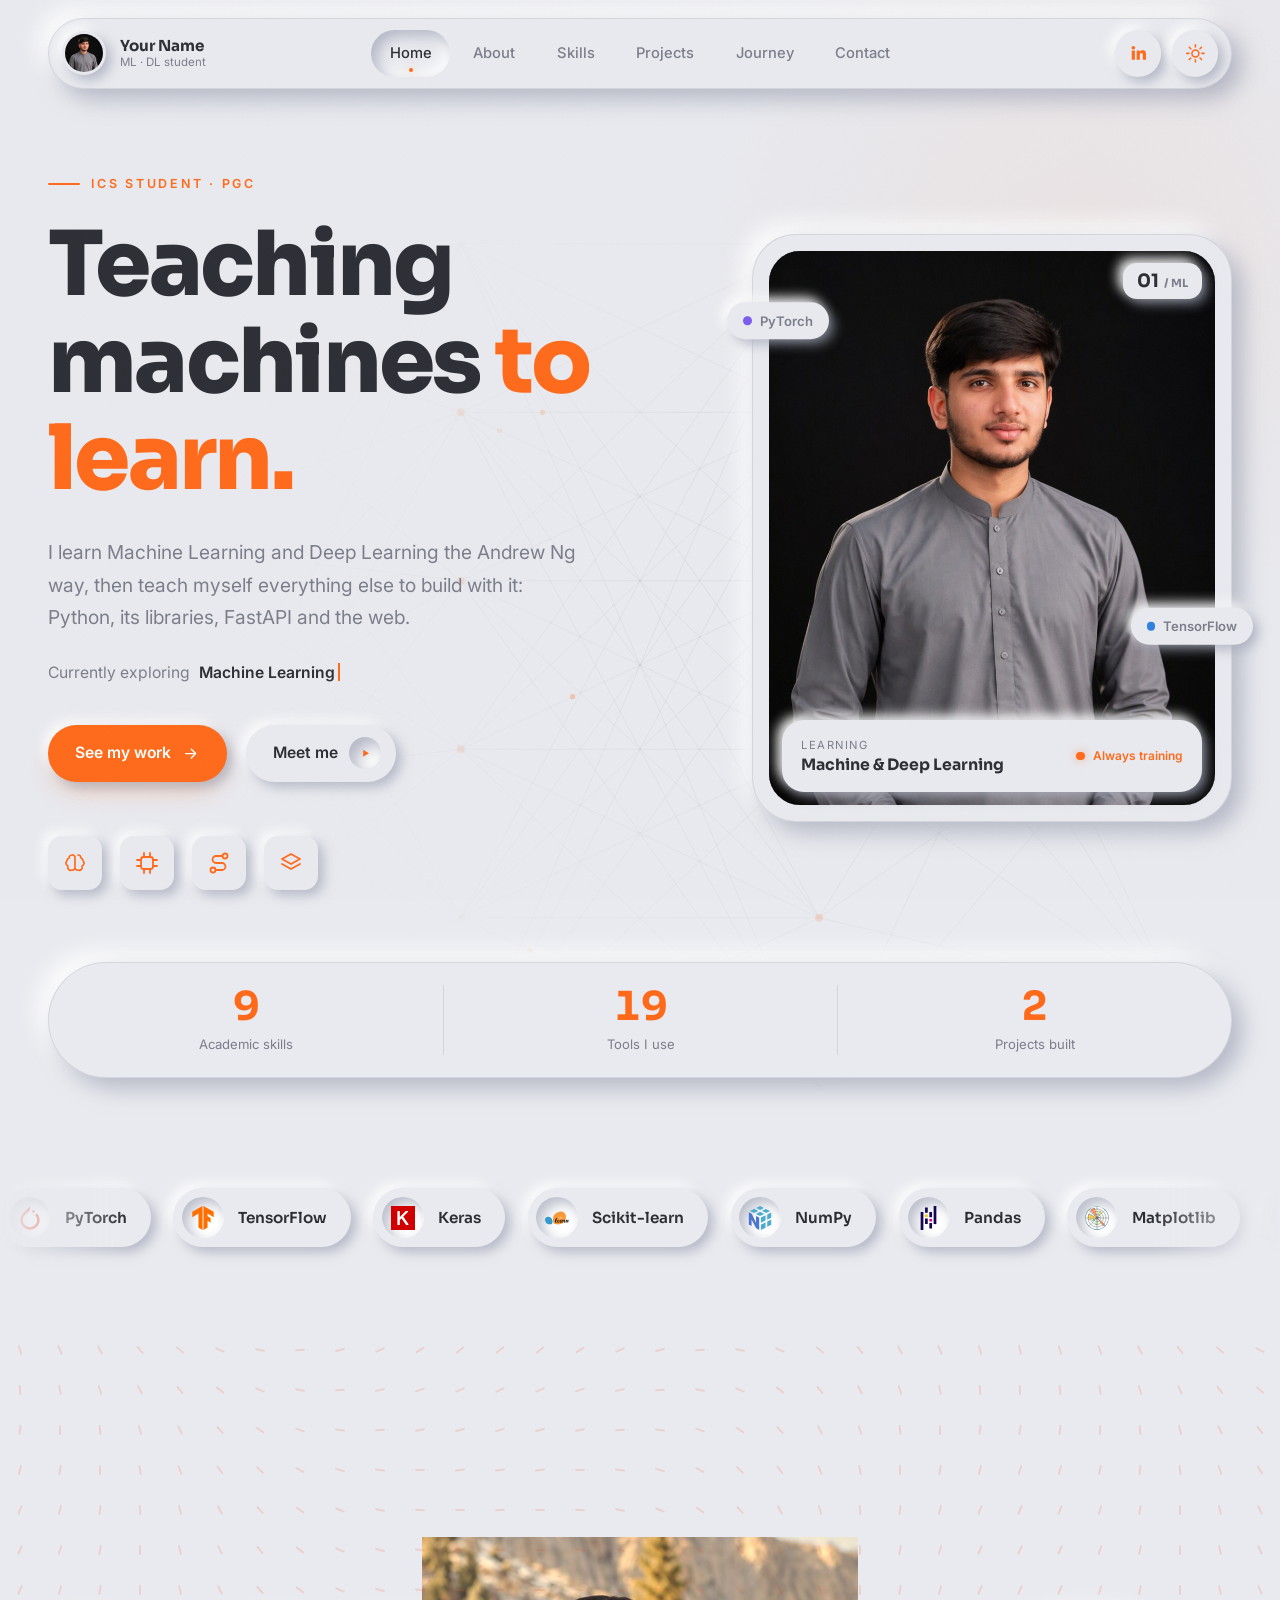
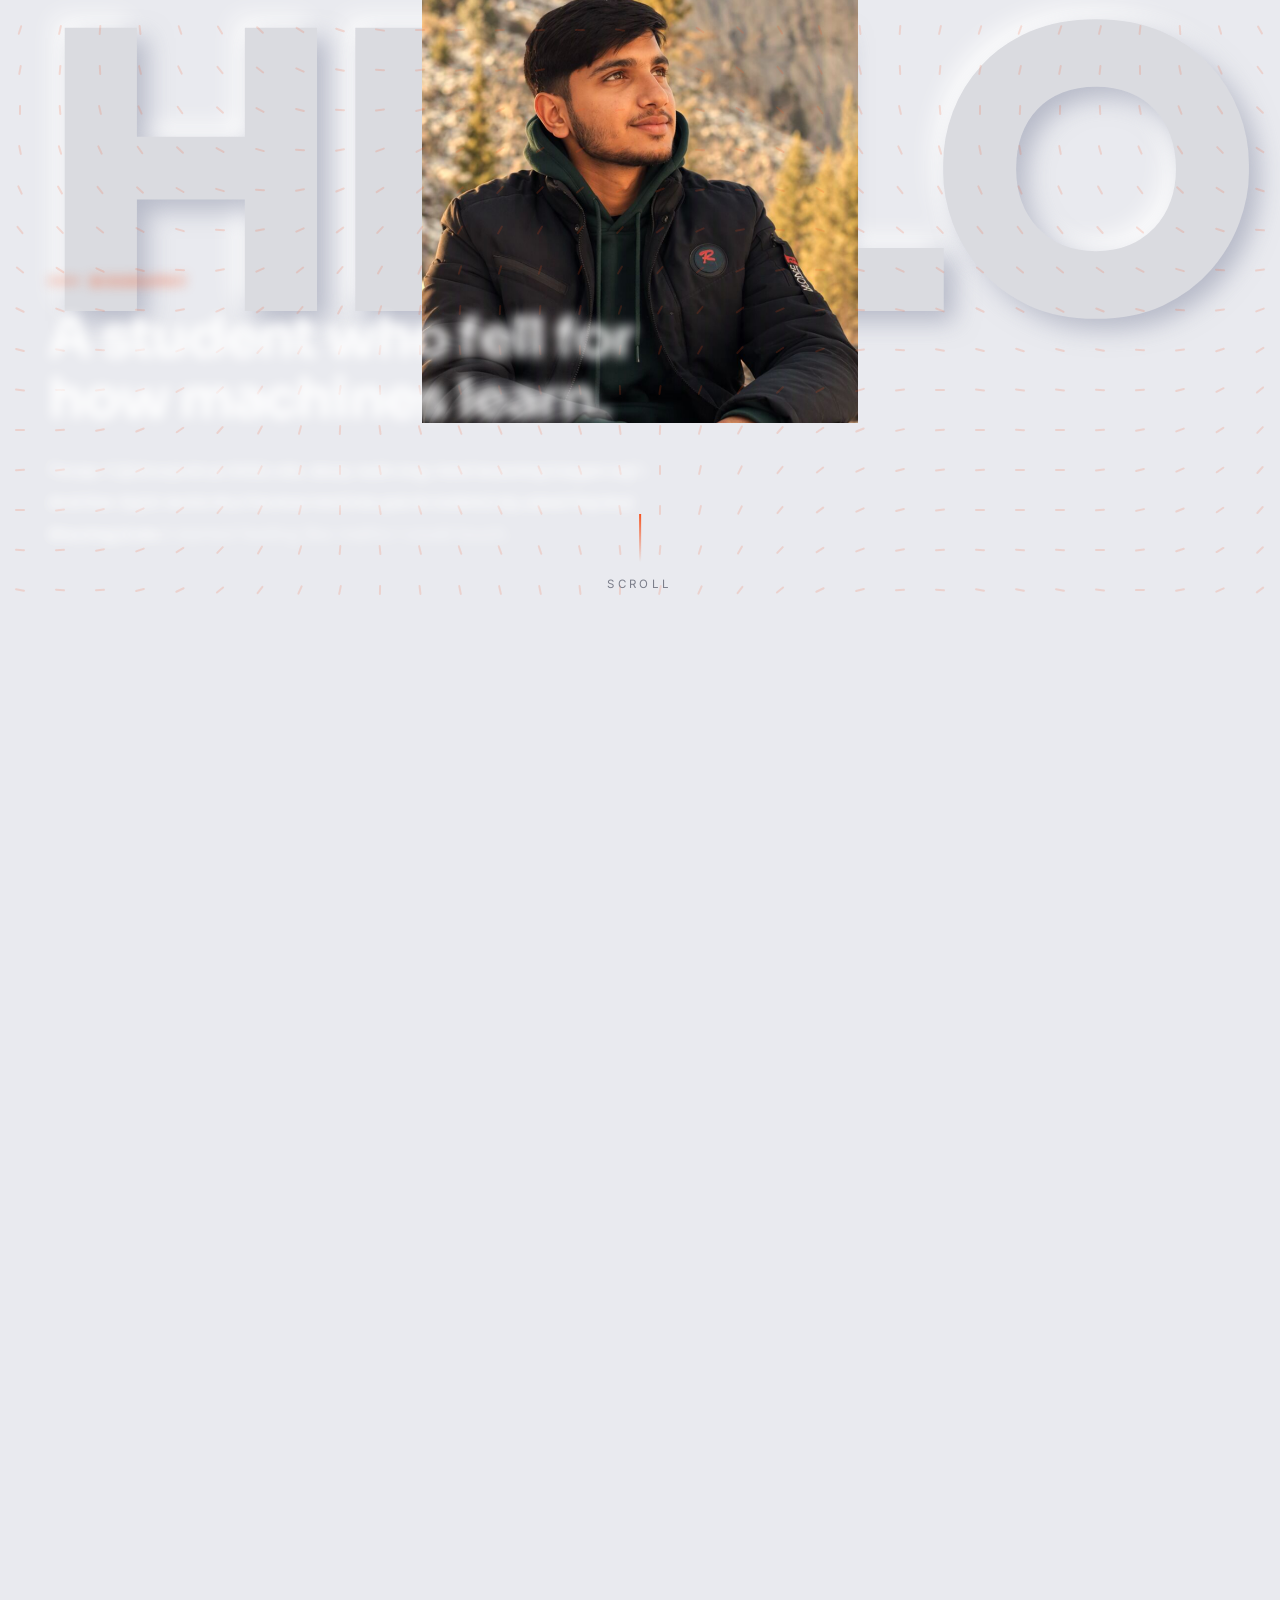
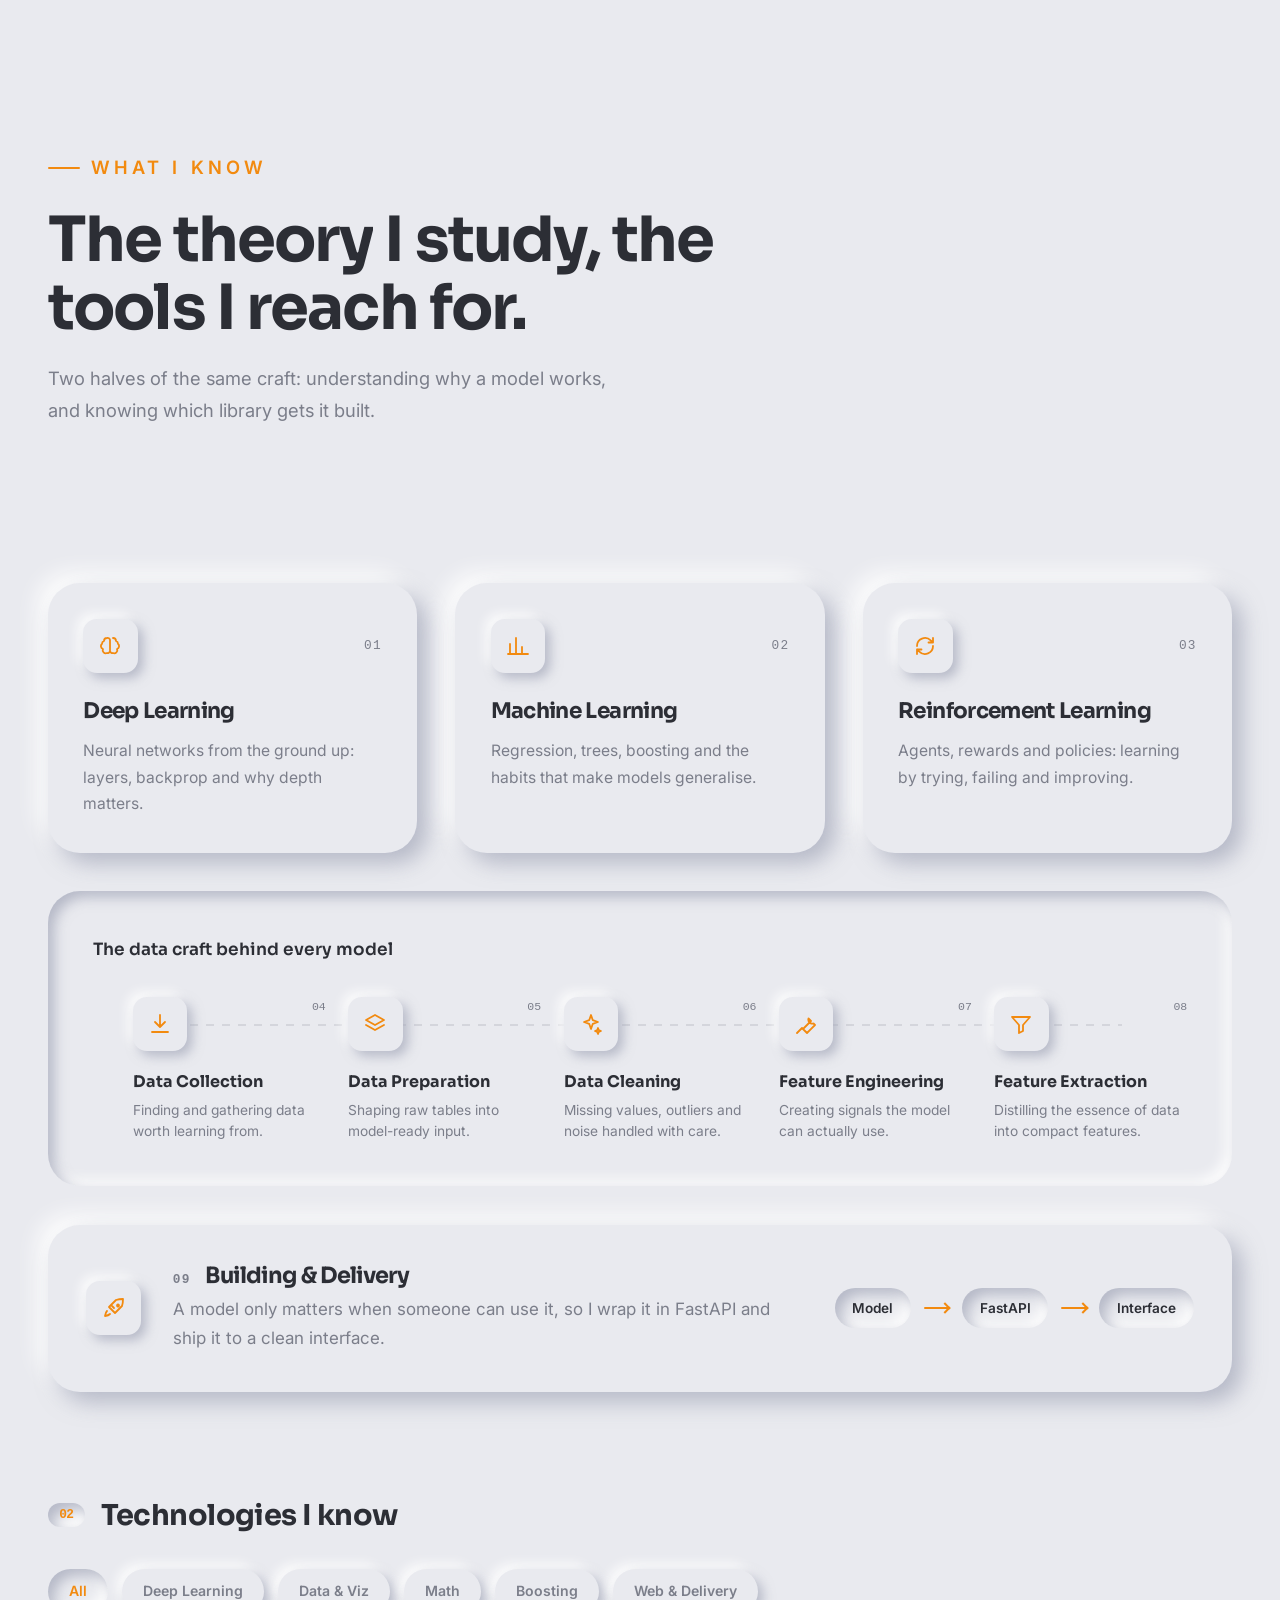
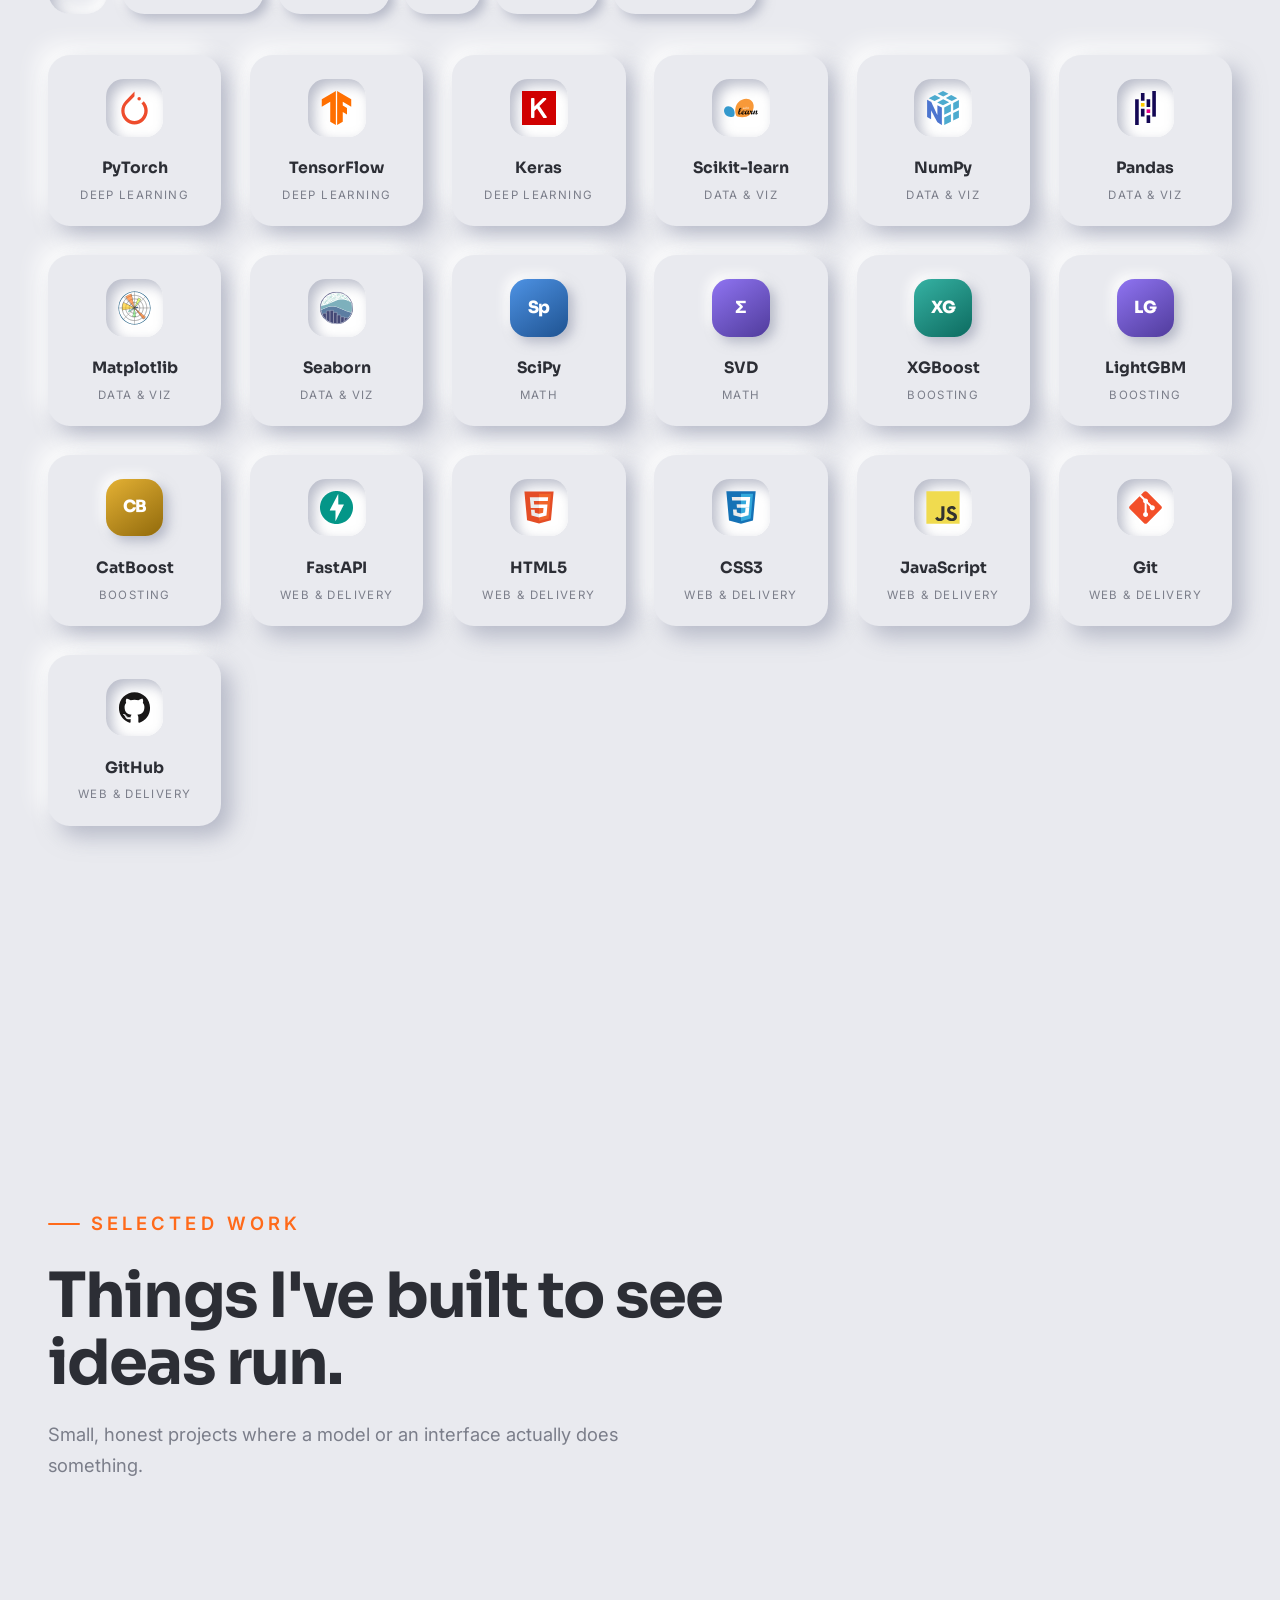
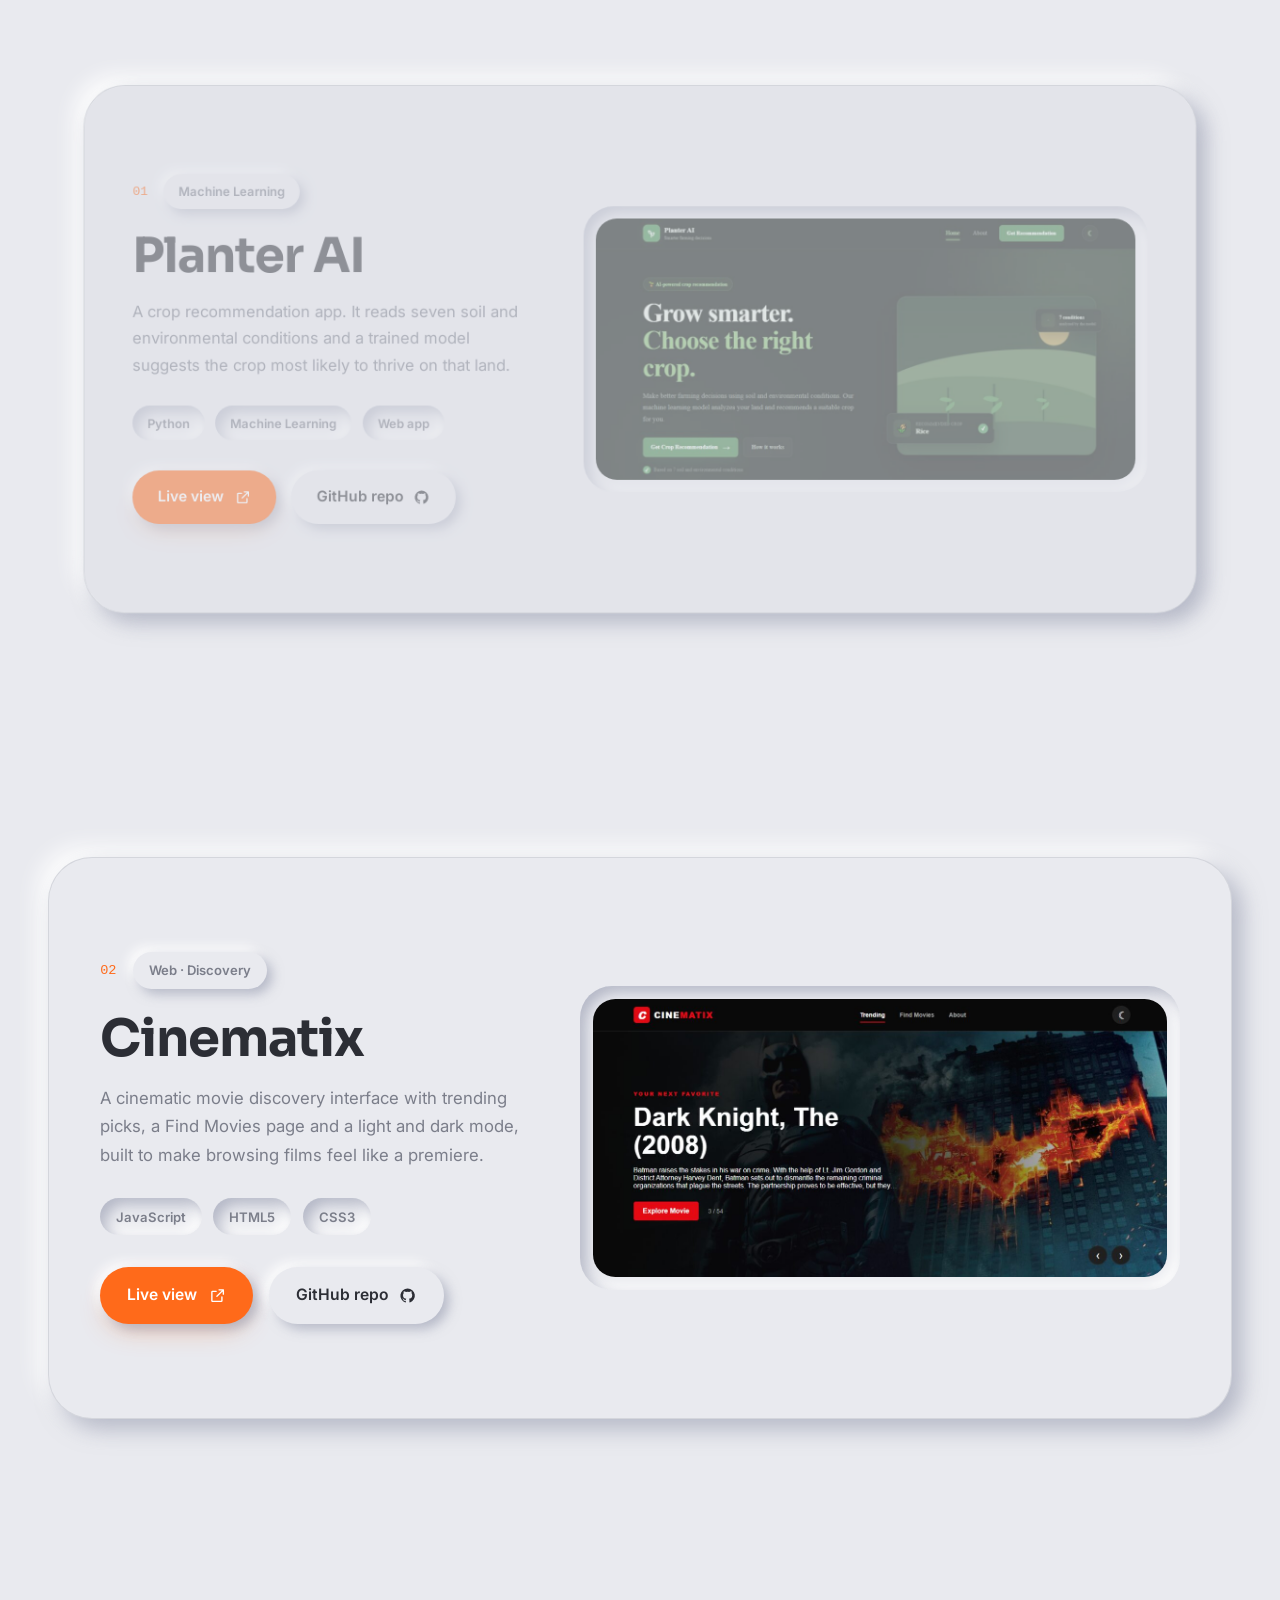
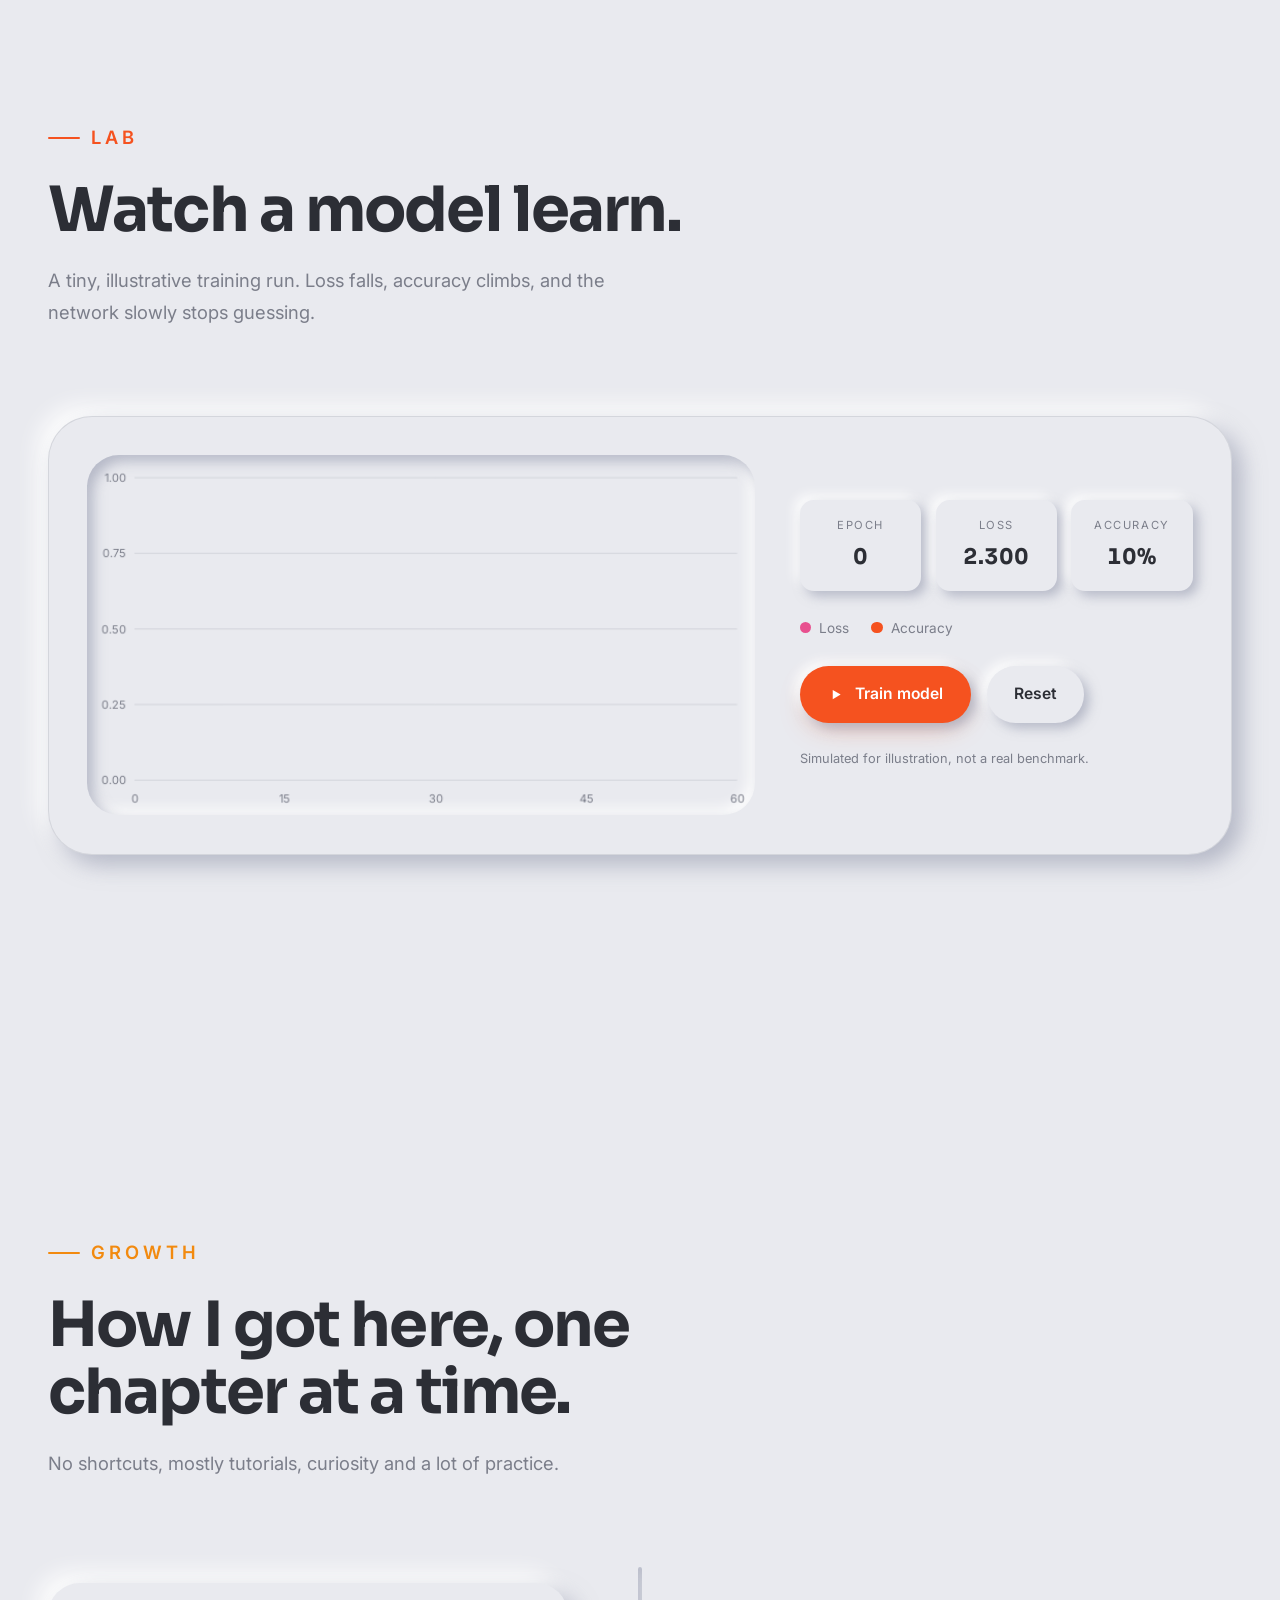
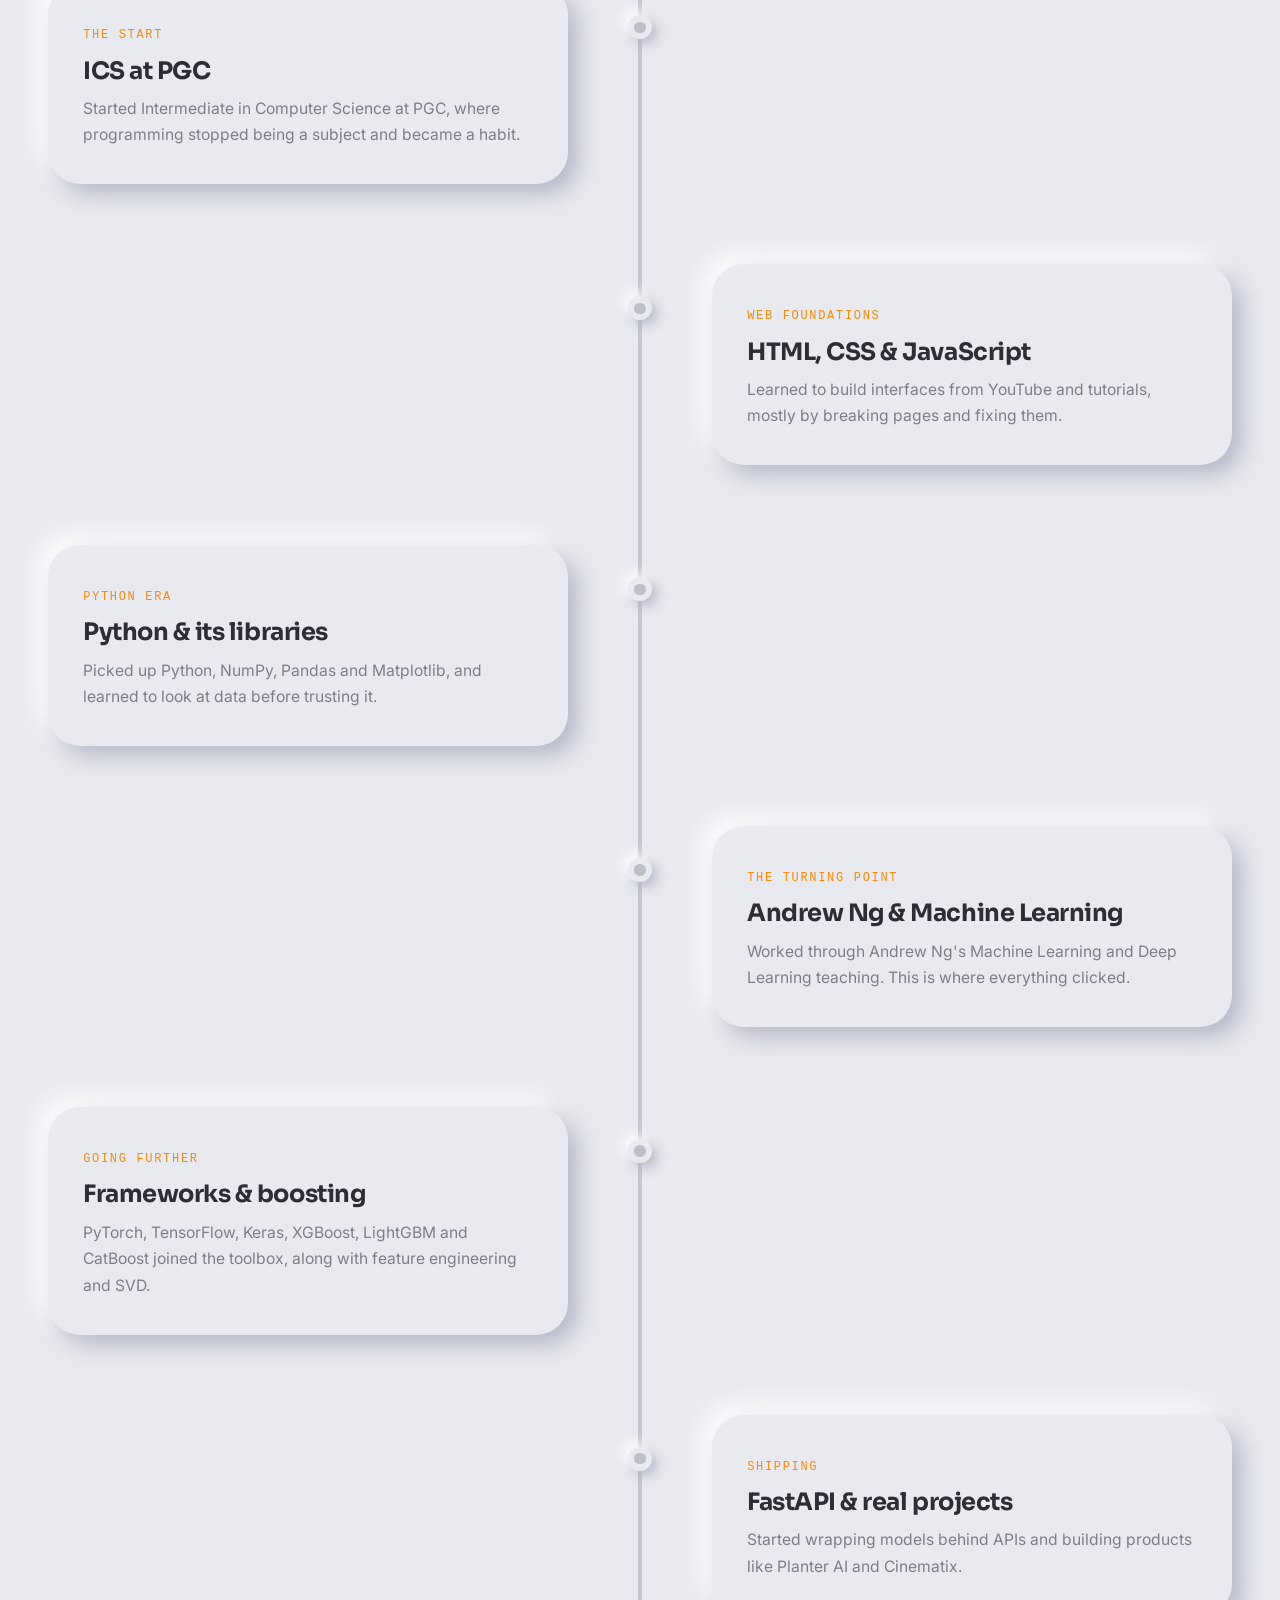
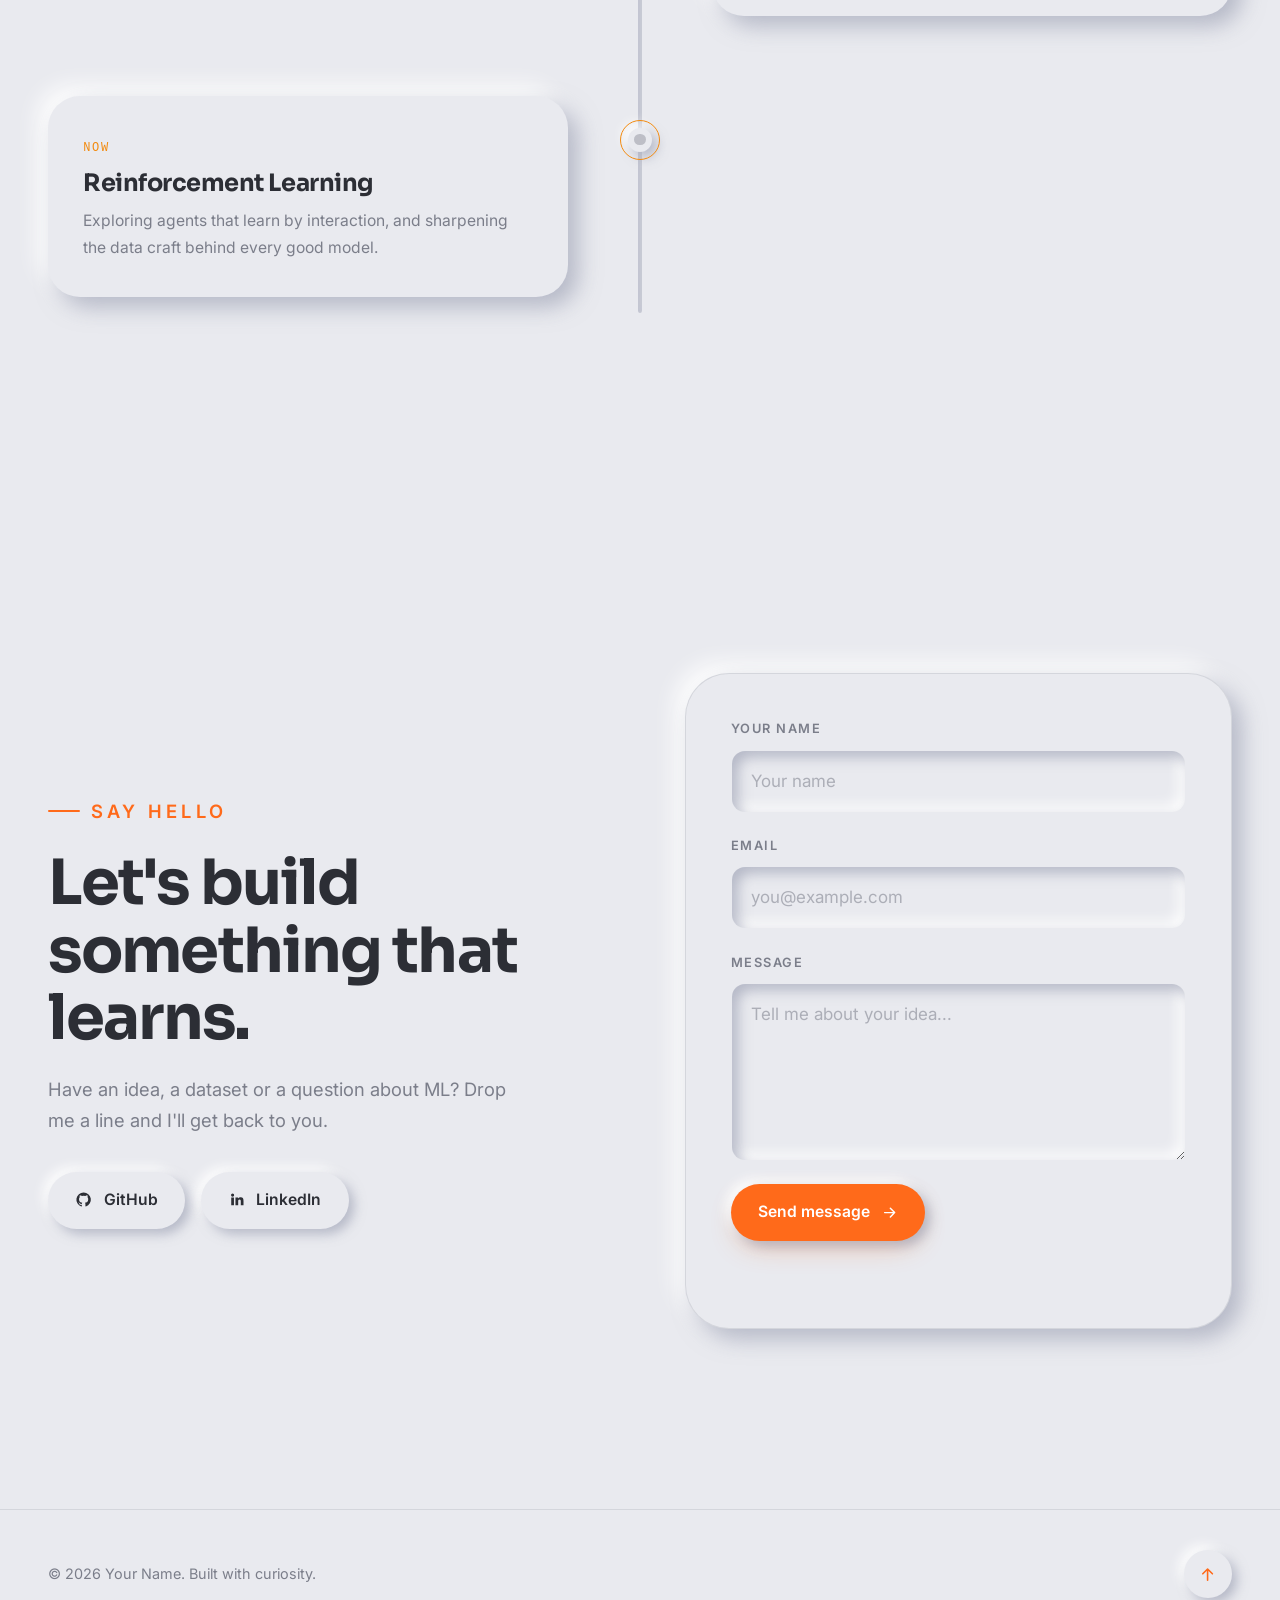
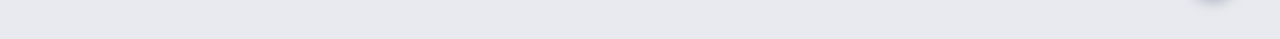
==== home.html @ dc86c4ec "pasting portfolio code in repo" ====
<!doctype html>
<html lang="en" data-theme="dark">
  <head>
    <meta charset="UTF-8" />
    <meta name="viewport" content="width=device-width, initial-scale=1, viewport-fit=cover" />
    <title>Machine Learning &amp; Deep Learning Student | Portfolio</title>
    <meta name="description" content="Portfolio of an ICS student at PGC learning and building with Machine Learning, Deep Learning and Python." />
    <link rel="icon" href="assets/icons/favicon.svg" type="image/svg+xml" />
    <link rel="preconnect" href="https://fonts.googleapis.com" />
    <link rel="preconnect" href="https://fonts.gstatic.com" crossorigin />
    <link href="https://fonts.googleapis.com/css2?family=Inter:wght@400;500;600&family=Sora:wght@400;600;700;800&display=swap" rel="stylesheet" />
    <script>
      // Runs before paint: no theme flash, and tells CSS that JS is available.
      (function () {
        var d = document.documentElement;
        d.classList.add('js');
        var t = null;
        try { t = localStorage.getItem('theme'); } catch (e) {}
        if (!t) t = window.matchMedia('(prefers-color-scheme: light)').matches ? 'light' : 'dark';
        d.setAttribute('data-theme', t);
      })();
    </script>

    <!-- 1. Theme (edit these to restyle everything) -->
    <link rel="stylesheet" href="stylesheets/theme-base.css" />
    <link rel="stylesheet" href="stylesheets/theme-colors.css" />
    <link rel="stylesheet" href="stylesheets/animations.css" />
    <!-- 2. Sections -->
    <link rel="stylesheet" href="stylesheets/site-effects.css" />
    <link rel="stylesheet" href="stylesheets/navbar.css" />
    <link rel="stylesheet" href="stylesheets/hero.css" />
    <link rel="stylesheet" href="stylesheets/biography.css" />
    <link rel="stylesheet" href="stylesheets/skills.css" />
    <link rel="stylesheet" href="stylesheets/projects.css" />
    <link rel="stylesheet" href="stylesheets/showcase.css" />
    <link rel="stylesheet" href="stylesheets/experience.css" />
    <link rel="stylesheet" href="stylesheets/contact.css" />
  </head>

  <body>
    <!-- Icon sprite -->
    <svg width="0" height="0" style="position:absolute" aria-hidden="true">
      <defs>
        <symbol id="i-home" viewBox="0 0 24 24"><path d="M3 11l9-8 9 8M5 10v10h5v-6h4v6h5V10" fill="none" stroke="currentColor" stroke-width="1.8" stroke-linecap="round" stroke-linejoin="round"/></symbol>
        <symbol id="i-user" viewBox="0 0 24 24"><circle cx="12" cy="8" r="4" fill="none" stroke="currentColor" stroke-width="1.8"/><path d="M4 21c1-4 4-6 8-6s7 2 8 6" fill="none" stroke="currentColor" stroke-width="1.8" stroke-linecap="round"/></symbol>
        <symbol id="i-cpu" viewBox="0 0 24 24"><rect x="6" y="6" width="12" height="12" rx="2.5" fill="none" stroke="currentColor" stroke-width="1.8"/><path d="M9 2v4M15 2v4M9 18v4M15 18v4M2 9h4M2 15h4M18 9h4M18 15h4" stroke="currentColor" stroke-width="1.8" stroke-linecap="round"/></symbol>
        <symbol id="i-layers" viewBox="0 0 24 24"><path d="M12 3l9 5-9 5-9-5 9-5zM3 13l9 5 9-5" fill="none" stroke="currentColor" stroke-width="1.8" stroke-linejoin="round" stroke-linecap="round"/></symbol>
        <symbol id="i-route" viewBox="0 0 24 24"><circle cx="6" cy="19" r="2.5" fill="none" stroke="currentColor" stroke-width="1.8"/><circle cx="18" cy="5" r="2.5" fill="none" stroke="currentColor" stroke-width="1.8"/><path d="M8.5 19H15a3.5 3.5 0 000-7H9a3.5 3.5 0 010-7h6.5" fill="none" stroke="currentColor" stroke-width="1.8" stroke-linecap="round"/></symbol>
        <symbol id="i-mail" viewBox="0 0 24 24"><rect x="3" y="5" width="18" height="14" rx="3" fill="none" stroke="currentColor" stroke-width="1.8"/><path d="M4 7l8 6 8-6" fill="none" stroke="currentColor" stroke-width="1.8" stroke-linecap="round" stroke-linejoin="round"/></symbol>
        <symbol id="i-sun" viewBox="0 0 24 24"><circle cx="12" cy="12" r="4" fill="none" stroke="currentColor" stroke-width="1.8"/><path d="M12 2v2.5M12 19.5V22M2 12h2.5M19.5 12H22M4.9 4.9l1.8 1.8M17.3 17.3l1.8 1.8M4.9 19.1l1.8-1.8M17.3 6.7l1.8-1.8" stroke="currentColor" stroke-width="1.8" stroke-linecap="round"/></symbol>
        <symbol id="i-moon" viewBox="0 0 24 24"><path d="M20 14.5A8 8 0 019.5 4 8 8 0 1020 14.5z" fill="none" stroke="currentColor" stroke-width="1.8" stroke-linejoin="round"/></symbol>
        <symbol id="i-arrow" viewBox="0 0 24 24"><path d="M5 12h14M13 6l6 6-6 6" fill="none" stroke="currentColor" stroke-width="2" stroke-linecap="round" stroke-linejoin="round"/></symbol>
        <symbol id="i-arrow-up" viewBox="0 0 24 24"><path d="M12 19V5M6 11l6-6 6 6" fill="none" stroke="currentColor" stroke-width="2" stroke-linecap="round" stroke-linejoin="round"/></symbol>
        <symbol id="i-play" viewBox="0 0 24 24"><path d="M8 5.5v13l11-6.5z" fill="currentColor"/></symbol>
        <symbol id="i-github" viewBox="0 0 24 24"><path d="M12 2a10 10 0 00-3.2 19.5c.5.1.7-.2.7-.5v-1.8c-2.8.6-3.4-1.2-3.4-1.2-.5-1.2-1.1-1.5-1.1-1.5-.9-.6.1-.6.1-.6 1 .1 1.5 1 1.5 1 .9 1.5 2.4 1.1 3 .8.1-.7.4-1.1.6-1.3-2.2-.3-4.600-1.100-4.600-5 0-1.100.4-2 1-2.700-.1-.3-.4-1.300.1-2.700 0 0 .8-.3 2.800 1a9.600 9.600 0 015 0c1.900-1.300 2.800-1 2.800-1 .5 1.400.2 2.400.1 2.700.6.700 1 1.600 1 2.700 0 3.900-2.400 4.700-4.600 5 .4.300.7.900.7 1.800V21c0 .3.200.6.700.5A10 10 0 0012 2z" fill="currentColor"/></symbol>
        <symbol id="i-linkedin" viewBox="0 0 24 24"><path d="M4.5 9h3.800v11H4.500zM6.400 3.500a2.200 2.200 0 110 4.400 2.200 2.200 0 010-4.400zM10.400 9h3.600v1.500c.6-1 1.800-1.800 3.600-1.800 3.500 0 4 2.300 4 5.300V20h-3.800v-5.200c0-1.300 0-2.800-1.700-2.800s-1.900 1.300-1.900 2.700V20h-3.800z" fill="currentColor"/></symbol>
        <symbol id="i-check" viewBox="0 0 24 24"><path d="M5 12.500l4.500 4.500L19 7.500" fill="none" stroke="currentColor" stroke-width="2.200" stroke-linecap="round" stroke-linejoin="round"/></symbol>
        <symbol id="i-brain" viewBox="0 0 24 24"><path d="M9 4a3 3 0 00-3 3 3 3 0 00-2 2.800A3 3 0 005 15a3 3 0 004 4 2.500 2.500 0 003-2V6a2.500 2.500 0 00-3-2zM15 4a3 3 0 013 3 3 3 0 012 2.800A3 3 0 0119 15a3 3 0 01-4 4 2.500 2.500 0 01-3-2" fill="none" stroke="currentColor" stroke-width="1.700" stroke-linecap="round" stroke-linejoin="round"/></symbol>
        <symbol id="i-external" viewBox="0 0 24 24"><path d="M14 4h6v6M20 4l-9 9M18 14v5a1 1 0 01-1 1H5a1 1 0 01-1-1V7a1 1 0 011-1h5" fill="none" stroke="currentColor" stroke-width="1.900" stroke-linecap="round" stroke-linejoin="round"/></symbol>
      </defs>
    </svg>

    <div class="scroll-progress" aria-hidden="true"></div>
    <div class="grain" aria-hidden="true"></div>

    <!-- ===================== NAVBAR (top on desktop, bottom on mobile/tablet) ===================== -->
    <header class="nav" id="navbar">
      <nav class="nav__bar neu neu-outline" aria-label="Primary">
        <a href="#home" class="nav__brand" data-scroll aria-label="Go to top">
          <span class="nav__avatar"><img src="assets/images/portrait-studio.jpg" alt="Portrait" width="44" height="44" /></span>
          <span class="nav__name"><b data-profile="name">Your Name</b><small>ML &middot; DL student</small></span>
        </a>
        <ul class="nav__links">
          <li><a href="#home" data-scroll data-nav><svg><use href="#i-home" /></svg><span>Home</span></a></li>
          <li><a href="#about" data-scroll data-nav><svg><use href="#i-user" /></svg><span>About</span></a></li>
          <li><a href="#skills" data-scroll data-nav><svg><use href="#i-cpu" /></svg><span>Skills</span></a></li>
          <li><a href="#projects" data-scroll data-nav><svg><use href="#i-layers" /></svg><span>Projects</span></a></li>
          <li><a href="#journey" data-scroll data-nav><svg><use href="#i-route" /></svg><span>Journey</span></a></li>
          <li><a href="#contact" data-scroll data-nav><svg><use href="#i-mail" /></svg><span>Contact</span></a></li>
        </ul>
        <div class="nav__actions">
          <a class="nav__social" id="nav-linkedin" href="https://www.linkedin.com/in/your-handle" target="_blank" rel="noopener" aria-label="View LinkedIn profile">
            <svg><use href="#i-linkedin" /></svg>
          </a>
          <button class="theme-toggle" type="button" aria-label="Toggle light and dark theme">
            <svg class="t-sun"><use href="#i-sun" /></svg><svg class="t-moon"><use href="#i-moon" /></svg>
          </button>
        </div>
      </nav>
    </header>

    <main>
      <!-- ===================== HERO ===================== -->
      <section class="hero" id="home" data-tone="a">
        <div class="hero__net" aria-hidden="true"><canvas id="hero-net"></canvas></div>
        <div class="container hero__grid">
          <div class="hero__copy">
            <p class="eyebrow" data-reveal="up">ICS student &middot; PGC</p>
            <h1 data-split>Teaching machines <span class="accent">to learn.</span></h1>
            <p class="hero__lead" data-reveal="up" data-delay="350">
              I learn Machine Learning and Deep Learning the Andrew Ng way, then teach myself everything else to build with it: Python,
              its libraries, FastAPI and the web.
            </p>
            <p class="hero__rotor" data-reveal="up" data-delay="450" aria-live="polite">
              Currently exploring <span class="hero__word" id="hero-word">Deep Learning</span><i class="hero__caret"></i>
            </p>
            <div class="hero__cta" data-reveal="up" data-delay="550">
              <a href="#projects" data-scroll class="btn btn--accent">See my work <svg><use href="#i-arrow" /></svg></a>
              <a href="#about" data-scroll class="btn">Meet me <span class="btn__dot"><svg style="width:.8em;height:.8em"><use href="#i-play" /></svg></span></a>
            </div>
            <ul class="hero__tiles" data-stagger>
              <li class="icon-tile" data-reveal="up" title="Deep Learning"><svg><use href="#i-brain" /></svg></li>
              <li class="icon-tile" data-reveal="up" title="Machine Learning"><svg><use href="#i-cpu" /></svg></li>
              <li class="icon-tile" data-reveal="up" title="Reinforcement Learning"><svg><use href="#i-route" /></svg></li>
              <li class="icon-tile" data-reveal="up" title="Building &amp; delivery"><svg><use href="#i-layers" /></svg></li>
            </ul>
          </div>

          <div class="hero__visual" data-reveal="scale" data-delay="250">
            <div class="hero__card neu neu-outline">
              <div class="hero__photo"><img src="assets/images/portrait-studio.jpg" alt="Portrait of the portfolio owner" width="900" height="1100" fetchpriority="high" /></div>
              <span class="hero__pager" aria-hidden="true">01<small>/ ML</small></span>
              <span class="hero__chip hero__chip--a chip floaty" data-parallax="-0.06"><i class="dot" style="background:var(--c-purple)"></i>PyTorch</span>
              <span class="hero__chip hero__chip--b chip floaty" data-parallax="0.05"><i class="dot" style="background:var(--c-blue)"></i>TensorFlow</span>
              <div class="hero__info neu-sm">
                <div><small>Learning</small><b>Machine &amp; Deep Learning</b></div>
                <span class="hero__live"><i></i>Always training</span>
              </div>
            </div>
          </div>
        </div>

        <div class="container">
          <div class="hero__stats neu neu-outline" data-reveal="up" data-delay="200">
            <div><b data-count="academic">0</b><span>Academic skills</span></div>
            <div><b data-count="tools">0</b><span>Tools I use</span></div>
            <div><b data-count="projects">0</b><span>Projects built</span></div>
          </div>
        </div>

        <!-- Moving strip of tools -->
        <div class="strip" aria-label="Tools I work with" data-reveal="fade" data-delay="300">
          <div class="strip__track" id="strip-track"></div>
        </div>
      </section>

      <!-- ===================== BIOGRAPHY (full-screen, scroll-pinned) ===================== -->
      <section class="bio" id="about" data-tone="b" aria-label="Biography">
        <div class="bio__pin">
          <div class="bio__stage">
            <div class="bio__giant" aria-hidden="true"><span>HELLO</span></div>
            <figure class="bio__frame">
              <img class="bio__img" src="assets/images/portrait-outdoor.jpg" alt="Portrait outdoors in the mountains" width="1400" height="1400" loading="lazy" />
            </figure>
            <div class="bio__shade"></div>
            <canvas class="bio__field" aria-hidden="true"></canvas>

            <div class="bio__copy">
              <p class="eyebrow">Biography</p>
              <h2 class="bio__title">A student who fell for how machines learn.</h2>
              <div class="bio__lines">
              <p class="bio__line">
                I'm an ICS student at PGC. My story with machine learning began with Andrew Ng's lectures, the moment neural networks
                stopped feeling like magic and started feeling like maths I could touch.
              </p>
              <p class="bio__line">
                Everything around it I taught myself: HTML, CSS and JavaScript, Python and its data libraries, then FastAPI, all from
                YouTube and tutorials, one small build at a time.
              </p>
              <p class="bio__line">
                Today I split my time between deep learning, reinforcement learning and the quiet work that makes models good:
                collecting, cleaning and shaping data.
              </p>
              </div>
            </div>

            <div class="bio__cursor" aria-hidden="true"><i></i><b></b></div>
            <div class="bio__hint" aria-hidden="true"><span></span>Scroll</div>
          </div>
        </div>
      </section>

      <!-- ===================== SKILLS ===================== -->
      <section class="section skills" id="skills" data-tone="c">
        <div class="container">
          <div class="section-head">
            <p class="eyebrow" data-reveal="up">What I know</p>
            <h2 data-split>The theory I study, the tools I reach for.</h2>
            <p data-reveal="up" data-delay="200">Two halves of the same craft: understanding why a model works, and knowing which library gets it built.</p>
          </div>

          <div class="skills__block">
            <h3 class="skills__label" data-reveal="up"><span>01</span> Academic skills</h3>
            <div class="academic" id="academic"></div>
          </div>

          <div class="skills__block skills__block--tools">
            <h3 class="skills__label" data-reveal="up"><span>02</span> Technologies I know</h3>
            <div class="filters" id="tool-filters" role="tablist" aria-label="Filter tools" data-reveal="up"></div>
            <div class="tools" id="tools"></div>
          </div>
        </div>
      </section>

      <!-- ===================== PROJECTS ===================== -->
      <section class="section projects" id="projects" data-tone="a">
        <div class="container">
          <div class="section-head">
            <p class="eyebrow" data-reveal="up">Selected work</p>
            <h2 data-split>Things I've built to see ideas run.</h2>
            <p data-reveal="up" data-delay="200">Small, honest projects where a model or an interface actually does something.</p>
          </div>
          <div class="stack" id="project-stack" data-stack></div>
        </div>
      </section>

      <!-- ===================== SHOWCASE (interactive model training) ===================== -->
      <section class="section showcase" id="showcase" data-tone="b">
        <div class="container">
          <div class="section-head">
            <p class="eyebrow" data-reveal="up">Lab</p>
            <h2 data-split>Watch a model learn.</h2>
            <p data-reveal="up" data-delay="200">A tiny, illustrative training run. Loss falls, accuracy climbs, and the network slowly stops guessing.</p>
          </div>
          <div class="lab neu neu-outline" data-reveal="rise">
            <div class="lab__plot neu-in"><canvas id="lab-canvas" aria-label="Training loss and accuracy curves"></canvas></div>
            <div class="lab__side">
              <div class="lab__stats">
                <div class="neu-sm"><small>Epoch</small><b id="lab-epoch">0</b></div>
                <div class="neu-sm"><small>Loss</small><b id="lab-loss">2.300</b></div>
                <div class="neu-sm"><small>Accuracy</small><b id="lab-acc">10%</b></div>
              </div>
              <div class="lab__legend"><span><i style="background:var(--c-pink)"></i>Loss</span><span><i style="background:var(--accent)"></i>Accuracy</span></div>
              <div class="lab__actions">
                <button class="btn btn--accent" id="lab-run" type="button"><svg><use href="#i-play" /></svg><span>Train model</span></button>
                <button class="btn" id="lab-reset" type="button">Reset</button>
              </div>
              <p class="lab__note">Simulated for illustration, not a real benchmark.</p>
            </div>
          </div>
        </div>
      </section>

      <!-- ===================== JOURNEY / EXPERIENCE ===================== -->
      <section class="section journey" id="journey" data-tone="c">
        <div class="container">
          <div class="section-head">
            <p class="eyebrow" data-reveal="up">Growth</p>
            <h2 data-split>How I got here, one chapter at a time.</h2>
            <p data-reveal="up" data-delay="200">No shortcuts, mostly tutorials, curiosity and a lot of practice.</p>
          </div>
          <ol class="timeline" id="timeline"><span class="timeline__line" aria-hidden="true"><i></i></span></ol>
        </div>
      </section>

      <!-- ===================== CONTACT ===================== -->
      <section class="section contact" id="contact" data-tone="a">
        <div class="container contact__grid">
          <div class="contact__copy">
            <p class="eyebrow" data-reveal="up">Say hello</p>
            <h2 data-split>Let's build something that learns.</h2>
            <p data-reveal="up" data-delay="200">Have an idea, a dataset or a question about ML? Drop me a line and I'll get back to you.</p>
            <ul class="contact__links" id="social-links" data-reveal="up" data-delay="300"></ul>
          </div>
          <form class="contact__form neu neu-outline" id="contact-form" data-reveal="up" data-delay="150" novalidate>
            <label><span>Your name</span><input name="name" type="text" autocomplete="name" placeholder="Your name" required /></label>
            <label><span>Email</span><input name="email" type="email" autocomplete="email" placeholder="you@example.com" required /></label>
            <label><span>Message</span><textarea name="message" rows="5" placeholder="Tell me about your idea..." required></textarea></label>
            <button class="btn btn--accent" type="submit">Send message <svg><use href="#i-arrow" /></svg></button>
            <p class="contact__status" id="contact-status" role="status"></p>
          </form>
        </div>
      </section>
    </main>

    <footer class="footer">
      <div class="container footer__row">
        <p>&copy; <span id="year"></span> <span data-profile="name">Your Name</span>. Built with curiosity.</p>
        <button class="to-top neu-sm" type="button" data-scroll-top aria-label="Back to top"><svg><use href="#i-arrow-up" /></svg></button>
      </div>
    </footer>

    <!-- Content data first, animation engine second, then section scripts -->
    <script src="javascript/profile.js"></script>
    <script src="javascript/animations.js"></script>
    <script src="javascript/site-effects.js"></script>
    <script src="javascript/navbar.js"></script>
    <script src="javascript/hero.js"></script>
    <script src="javascript/biography.js"></script>
    <script src="javascript/skills.js"></script>
    <script src="javascript/projects.js"></script>
    <script src="javascript/showcase.js"></script>
    <script src="javascript/experience.js"></script>
    <script src="javascript/contact.js"></script>
  </body>
</html>
---- stylesheets/theme-base.css ----
/* ==========================================================================
   THEME BASE  -  structure, type, spacing, neumorphic primitives.
   Edit this file to change the *shape* of the whole site (radius, spacing,
   fonts, shadow depth). Colours live in theme-colors.css.
   ========================================================================== */
:root {
  --font-display: 'Sora', 'Inter', system-ui, sans-serif;
  --font-body: 'Inter', system-ui, -apple-system, 'Segoe UI', sans-serif;
  --font-mono: ui-monospace, 'SFMono-Regular', Menlo, monospace;

  --r-sm: 14px;
  --r-md: 22px;
  --r-lg: 32px;
  --r-xl: 44px;
  --r-pill: 999px;

  --container: 1220px;
  --gutter: clamp(1.25rem, 5vw, 3rem);
  /* Breathing room between sections ("the pause") */
  --space-section: clamp(7.5rem, 20vh, 14rem);
  --nav-h: 84px;

  /* Neumorphic depth. Shadow colours come from theme-colors.css */
  --depth: 1;
  --neu-out: calc(10px * var(--depth)) calc(10px * var(--depth)) calc(22px * var(--depth)) var(--shadow-dark),
    calc(-10px * var(--depth)) calc(-10px * var(--depth)) calc(22px * var(--depth)) var(--shadow-light);
  --neu-out-sm: calc(5px * var(--depth)) calc(5px * var(--depth)) calc(12px * var(--depth)) var(--shadow-dark),
    calc(-5px * var(--depth)) calc(-5px * var(--depth)) calc(12px * var(--depth)) var(--shadow-light);
  --neu-in: inset calc(6px * var(--depth)) calc(6px * var(--depth)) calc(13px * var(--depth)) var(--shadow-dark),
    inset calc(-6px * var(--depth)) calc(-6px * var(--depth)) calc(13px * var(--depth)) var(--shadow-light);

  --ease-out: cubic-bezier(0.16, 1, 0.3, 1);
  --ease-soft: cubic-bezier(0.33, 1, 0.68, 1);
}

*, *::before, *::after { box-sizing: border-box; margin: 0; }
html { -webkit-text-size-adjust: 100%; scroll-behavior: auto; }
body {
  font-family: var(--font-body);
  font-size: 1.0625rem;
  line-height: 1.7;
  color: var(--text);
  background: var(--bg);
  -webkit-font-smoothing: antialiased;
  overflow-x: hidden;
  transition: background-color 0.5s var(--ease-soft), color 0.5s var(--ease-soft);
}
img, svg, canvas { display: block; max-width: 100%; }
a { color: inherit; text-decoration: none; }
button { font: inherit; color: inherit; background: none; border: 0; cursor: pointer; }
ul { list-style: none; padding: 0; }
::selection { background: var(--accent); color: var(--accent-ink); }
:focus-visible { outline: 2px solid var(--accent); outline-offset: 3px; border-radius: var(--r-sm); }

h1, h2, h3, h4 { font-family: var(--font-display); line-height: 1.08; letter-spacing: -0.03em; font-weight: 700; }
h1 { font-size: clamp(2.8rem, 7vw, 5.6rem); font-weight: 800; }
h2 { font-size: clamp(2.2rem, 5vw, 3.9rem); }
h3 { font-size: clamp(1.2rem, 2vw, 1.5rem); letter-spacing: -0.02em; }
p { color: var(--text-dim); }
.accent { color: var(--accent); }

.container { width: min(100% - var(--gutter) * 2, var(--container)); margin-inline: auto; }
.section { position: relative; padding-block: var(--space-section); }

/* Section heading block */
.section-head { max-width: 46rem; margin-bottom: clamp(3rem, 7vw, 5.5rem); }
.section-head p { margin-top: 1.4rem; font-size: 1.15rem; max-width: 36rem; }
.eyebrow {
  display: inline-flex; align-items: center; gap: 0.7rem;
  font-size: 0.78rem; font-weight: 600; letter-spacing: 0.22em; text-transform: uppercase;
  color: var(--accent); margin-bottom: 1.4rem;
}
.eyebrow::before { content: ''; width: 2rem; height: 2px; border-radius: 2px; background: currentColor; }

/* Neumorphic primitives */
.neu { background: var(--bg); box-shadow: var(--neu-out); border-radius: var(--r-md); }
.neu-sm { background: var(--bg); box-shadow: var(--neu-out-sm); border-radius: var(--r-sm); }
.neu-in { background: var(--bg); box-shadow: var(--neu-in); border-radius: var(--r-md); }
.neu-outline { border: 1px solid var(--line); }

.btn {
  display: inline-flex; align-items: center; justify-content: center; gap: 0.7rem;
  padding: 0.95rem 1.7rem; border-radius: var(--r-pill); font-weight: 600; font-size: 0.98rem;
  background: var(--bg); box-shadow: var(--neu-out-sm); color: var(--text);
  transition: box-shadow 0.35s var(--ease-soft), transform 0.35s var(--ease-soft), color 0.3s;
}
.btn:hover { transform: translateY(-2px); }
.btn:active { box-shadow: var(--neu-in); transform: translateY(0); }
.btn svg { width: 1.1em; height: 1.1em; }
.btn--accent { color: var(--accent-ink); background: var(--accent); box-shadow: var(--neu-out-sm), 0 10px 30px -10px var(--accent-glow); }
.btn--accent:active { box-shadow: var(--neu-in); }
.btn .btn__dot {
  display: grid; place-items: center; width: 2rem; height: 2rem; margin: -0.35rem -0.8rem -0.35rem 0;
  border-radius: 50%; background: var(--bg); box-shadow: var(--neu-in); color: var(--accent);
}

.chip {
  display: inline-flex; align-items: center; gap: 0.5rem; padding: 0.45rem 1rem;
  border-radius: var(--r-pill); font-size: 0.82rem; font-weight: 600; color: var(--text-dim);
  background: var(--bg); box-shadow: var(--neu-out-sm);
}
.icon-tile {
  display: grid; place-items: center; width: 3.4rem; height: 3.4rem; border-radius: var(--r-sm);
  background: var(--bg); box-shadow: var(--neu-out-sm); color: var(--accent);
}
.icon-tile svg { width: 1.5rem; height: 1.5rem; }

.sr-only { position: absolute; width: 1px; height: 1px; overflow: hidden; clip: rect(0 0 0 0); white-space: nowrap; }

body { padding-bottom: 0; }
@media (max-width: 1023px) {
  :root { --nav-h: 0px; }
  body { padding-bottom: 6.5rem; }
}
@media (prefers-reduced-motion: reduce) {
  * { transition-duration: 0.01ms !important; animation-duration: 0.01ms !important; animation-iteration-count: 1 !important; }
}
---- stylesheets/theme-colors.css ----
/* ==========================================================================
   THEME COLOURS  -  every colour on the site comes from here.
   DARK  mirrors your dark reference (deep navy, neon-green glow).
   LIGHT mirrors your light reference (cool grey, orange accent).
   To recolour the entire website, edit only the variables below.
   ========================================================================== */

/* ---------- DARK ---------- */
:root,
[data-theme='dark'] {
  color-scheme: dark;
  --bg: #1e202a;
  --bg-deep: #171921;
  --text: #e8eaf2;
  --text-dim: #8b90a5;
  --line: rgba(255, 255, 255, 0.07);

  --shadow-dark: rgba(7, 8, 13, 0.7);
  --shadow-light: rgba(255, 255, 255, 0.045);

  --accent: #a6f36c;
  --accent-ink: #11160a;
  --accent-glow: rgba(166, 243, 108, 0.45);

  /* Secondary glows (used on tool cards, charts, tiles) */
  --c-purple: #9a63f2;
  --c-blue: #3f8fe0;
  --c-teal: #2fbfae;
  --c-yellow: #d9db4c;
  --c-pink: #ee6aa7;

  --overlay: rgba(14, 15, 21, 0.62);
  --grain-opacity: 0.05;
}

/* Slight colour drift between sections (same neumorphism, tiny hue change) */
[data-theme='dark'] [data-tone='b'] { --accent: #6fe5c3; --accent-glow: rgba(111, 229, 195, 0.42); }
[data-theme='dark'] [data-tone='c'] { --accent: #b6e85a; --accent-glow: rgba(182, 232, 90, 0.42); }

/* ---------- LIGHT ---------- */
[data-theme='light'] {
  color-scheme: light;
  --bg: #e9eaef;
  --bg-deep: #dfe0e7;
  --text: #2c2e35;
  --text-dim: #7b7e8a;
  --line: rgba(60, 64, 80, 0.12);

  --shadow-dark: rgba(158, 163, 181, 0.7);
  --shadow-light: rgba(255, 255, 255, 0.95);

  --accent: #ff6a1a;
  --accent-ink: #ffffff;
  --accent-glow: rgba(255, 106, 26, 0.45);

  --c-purple: #7c5cf0;
  --c-blue: #2f80e0;
  --c-teal: #12a594;
  --c-yellow: #e0a410;
  --c-pink: #e8508f;

  --overlay: rgba(233, 234, 239, 0.55);
  --grain-opacity: 0.035;
}
[data-theme='light'] [data-tone='b'] { --accent: #f5521f; --accent-glow: rgba(245, 82, 31, 0.4); }
[data-theme='light'] [data-tone='c'] { --accent: #f28a0f; --accent-glow: rgba(242, 138, 15, 0.4); }

/* Background well behind tool logos so dark logos stay readable */
:root, [data-theme='dark'] { --icon-well: #e7e9f0; }
[data-theme='light'] { --icon-well: #ffffff; }
---- stylesheets/animations.css ----
/* ==========================================================================
   ANIMATIONS  -  reveal + scroll animation styling for the WHOLE site.
   Timing numbers below are the only place you need to edit to change feel.
   (Behaviour lives in javascript/animations.js)
   ========================================================================== */
:root {
  --rv-duration: 1.1s;
  --rv-ease: cubic-bezier(0.16, 1, 0.3, 1);
  --rv-distance: 56px;
  --rv-blur: 10px;
  --rv-word-duration: 1.05s;
}

/* Without JS, never hide content */
html:not(.js) [data-reveal] { opacity: 1; transform: none; filter: none; }

[data-reveal] {
  opacity: 0;
  filter: blur(var(--rv-blur));
  transition: opacity var(--rv-duration) var(--rv-ease), transform var(--rv-duration) var(--rv-ease),
    filter var(--rv-duration) var(--rv-ease);
  transition-delay: var(--rv-delay, 0ms);
  will-change: opacity, transform;
}
[data-reveal='up'] { transform: translate3d(0, var(--rv-distance), 0); }
[data-reveal='down'] { transform: translate3d(0, calc(var(--rv-distance) * -1), 0); }
[data-reveal='left'] { transform: translate3d(calc(var(--rv-distance) * -1.2), 0, 0); }
[data-reveal='right'] { transform: translate3d(calc(var(--rv-distance) * 1.2), 0, 0); }
[data-reveal='scale'] { transform: scale(0.92) translate3d(0, 24px, 0); }
[data-reveal='fade'] { transform: none; }
[data-reveal='rise'] { transform: translate3d(0, 110px, 0) scale(0.97); }

[data-reveal].is-in { opacity: 1; transform: none; filter: blur(0); will-change: auto; }

/* Word-mask reveal for headings: add data-split to any heading */
[data-split] .w { display: inline-block; overflow: hidden; vertical-align: top; padding-bottom: 0.12em; margin-bottom: -0.12em; }
[data-split] .wi {
  display: inline-block; transform: translate3d(0, 112%, 0);
  transition: transform var(--rv-word-duration) var(--rv-ease); transition-delay: calc(var(--wi, 0) * 55ms);
}
[data-split].is-in .wi { transform: none; }
html:not(.js) [data-split] .wi { transform: none; }

/* GitHub-style stacking cards: each card sticks, the next slides over it */
[data-stack] { position: relative; }
[data-stack] > * {
  position: sticky; top: calc(var(--nav-h) + 2rem + var(--i, 0) * 1.1rem);
  transform-origin: 50% 0; will-change: transform;
}
@media (max-width: 1023px) { [data-stack] > * { top: calc(1.2rem + var(--i, 0) * 0.9rem); } }

/* Scroll progress bar */
.scroll-progress {
  position: fixed; inset: 0 0 auto 0; height: 3px; z-index: 120; transform-origin: 0 50%;
  transform: scaleX(0); background: var(--accent); box-shadow: 0 0 14px var(--accent-glow);
}

/* Continuous loops */
@keyframes floaty { 0%, 100% { transform: translate3d(0, 0, 0); } 50% { transform: translate3d(0, -12px, 0); } }
@keyframes marquee { to { transform: translate3d(-50%, 0, 0); } }
@keyframes pulse-ring { 0% { transform: scale(0.6); opacity: 0.7; } 100% { transform: scale(1.8); opacity: 0; } }
.floaty { animation: floaty 6s ease-in-out infinite; }

@media (prefers-reduced-motion: reduce) {
  [data-reveal], [data-split] .wi { opacity: 1; transform: none; filter: none; }
}
---- stylesheets/site-effects.css ----
/* SITE EFFECTS - film grain, scrollbar, small global details */
.grain {
  position: fixed; inset: 0; z-index: 110; pointer-events: none; opacity: var(--grain-opacity);
  background-image: url("data:image/svg+xml;utf8,<svg xmlns='http://www.w3.org/2000/svg' width='160' height='160'><filter id='n'><feTurbulence type='fractalNoise' baseFrequency='0.9' numOctaves='2' stitchTiles='stitch'/></filter><rect width='100%' height='100%' filter='url(%23n)'/></svg>");
}
.dot { width: 0.55rem; height: 0.55rem; border-radius: 50%; display: inline-block; }
html { scrollbar-width: thin; scrollbar-color: var(--shadow-dark) transparent; }
::-webkit-scrollbar { width: 10px; }
::-webkit-scrollbar-thumb { background: var(--shadow-dark); border-radius: 10px; border: 2px solid var(--bg); }
::-webkit-scrollbar-track { background: var(--bg); }
img { -webkit-user-drag: none; }
---- stylesheets/navbar.css ----
/* NAVBAR - floating top bar on desktop, bottom bar on mobile & tablet */
.nav { position: fixed; z-index: 100; left: 0; right: 0; pointer-events: none; }
.nav__bar {
  pointer-events: auto; display: grid; grid-template-columns: 1fr auto 1fr; align-items: center; gap: 1rem;
  width: min(100% - var(--gutter) * 2, var(--container)); margin: 1.1rem auto 0; padding: 0.7rem 0.8rem 0.7rem 0.8rem;
  border-radius: var(--r-pill); transition: padding 0.5s var(--ease-out), margin 0.5s var(--ease-out);
}
.nav.is-scrolled .nav__bar { margin-top: 0.7rem; padding-block: 0.5rem; }
.nav__brand { display: flex; align-items: center; gap: 0.9rem; justify-self: start; }
.nav__avatar { width: 2.75rem; height: 2.75rem; border-radius: 50%; padding: 3px; background: var(--bg); box-shadow: var(--neu-out-sm); flex: none; }
.nav__avatar img { width: 100%; height: 100%; border-radius: 50%; object-fit: cover; object-position: 50% 18%; }
.nav__name { display: flex; flex-direction: column; line-height: 1.2; }
.nav__name b { font-family: var(--font-display); font-size: 0.95rem; }
.nav__name small { font-size: 0.72rem; color: var(--text-dim); }

.nav__links { display: flex; gap: 0.3rem; }
.nav__links a {
  position: relative; display: flex; align-items: center; gap: 0.5rem; padding: 0.7rem 1.15rem; border-radius: var(--r-pill);
  font-size: 0.92rem; font-weight: 500; color: var(--text-dim); transition: color 0.3s, box-shadow 0.4s var(--ease-soft);
}
.nav__links a svg { display: none; width: 1.35rem; height: 1.35rem; }
.nav__links a:hover { color: var(--text); }
.nav__links a.is-active { color: var(--text); box-shadow: var(--neu-in); }
.nav__links a.is-active::after { content: ''; position: absolute; left: 50%; bottom: 0.32rem; width: 4px; height: 4px; border-radius: 50%; background: var(--accent); translate: -50% 0; box-shadow: 0 0 8px var(--accent-glow); }

.nav__actions { justify-self: end; display: flex; align-items: center; gap: 0.65rem; }
.nav__social, .theme-toggle {
  position: relative; width: 2.9rem; height: 2.9rem; border-radius: 50%; background: var(--bg);
  box-shadow: var(--neu-out-sm); display: grid; place-items: center; color: var(--accent); transition: box-shadow 0.3s, color 0.3s, transform 0.35s var(--ease-soft);
}
.nav__social:hover, .theme-toggle:hover { transform: translateY(-1px); }
.nav__social:active, .theme-toggle:active { box-shadow: var(--neu-in); transform: translateY(0); }
.nav__social svg { width: 1.25rem; height: 1.25rem; }
.theme-toggle svg { grid-area: 1 / 1; width: 1.3rem; height: 1.3rem; transition: opacity 0.4s, rotate 0.6s var(--ease-out), scale 0.5s var(--ease-out); }
[data-theme='dark'] .t-sun, [data-theme='light'] .t-moon { opacity: 0; rotate: -90deg; scale: 0.4; }

/* Mobile + tablet: bottom bar */
@media (max-width: 1023px) {
  .nav { top: auto; bottom: 0; padding-bottom: max(0.8rem, env(safe-area-inset-bottom)); }
  .nav__bar { display: block; width: min(100% - 1.6rem, 560px); margin: 0 auto; padding: 0.55rem; }
  .nav__links { justify-content: space-between; gap: 0.1rem; }
  .nav__links li { flex: 1; }
  .nav__links a { flex-direction: column; gap: 0.2rem; padding: 0.55rem 0.2rem; border-radius: var(--r-md); font-size: 0.64rem; letter-spacing: 0.02em; justify-content: center; }
  .nav__links a svg { display: block; }
  .nav__links a.is-active { color: var(--accent); }
  .nav__links a.is-active::after { display: none; }
  .nav.is-scrolled .nav__bar { margin-top: 0; padding-block: 0.55rem; }

  .nav__brand, .nav__actions { position: fixed; top: max(0.9rem, env(safe-area-inset-top)); pointer-events: auto; }
  .nav__brand { left: 0.9rem; }
  .nav__name { display: none; }
  .nav__actions { right: 0.9rem; }
  .nav__brand .nav__avatar { width: 3rem; height: 3rem; }
}
---- stylesheets/hero.css ----
/* HERO */
.hero { position: relative; padding: calc(var(--nav-h) + clamp(3rem, 9vh, 6rem)) 0 clamp(2rem, 6vh, 4rem); min-height: 100vh; min-height: 100svh; overflow: hidden; }
.hero__net { position: absolute; inset: 0; opacity: 0.8; -webkit-mask-image: radial-gradient(ellipse 70% 60% at 70% 45%, #000, transparent 75%); mask-image: radial-gradient(ellipse 70% 60% at 70% 45%, #000, transparent 75%); pointer-events: none; }
.hero__net canvas { width: 100%; height: 100%; }
.hero::before { content: ''; position: absolute; width: 60vw; height: 60vw; right: -15vw; top: -10vw; border-radius: 50%; background: radial-gradient(closest-side, var(--accent-glow), transparent); opacity: 0.12; pointer-events: none; }

.hero__grid { position: relative; display: grid; grid-template-columns: 1.1fr 0.9fr; gap: clamp(2rem, 6vw, 5rem); align-items: center; }
.hero__copy h1 { margin-bottom: 1.8rem; }
.hero__lead { font-size: clamp(1.05rem, 1.6vw, 1.2rem); max-width: 34rem; }
.hero__rotor { margin-top: 1.6rem; font-size: 0.98rem; color: var(--text-dim); }
.hero__word { color: var(--text); font-weight: 600; margin-left: 0.3rem; }
.hero__caret { display: inline-block; width: 2px; height: 1.1em; background: var(--accent); margin-left: 3px; vertical-align: -0.2em; animation: blink 1s steps(2) infinite; }
@keyframes blink { 50% { opacity: 0; } }
.hero__cta { display: flex; flex-wrap: wrap; gap: 1.2rem; margin-top: 2.4rem; }
.hero__tiles { display: flex; gap: 1.1rem; margin-top: clamp(2.4rem, 6vh, 4rem); }

.hero__card { position: relative; border-radius: var(--r-xl); padding: 1rem; aspect-ratio: 4 / 4.9; max-width: 480px; margin-left: auto; width: 100%; }
.hero__photo { height: 100%; border-radius: calc(var(--r-xl) - 0.8rem); overflow: hidden; box-shadow: var(--neu-in); background: #0a0a0c; }
.hero__photo img { width: 100%; height: 100%; object-fit: cover; object-position: 50% 12%; }
.hero__pager { position: absolute; top: 1.8rem; right: 1.8rem; padding: 0.55rem 0.9rem; border-radius: var(--r-sm); background: var(--bg); box-shadow: var(--neu-out-sm); font-family: var(--font-display); font-weight: 700; font-size: 1.15rem; line-height: 1; }
.hero__pager small { font-size: 0.7rem; color: var(--text-dim); margin-left: 0.3rem; }
.hero__chip { position: absolute; background: var(--bg); }
.hero__chip--a { left: -1.6rem; top: 22%; }
.hero__chip--b { right: -1.4rem; top: 55%; animation-delay: -2.5s; }
.hero__info { position: absolute; left: 1.8rem; right: 1.8rem; bottom: 1.8rem; padding: 1rem 1.2rem; display: flex; align-items: center; justify-content: space-between; gap: 1rem; border-radius: var(--r-md); }
.hero__info small { display: block; font-size: 0.7rem; letter-spacing: 0.14em; text-transform: uppercase; color: var(--text-dim); }
.hero__info b { font-family: var(--font-display); font-size: 0.98rem; line-height: 1.3; display: block; }
.hero__live { display: flex; align-items: center; gap: 0.5rem; font-size: 0.75rem; font-weight: 600; color: var(--accent); white-space: nowrap; }
.hero__live i { width: 0.55rem; height: 0.55rem; border-radius: 50%; background: var(--accent); box-shadow: 0 0 10px var(--accent-glow); animation: blink 1.6s ease-in-out infinite; }

.hero__stats { position: relative; display: grid; grid-template-columns: repeat(3, 1fr); margin-top: clamp(3rem, 8vh, 5rem); border-radius: var(--r-pill); padding: 1.4rem 0; }
.hero__stats > div { display: flex; flex-direction: column; align-items: center; gap: 0.2rem; }
.hero__stats > div + div { border-left: 1px solid var(--line); }
.hero__stats b { font-family: var(--font-display); font-size: clamp(1.6rem, 3.4vw, 2.5rem); color: var(--accent); line-height: 1.1; font-variant-numeric: tabular-nums; }
.hero__stats span { font-size: 0.82rem; color: var(--text-dim); }

/* Moving strip */
.strip { position: relative; margin-top: clamp(3.5rem, 9vh, 6rem); padding-block: 1.8rem; overflow: hidden;
  -webkit-mask-image: linear-gradient(90deg, transparent, #000 10%, #000 90%, transparent); mask-image: linear-gradient(90deg, transparent, #000 10%, #000 90%, transparent); }
.strip__track { display: flex; width: max-content; animation: marquee 48s linear infinite; will-change: transform; }
.strip:hover .strip__track { animation-play-state: paused; }
.strip__group { display: flex; gap: 1.4rem; padding-right: 1.4rem; }
.strip__group li { display: flex; align-items: center; gap: 0.9rem; padding: 0.55rem 1.5rem 0.55rem 0.55rem; border-radius: var(--r-pill); background: var(--bg); box-shadow: var(--neu-out-sm); font-family: var(--font-display); font-weight: 600; font-size: 0.95rem; white-space: nowrap; }
.strip__group .tool-icon { width: 2.6rem; height: 2.6rem; border-radius: 50%; }

@media (max-width: 960px) {
  .hero__grid { grid-template-columns: 1fr; }
  .hero__card { margin: 0 auto; max-width: 420px; }
  .hero__chip--a { left: -0.6rem; } .hero__chip--b { right: -0.6rem; }
}
@media (max-width: 560px) {
  .hero { padding-top: 6.5rem; }
  .hero__stats { border-radius: var(--r-lg); }
  .hero__stats span { font-size: 0.7rem; text-align: center; }
}
---- stylesheets/biography.css ----
/* BIOGRAPHY - full-screen, scroll-pinned. The portrait grows until it fills the whole viewport. */
.bio { position: relative; height: 380vh; }
.bio__pin { height: 100%; }
.bio__stage {
  position: sticky; top: 0; height: 100vh; height: 100dvh; overflow: hidden; background: var(--bg);
  --ix: 33%; --iy: 13%; --ir: 34px; --is: 0.5; --giant: 1; --shade: 0;
  contain: layout paint;
}
@media (hover: hover) and (pointer: fine) { .bio__stage { cursor: none; } }

/* Embossed giant word that fills the width */
.bio__giant { position: absolute; inset: 0; display: grid; place-items: center; opacity: var(--giant); will-change: opacity, transform; pointer-events: none; }
.bio__giant span {
  font-family: var(--font-display); font-weight: 800; line-height: 0.8; letter-spacing: -0.05em; white-space: nowrap;
  font-size: 26vw; color: color-mix(in srgb, var(--bg) 92%, var(--text) 8%);
  text-shadow: 10px 10px 24px var(--shadow-dark), -10px -10px 24px var(--shadow-light);
}

.bio__frame { position: absolute; inset: 0; clip-path: inset(var(--iy) var(--ix) round var(--ir)); will-change: clip-path; }
.bio__img { width: 100%; height: 100%; object-fit: cover; object-position: 50% 24%; transform: scale(var(--is)); will-change: transform; }
.bio__shade {
  position: absolute; inset: 0; opacity: var(--shade); pointer-events: none;
  background: linear-gradient(to top, rgba(8, 9, 13, 0.92) 0%, rgba(8, 9, 13, 0.7) 38%, rgba(8, 9, 13, 0.1) 75%, transparent 100%);
}
.bio__field { position: absolute; inset: 0; width: 100%; height: 100%; pointer-events: none; }

.bio__copy {
  position: absolute; left: 0; right: 0; bottom: 0; padding: 0 var(--gutter) clamp(2.5rem, 9vh, 6rem);
  max-width: calc(38rem + var(--gutter) * 2); pointer-events: none;
}
.bio__copy .eyebrow, .bio__title, .bio__line {
  opacity: 0; transform: translate3d(0, 28px, 0); filter: blur(6px);
  transition: opacity 0.9s var(--ease-out), transform 0.9s var(--ease-out), filter 0.9s var(--ease-out);
}
.bio__copy .eyebrow { margin-bottom: 1rem; }
.bio__title { color: #fff; font-size: clamp(2rem, 4.4vw, 3.7rem); margin-bottom: 1.6rem; }
.bio__lines { display: grid; }
.bio__line { color: rgba(255, 255, 255, 0.84); font-size: clamp(0.98rem, 1.5vw, 1.15rem); line-height: 1.7; grid-area: 1 / 1; }
.bio__copy .bio__line.is-past { transform: translate3d(0, -28px, 0); }
.bio__copy .is-on { opacity: 1; transform: none; filter: blur(0); }

/* Antigravity-style cursor that replaces the pointer inside this section */
.bio__cursor { position: absolute; left: 0; top: 0; z-index: 4; pointer-events: none; opacity: 0; transition: opacity 0.4s; will-change: transform; }
.bio__cursor i, .bio__cursor b { position: absolute; border-radius: 50%; translate: -50% -50%; }
.bio__cursor i { width: 12px; height: 12px; background: var(--accent); box-shadow: 0 0 18px 2px var(--accent-glow); }
.bio__cursor b { width: 54px; height: 54px; border: 1.5px solid var(--accent); opacity: 0.7; transition: scale 0.5s var(--ease-out); }
.bio__cursor.is-active { opacity: 1; }
.bio__cursor.is-intro b { animation: cursor-intro 0.9s var(--ease-out); }
@keyframes cursor-intro { from { scale: 0; opacity: 0; } 60% { opacity: 1; } to { scale: 1; opacity: 0.7; } }

.bio__hint {
  position: absolute; left: 50%; bottom: 2.2rem; translate: -50% 0; display: flex; flex-direction: column; align-items: center; gap: 0.8rem;
  font-size: 0.72rem; letter-spacing: 0.3em; text-transform: uppercase; color: var(--text-dim); transition: opacity 0.5s;
}
.bio__hint span { width: 1.5px; height: 3rem; background: linear-gradient(var(--accent), transparent); animation: hint 2s var(--ease-soft) infinite; transform-origin: top; }
@keyframes hint { 0% { transform: scaleY(0); } 50% { transform: scaleY(1); } 100% { transform: scaleY(1); opacity: 0; } }

@media (max-width: 760px) {
  .bio__stage { --ix: 12%; --iy: 20%; --ir: 28px; }
  .bio__giant span { font-size: 30vw; }
  .bio__shade { background: linear-gradient(to top, rgba(8, 9, 13, 0.95) 0%, rgba(8, 9, 13, 0.82) 55%, rgba(8, 9, 13, 0.25) 90%, transparent 100%); }
  .bio__copy { padding-bottom: 6.8rem; }
  .bio__title { margin-bottom: 1rem; }
}
---- stylesheets/skills.css ----
/* SKILLS - academic skills + tool cards */
.skills__block + .skills__block { margin-top: clamp(5rem, 12vh, 9rem); }
.skills__label { display: flex; align-items: center; gap: 1rem; margin-bottom: 2.4rem; font-size: clamp(1.3rem, 2.4vw, 1.8rem); }
.skills__label span { font-size: 0.8rem; font-family: var(--font-mono); color: var(--accent); padding: 0.3rem 0.7rem; border-radius: var(--r-pill); box-shadow: var(--neu-in); }

/* Academic: core */
.acad-core { display: grid; grid-template-columns: repeat(3, 1fr); gap: clamp(1.4rem, 3vw, 2.4rem); }
.acad-card { padding: clamp(1.6rem, 3vw, 2.2rem); display: flex; flex-direction: column; gap: 1rem; border-radius: var(--r-lg); }
.acad-card:hover .icon-tile { box-shadow: var(--neu-in); }
.acad-card .icon-tile { transition: box-shadow 0.4s; }
.acad-card__top { display: flex; justify-content: space-between; align-items: center; margin-bottom: 0.6rem; }
.acad-card__num { font-family: var(--font-mono); font-size: 0.8rem; color: var(--text-dim); letter-spacing: 0.1em; }
.acad-card h4 { font-size: 1.35rem; }
.acad-card p { font-size: 0.98rem; }

/* Academic: data craft stepper */
.acad-flow { margin-top: clamp(1.4rem, 3vw, 2.4rem); padding: clamp(1.6rem, 3.5vw, 2.8rem); border-radius: var(--r-lg); }
.acad-flow__title { font-family: var(--font-display); font-weight: 600; color: var(--text); margin-bottom: 2rem; }
.acad-steps { display: grid; grid-template-columns: repeat(5, 1fr); gap: 1.4rem; counter-reset: s; position: relative; }
.acad-steps::before { content: ''; position: absolute; left: 6%; right: 6%; top: 1.7rem; height: 2px; background: repeating-linear-gradient(90deg, var(--line) 0 8px, transparent 8px 16px); }
.acad-step { position: relative; display: flex; flex-direction: column; gap: 0.5rem; align-items: flex-start; }
.acad-step .icon-tile { margin-bottom: 0.8rem; }
.acad-step em { position: absolute; top: 0; right: 0; font-style: normal; font-family: var(--font-mono); font-size: 0.72rem; color: var(--text-dim); }
.acad-step b { font-family: var(--font-display); font-size: 1rem; line-height: 1.25; }
.acad-step small { font-size: 0.86rem; color: var(--text-dim); line-height: 1.5; }

/* Academic: delivery */
.acad-wide { margin-top: clamp(1.4rem, 3vw, 2.4rem); padding: clamp(1.6rem, 3vw, 2.4rem); display: grid; grid-template-columns: auto 1fr auto; gap: 2rem; align-items: center; border-radius: var(--r-lg); }
.acad-wide h4 { font-size: 1.4rem; margin-bottom: 0.5rem; }
.acad-wide h4 .acad-card__num { margin-right: 0.6rem; }
.acad-wide__path { display: flex; align-items: center; gap: 0.8rem; }
.acad-wide__path span { padding: 0.55rem 1.1rem; border-radius: var(--r-pill); box-shadow: var(--neu-in); font-size: 0.85rem; font-weight: 600; white-space: nowrap; }
.acad-wide__path i { width: 1.6rem; height: 2px; background: var(--accent); position: relative; border-radius: 2px; }
.acad-wide__path i::after { content: ''; position: absolute; right: 0; top: -3px; width: 8px; height: 8px; border-top: 2px solid var(--accent); border-right: 2px solid var(--accent); rotate: 45deg; }

/* Tools */
.filters { display: flex; flex-wrap: wrap; gap: 0.9rem; margin-bottom: 2.6rem; }
.filter { padding: 0.65rem 1.3rem; border-radius: var(--r-pill); font-size: 0.88rem; font-weight: 600; color: var(--text-dim); background: var(--bg); box-shadow: var(--neu-out-sm); transition: box-shadow 0.35s, color 0.3s; }
.filter:hover { color: var(--text); }
.filter.is-active { box-shadow: var(--neu-in); color: var(--accent); }

.tools { display: grid; grid-template-columns: repeat(auto-fill, minmax(150px, 1fr)); gap: clamp(1rem, 2.4vw, 1.8rem); }
.tool-card { border-radius: var(--r-md); transition: translate 0.45s var(--ease-out), box-shadow 0.45s; }
.tool-card[hidden] { display: none; }
.tool-card:hover { translate: 0 -6px; box-shadow: var(--neu-out), 0 18px 40px -22px var(--tc); }
.tool-card__in { padding: 1.5rem 1rem 1.3rem; display: flex; flex-direction: column; align-items: center; text-align: center; gap: 0.25rem; }
.tool-card b { font-family: var(--font-display); font-size: 0.98rem; margin-top: 0.9rem; }
.tool-card small { font-size: 0.72rem; letter-spacing: 0.12em; text-transform: uppercase; color: var(--text-dim); }
.tool-card.pop { animation: pop 0.6s var(--ease-out) both; animation-delay: var(--pd, 0ms); }
@keyframes pop { from { opacity: 0; scale: 0.88; } to { opacity: 1; scale: 1; } }

/* Shared tool icon (also used by the hero strip) */
.tool-icon {
  display: grid; place-items: center; width: 3.6rem; height: 3.6rem; border-radius: 1.1rem; flex: none;
  background: var(--icon-well, #f1f2f6); box-shadow: var(--neu-in);
}
.tool-icon img { width: 58%; height: 58%; object-fit: contain; }
.tool-icon.is-mono {
  background: linear-gradient(145deg, color-mix(in srgb, var(--tc) 85%, #fff 15%), color-mix(in srgb, var(--tc) 65%, #000 35%));
  box-shadow: var(--neu-out-sm); color: #fff; font-family: var(--font-display); font-weight: 800; font-size: 1.05rem; letter-spacing: -0.03em;
}

@media (max-width: 1023px) {
  .acad-core { grid-template-columns: 1fr; }
  .acad-steps { grid-template-columns: repeat(3, 1fr); row-gap: 2rem; }
  .acad-steps::before { display: none; }
  .acad-wide { grid-template-columns: auto 1fr; }
  .acad-wide__path { grid-column: 1 / -1; flex-wrap: wrap; }
}
@media (max-width: 640px) {
  .acad-steps { grid-template-columns: 1fr 1fr; }
  .tools { grid-template-columns: repeat(2, 1fr); }
  .acad-wide { grid-template-columns: 1fr; }
}
---- stylesheets/projects.css ----
/* PROJECTS - GitHub-style stacking cards */
.projects .stack { padding-bottom: 6vh; }
.pcard { margin-bottom: clamp(5rem, 22vh, 12rem); border-radius: var(--r-xl); min-height: min(560px, 74vh); overflow: hidden; position: relative; }
.pcard:last-child { margin-bottom: 0; }
.pcard__in { display: grid; grid-template-columns: 5fr 7fr; gap: clamp(1.6rem, 4vw, 3.5rem); align-items: center; padding: clamp(1.6rem, 4vw, 3.2rem); min-height: inherit; }
.pcard__meta { display: flex; align-items: center; gap: 1rem; margin-bottom: 1.4rem; }
.pcard__num { font-family: var(--font-mono); font-size: 0.85rem; color: var(--accent); }
.pcard h3 { font-size: clamp(2rem, 4vw, 3.2rem); margin-bottom: 1.1rem; }
.pcard p { font-size: 1.05rem; }
.pcard__stack { display: flex; flex-wrap: wrap; gap: 0.7rem; margin-top: 1.8rem; }
.pcard__stack .chip { box-shadow: var(--neu-in); }
.pcard__links { display: flex; flex-wrap: wrap; gap: 1rem; margin-top: 2rem; }
.pcard__shot { border-radius: var(--r-lg); padding: 0.8rem; }
.pcard__shot img { width: 100%; aspect-ratio: 2.07 / 1; object-fit: cover; object-position: top left; border-radius: calc(var(--r-lg) - 0.6rem); transition: scale 1.2s var(--ease-out); }
.pcard:hover .pcard__shot img { scale: 1.03; }
.pcard__dim { position: absolute; inset: 0; background: var(--bg-deep); opacity: var(--dim, 0); pointer-events: none; border-radius: inherit; }

@media (max-width: 900px) {
  .pcard__in { grid-template-columns: 1fr; }
  .pcard { min-height: 0; }
}
---- stylesheets/showcase.css ----
/* SHOWCASE - interactive "watch a model learn" lab */
.lab { display: grid; grid-template-columns: 1.7fr 1fr; gap: clamp(1.4rem, 3.5vw, 3rem); padding: clamp(1.2rem, 3vw, 2.4rem); border-radius: var(--r-xl); }
.lab__plot { border-radius: var(--r-lg); min-height: 360px; position: relative; overflow: hidden; }
.lab__plot canvas { position: absolute; inset: 0; width: 100%; height: 100%; }
.lab__side { display: flex; flex-direction: column; justify-content: center; gap: 1.6rem; }
.lab__stats { display: grid; grid-template-columns: repeat(3, 1fr); gap: 0.9rem; }
.lab__stats > div { padding: 1rem 0.8rem; text-align: center; display: flex; flex-direction: column; gap: 0.2rem; }
.lab__stats small { font-size: 0.7rem; letter-spacing: 0.14em; text-transform: uppercase; color: var(--text-dim); }
.lab__stats b { font-family: var(--font-display); font-size: 1.35rem; font-variant-numeric: tabular-nums; }
.lab__legend { display: flex; gap: 1.4rem; font-size: 0.85rem; color: var(--text-dim); }
.lab__legend i { display: inline-block; width: 0.7rem; height: 0.7rem; border-radius: 50%; margin-right: 0.5rem; }
.lab__actions { display: flex; flex-wrap: wrap; gap: 1rem; }
.lab__note { font-size: 0.8rem; }
@media (max-width: 900px) { .lab { grid-template-columns: 1fr; } .lab__plot { min-height: 280px; } }
---- stylesheets/experience.css ----
/* EXPERIENCE - growth timeline */
.timeline { position: relative; display: flex; flex-direction: column; gap: clamp(2.5rem, 7vw, 5rem); padding: 1rem 0; }
.timeline__line { position: absolute; left: 50%; top: 0; bottom: 0; width: 4px; translate: -50% 0; border-radius: 4px; box-shadow: var(--neu-in); overflow: hidden; }
.timeline__line i { position: absolute; inset: 0; background: var(--accent); transform-origin: top; transform: scaleY(0); box-shadow: 0 0 16px var(--accent-glow); will-change: transform; }
.tl-item { position: relative; display: grid; grid-template-columns: 1fr 1fr; }
.tl-item.is-left .tl-card { grid-column: 1; margin-right: clamp(2rem, 6vw, 4.5rem); }
.tl-item.is-right .tl-card { grid-column: 2; margin-left: clamp(2rem, 6vw, 4.5rem); }
.tl-dot { position: absolute; left: 50%; top: 2rem; width: 1.5rem; height: 1.5rem; translate: -50% 0; border-radius: 50%; background: var(--bg); box-shadow: var(--neu-out-sm); z-index: 1; transition: box-shadow 0.5s; }
.tl-dot::after { content: ''; position: absolute; inset: 0.4rem; border-radius: 50%; background: var(--text-dim); opacity: 0.4; transition: background 0.5s, opacity 0.5s, box-shadow 0.5s; }
.tl-item.is-reached .tl-dot::after { background: var(--accent); opacity: 1; box-shadow: 0 0 12px var(--accent-glow); }
.tl-item.is-now .tl-dot::before { content: ''; position: absolute; inset: -0.5rem; border-radius: 50%; border: 1.5px solid var(--accent); animation: pulse-ring 2.2s var(--ease-out) infinite; }
.tl-card { padding: clamp(1.5rem, 3vw, 2.2rem); border-radius: var(--r-lg); }
.tl-when { display: inline-block; font-family: var(--font-mono); font-size: 0.75rem; letter-spacing: 0.14em; text-transform: uppercase; color: var(--accent); margin-bottom: 0.8rem; }
.tl-card h3 { margin-bottom: 0.7rem; }
.tl-card p { font-size: 0.98rem; }

@media (max-width: 800px) {
  .timeline__line { left: 0.75rem; translate: 0 0; }
  .tl-item { grid-template-columns: 1fr; padding-left: 2.8rem; }
  .tl-item.is-left .tl-card, .tl-item.is-right .tl-card { grid-column: 1; margin: 0; }
  .tl-dot { left: 0.75rem; }
  .tl-item[class] .tl-card[data-reveal] { --rv-distance: 40px; }
  [data-reveal='left'], [data-reveal='right'] { transform: translate3d(0, var(--rv-distance), 0); }
}
---- stylesheets/contact.css ----
/* CONTACT */
.contact__grid { display: grid; grid-template-columns: 1fr 1fr; gap: clamp(2.5rem, 7vw, 6rem); align-items: center; }
.contact__copy p { margin-top: 1.4rem; font-size: 1.15rem; max-width: 30rem; }
.contact__links { display: flex; flex-wrap: wrap; gap: 1rem; margin-top: 2.2rem; }
.contact__form { padding: clamp(1.6rem, 4vw, 2.8rem); border-radius: var(--r-xl); display: flex; flex-direction: column; gap: 1.4rem; }
.contact__form label { display: flex; flex-direction: column; gap: 0.6rem; }
.contact__form label span { font-size: 0.8rem; font-weight: 600; letter-spacing: 0.12em; text-transform: uppercase; color: var(--text-dim); }
.contact__form input, .contact__form textarea {
  font: inherit; color: var(--text); background: var(--bg); border: 1px solid transparent; border-radius: var(--r-sm);
  padding: 1rem 1.2rem; box-shadow: var(--neu-in); outline: none; resize: vertical; transition: border-color 0.3s;
}
.contact__form input::placeholder, .contact__form textarea::placeholder {
  color: var(--text-dim); opacity: 0.55; transition: opacity 0.25s var(--ease-soft);
}
.contact__form input:focus::placeholder, .contact__form textarea:focus::placeholder { opacity: 0; }
.contact__form input:focus, .contact__form textarea:focus { border-color: var(--accent); }
.contact__form .btn { align-self: flex-start; }
.contact__status { min-height: 1.4em; font-size: 0.9rem; }
.contact__status.is-ok { color: var(--accent); }
.contact__status.is-err { color: var(--c-pink); }

.footer { padding: 2.5rem 0 3rem; border-top: 1px solid var(--line); }
.footer__row { display: flex; align-items: center; justify-content: space-between; gap: 1rem; }
.footer p { font-size: 0.9rem; }
.to-top { display: grid; place-items: center; width: 3rem; height: 3rem; color: var(--accent); border-radius: 50%; transition: box-shadow 0.3s; }
.to-top:active { box-shadow: var(--neu-in); }
.to-top svg { width: 1.2rem; height: 1.2rem; }
@media (max-width: 900px) { .contact__grid { grid-template-columns: 1fr; } }
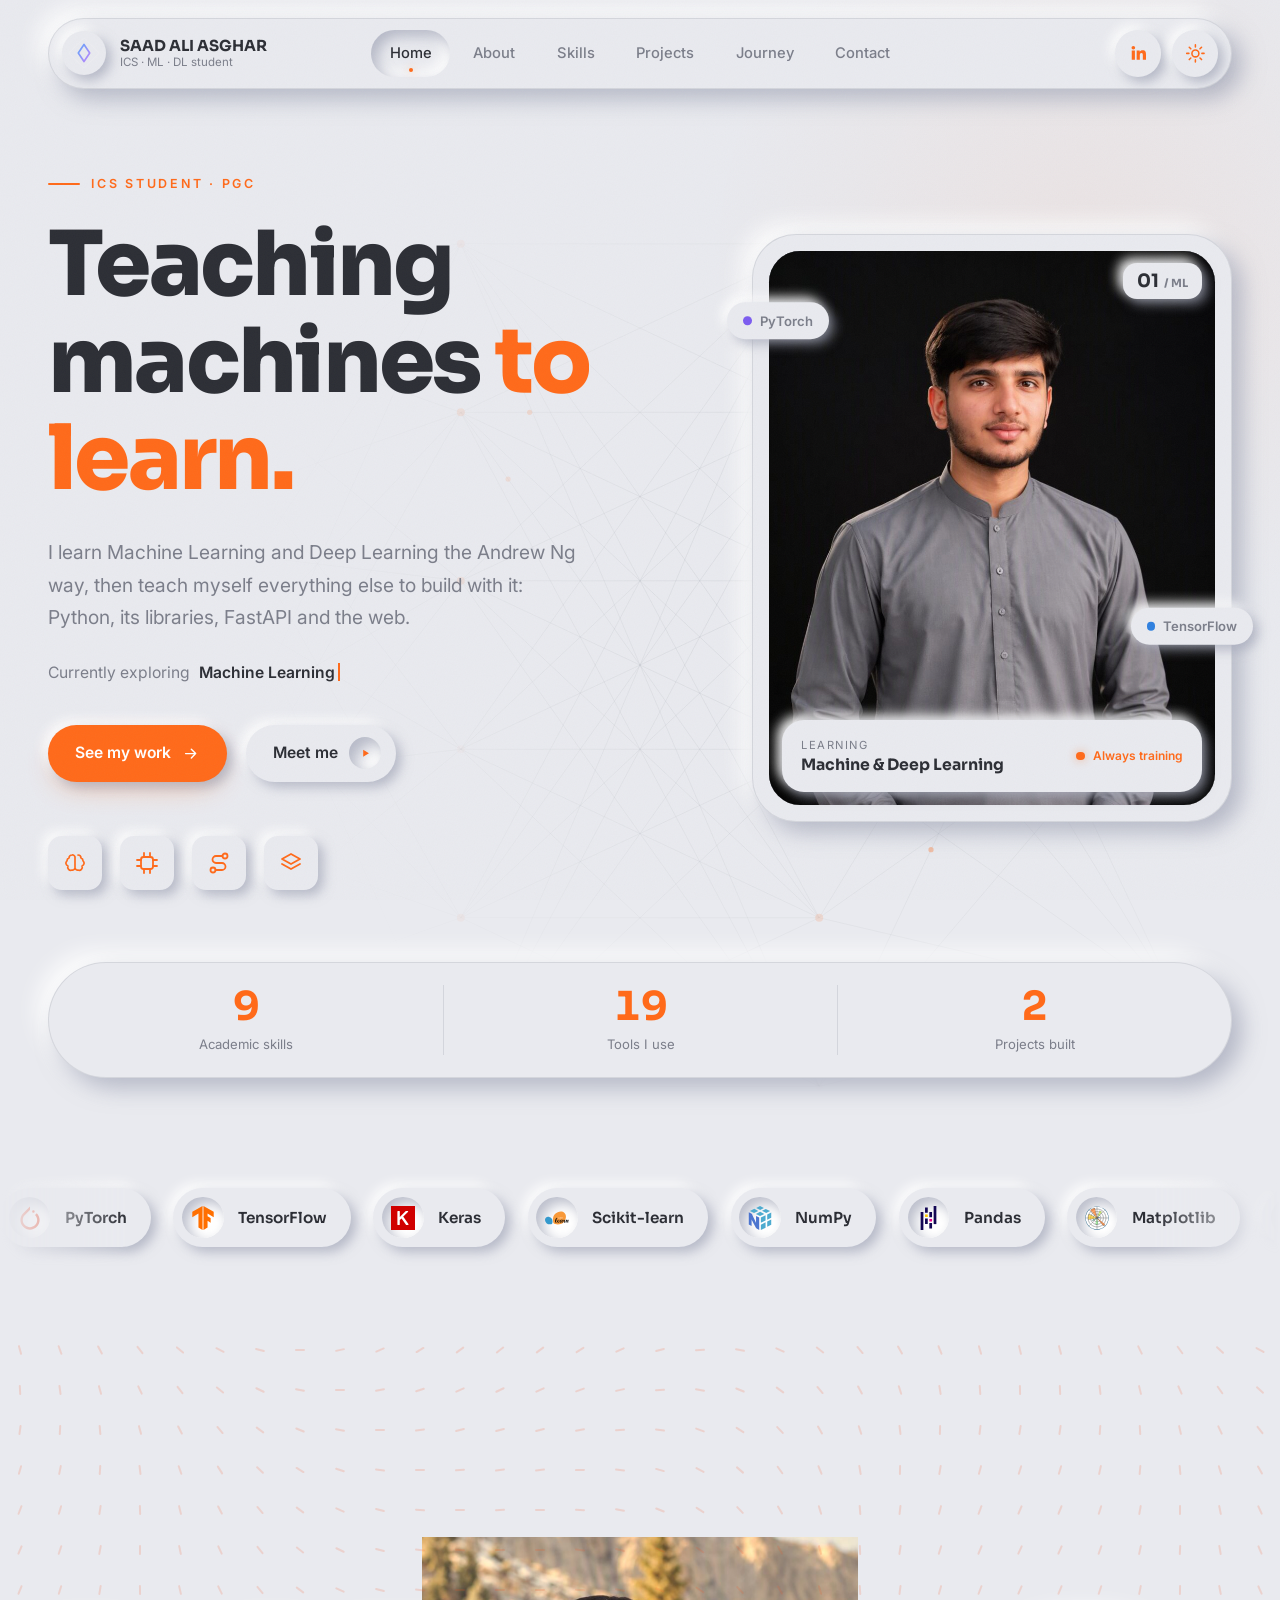
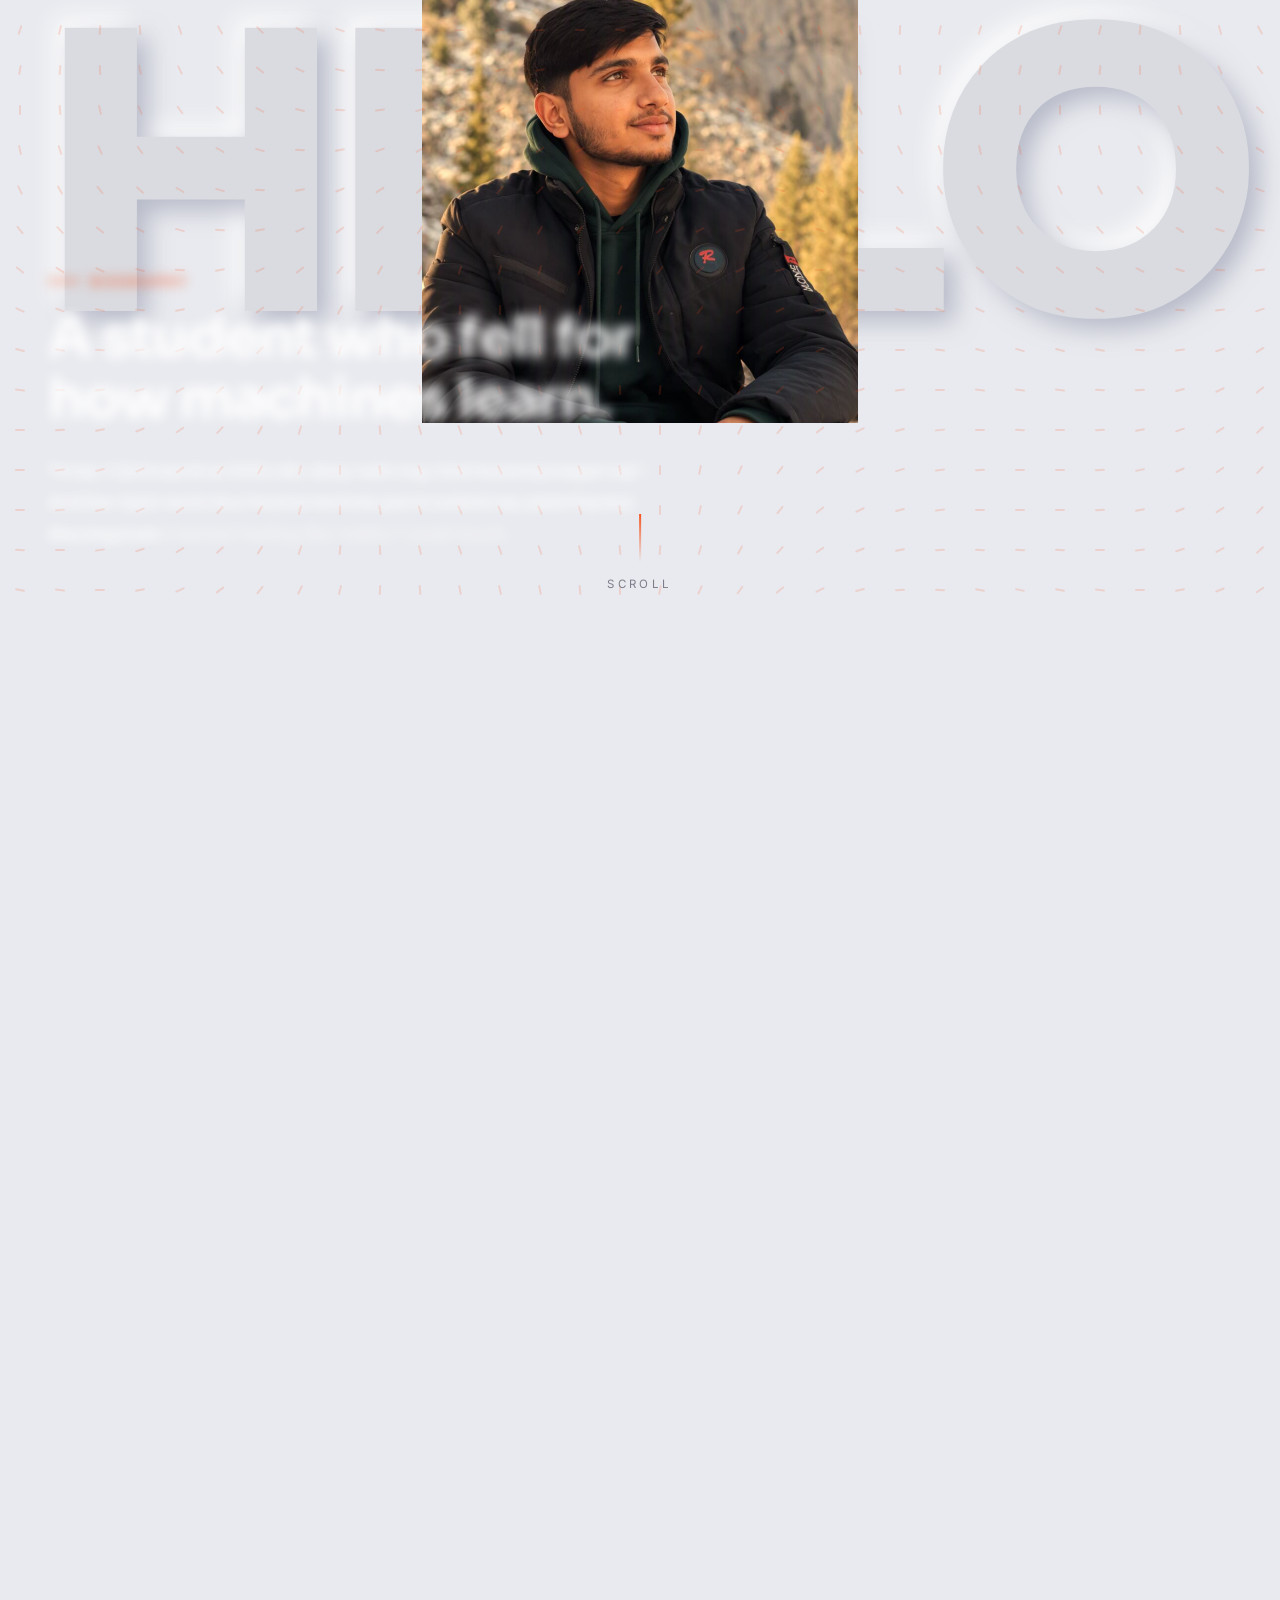
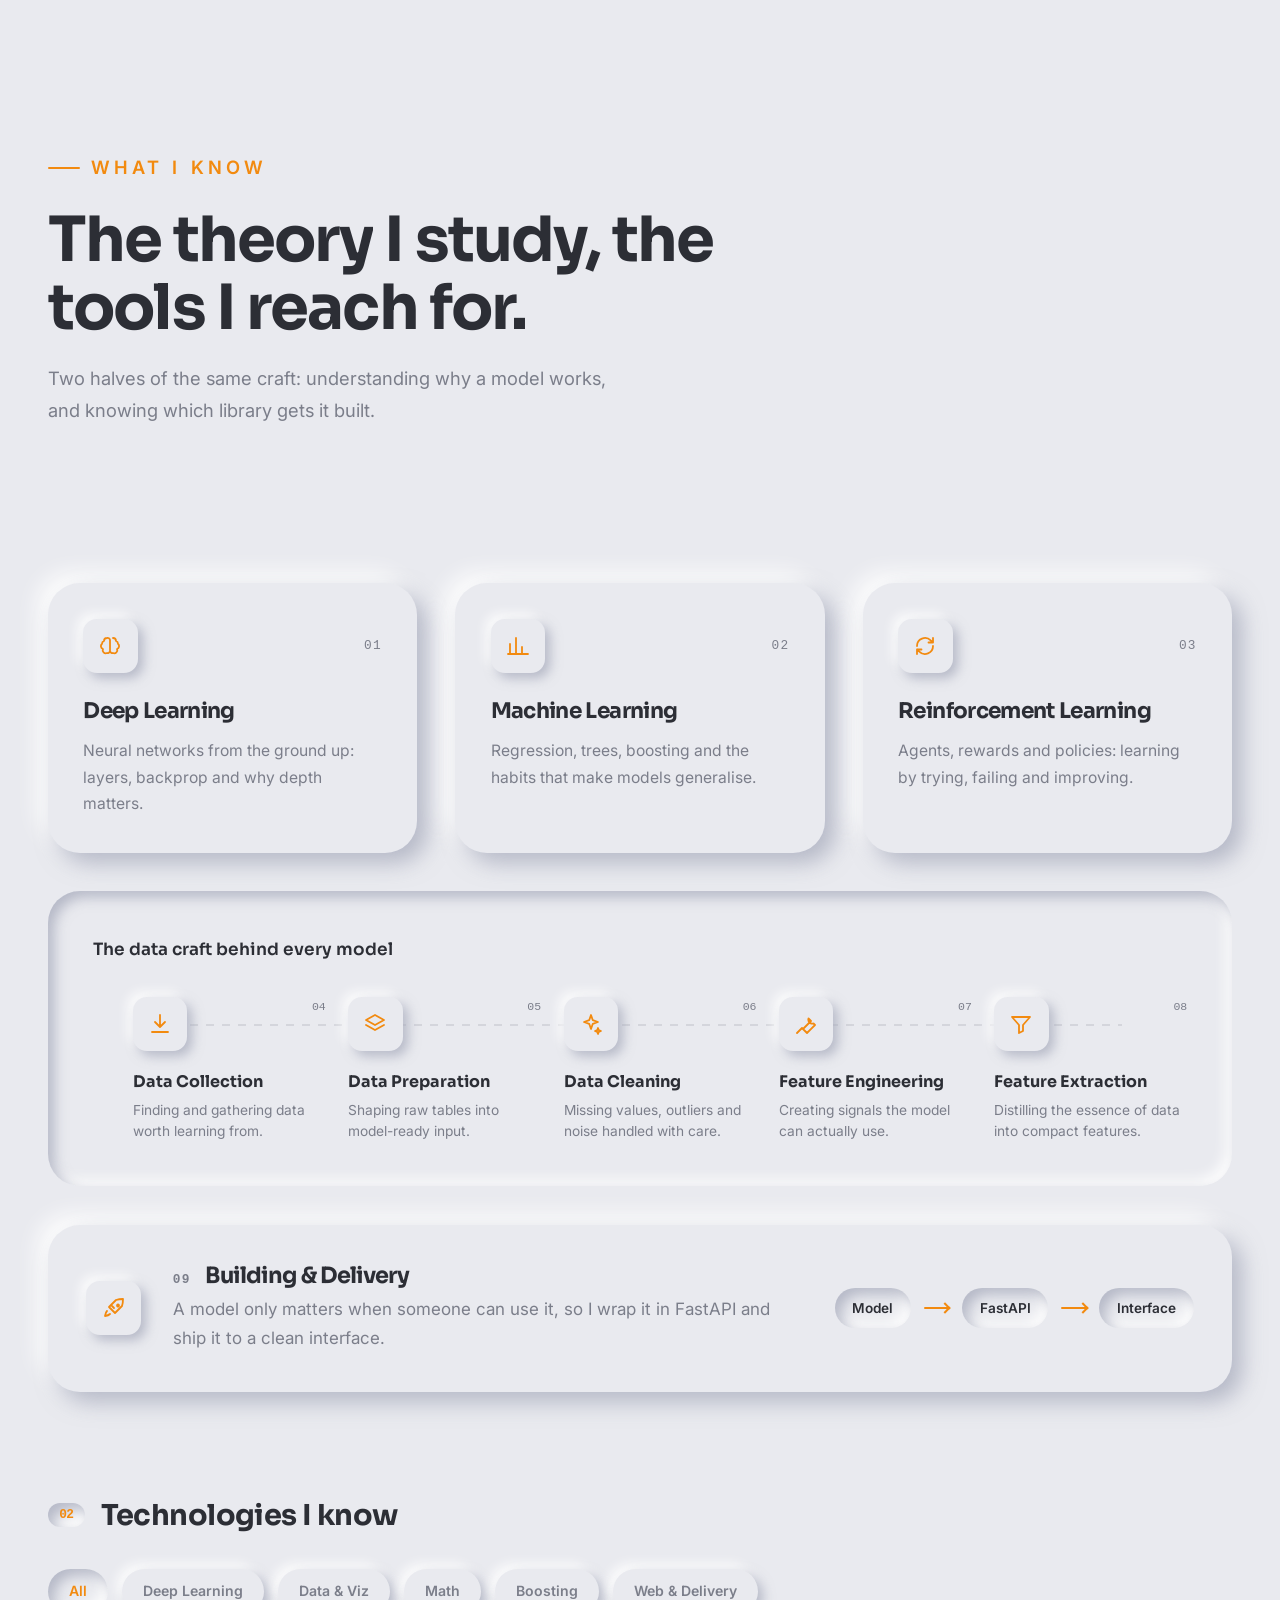
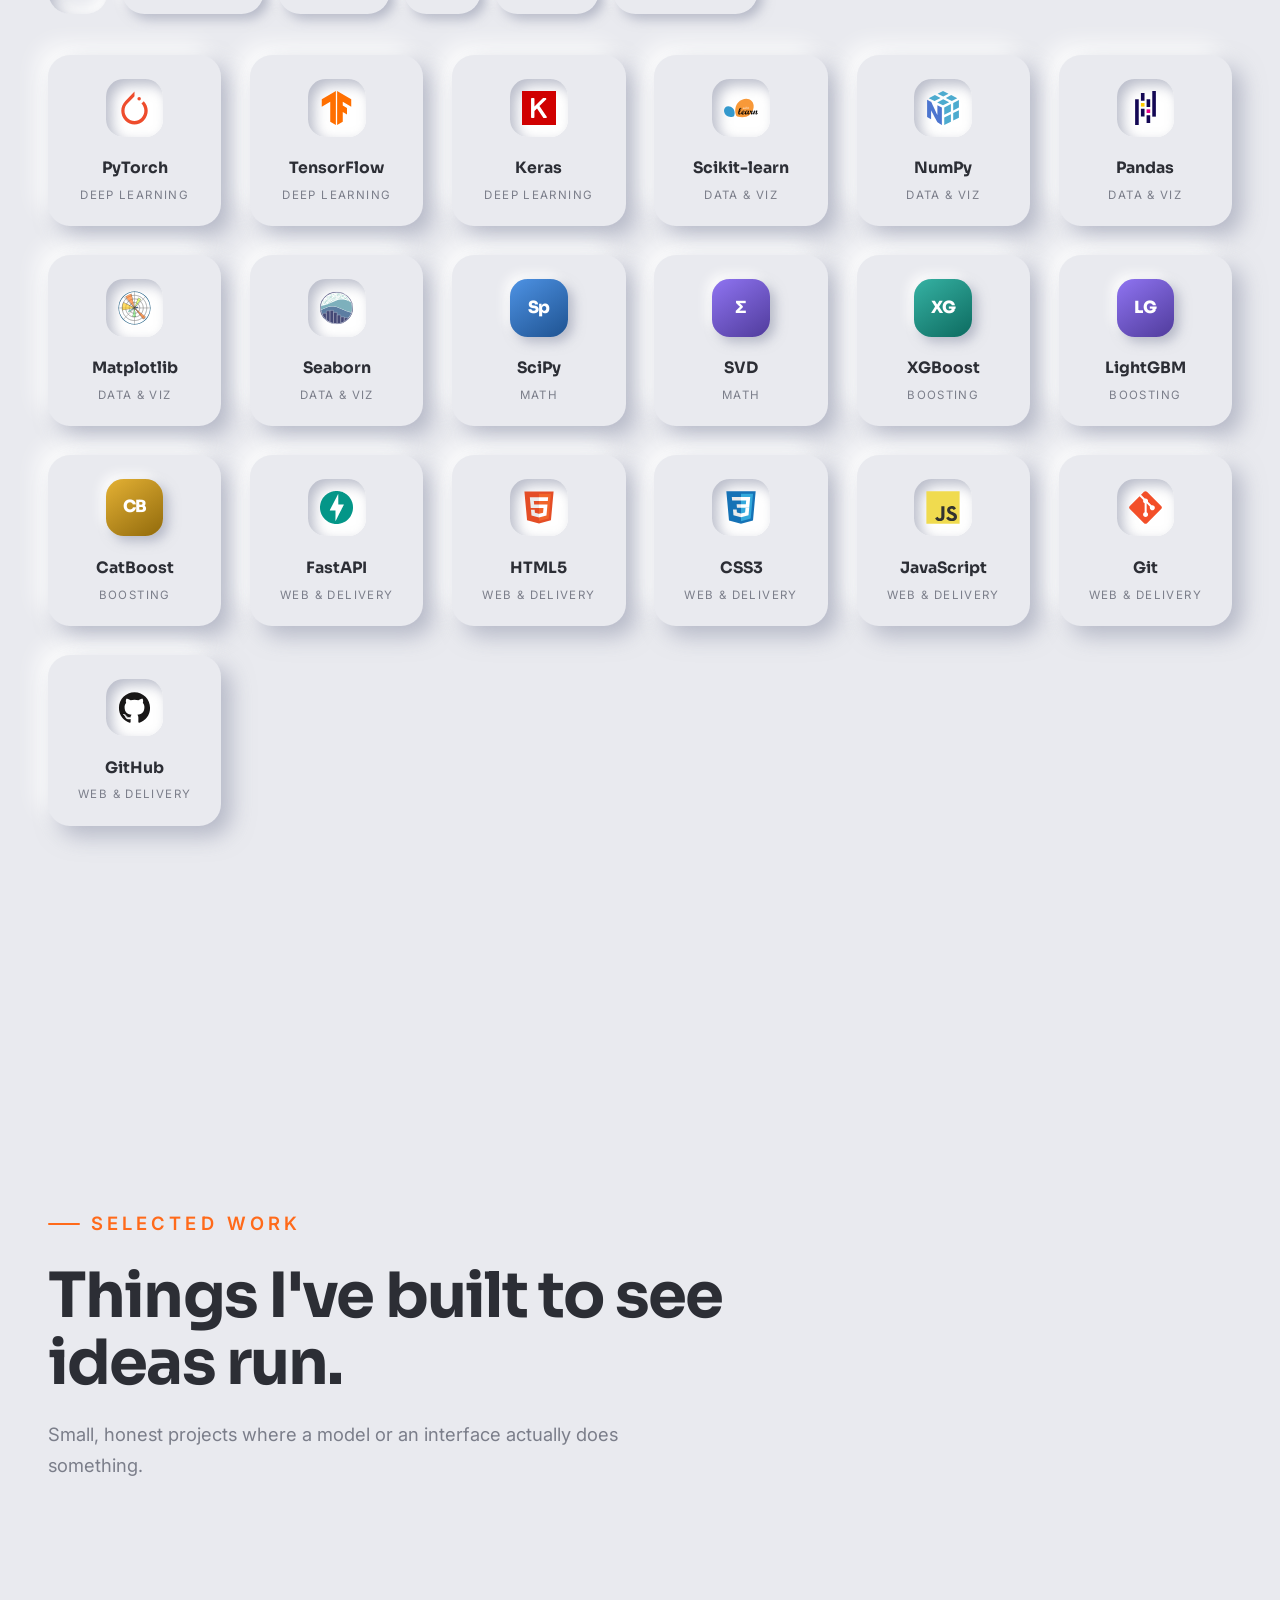
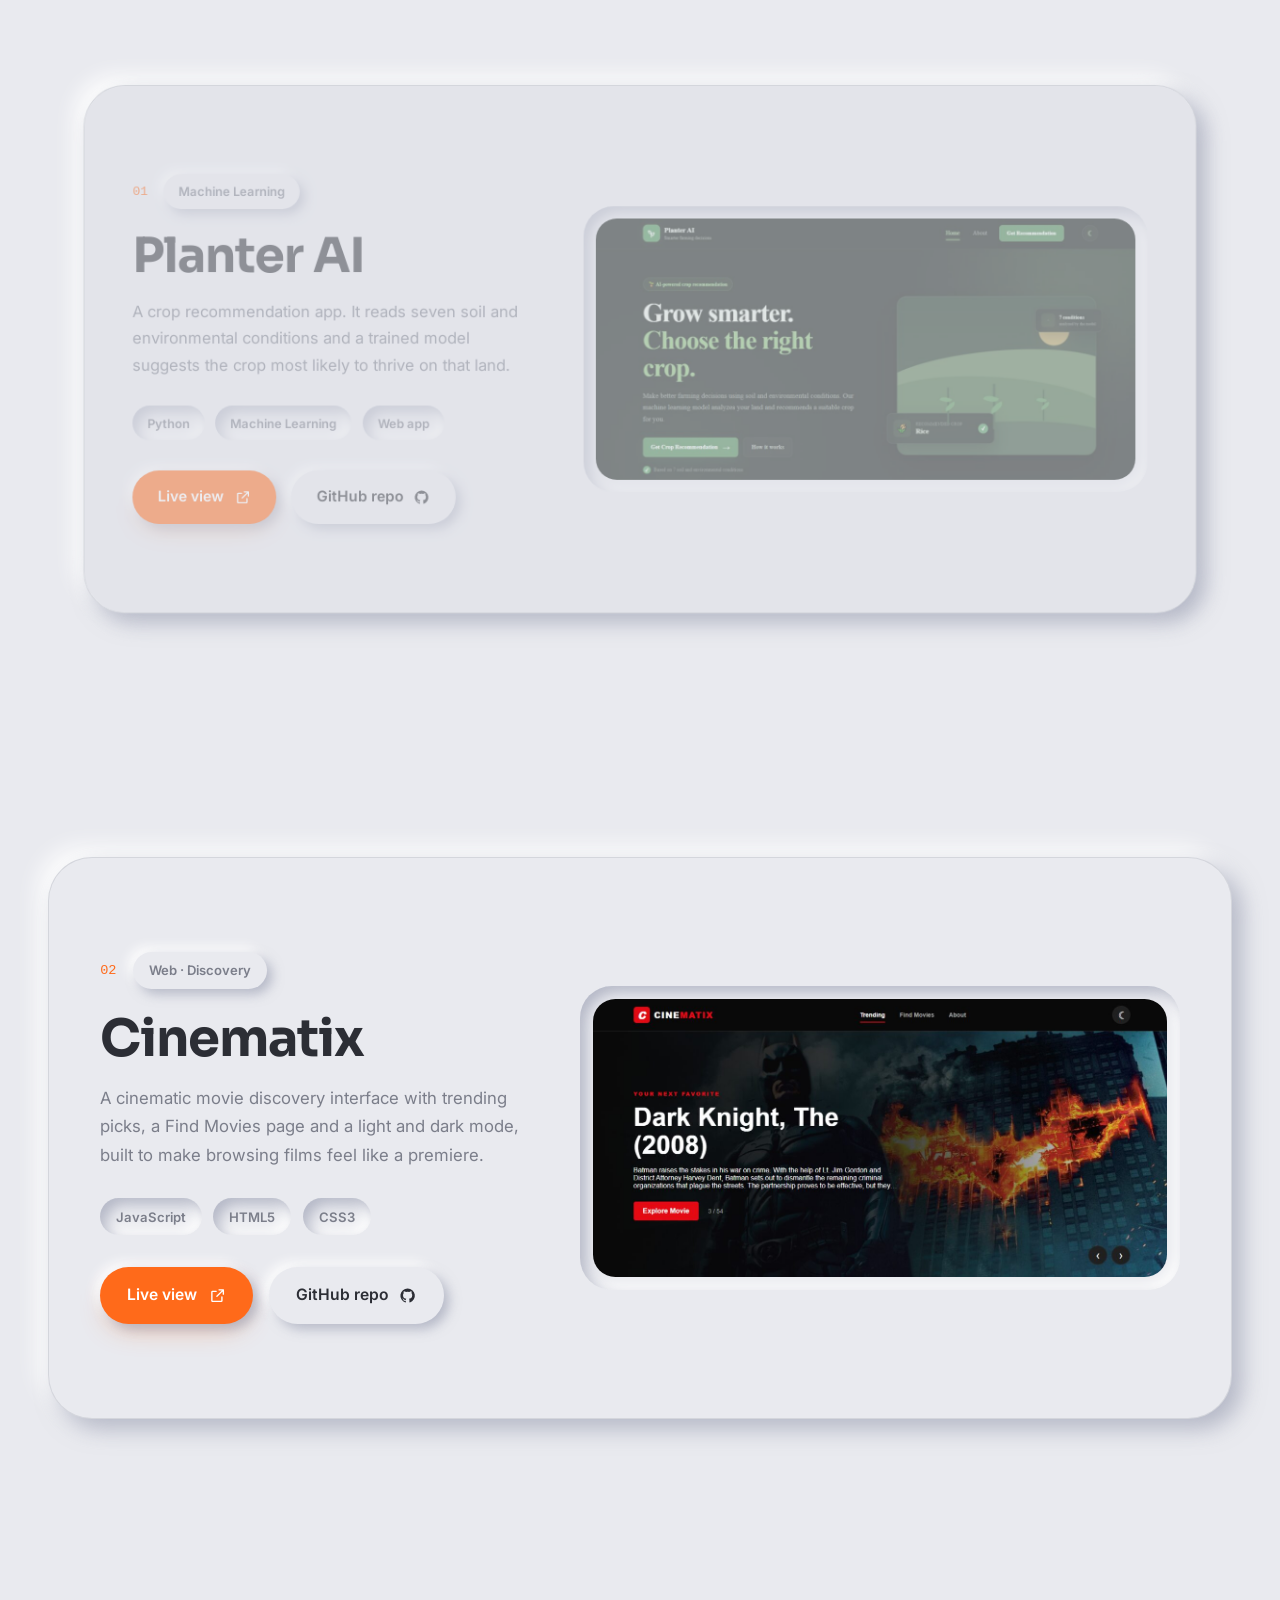
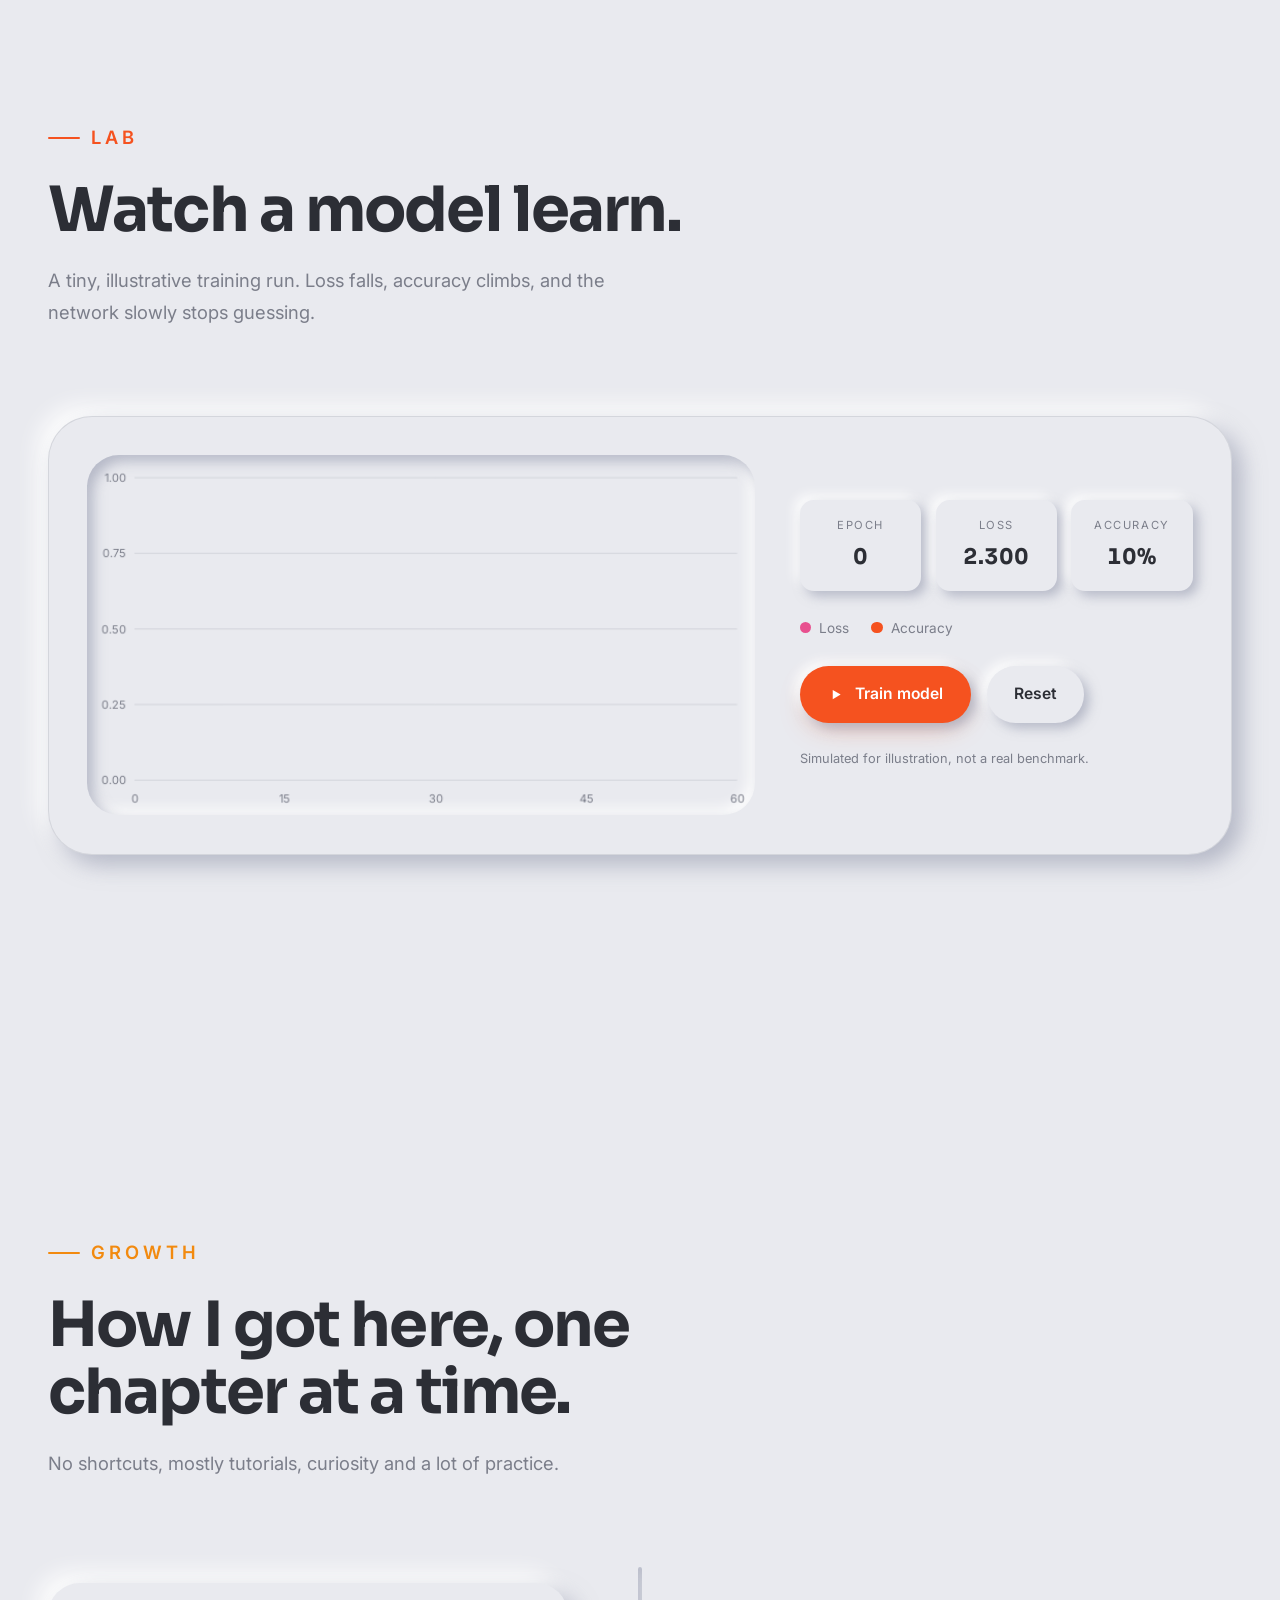
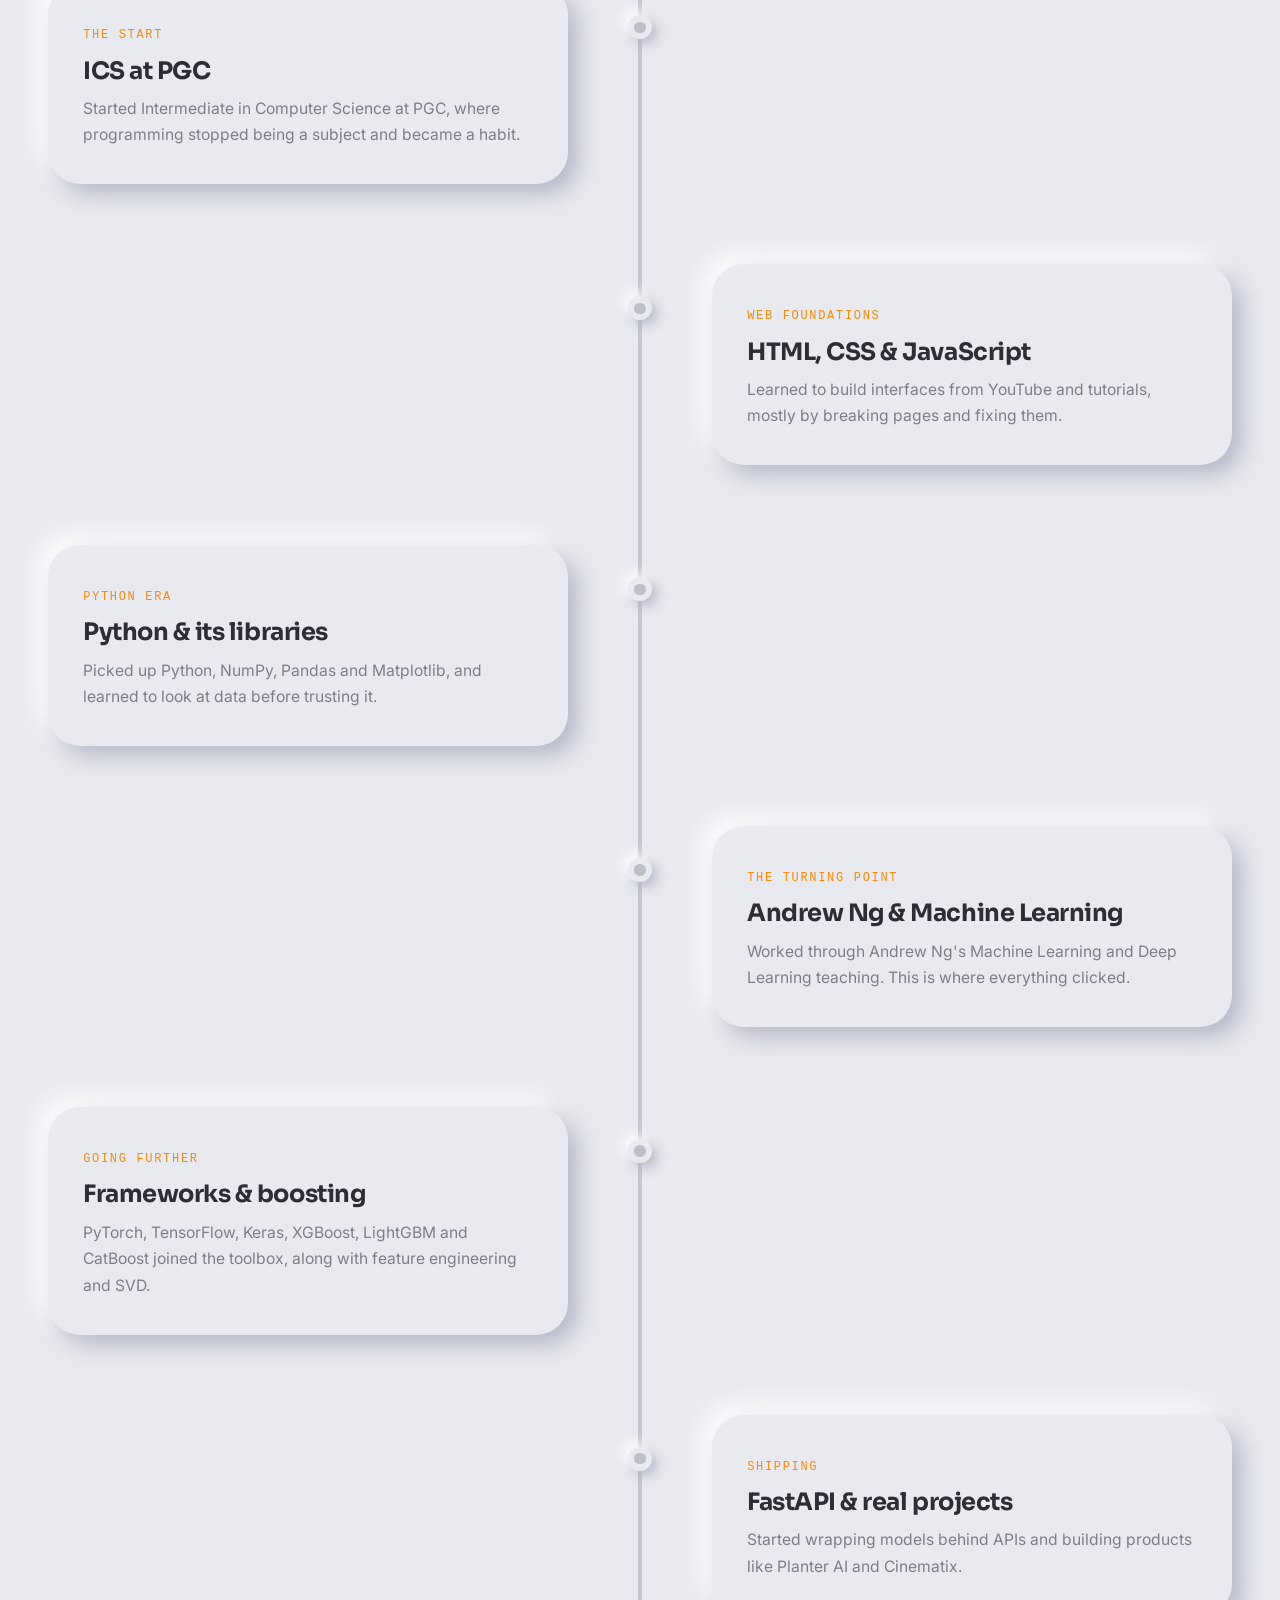
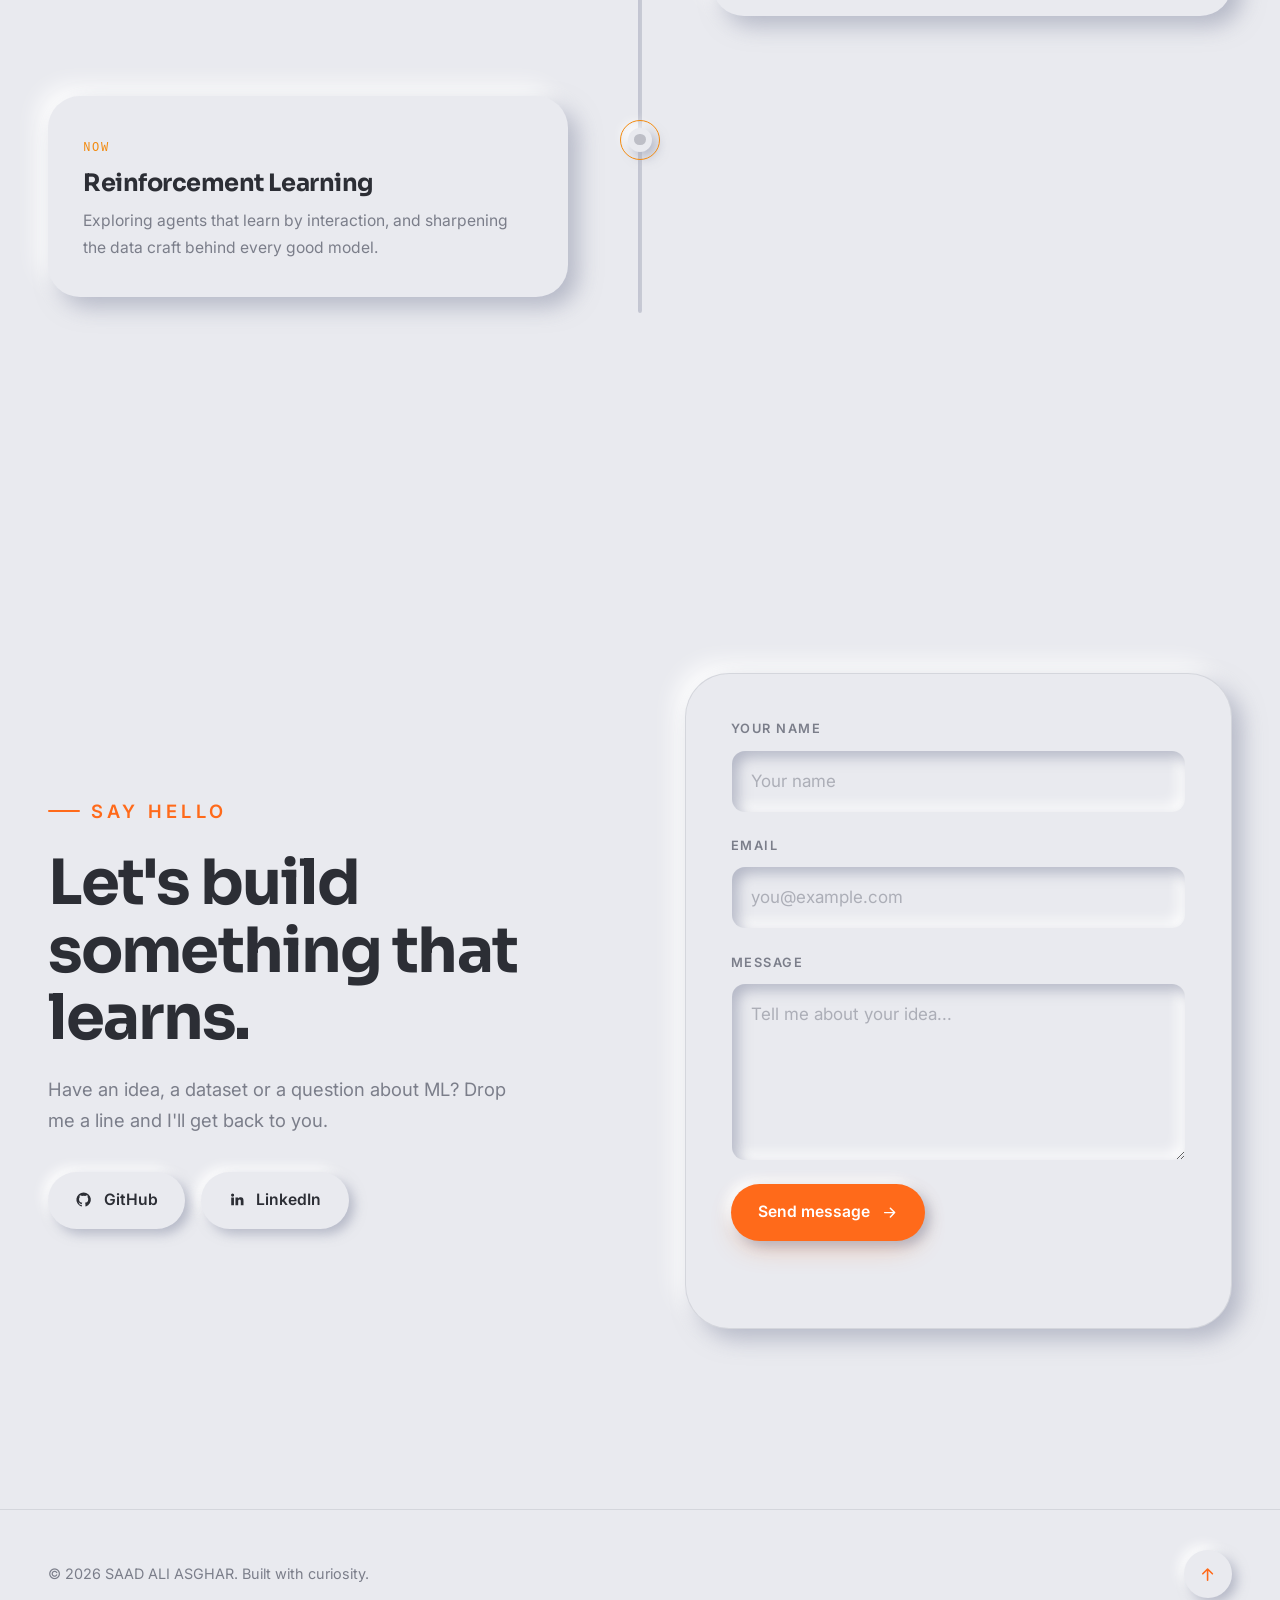
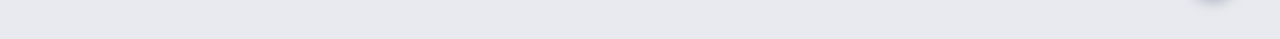
==== commit 9965d96c: "updated contact.js for form submission" ====
--- a/home.html
+++ b/home.html
@@ -3,12 +3,13 @@
   <head>
     <meta charset="UTF-8" />
     <meta name="viewport" content="width=device-width, initial-scale=1, viewport-fit=cover" />
-    <title>Machine Learning &amp; Deep Learning Student | Portfolio</title>
+    <title>Saad Ali Asghar</title>
     <meta name="description" content="Portfolio of an ICS student at PGC learning and building with Machine Learning, Deep Learning and Python." />
-    <link rel="icon" href="assets/icons/favicon.svg" type="image/svg+xml" />
+    <link rel="icon" href="icon-logo.svg" type="image/svg+xml" />
     <link rel="preconnect" href="https://fonts.googleapis.com" />
     <link rel="preconnect" href="https://fonts.gstatic.com" crossorigin />
     <link href="https://fonts.googleapis.com/css2?family=Inter:wght@400;500;600&family=Sora:wght@400;600;700;800&display=swap" rel="stylesheet" />
+    
     <script>
       // Runs before paint: no theme flash, and tells CSS that JS is available.
       (function () {
@@ -67,8 +68,8 @@
     <header class="nav" id="navbar">
       <nav class="nav__bar neu neu-outline" aria-label="Primary">
         <a href="#home" class="nav__brand" data-scroll aria-label="Go to top">
-          <span class="nav__avatar"><img src="assets/images/portrait-studio.jpg" alt="Portrait" width="44" height="44" /></span>
-          <span class="nav__name"><b data-profile="name">Your Name</b><small>ML &middot; DL student</small></span>
+          <span class="nav__avatar"><img src="icon-logo.svg" alt="Portrait" width="44" height="44" /></span>
+          <span class="nav__name"><b data-profile="SAAD ALI ASGHAR">SAAD ALI ASGHAR</b><small>ICS &middot; ML &middot; DL student</small></span>
         </a>
         <ul class="nav__links">
           <li><a href="#home" data-scroll data-nav><svg><use href="#i-home" /></svg><span>Home</span></a></li>
@@ -275,7 +276,7 @@
 
     <footer class="footer">
       <div class="container footer__row">
-        <p>&copy; <span id="year"></span> <span data-profile="name">Your Name</span>. Built with curiosity.</p>
+        <p>&copy; <span id="year"></span> <span data-profile="SAAD ALI ASGHAR">SAAD ALI ASGHAR</span>. Built with curiosity.</p>
         <button class="to-top neu-sm" type="button" data-scroll-top aria-label="Back to top"><svg><use href="#i-arrow-up" /></svg></button>
       </div>
     </footer>
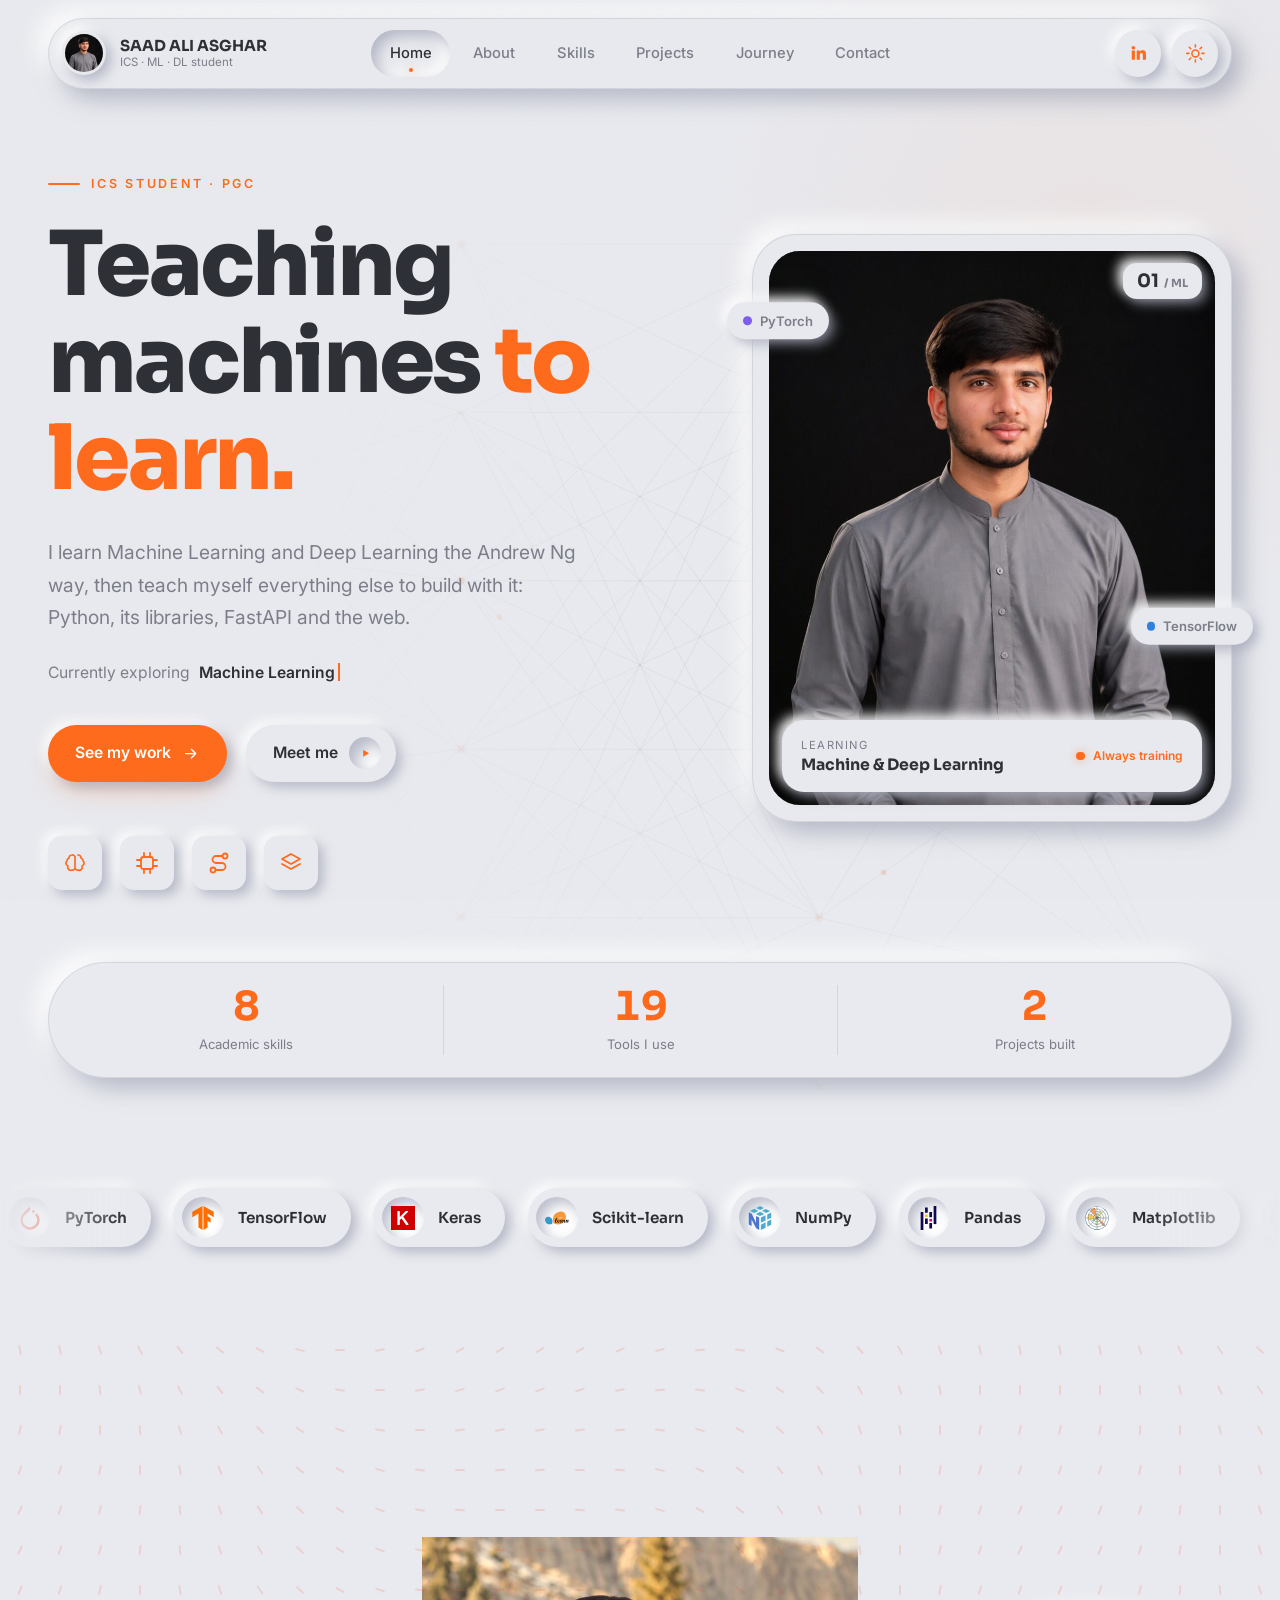
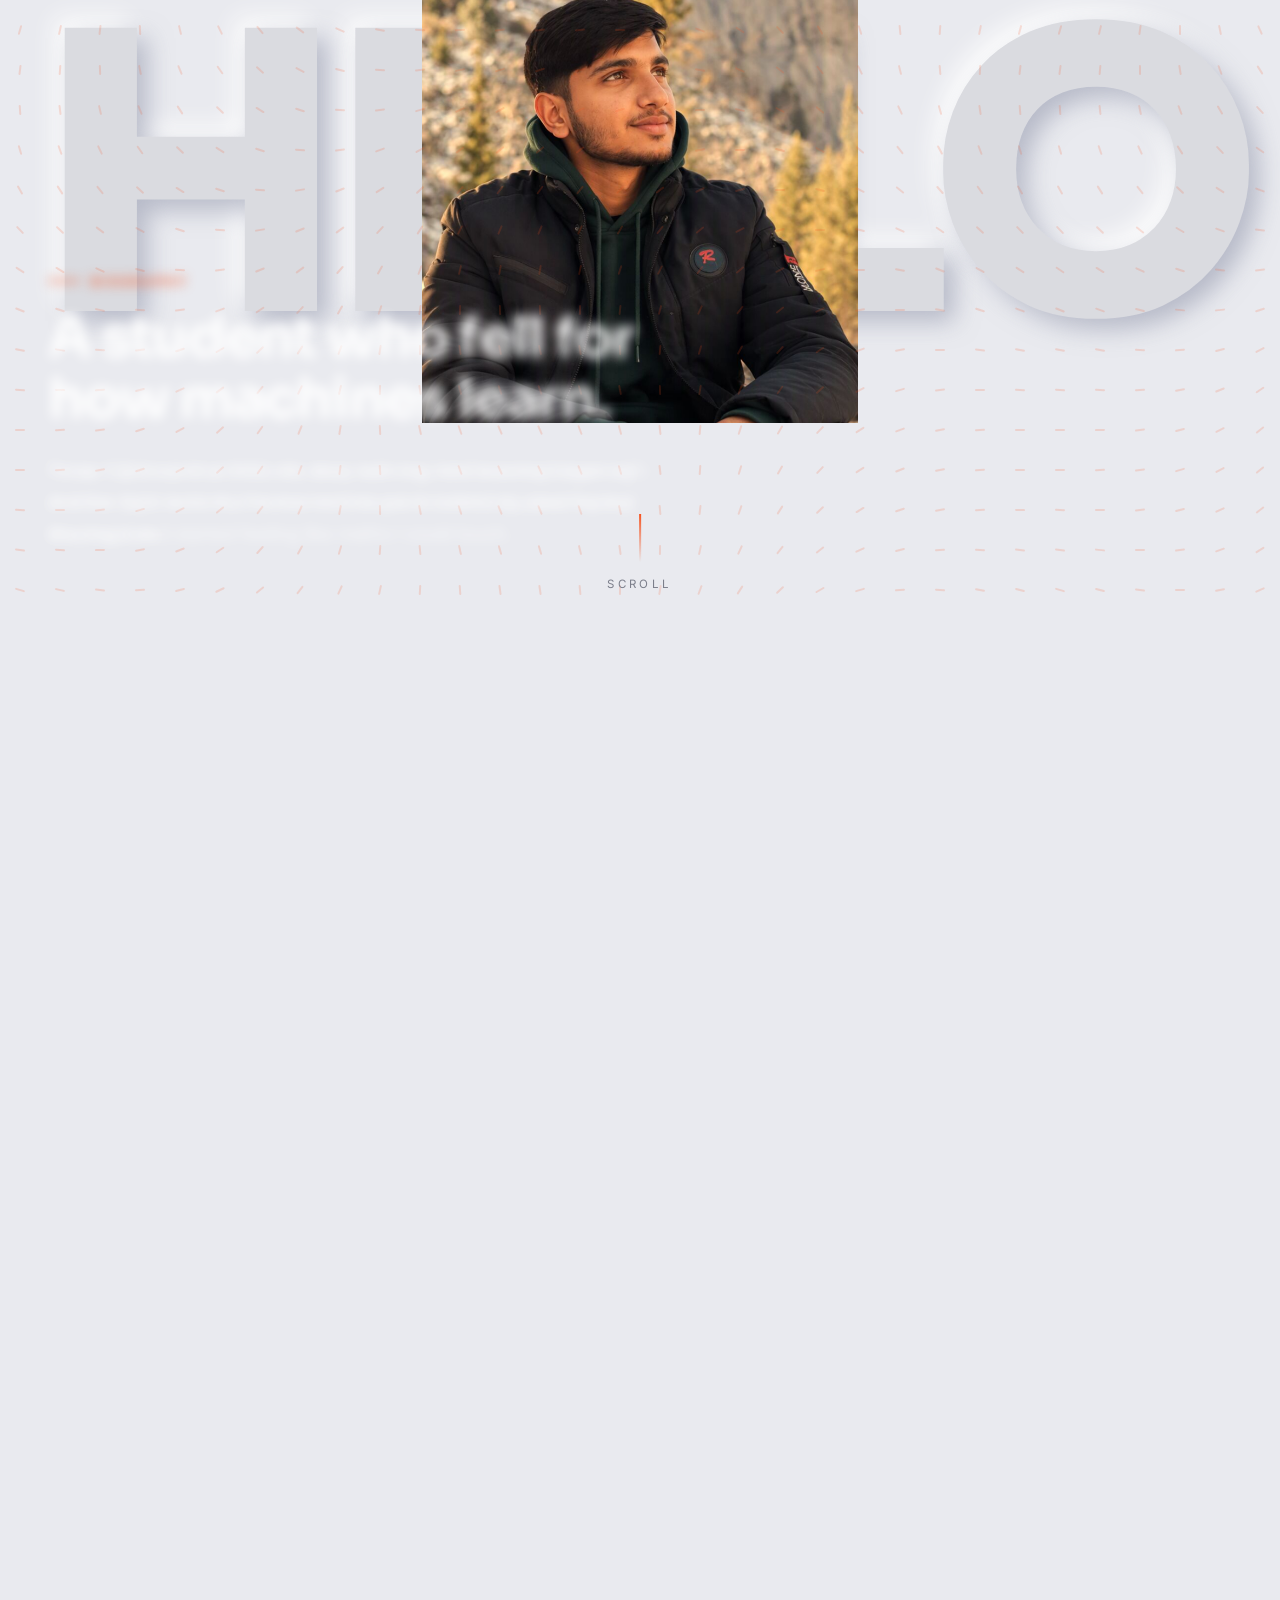
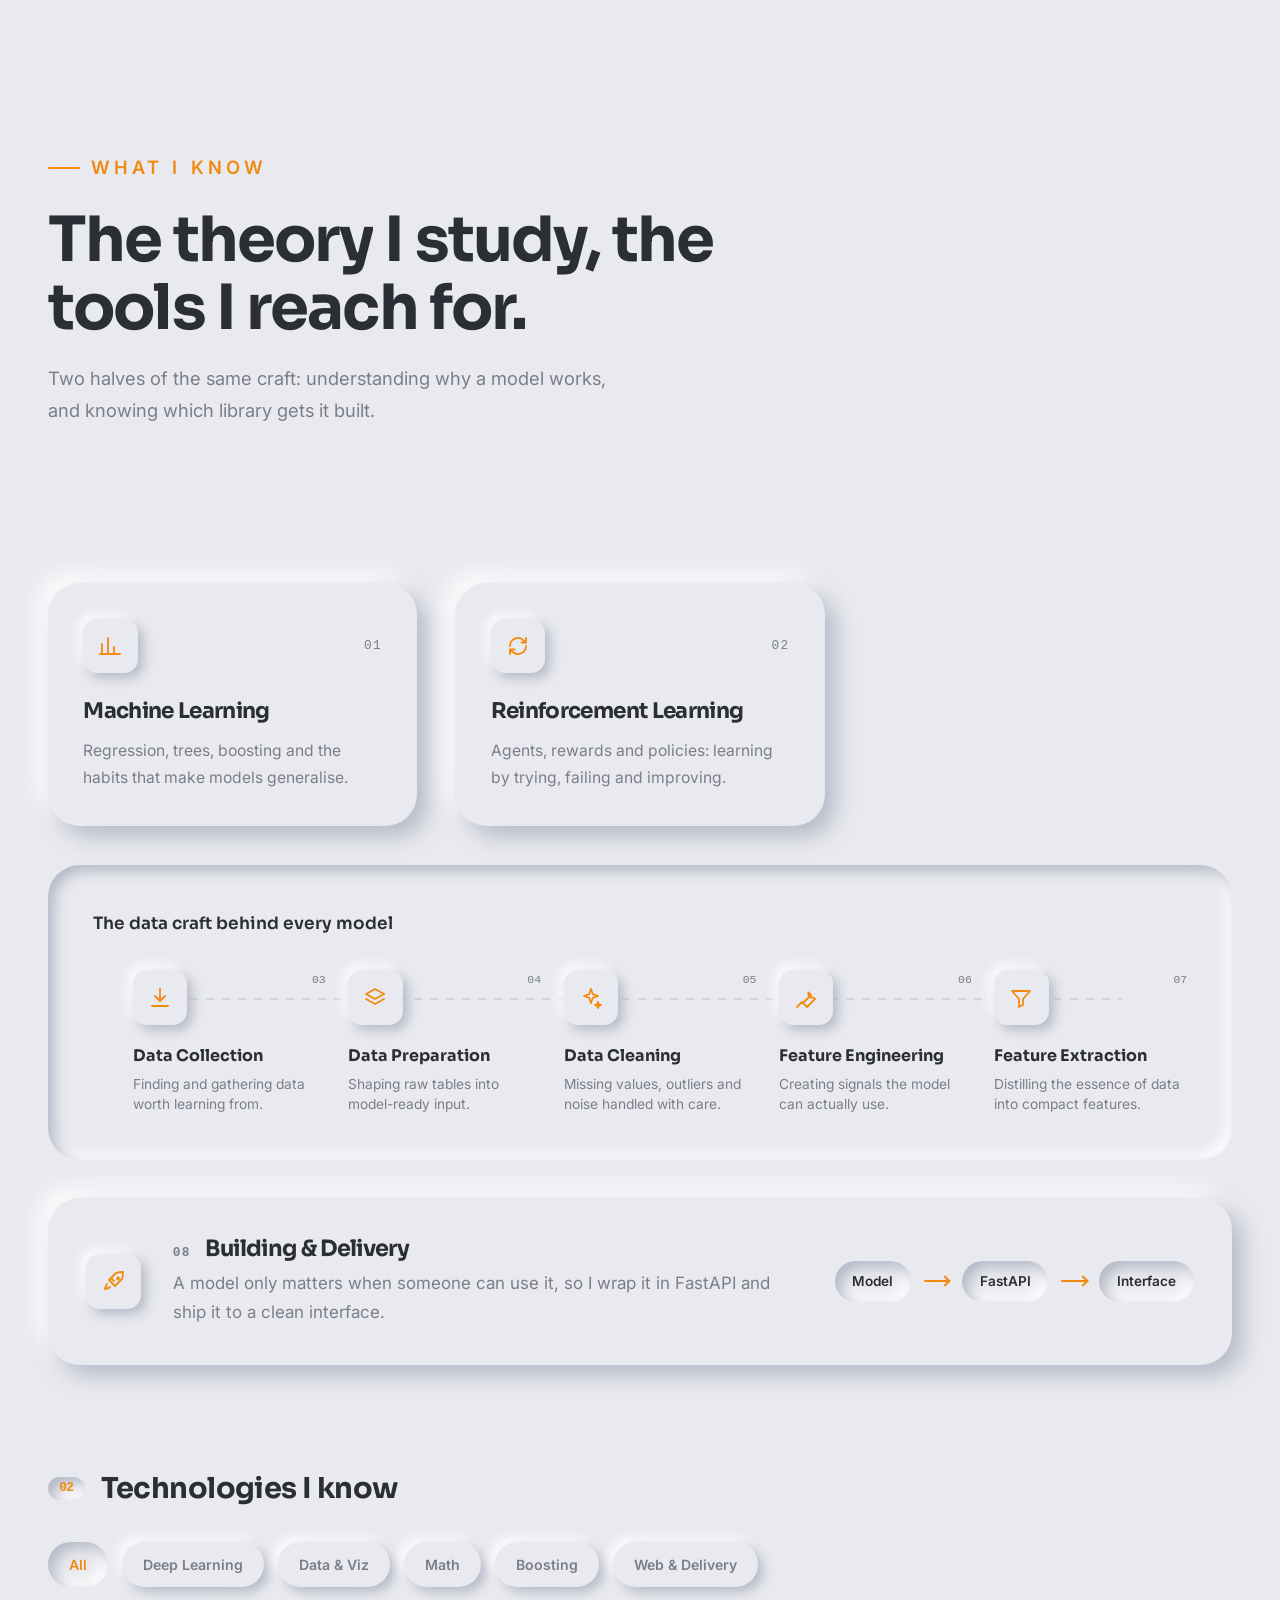
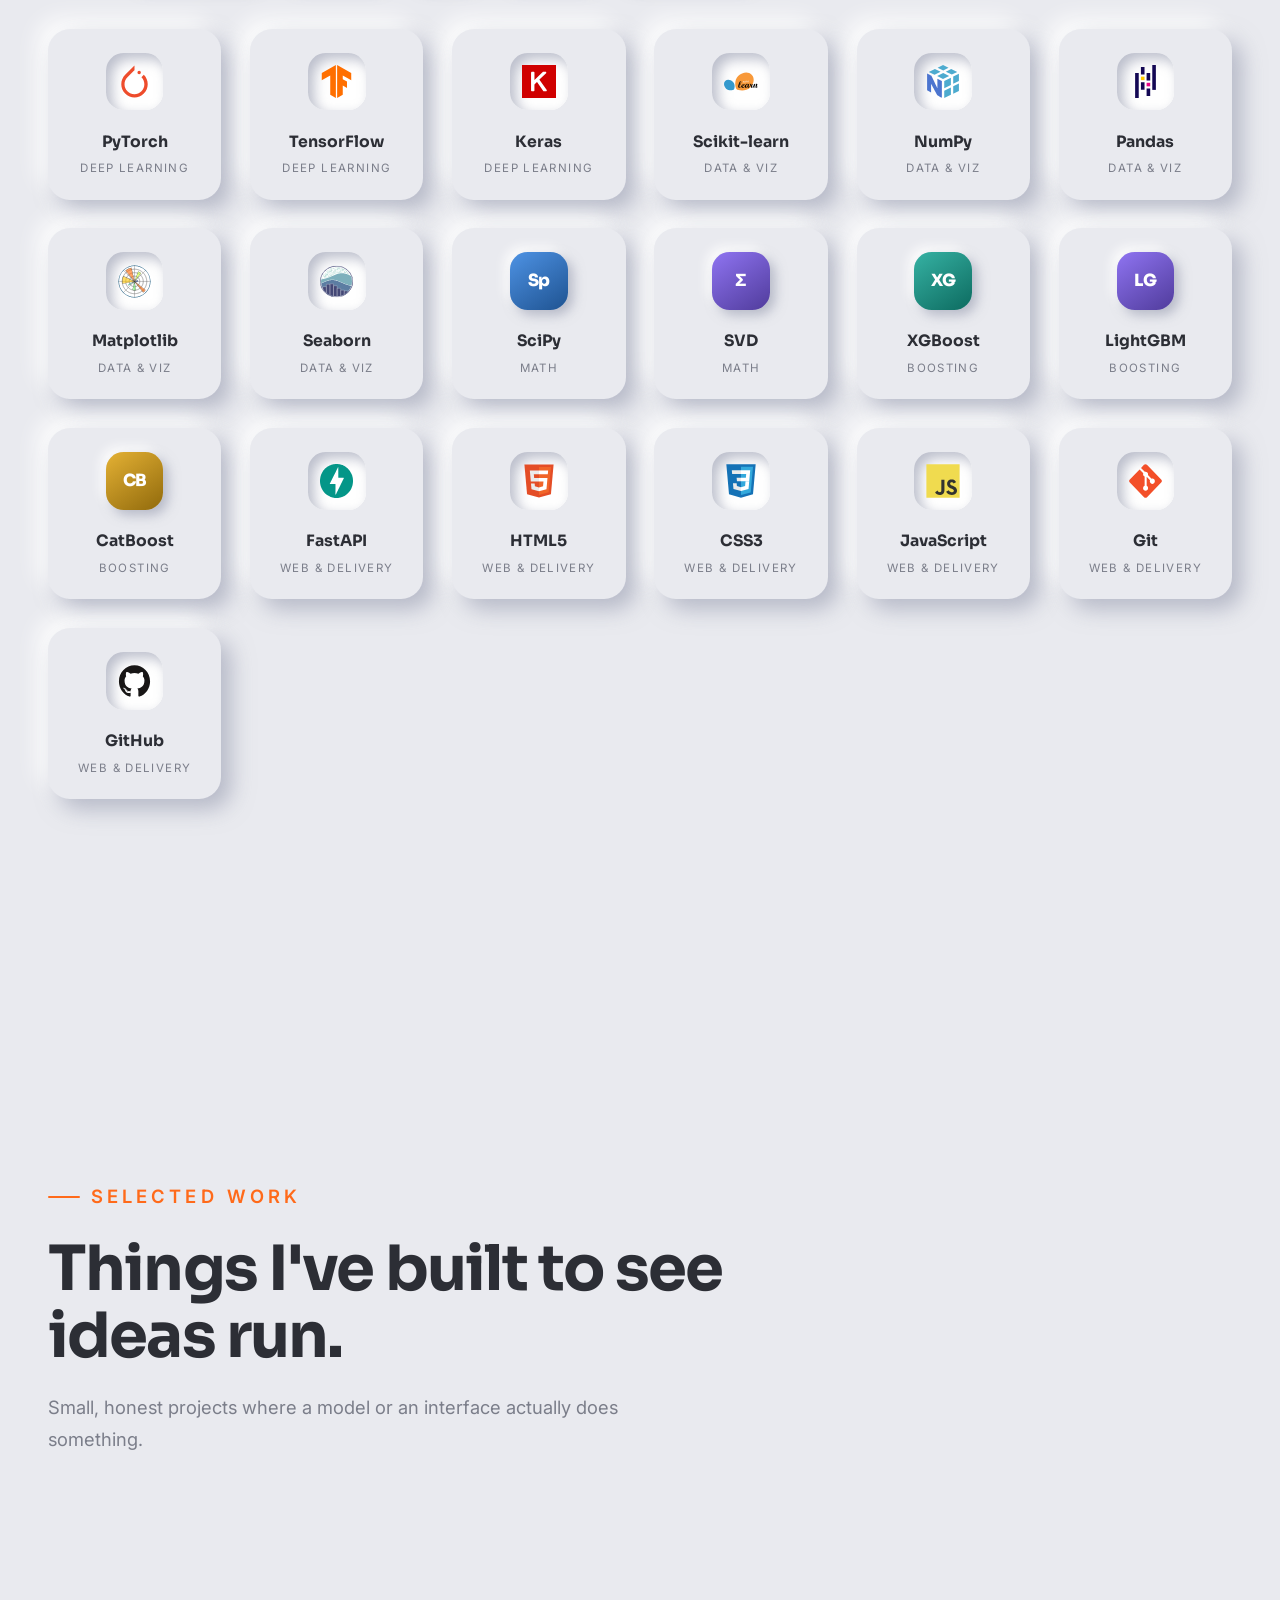
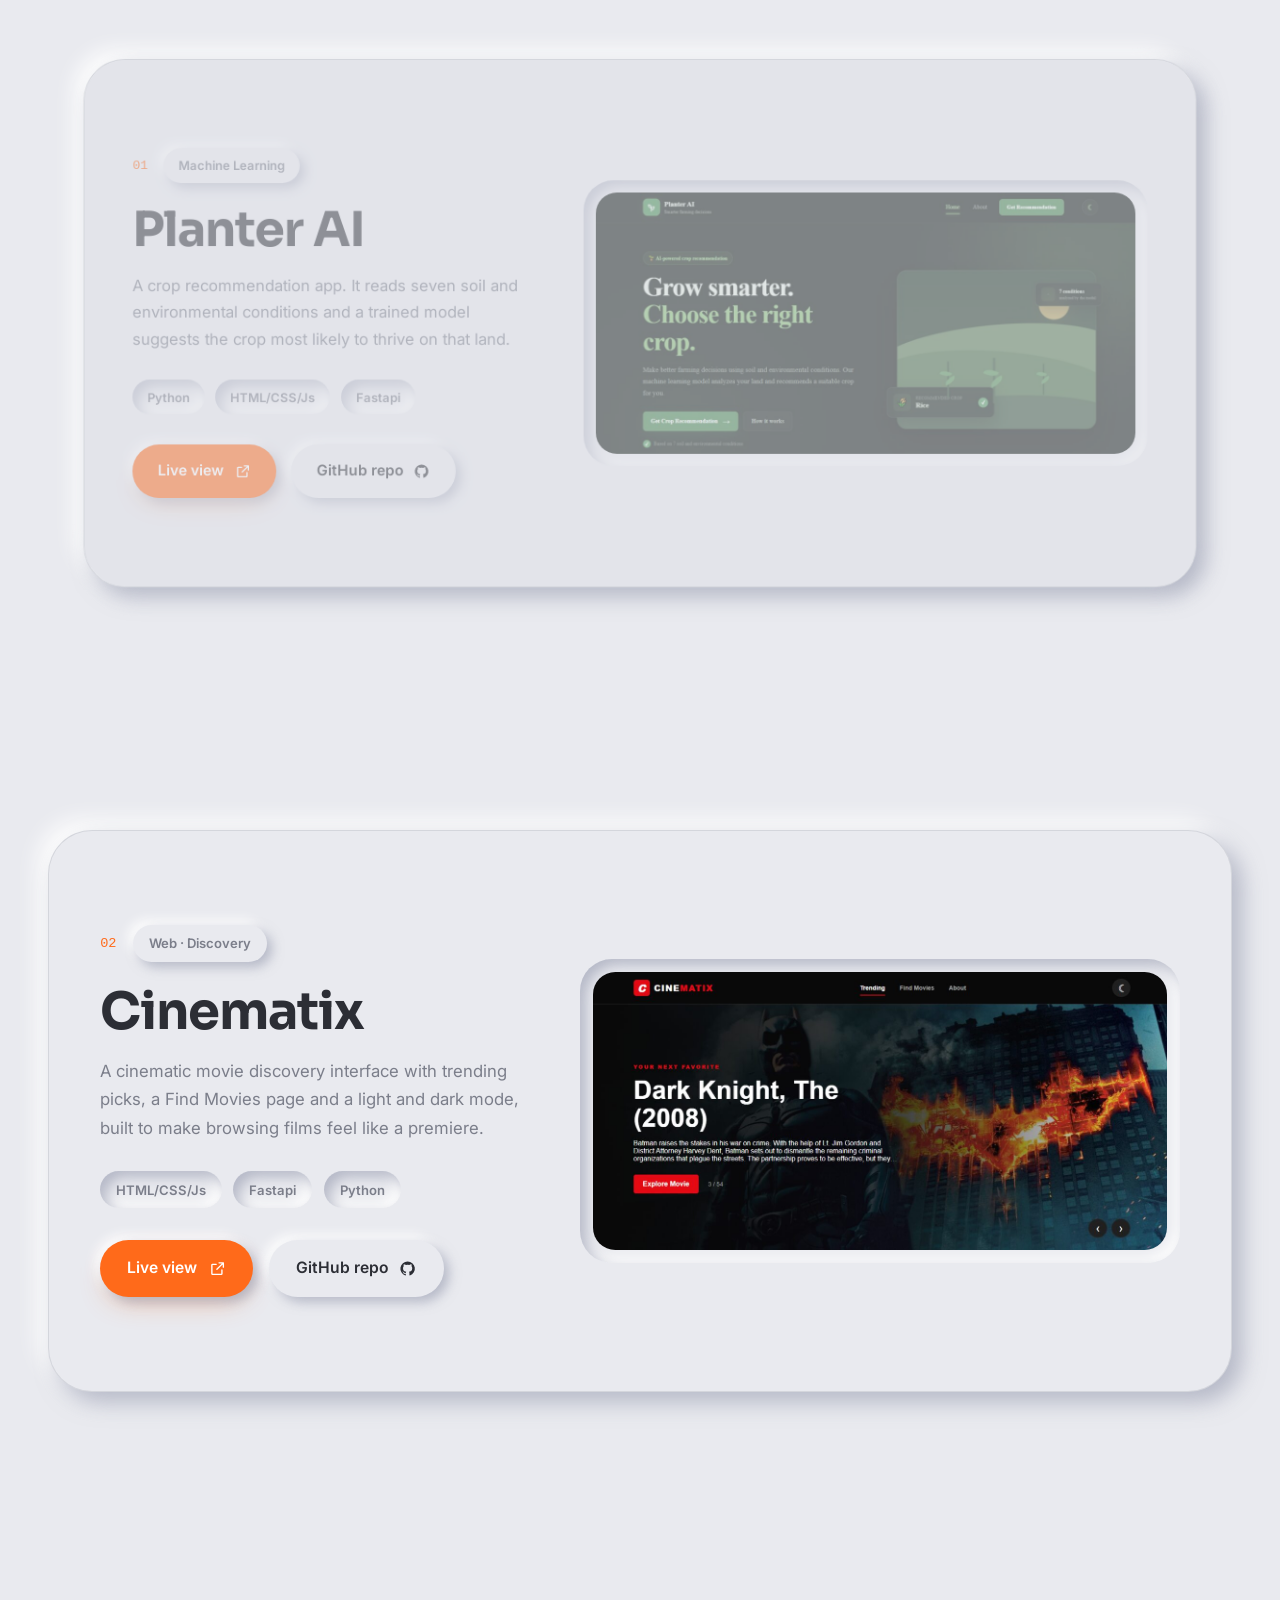
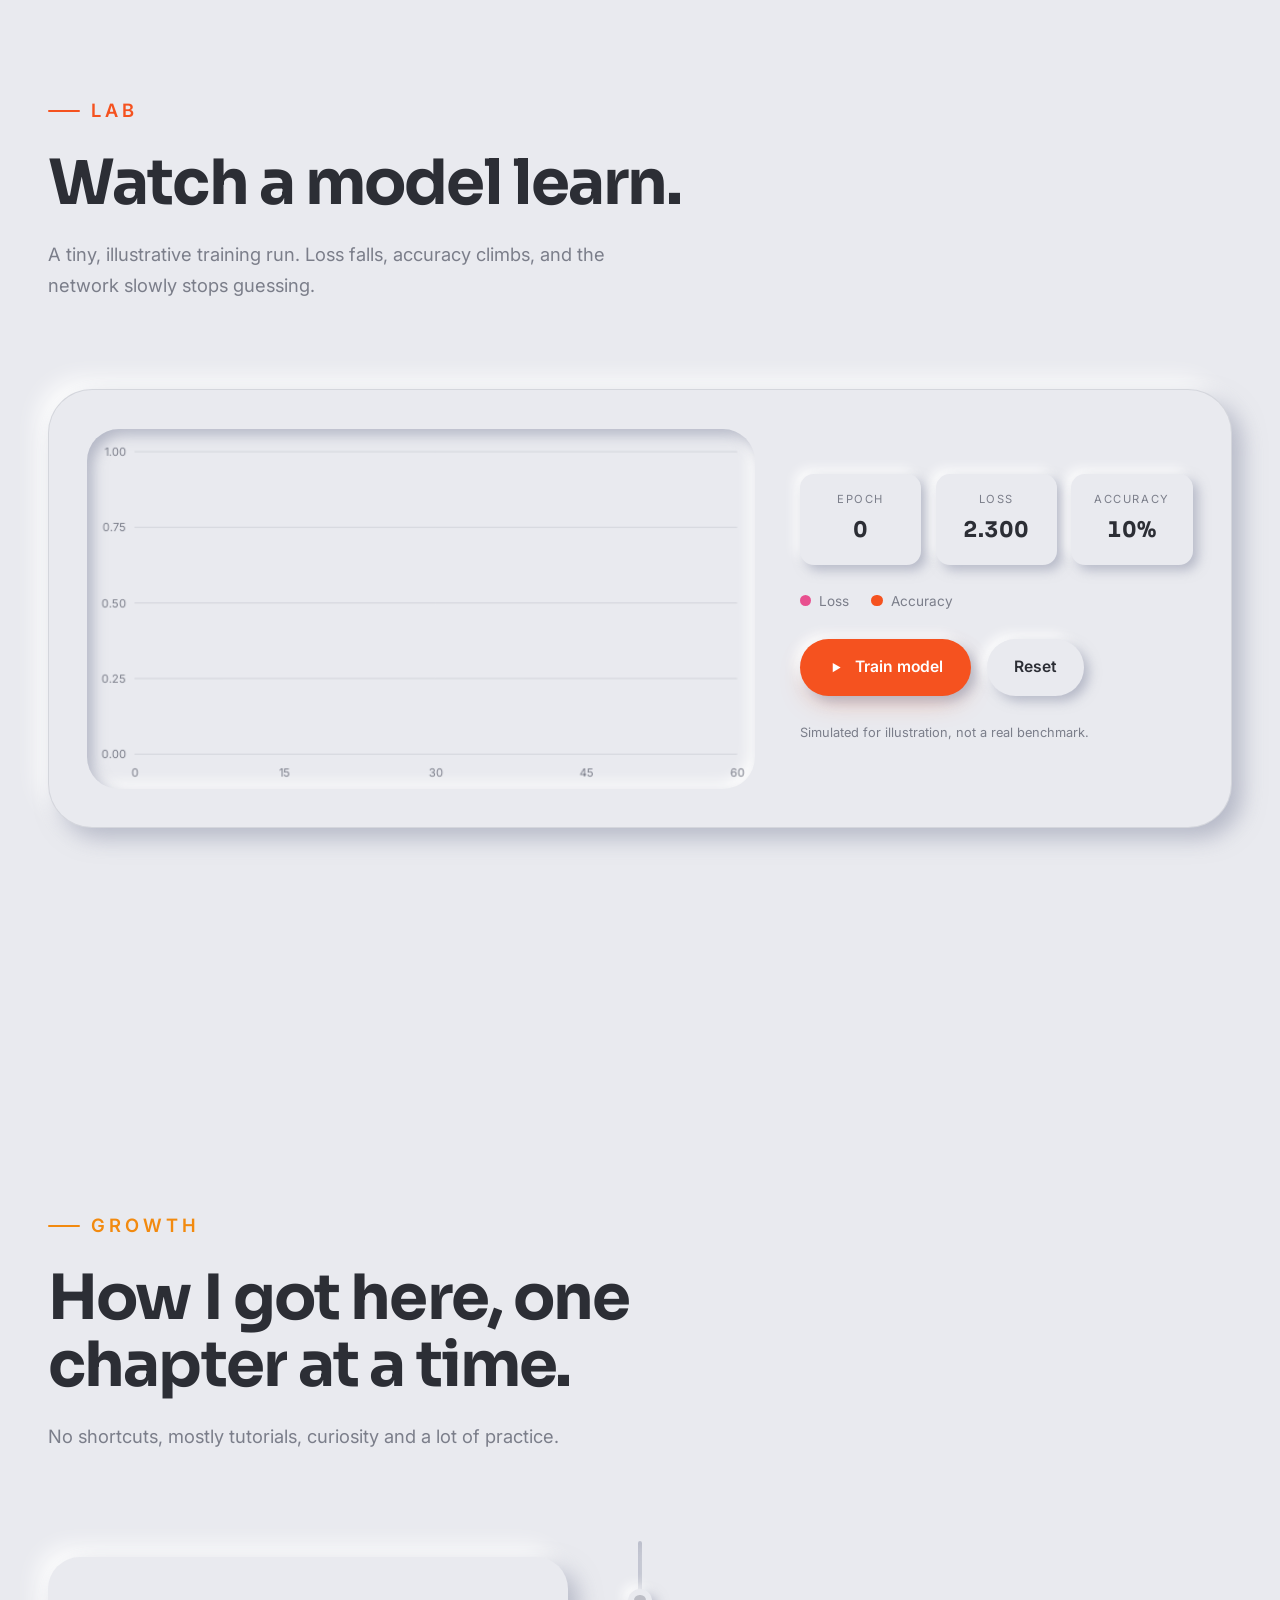
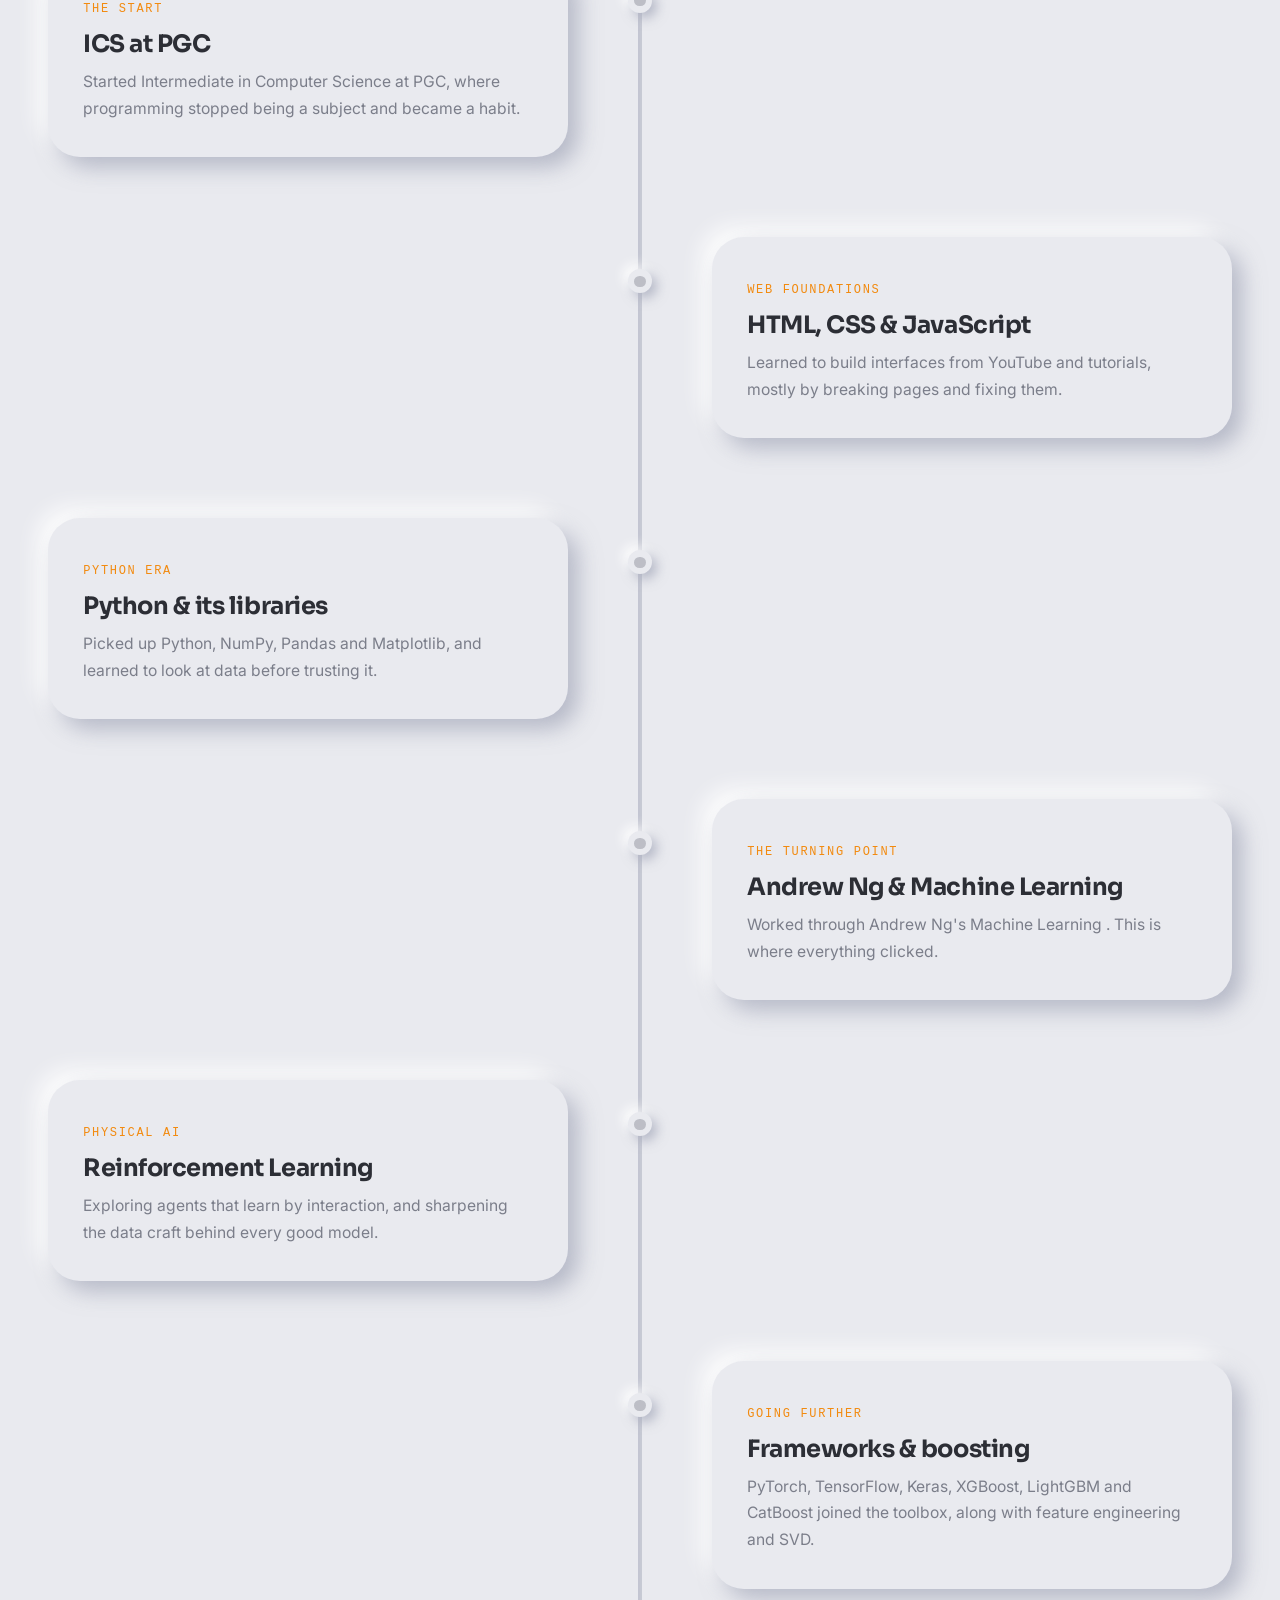
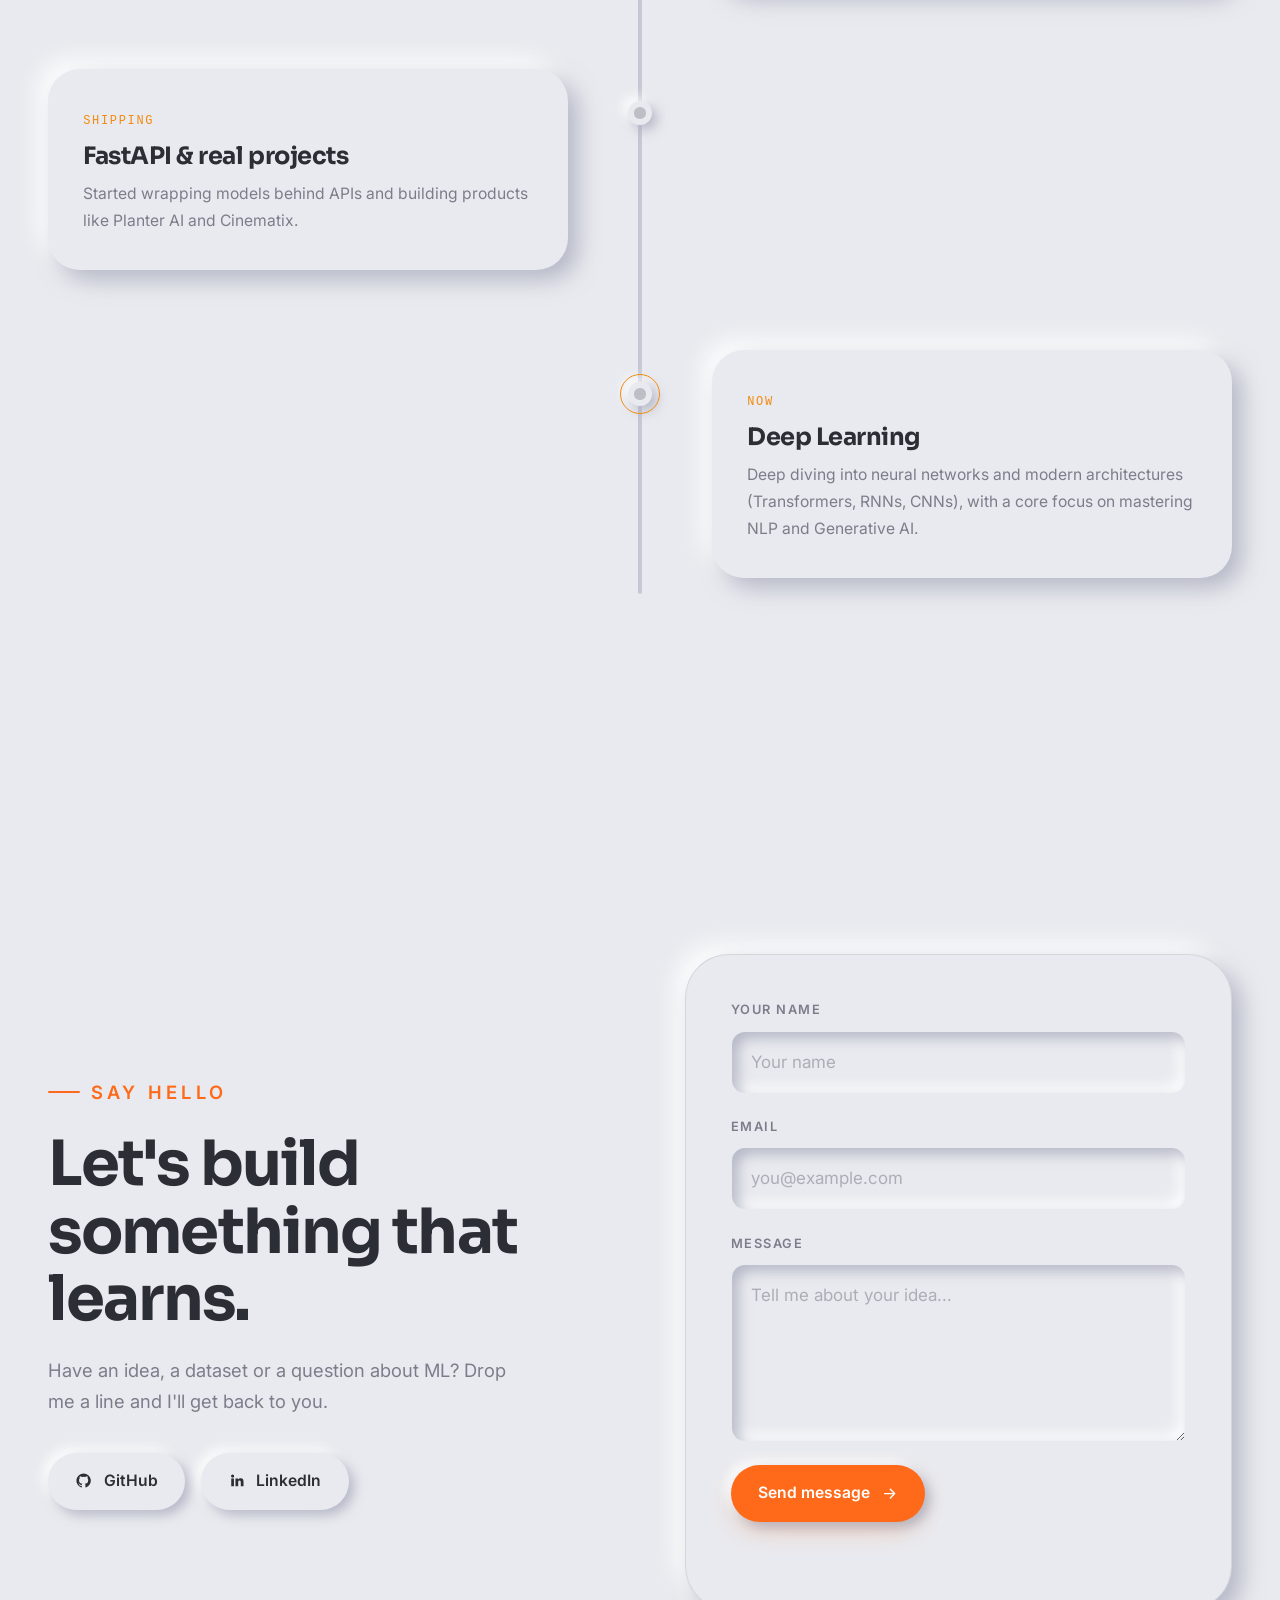
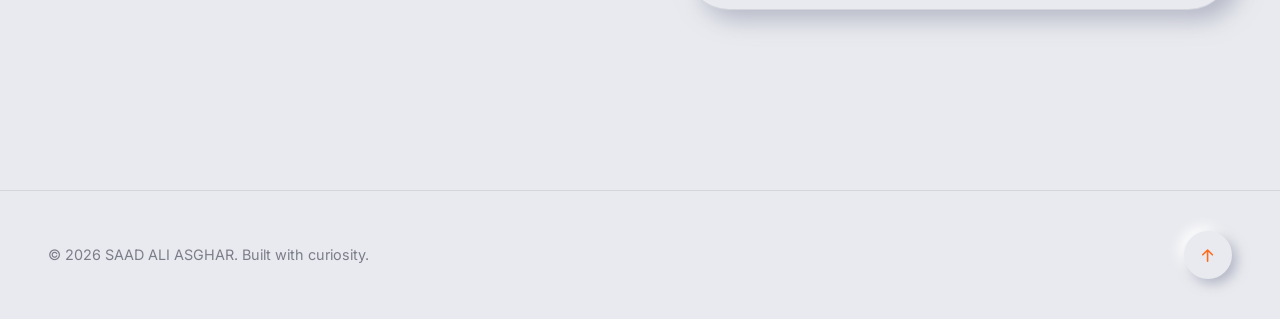
==== commit 2b6b6bec: "updated progile" ====
--- a/home.html
+++ b/home.html
@@ -68,7 +68,7 @@
     <header class="nav" id="navbar">
       <nav class="nav__bar neu neu-outline" aria-label="Primary">
         <a href="#home" class="nav__brand" data-scroll aria-label="Go to top">
-          <span class="nav__avatar"><img src="icon-logo.svg" alt="Portrait" width="44" height="44" /></span>
+          <span class="nav__avatar"><img src="assets/images/portrait-studio.jpg" alt="Portrait" width="44" height="44" /></span>
           <span class="nav__name"><b data-profile="SAAD ALI ASGHAR">SAAD ALI ASGHAR</b><small>ICS &middot; ML &middot; DL student</small></span>
         </a>
         <ul class="nav__links">
@@ -80,7 +80,7 @@
           <li><a href="#contact" data-scroll data-nav><svg><use href="#i-mail" /></svg><span>Contact</span></a></li>
         </ul>
         <div class="nav__actions">
-          <a class="nav__social" id="nav-linkedin" href="https://www.linkedin.com/in/your-handle" target="_blank" rel="noopener" aria-label="View LinkedIn profile">
+          <a class="nav__social" id="nav-linkedin" href="https://www.linkedin.com/in/saad-ali-asghar/" target="_blank" rel="noopener" aria-label="View LinkedIn profile">
             <svg><use href="#i-linkedin" /></svg>
           </a>
           <button class="theme-toggle" type="button" aria-label="Toggle light and dark theme">
@@ -91,6 +91,7 @@
     </header>
 
     <main>
+
       <!-- ===================== HERO ===================== -->
       <section class="hero" id="home" data-tone="a">
         <div class="hero__net" aria-hidden="true"><canvas id="hero-net"></canvas></div>
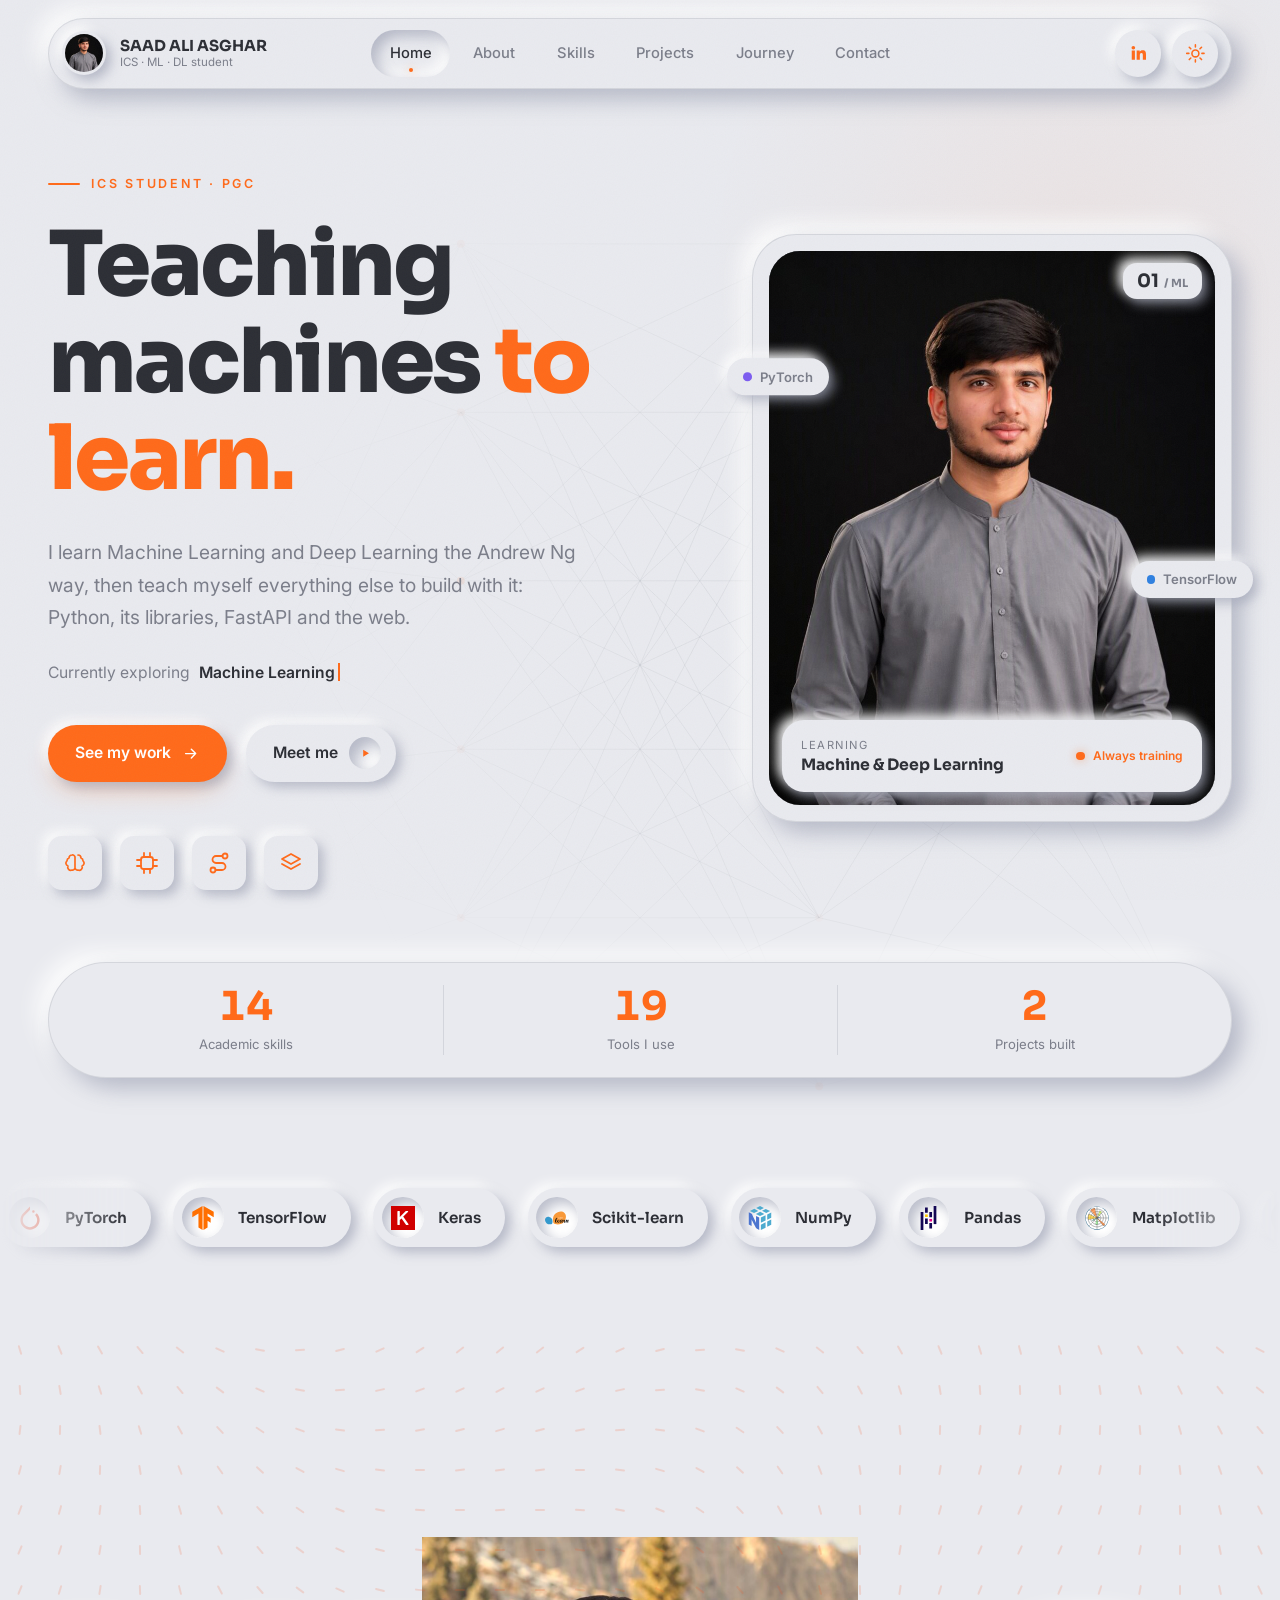
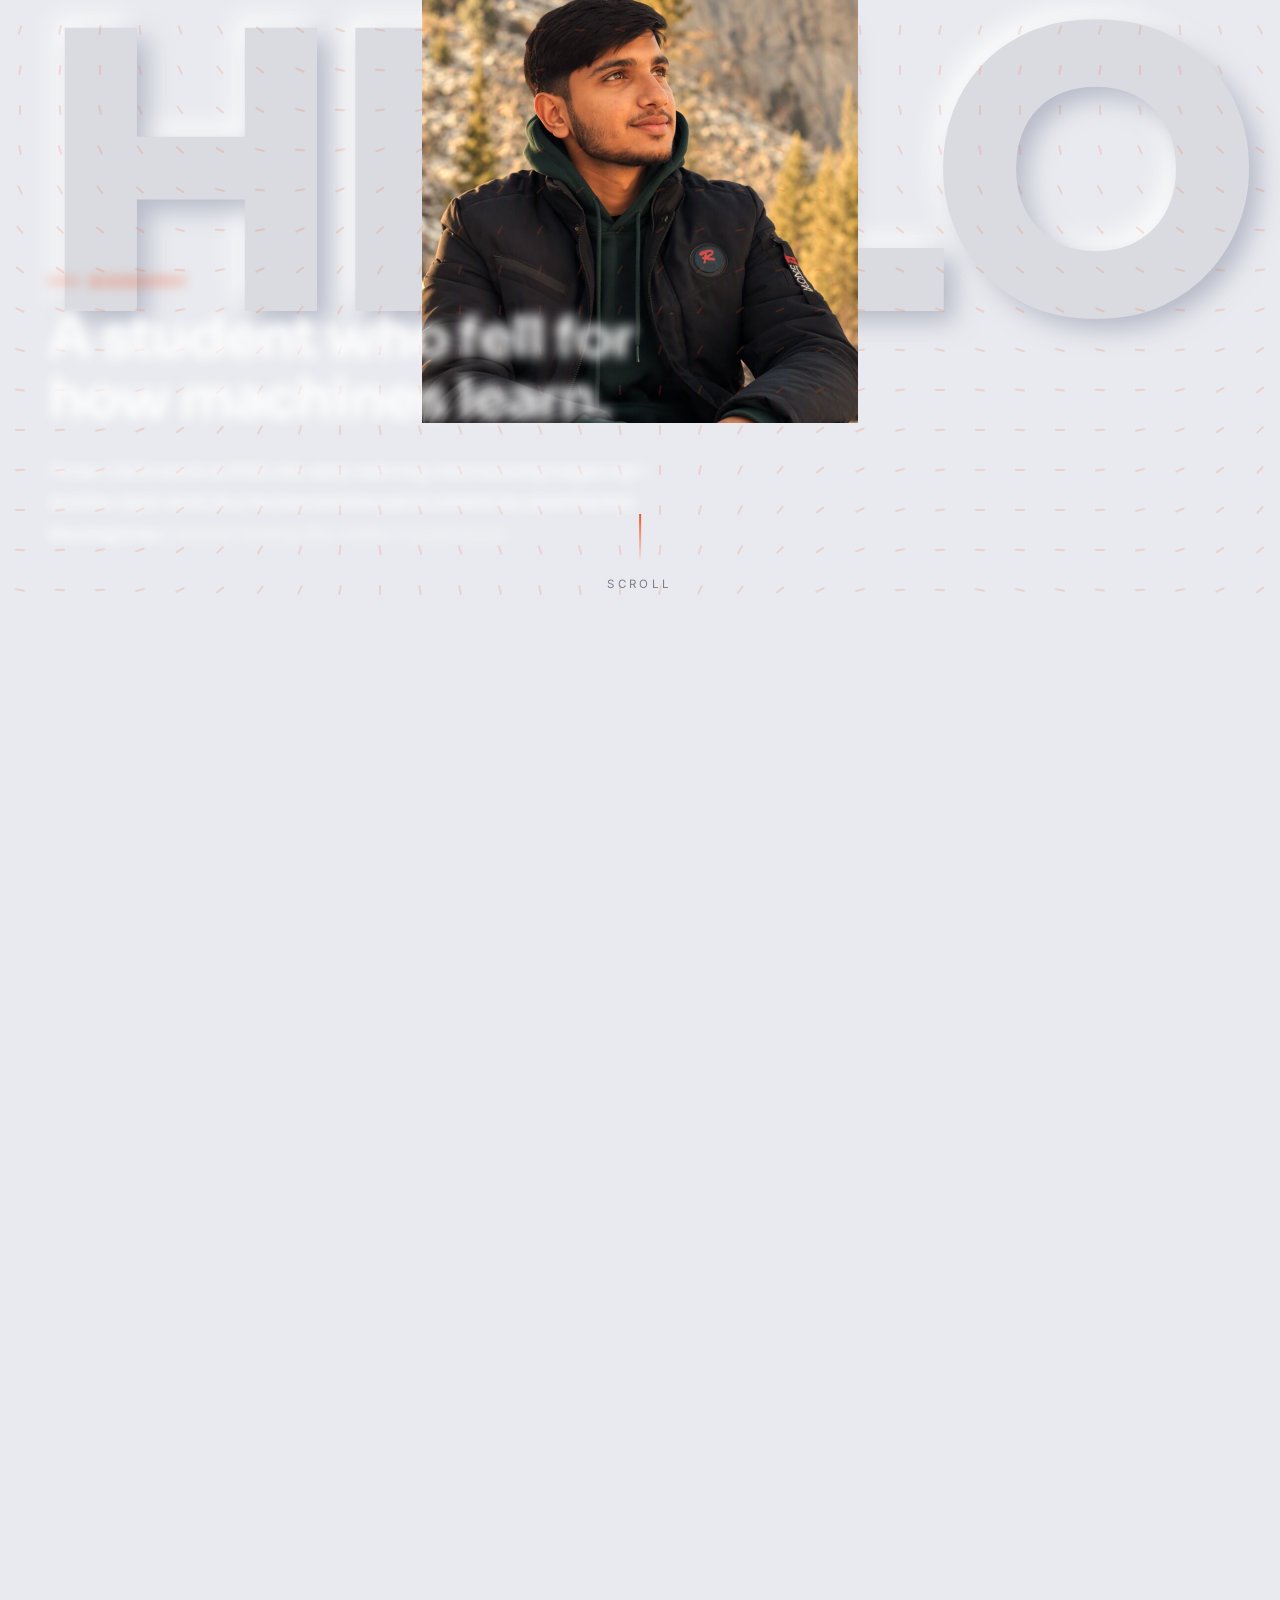
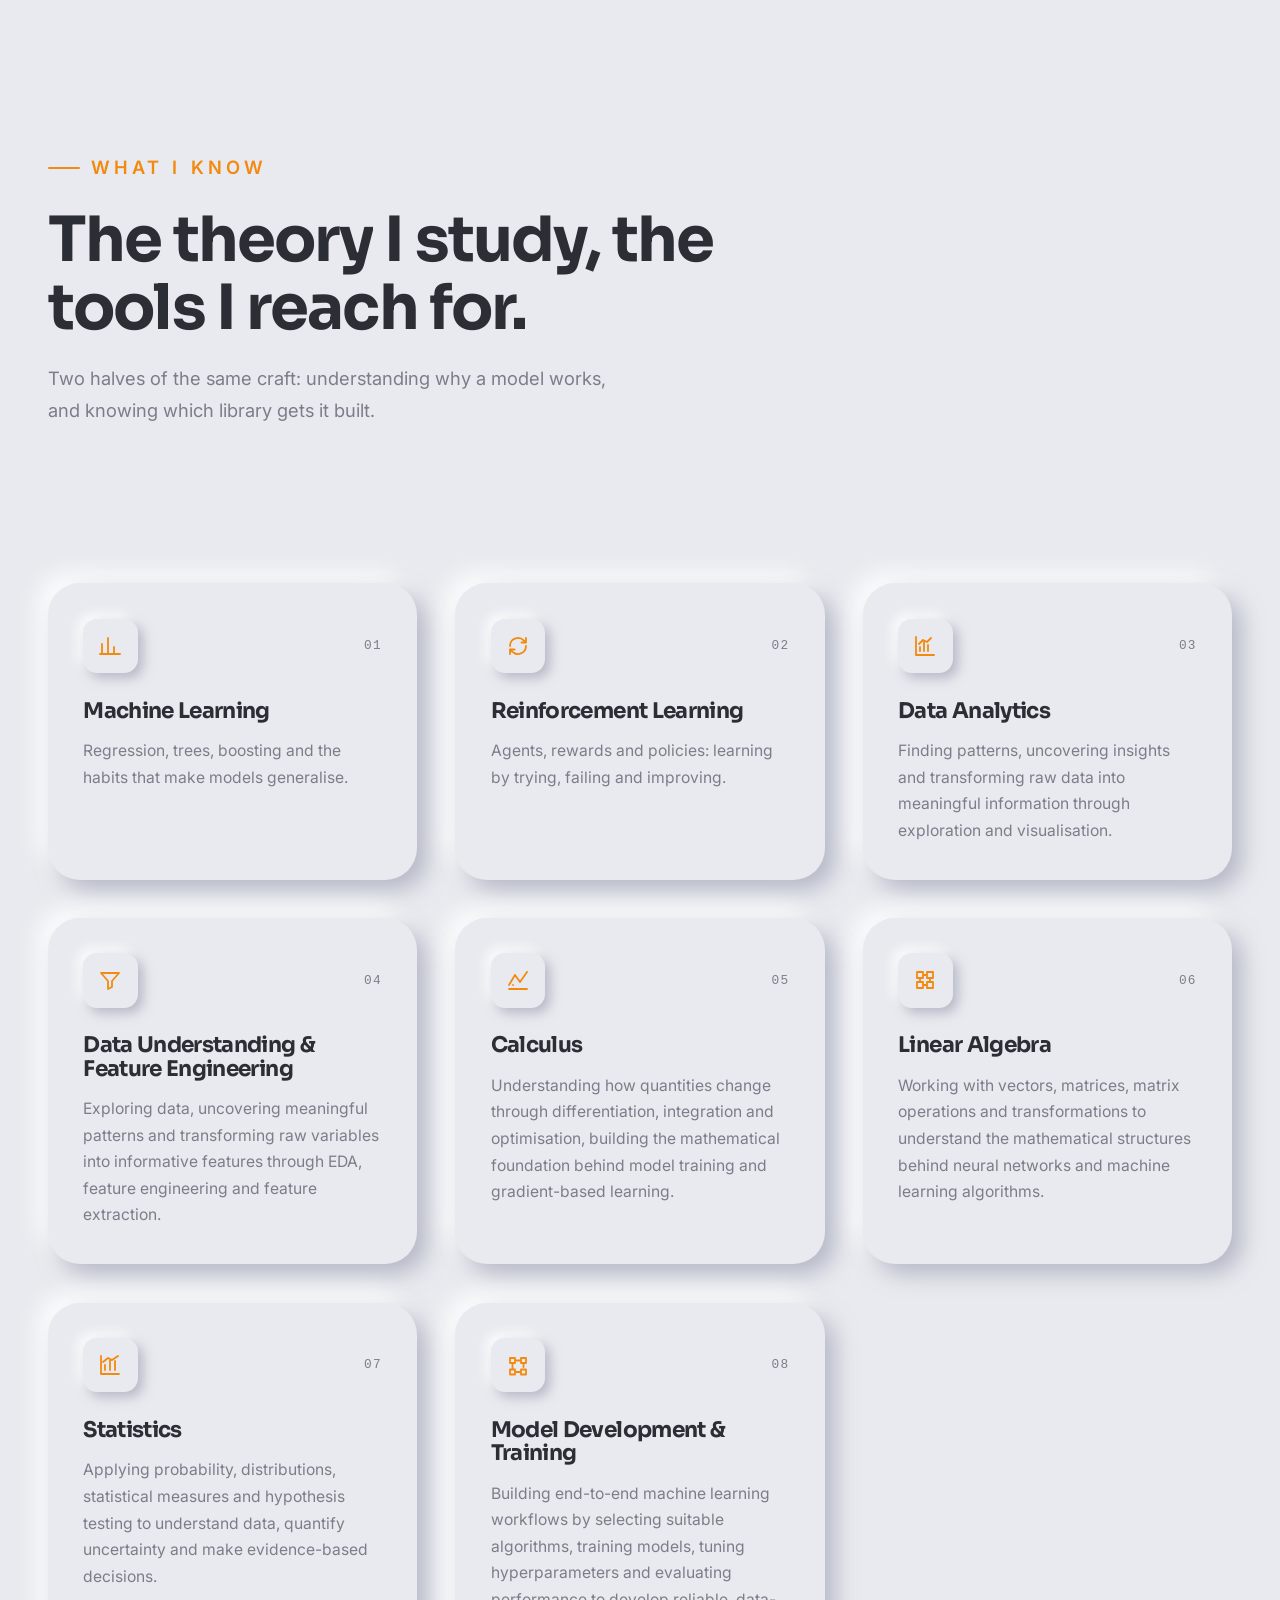
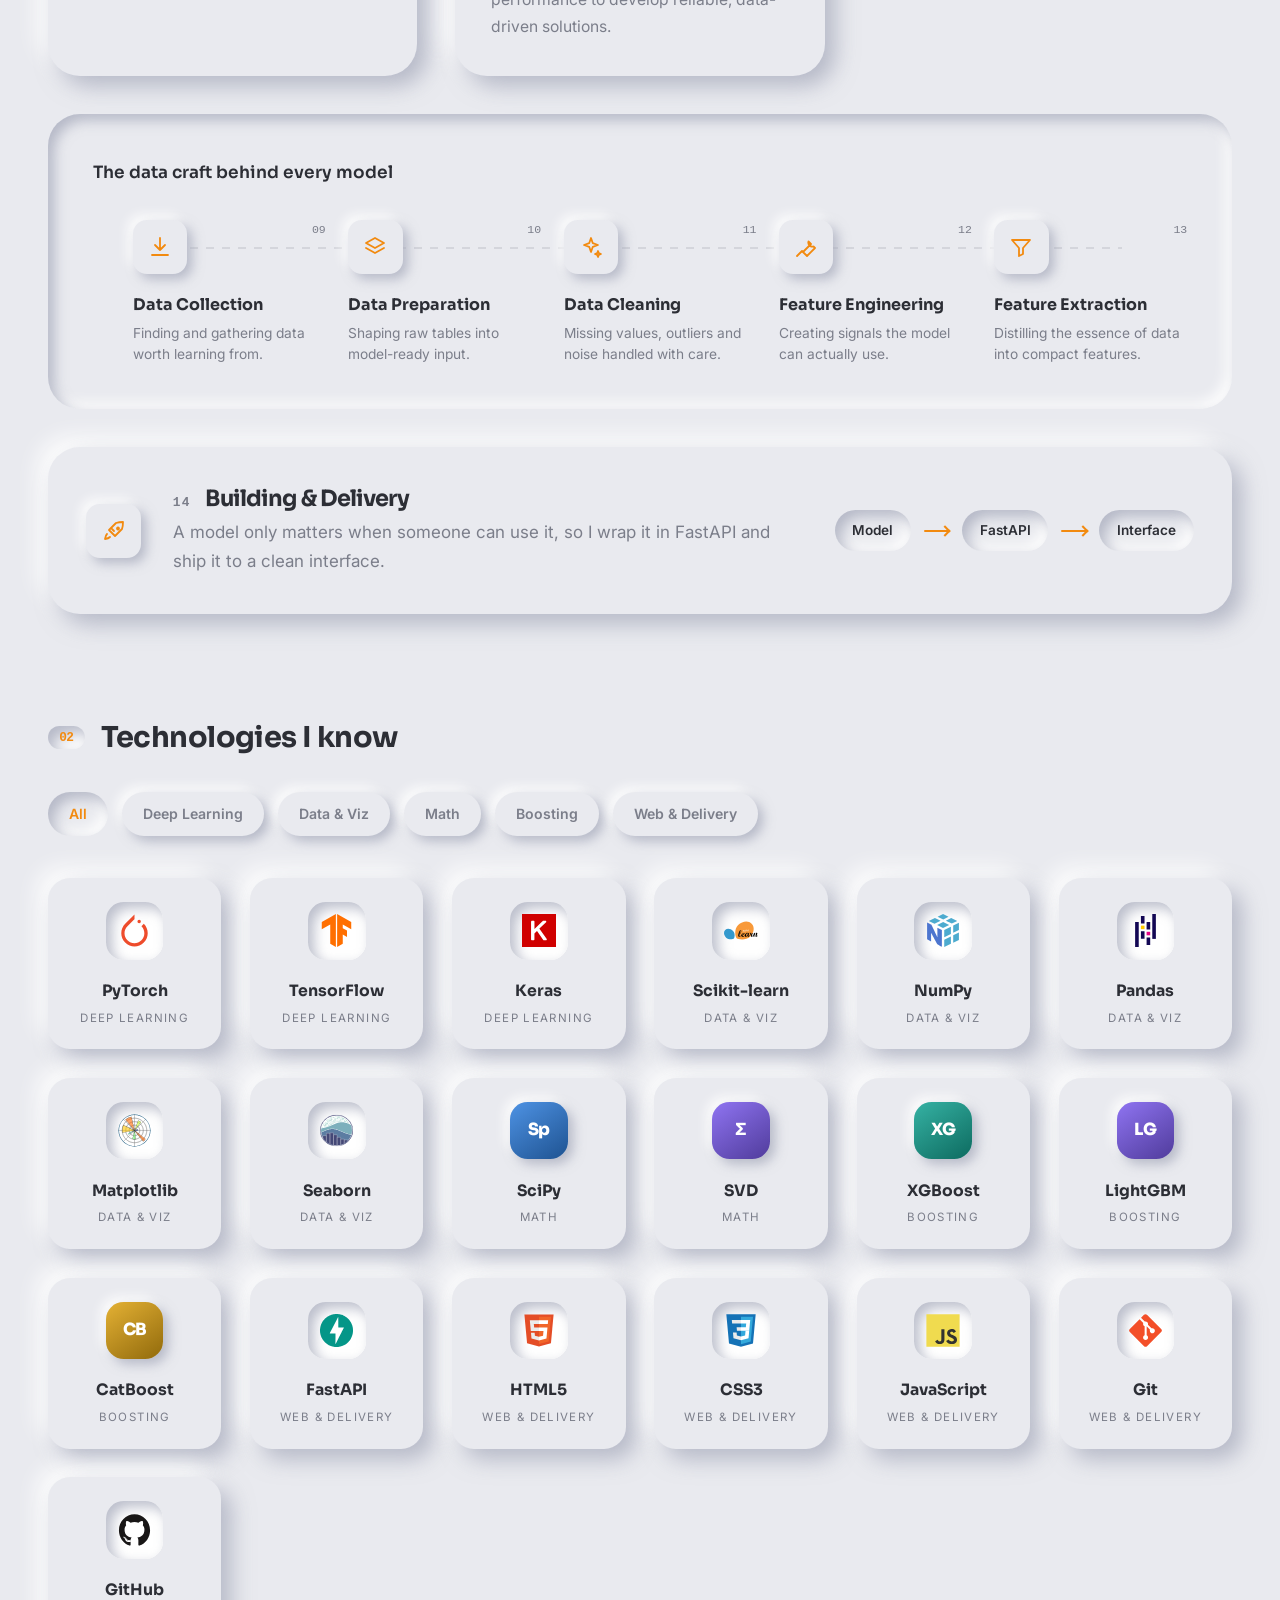
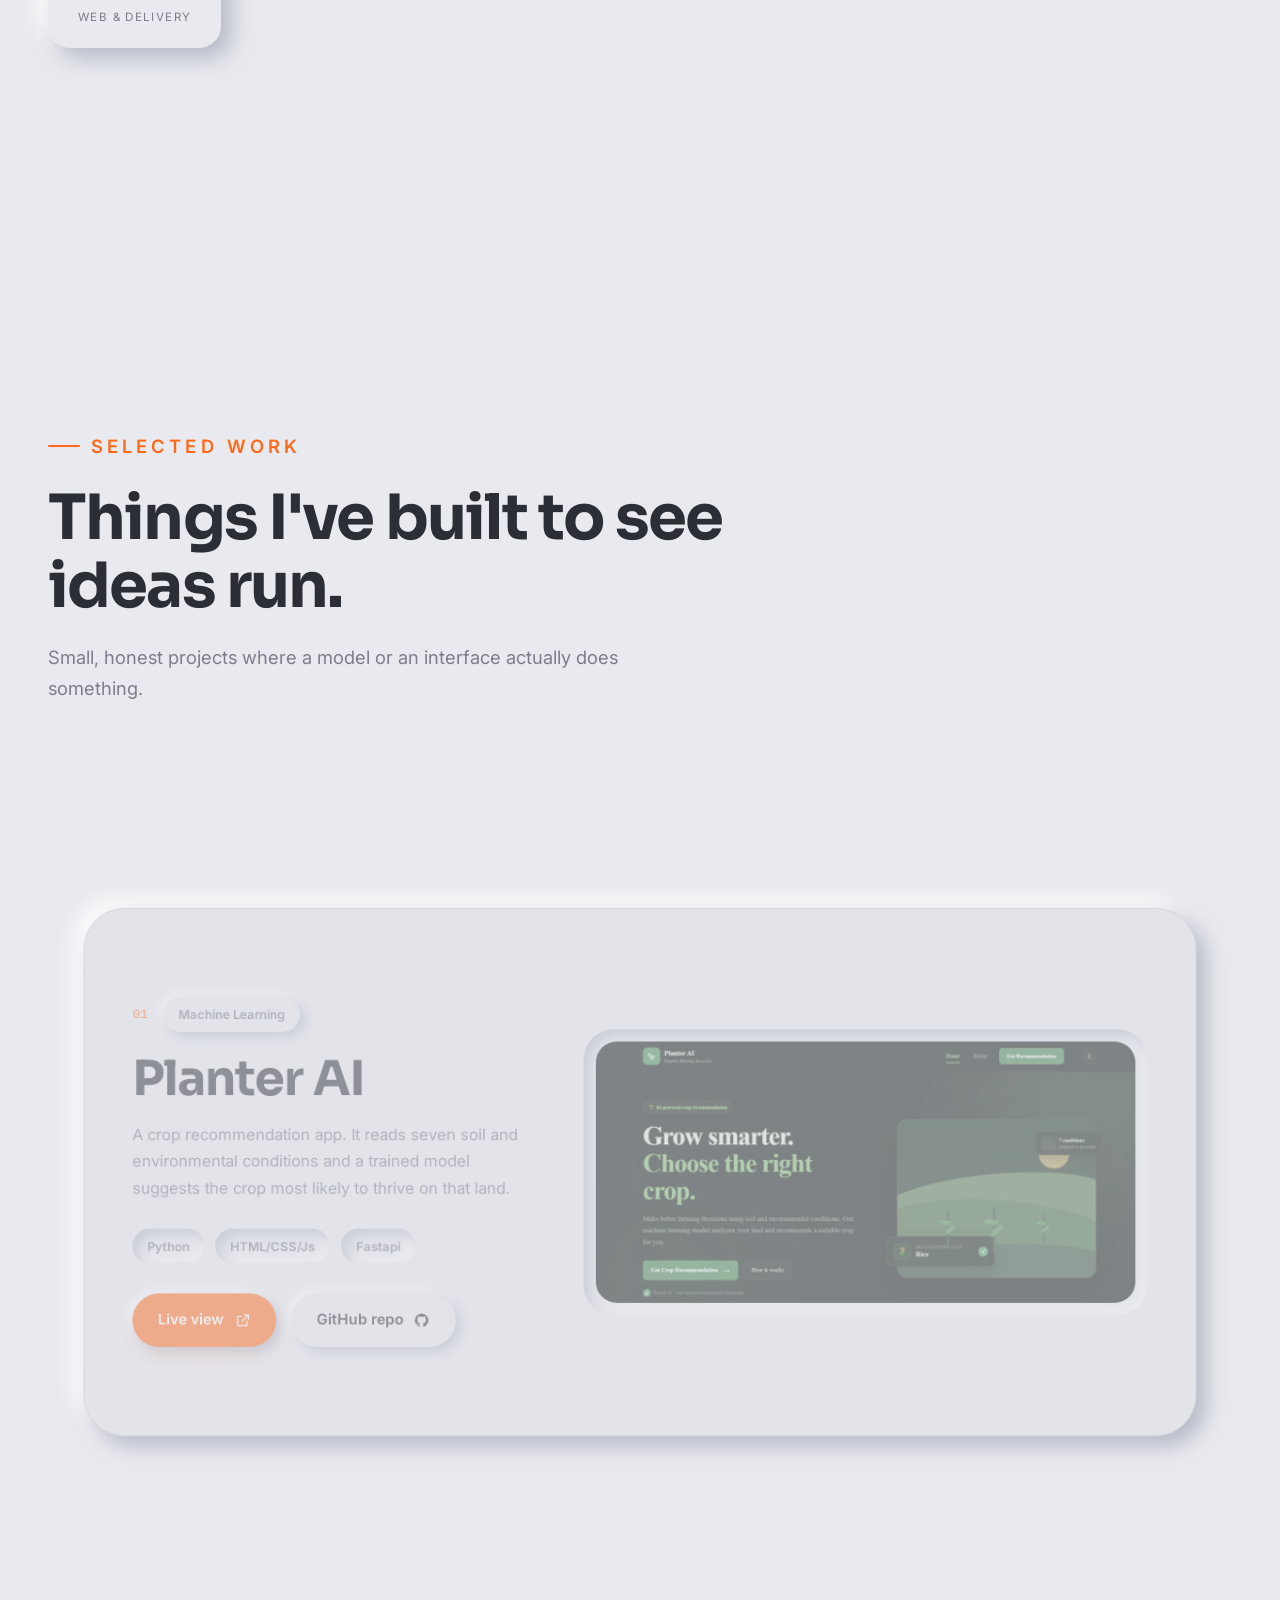
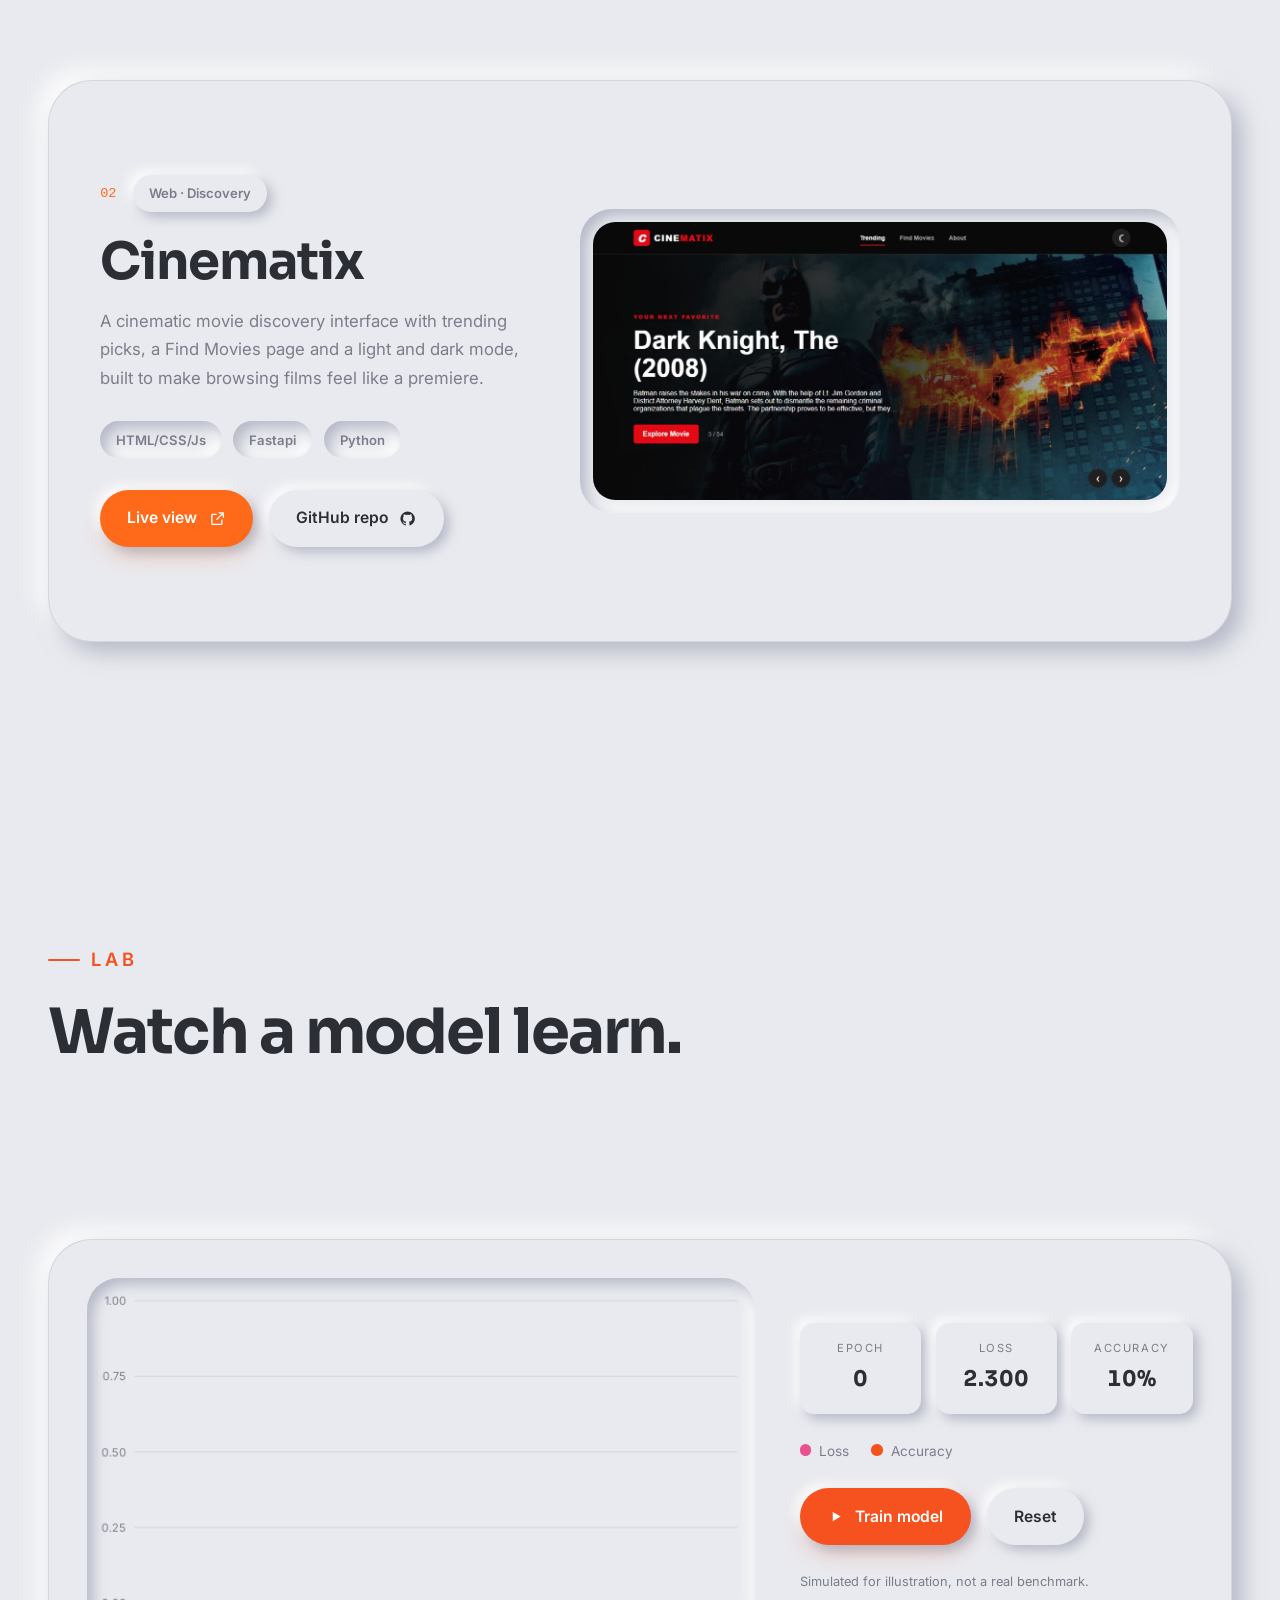
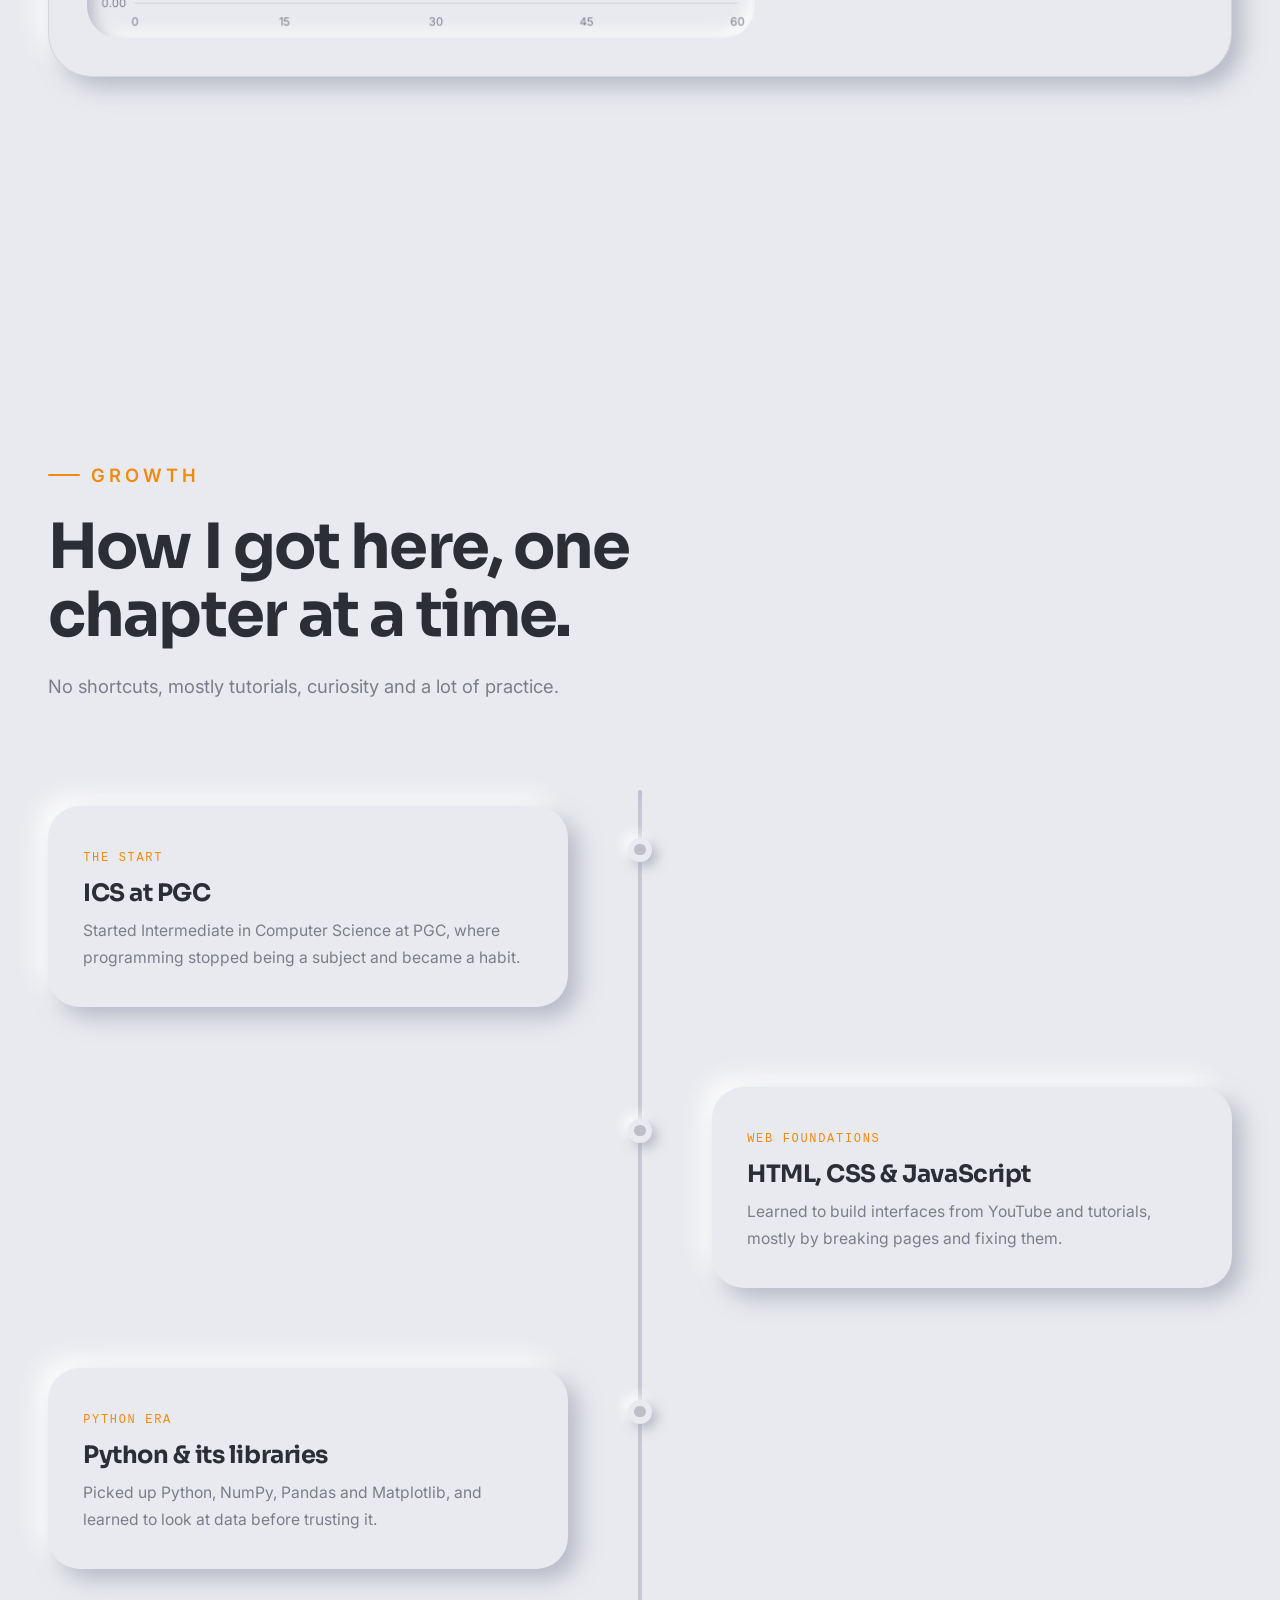
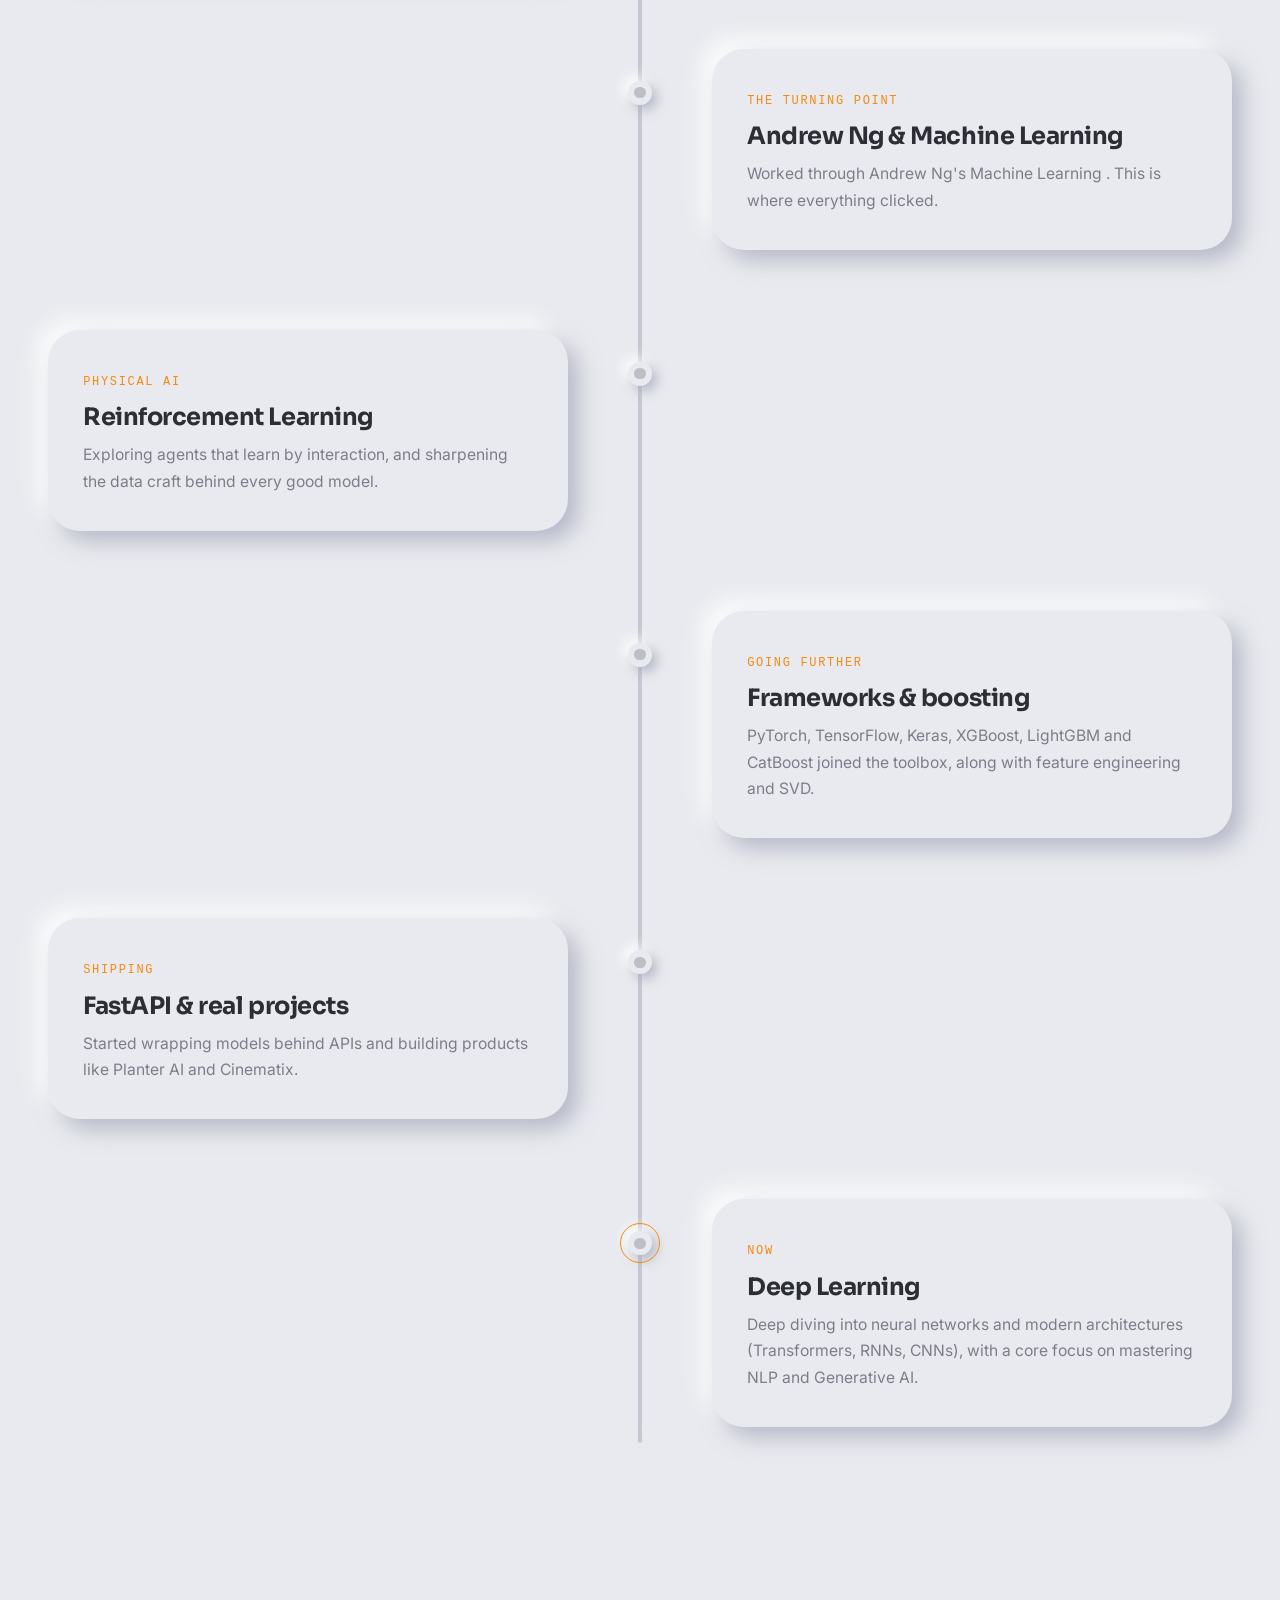
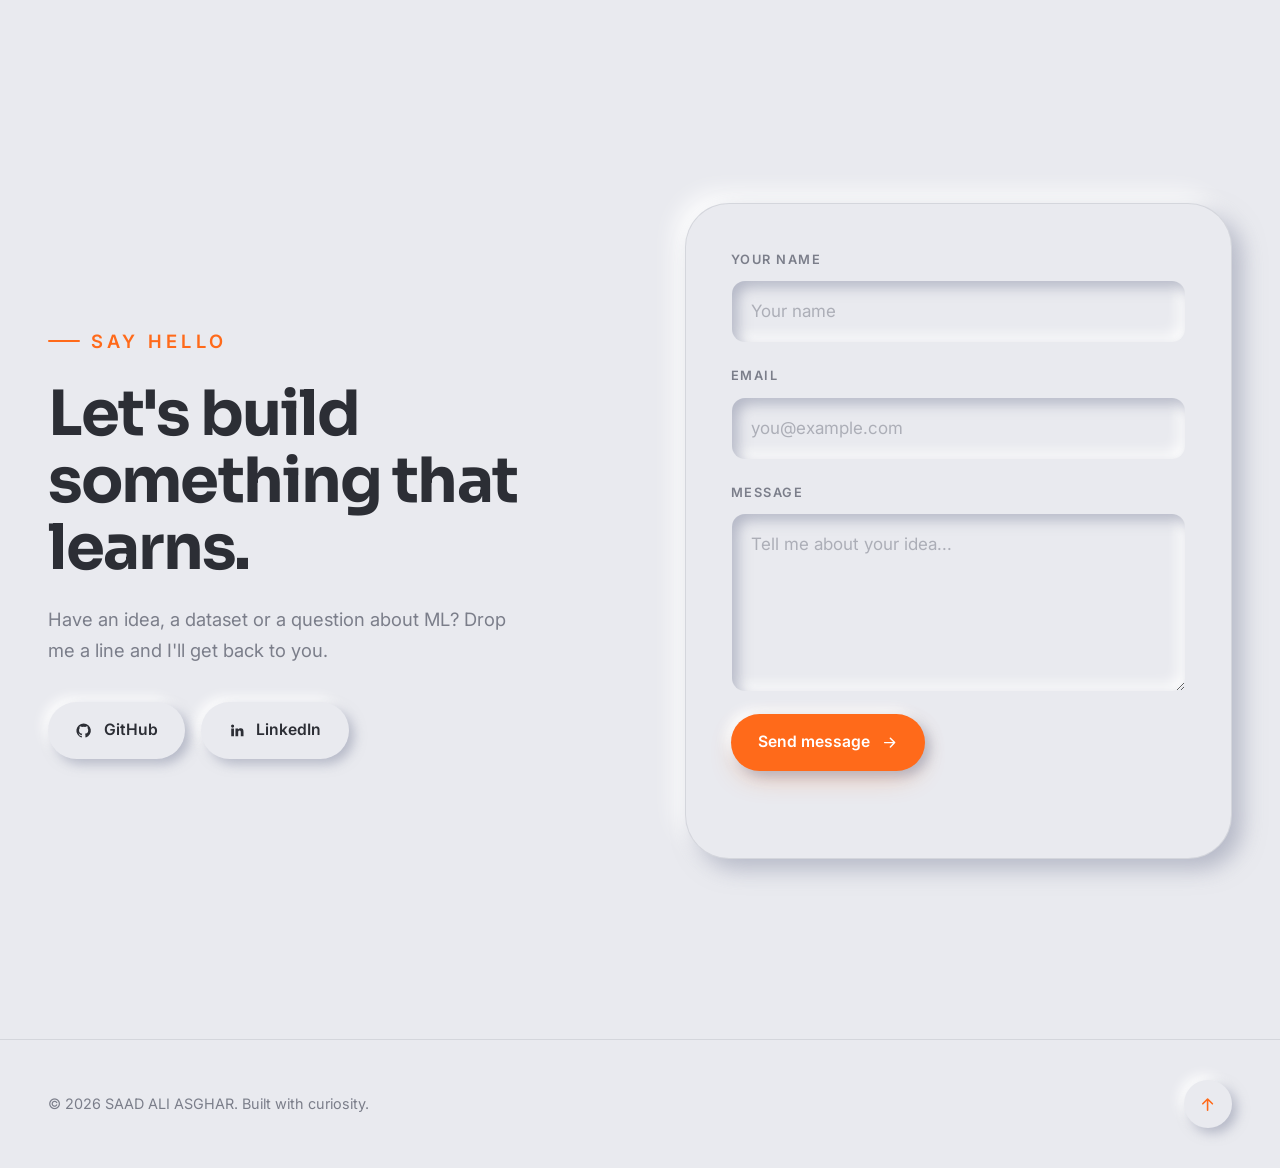
==== commit 09c2a85e: "add skills" ====
--- a/home.html
+++ b/home.html
@@ -192,7 +192,7 @@
           </div>
 
           <div class="skills__block">
-            <h3 class="skills__label" data-reveal="up"><span>01</span> Academic skills</h3>
+            <h3 class="skills__label" data-reveal="up"><span>01</span> Core Skills</h3>
             <div class="academic" id="academic"></div>
           </div>
 
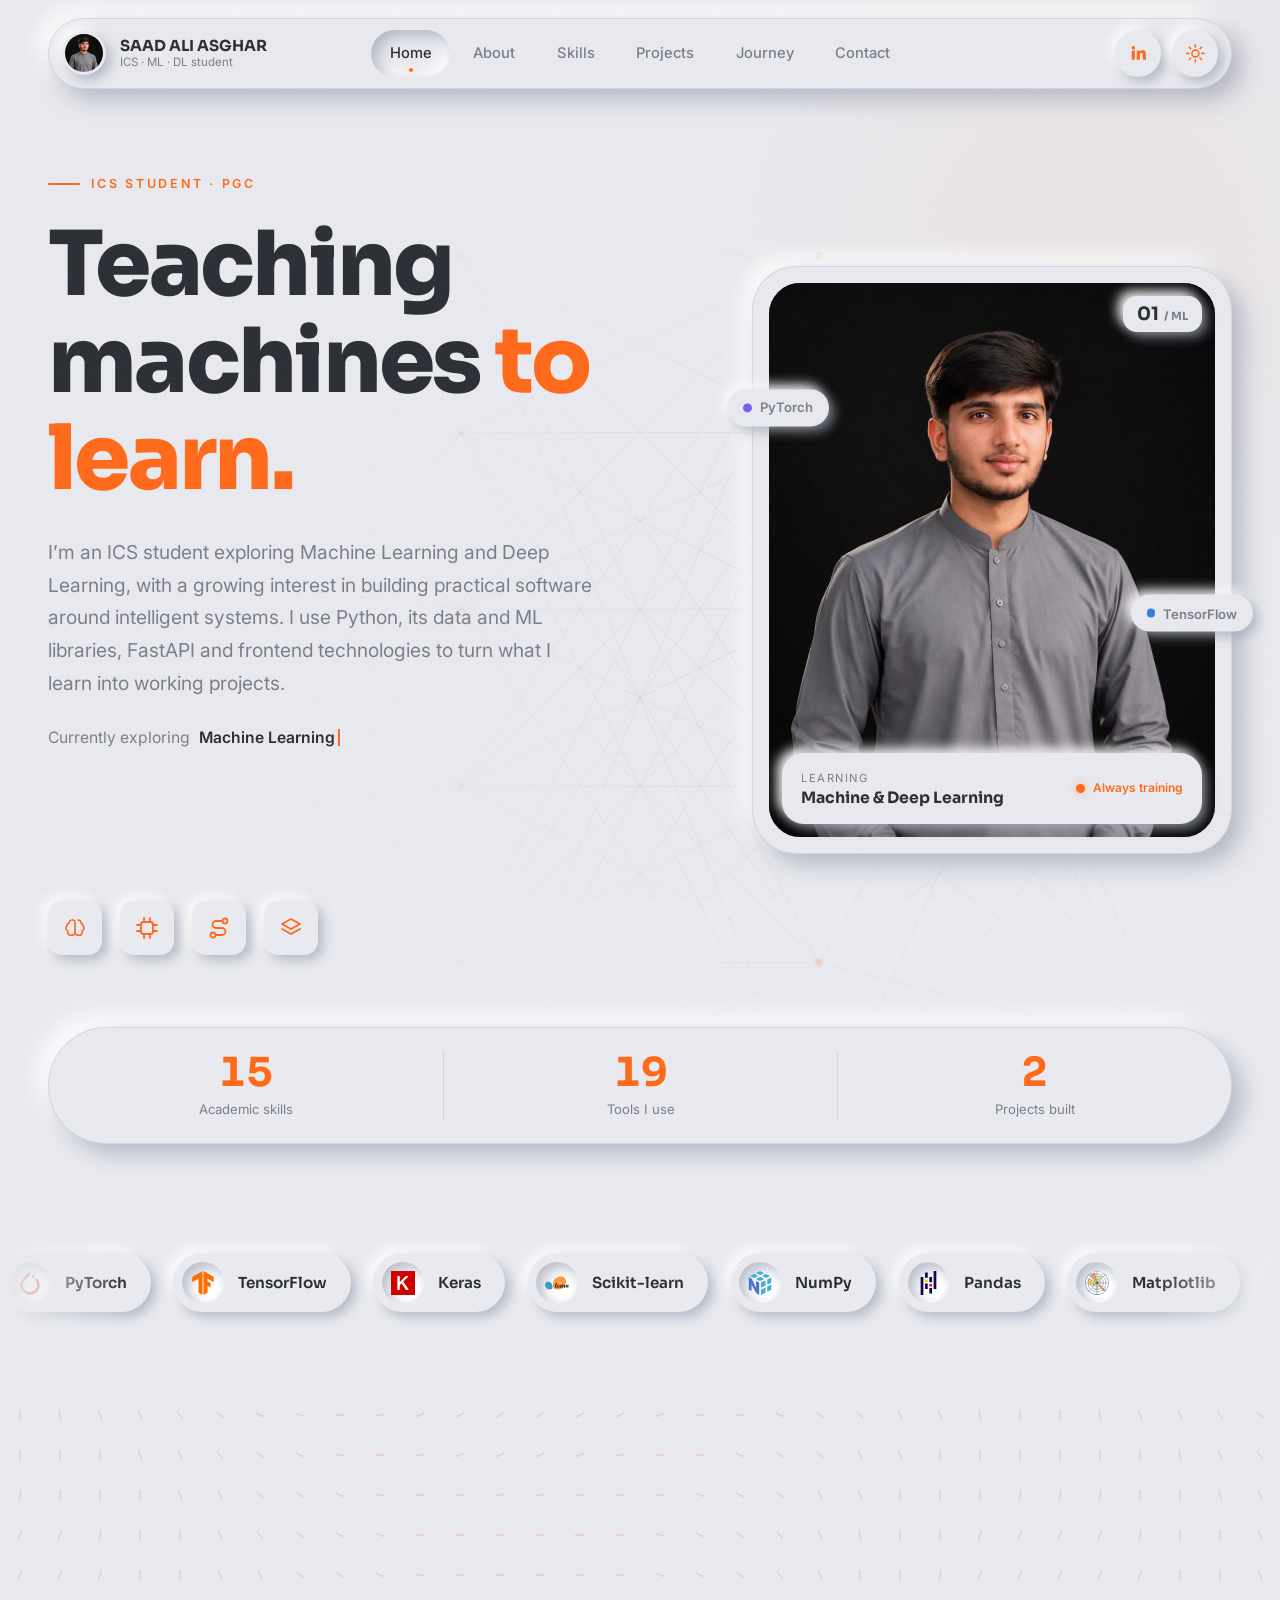
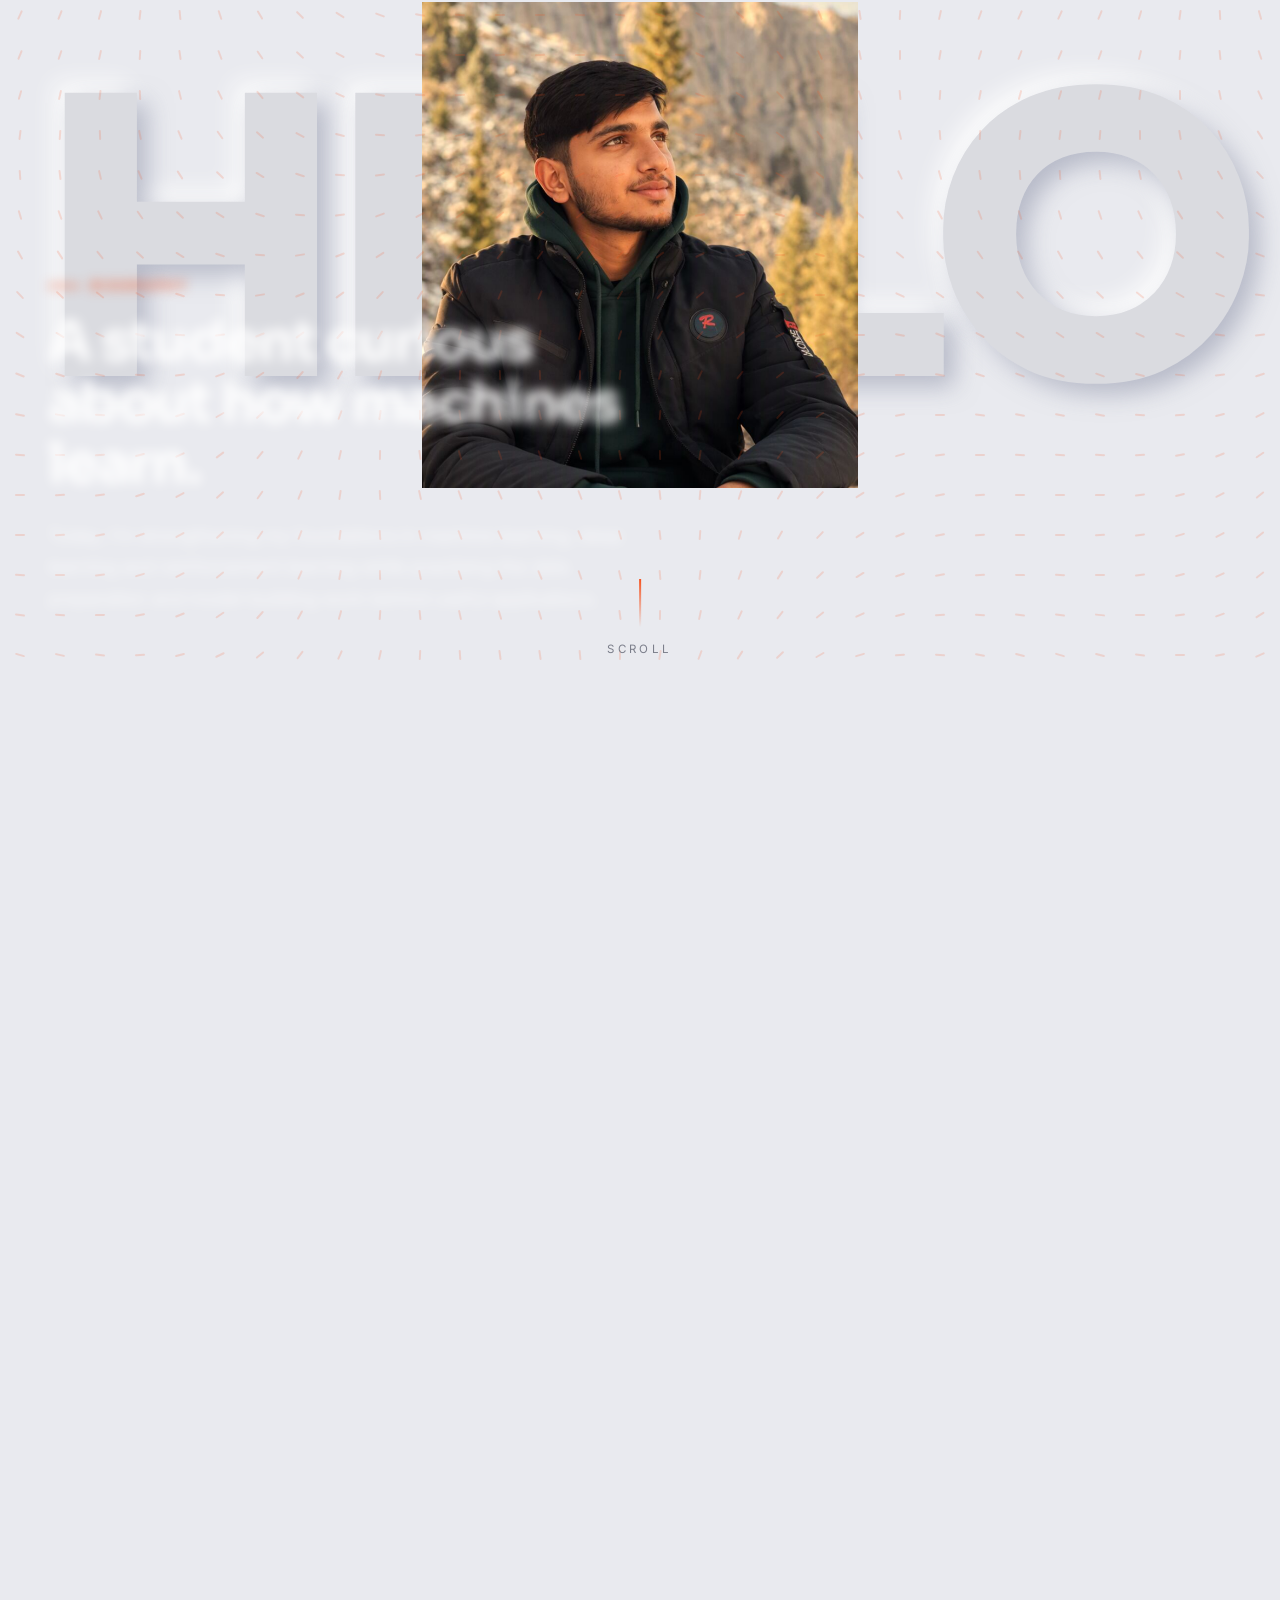
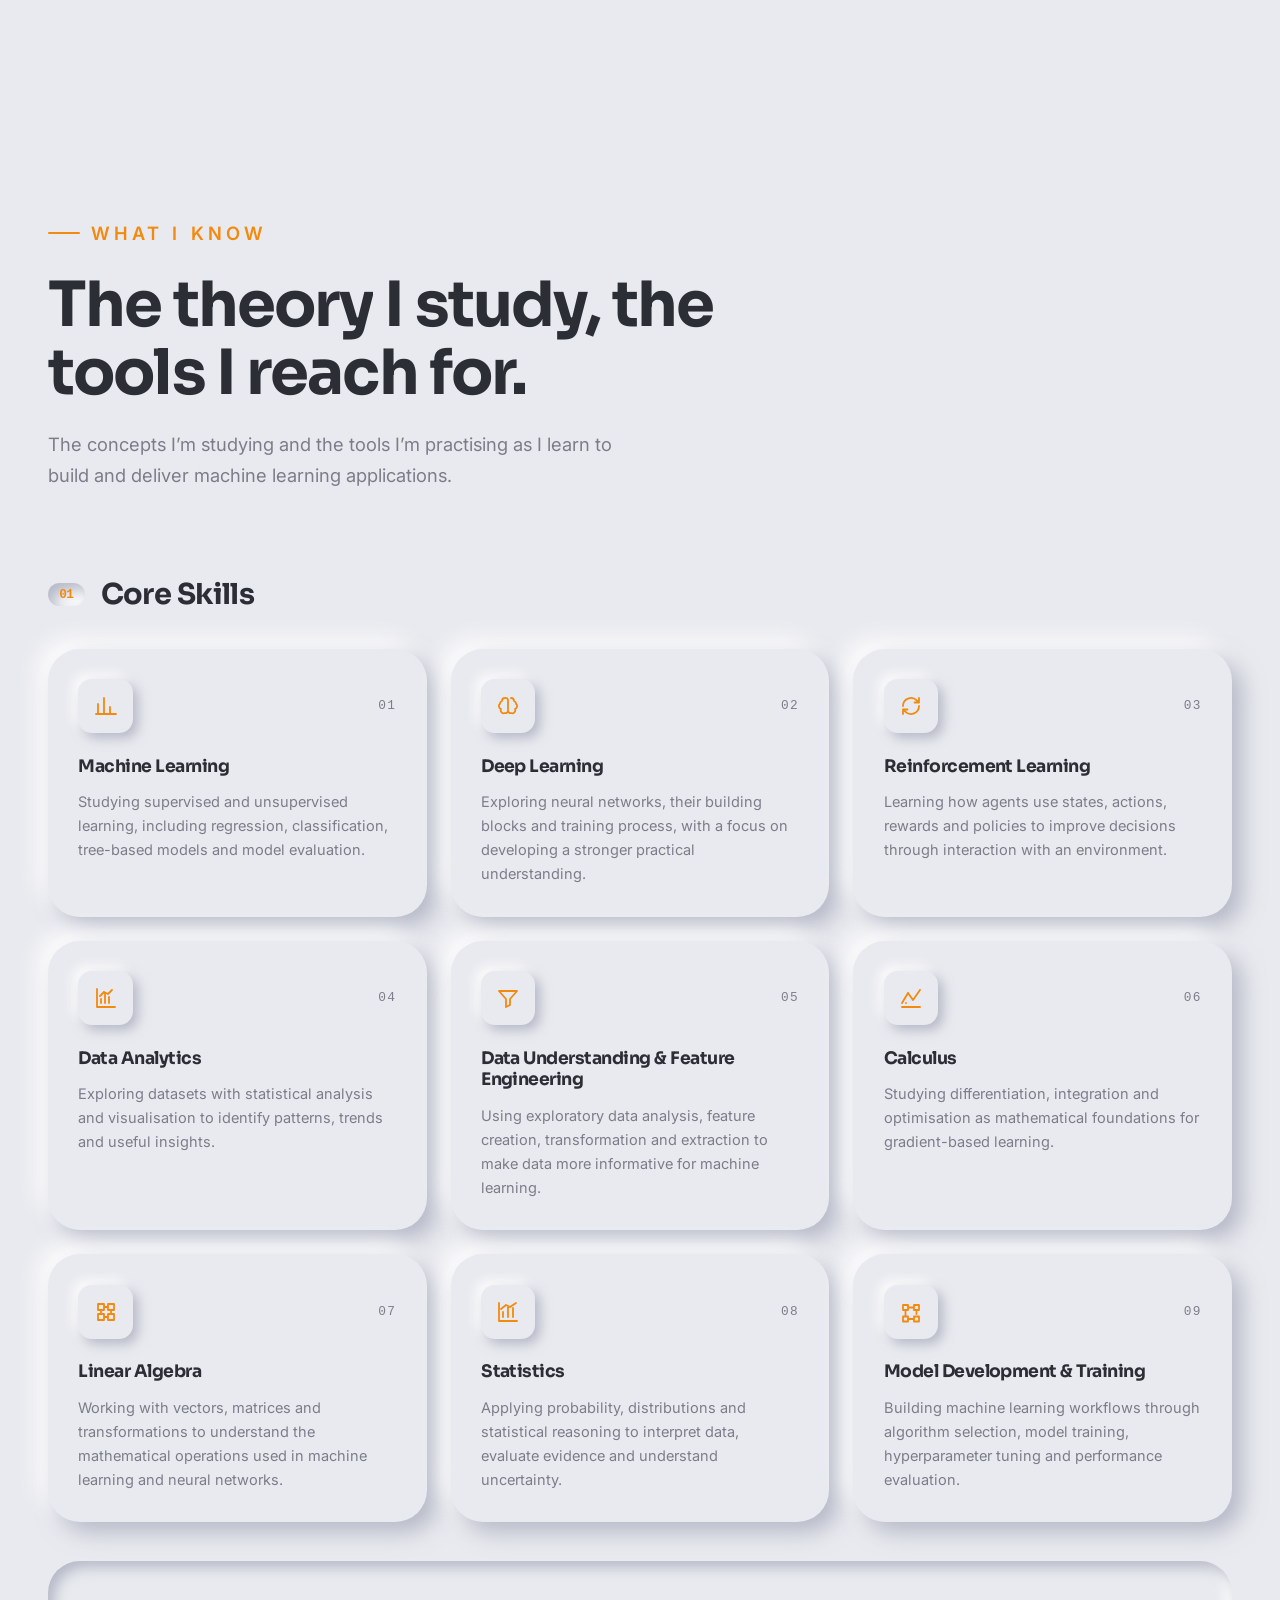
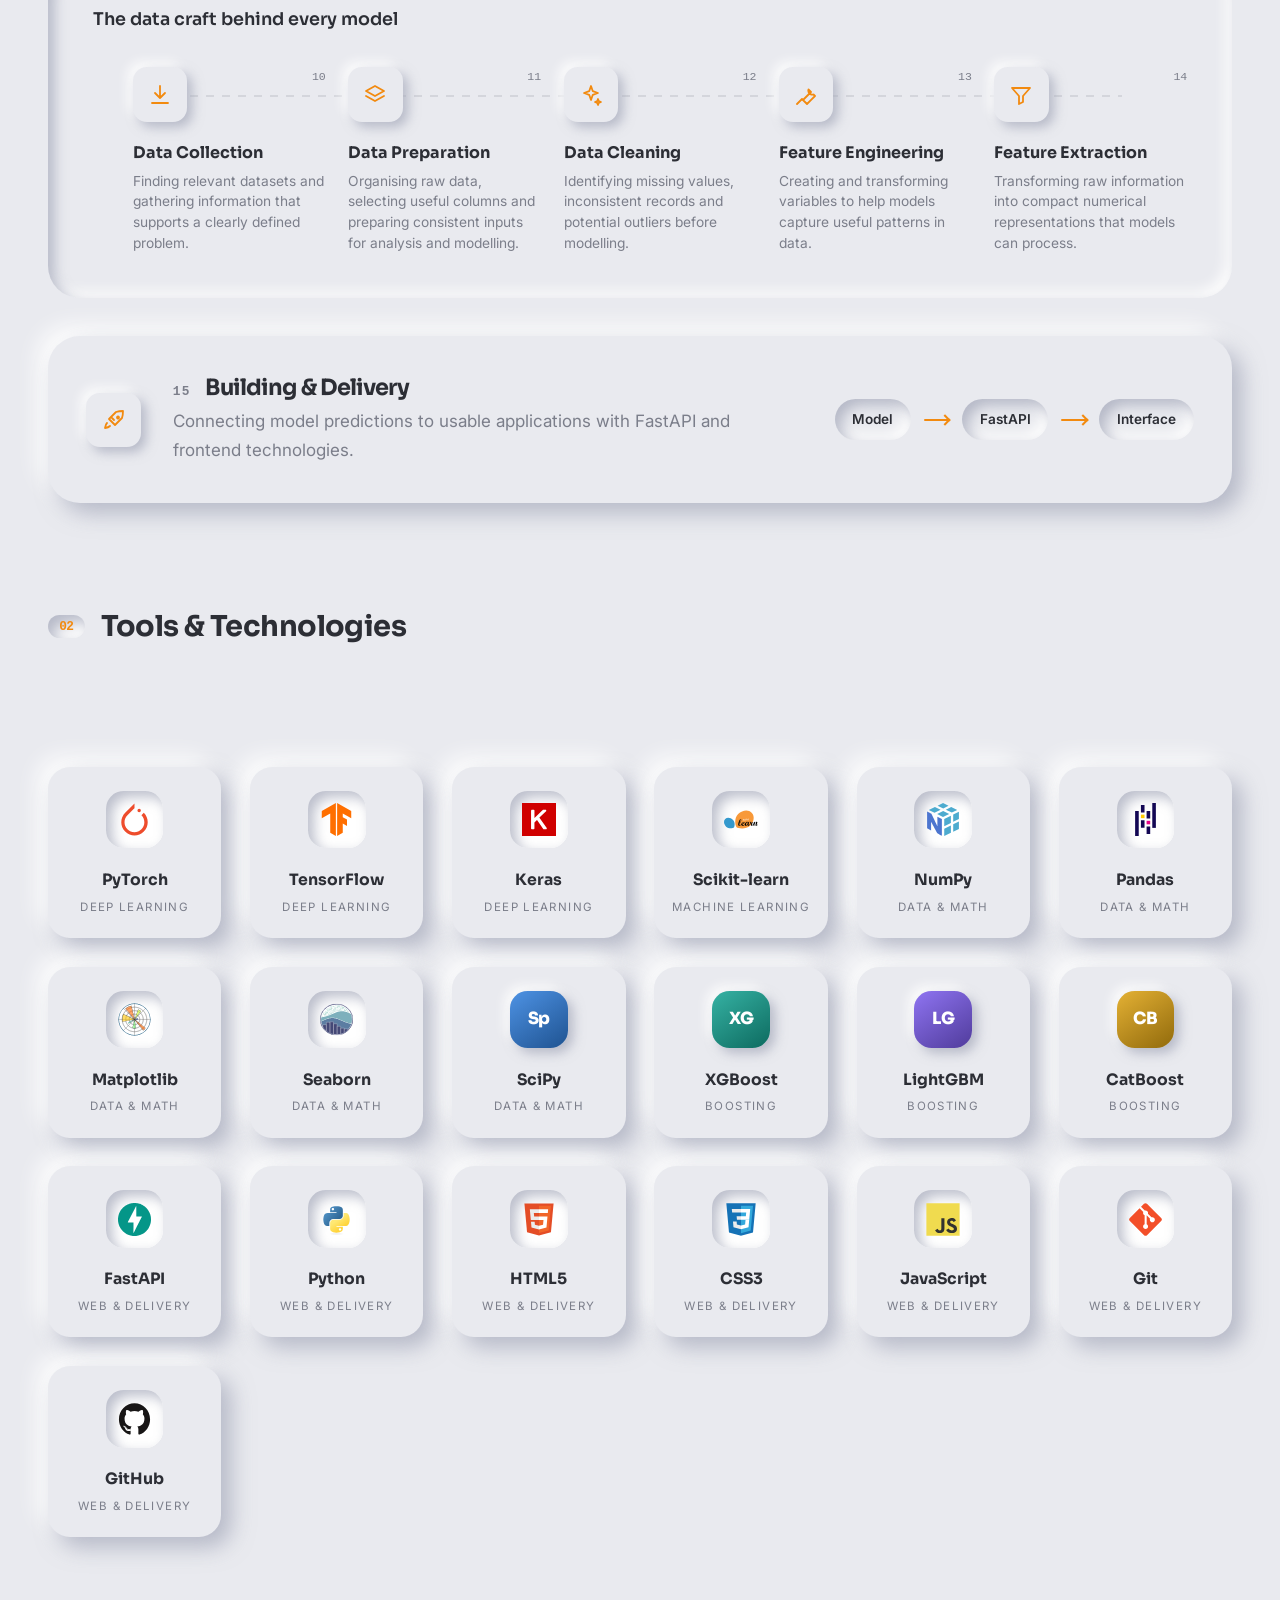
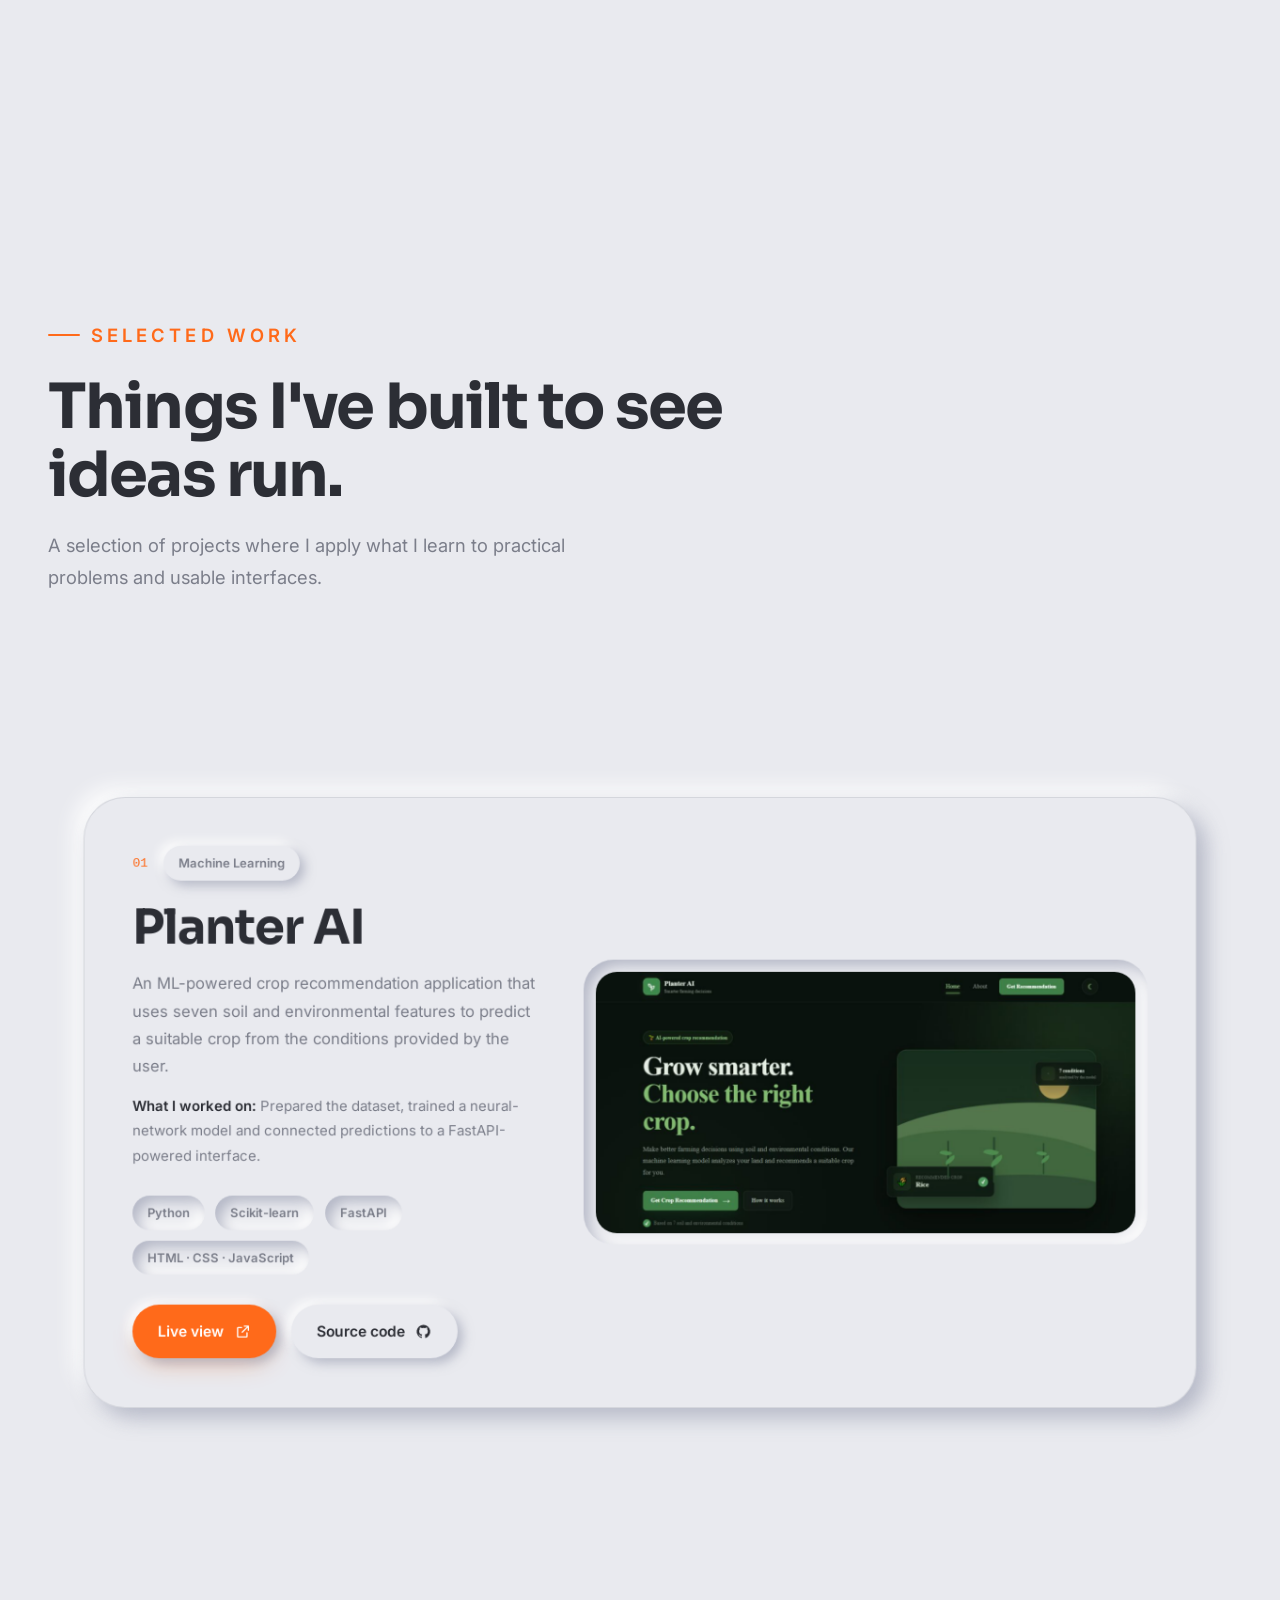
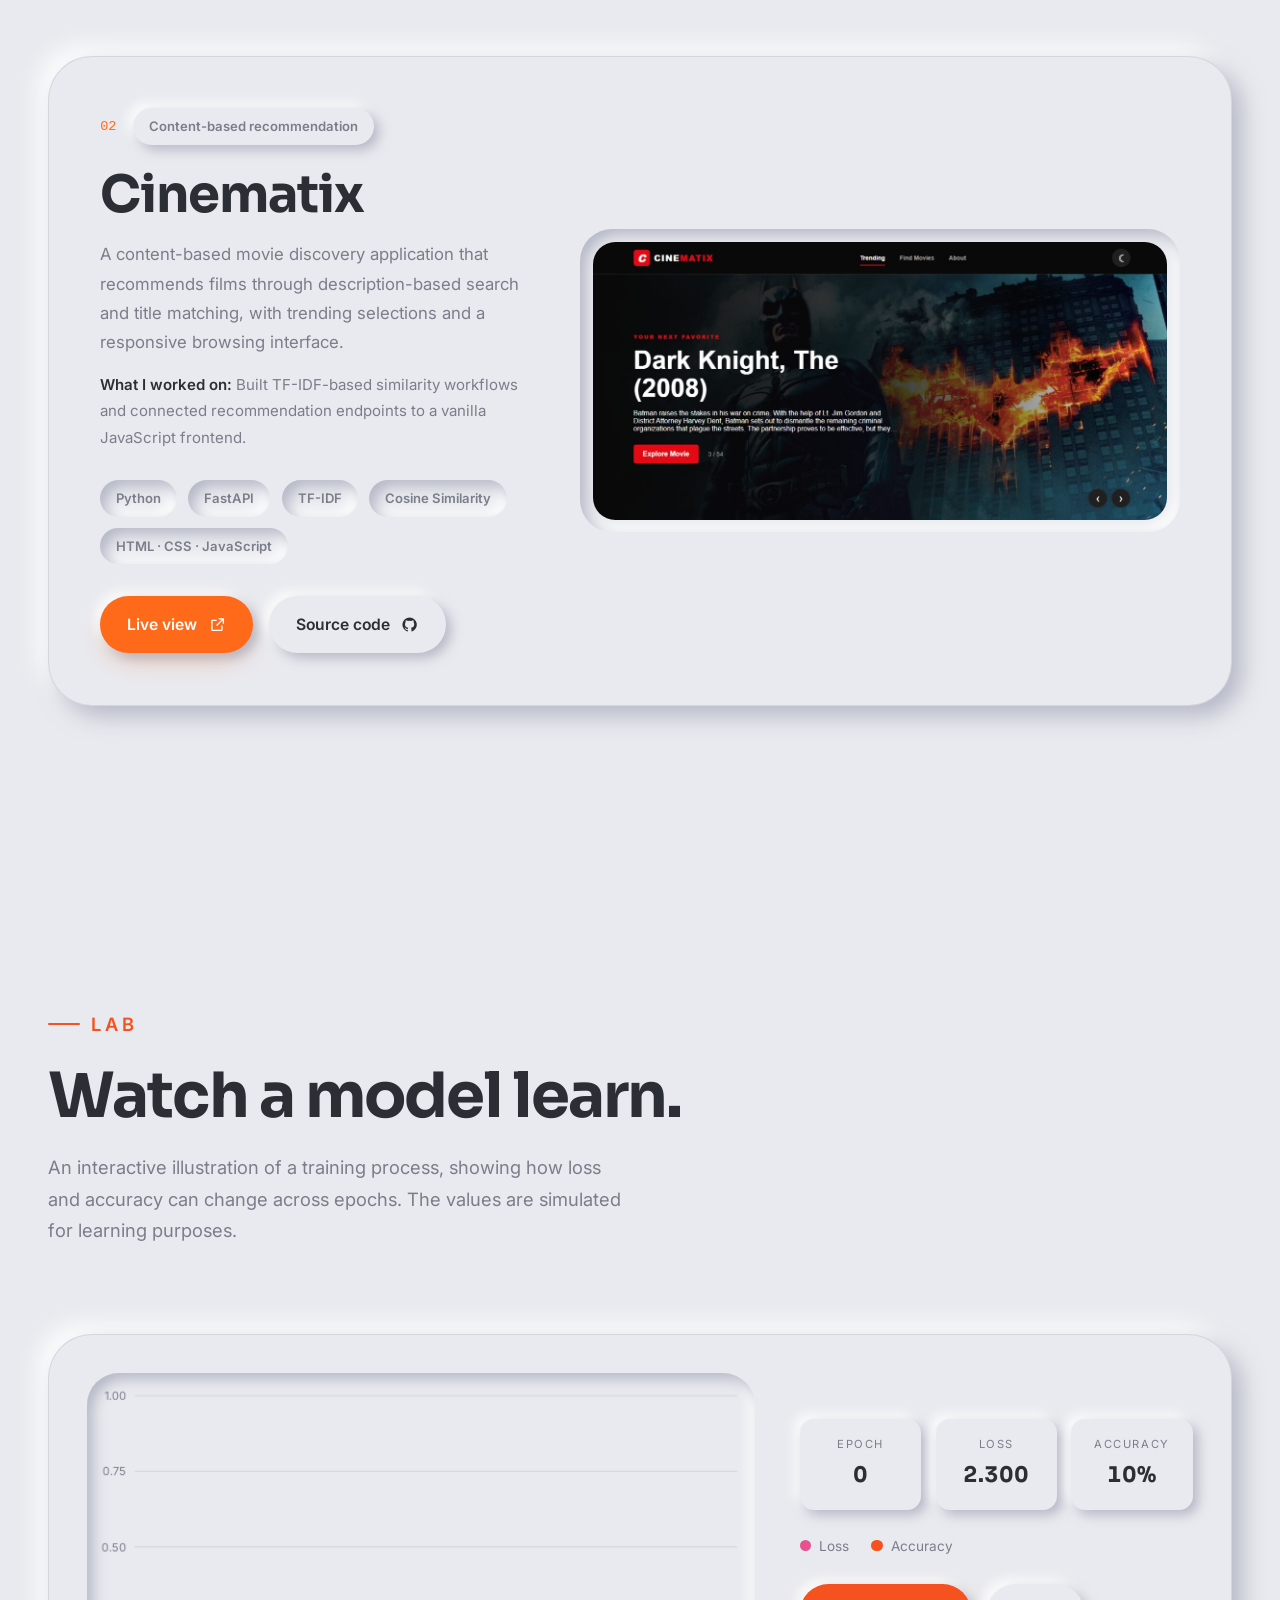
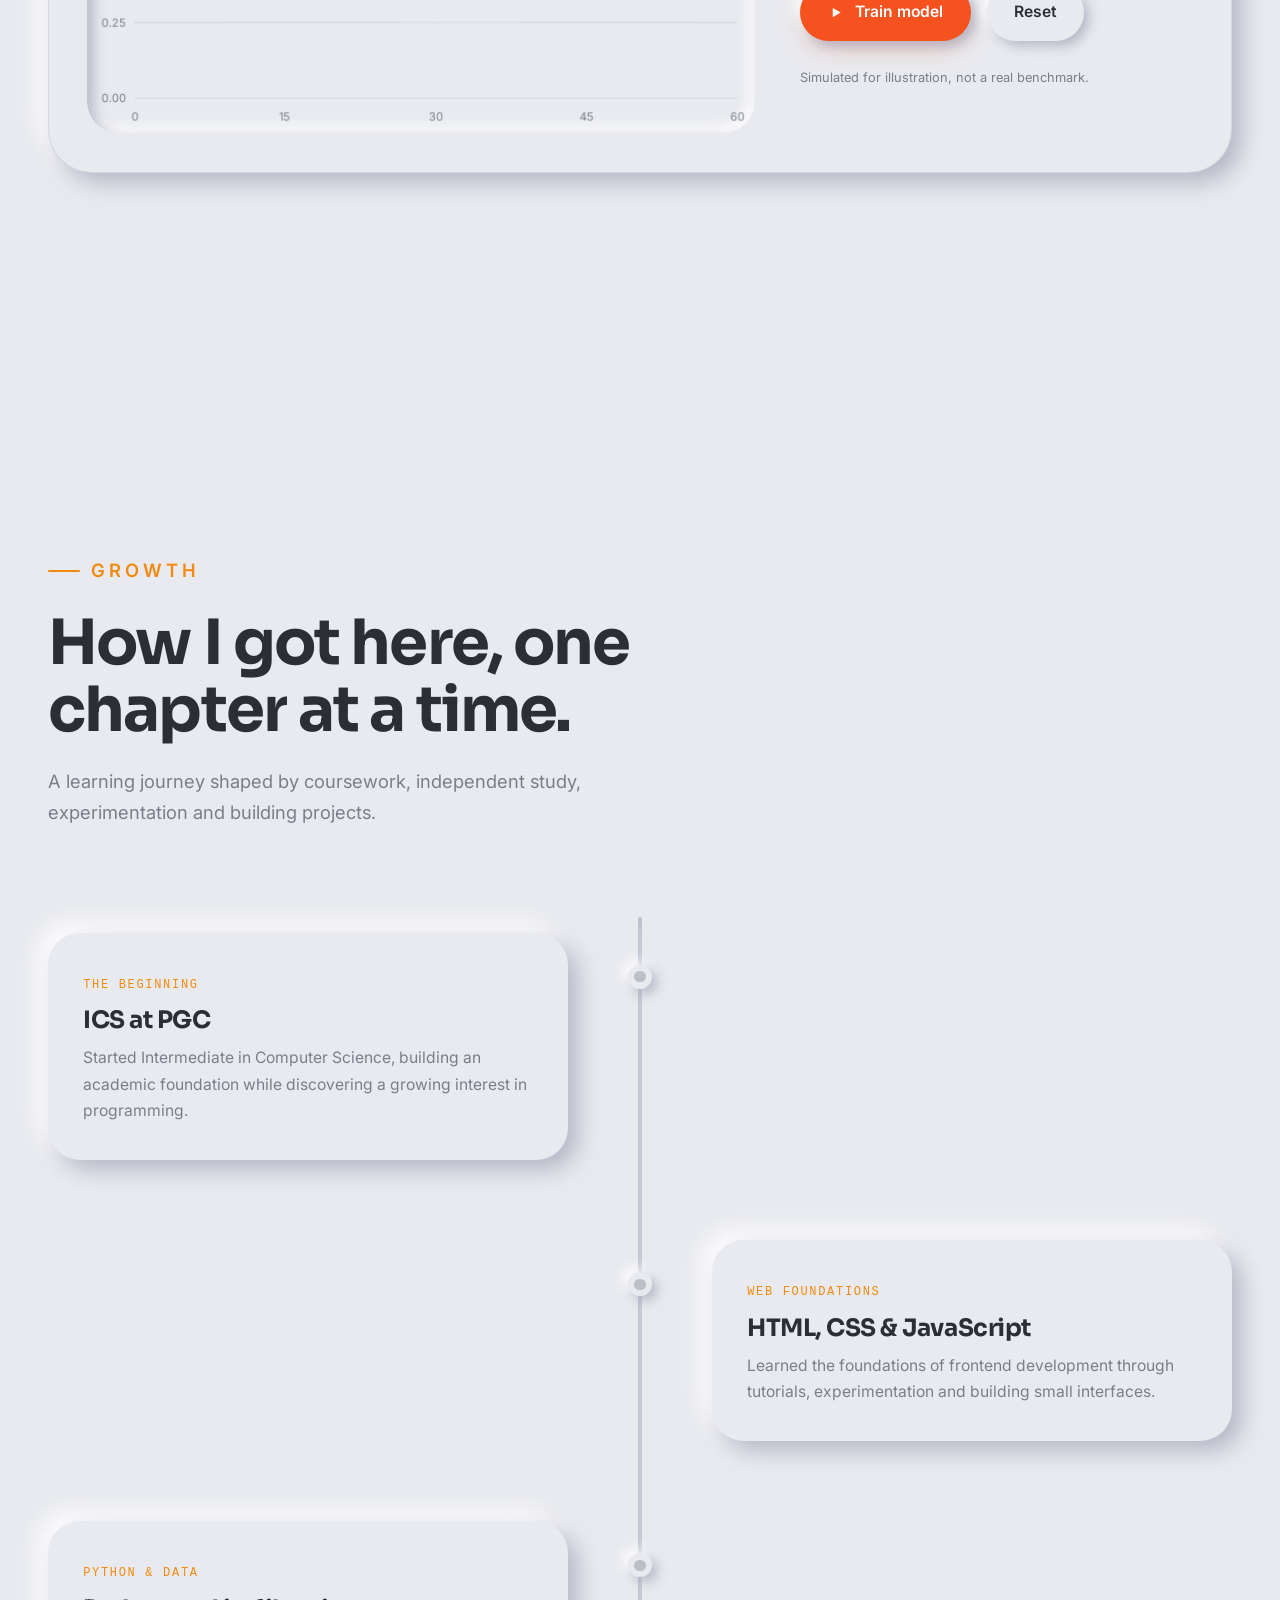
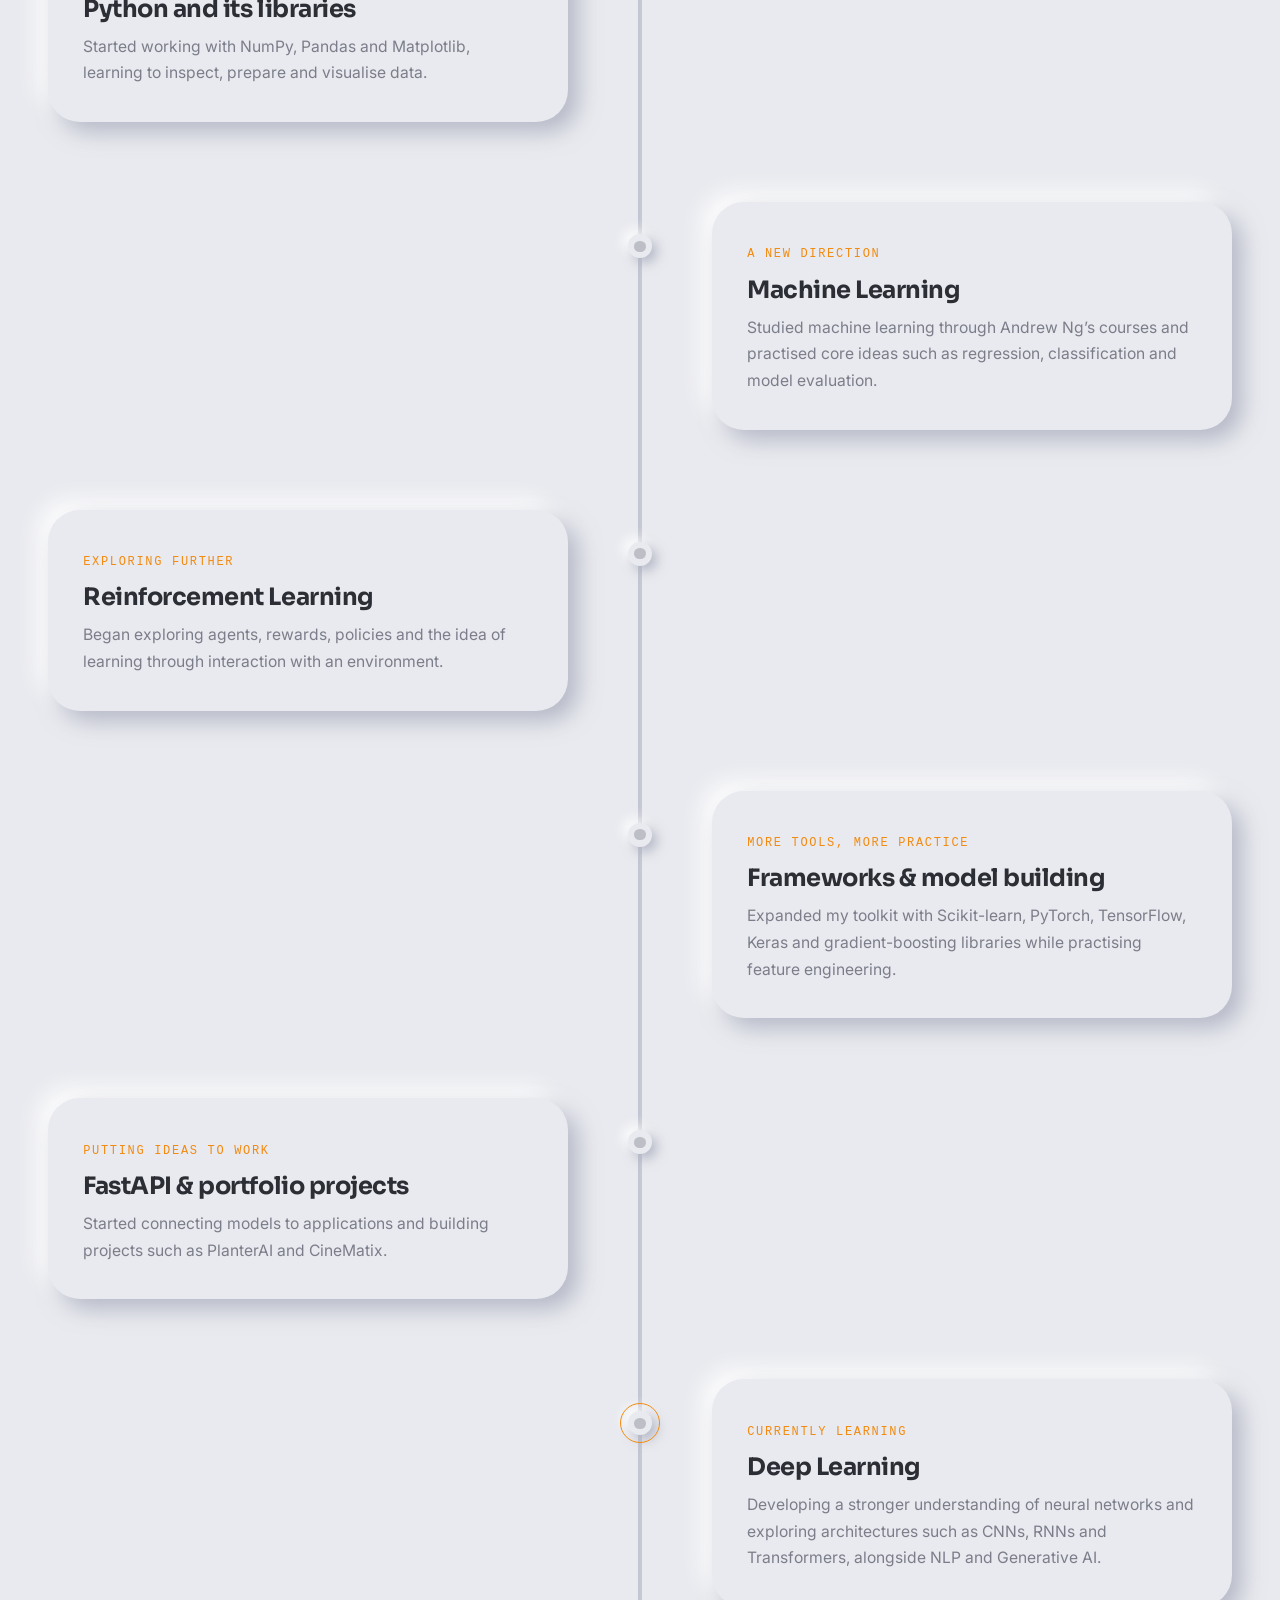
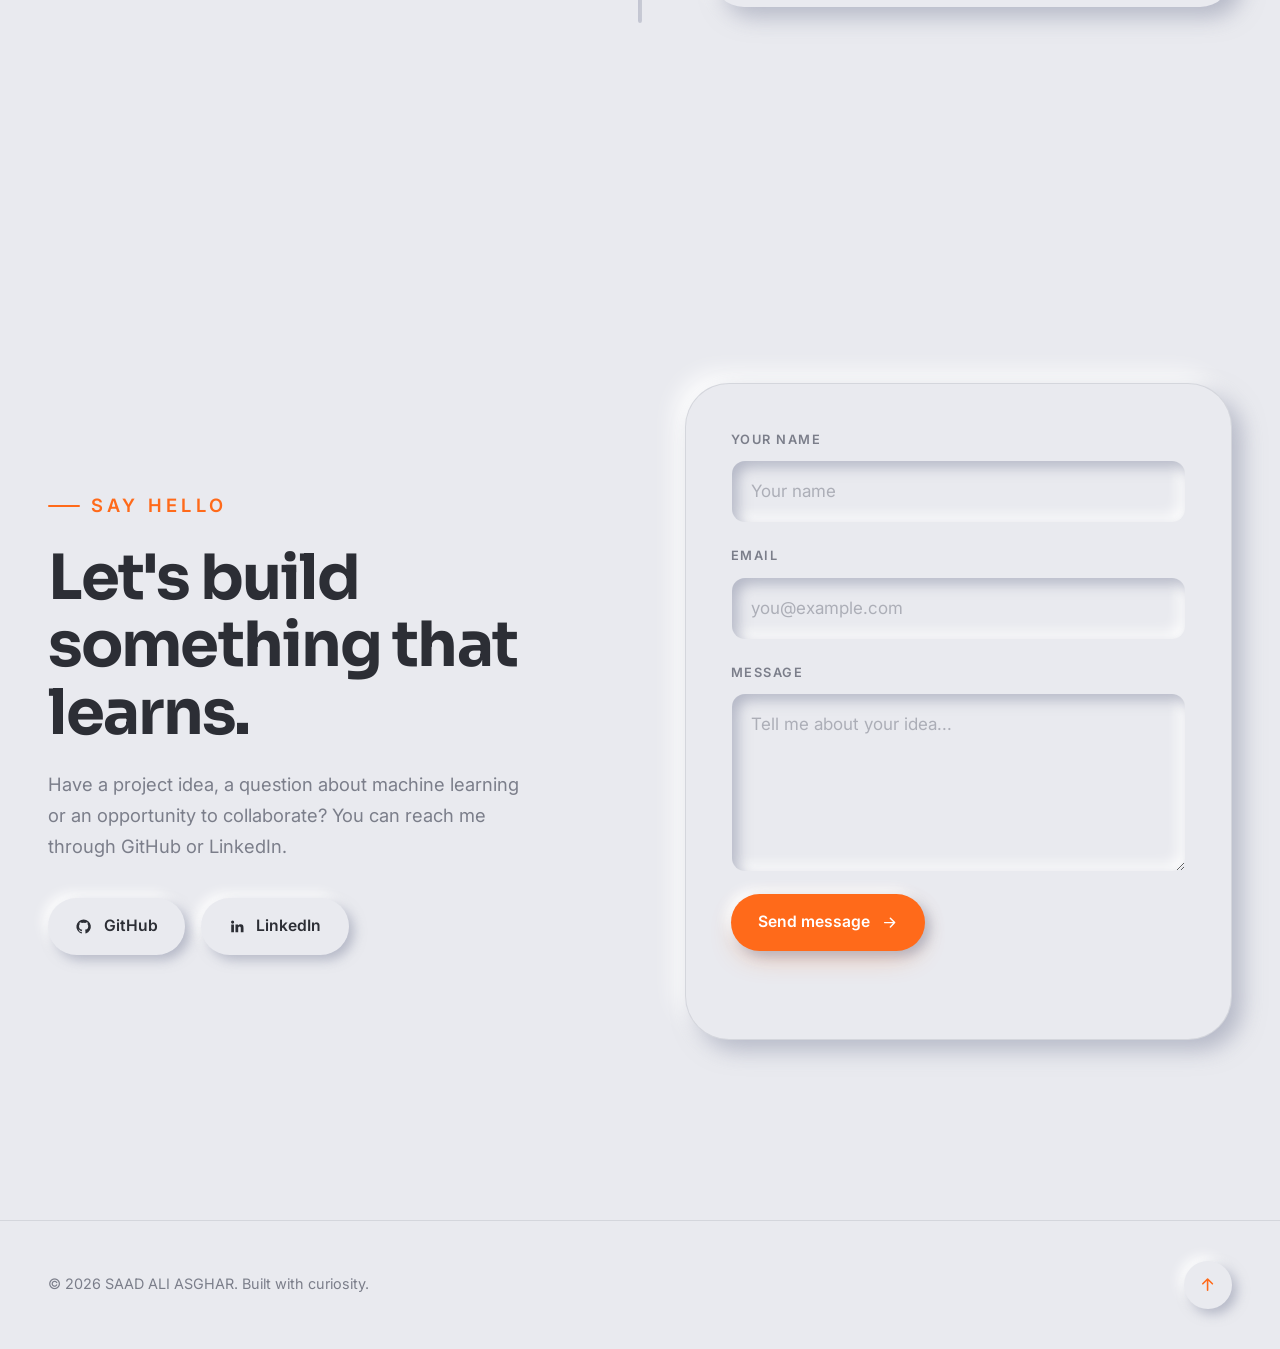
==== commit b06ccc7e: "updating the text of website" ====
--- a/home.html
+++ b/home.html
@@ -3,8 +3,8 @@
   <head>
     <meta charset="UTF-8" />
     <meta name="viewport" content="width=device-width, initial-scale=1, viewport-fit=cover" />
-    <title>Saad Ali Asghar</title>
-    <meta name="description" content="Portfolio of an ICS student at PGC learning and building with Machine Learning, Deep Learning and Python." />
+    <title>Saad Ali Asghar | Machine Learning & Deep Learning</title>
+    <meta name="description" content="Portfolio of Saad Ali Asghar, an ICS student exploring Machine Learning, Deep Learning and software development through practical projects." />
     <link rel="icon" href="icon-logo.svg" type="image/svg+xml" />
     <link rel="preconnect" href="https://fonts.googleapis.com" />
     <link rel="preconnect" href="https://fonts.gstatic.com" crossorigin />
@@ -100,8 +100,7 @@
             <p class="eyebrow" data-reveal="up">ICS student &middot; PGC</p>
             <h1 data-split>Teaching machines <span class="accent">to learn.</span></h1>
             <p class="hero__lead" data-reveal="up" data-delay="350">
-              I learn Machine Learning and Deep Learning the Andrew Ng way, then teach myself everything else to build with it: Python,
-              its libraries, FastAPI and the web.
+              I’m an ICS student exploring Machine Learning and Deep Learning, with a growing interest in building practical software around intelligent systems. I use Python, its data and ML libraries, FastAPI and frontend technologies to turn what I learn into working projects.
             </p>
             <p class="hero__rotor" data-reveal="up" data-delay="450" aria-live="polite">
               Currently exploring <span class="hero__word" id="hero-word">Deep Learning</span><i class="hero__caret"></i>
@@ -159,19 +158,16 @@
 
             <div class="bio__copy">
               <p class="eyebrow">Biography</p>
-              <h2 class="bio__title">A student who fell for how machines learn.</h2>
+              <h2 class="bio__title">A student curious about how machines learn.</h2>
               <div class="bio__lines">
               <p class="bio__line">
-                I'm an ICS student at PGC. My story with machine learning began with Andrew Ng's lectures, the moment neural networks
-                stopped feeling like magic and started feeling like maths I could touch.
+                I'm an ICS student at PGC. My interest in machine learning grew through Andrew Ng's courses, which introduced me to the mathematics and ideas behind models that learn from data.
               </p>
               <p class="bio__line">
-                Everything around it I taught myself: HTML, CSS and JavaScript, Python and its data libraries, then FastAPI, all from
-                YouTube and tutorials, one small build at a time.
+                Along the way, I taught myself HTML, CSS, JavaScript, Python and its data libraries, then explored FastAPI. I learn by experimenting, solving problems and turning concepts into small working projects.
               </p>
               <p class="bio__line">
-                Today I split my time between deep learning, reinforcement learning and the quiet work that makes models good:
-                collecting, cleaning and shaping data.
+                Today, I’m strengthening my foundations in machine learning, deep learning and reinforcement learning while practising the data preparation and model-building work behind useful applications.
               </p>
               </div>
             </div>
@@ -188,7 +184,7 @@
           <div class="section-head">
             <p class="eyebrow" data-reveal="up">What I know</p>
             <h2 data-split>The theory I study, the tools I reach for.</h2>
-            <p data-reveal="up" data-delay="200">Two halves of the same craft: understanding why a model works, and knowing which library gets it built.</p>
+            <p data-reveal="up" data-delay="200">The concepts I’m studying and the tools I’m practising as I learn to build and deliver machine learning applications.</p>
           </div>
 
           <div class="skills__block">
@@ -197,7 +193,7 @@
           </div>
 
           <div class="skills__block skills__block--tools">
-            <h3 class="skills__label" data-reveal="up"><span>02</span> Technologies I know</h3>
+            <h3 class="skills__label" data-reveal="up"><span>02</span> Tools & Technologies</h3>
             <div class="filters" id="tool-filters" role="tablist" aria-label="Filter tools" data-reveal="up"></div>
             <div class="tools" id="tools"></div>
           </div>
@@ -210,7 +206,7 @@
           <div class="section-head">
             <p class="eyebrow" data-reveal="up">Selected work</p>
             <h2 data-split>Things I've built to see ideas run.</h2>
-            <p data-reveal="up" data-delay="200">Small, honest projects where a model or an interface actually does something.</p>
+            <p data-reveal="up" data-delay="200">A selection of projects where I apply what I learn to practical problems and usable interfaces.</p>
           </div>
           <div class="stack" id="project-stack" data-stack></div>
         </div>
@@ -222,7 +218,7 @@
           <div class="section-head">
             <p class="eyebrow" data-reveal="up">Lab</p>
             <h2 data-split>Watch a model learn.</h2>
-            <p data-reveal="up" data-delay="200">A tiny, illustrative training run. Loss falls, accuracy climbs, and the network slowly stops guessing.</p>
+            <p data-reveal="up" data-delay="200">An interactive illustration of a training process, showing how loss and accuracy can change across epochs. The values are simulated for learning purposes.</p>
           </div>
           <div class="lab neu neu-outline" data-reveal="rise">
             <div class="lab__plot neu-in"><canvas id="lab-canvas" aria-label="Training loss and accuracy curves"></canvas></div>
@@ -249,7 +245,7 @@
           <div class="section-head">
             <p class="eyebrow" data-reveal="up">Growth</p>
             <h2 data-split>How I got here, one chapter at a time.</h2>
-            <p data-reveal="up" data-delay="200">No shortcuts, mostly tutorials, curiosity and a lot of practice.</p>
+            <p data-reveal="up" data-delay="200">A learning journey shaped by coursework, independent study, experimentation and building projects.</p>
           </div>
           <ol class="timeline" id="timeline"><span class="timeline__line" aria-hidden="true"><i></i></span></ol>
         </div>
@@ -261,7 +257,7 @@
           <div class="contact__copy">
             <p class="eyebrow" data-reveal="up">Say hello</p>
             <h2 data-split>Let's build something that learns.</h2>
-            <p data-reveal="up" data-delay="200">Have an idea, a dataset or a question about ML? Drop me a line and I'll get back to you.</p>
+            <p data-reveal="up" data-delay="200">Have a project idea, a question about machine learning or an opportunity to collaborate? You can reach me through GitHub or LinkedIn.</p>
             <ul class="contact__links" id="social-links" data-reveal="up" data-delay="300"></ul>
           </div>
           <form class="contact__form neu neu-outline" id="contact-form" data-reveal="up" data-delay="150" novalidate>
@@ -269,7 +265,7 @@
             <label><span>Email</span><input name="email" type="email" autocomplete="email" placeholder="you@example.com" required /></label>
             <label><span>Message</span><textarea name="message" rows="5" placeholder="Tell me about your idea..." required></textarea></label>
             <button class="btn btn--accent" type="submit">Send message <svg><use href="#i-arrow" /></svg></button>
-            <p class="contact__status" id="contact-status" role="status"></p>
+            <p class="contact__status" id="contact-status" role="status" aria-live="polite"></p>
           </form>
         </div>
       </section>
--- a/stylesheets/theme-base.css
+++ b/stylesheets/theme-base.css
@@ -115,3 +115,19 @@
 @media (prefers-reduced-motion: reduce) {
   * { transition-duration: 0.01ms !important; animation-duration: 0.01ms !important; animation-iteration-count: 1 !important; }
 }
+
+/* Readability and responsive polish */
+html { scroll-padding-top: 6rem; }
+body { text-rendering: optimizeLegibility; }
+p { max-width: 72ch; }
+button, input, textarea { -webkit-tap-highlight-color: transparent; }
+@media (max-width: 640px) {
+  :root { --gutter: 1.15rem; --space-section: clamp(5.5rem, 14vh, 8rem); }
+  body { font-size: 1rem; }
+  .section-head { margin-bottom: 2.8rem; }
+  .section-head p { font-size: 1rem; }
+}
+@media (prefers-reduced-motion: reduce) {
+  html { scroll-behavior: auto !important; }
+  .strip__track { animation: none !important; }
+}
--- a/stylesheets/skills.css
+++ b/stylesheets/skills.css
@@ -72,3 +72,17 @@
   .tools { grid-template-columns: repeat(2, 1fr); }
   .acad-wide { grid-template-columns: 1fr; }
 }
+
+/* Refinements: keep the academic cards readable without making the section feel crowded. */
+.acad-core { grid-template-columns: repeat(3, minmax(0, 1fr)); gap: clamp(1rem, 2vw, 1.5rem); }
+.acad-card { gap: 0.8rem; padding: clamp(1.35rem, 2.4vw, 1.9rem); }
+.acad-card h4 { font-size: clamp(1.08rem, 1.35vw, 1.28rem); line-height: 1.25; }
+.acad-card p { font-size: 0.91rem; line-height: 1.65; }
+.acad-flow__title { font-size: 1.1rem; }
+.acad-step small { max-width: 15rem; }
+@media (max-width: 1023px) {
+  .acad-core { grid-template-columns: repeat(2, minmax(0, 1fr)); }
+}
+@media (max-width: 620px) {
+  .acad-core { grid-template-columns: 1fr; }
+}
--- a/stylesheets/projects.css
+++ b/stylesheets/projects.css
@@ -19,3 +19,19 @@
   .pcard__in { grid-template-columns: 1fr; }
   .pcard { min-height: 0; }
 }
+
+/* Project storytelling refinements */
+.pcard__text { min-width: 0; }
+.pcard p { max-width: 39rem; line-height: 1.75; }
+.pcard__focus { margin-top: 0.9rem; font-size: 0.94rem !important; }
+.pcard__focus strong { color: var(--text); font-weight: 600; }
+.pcard__shot { overflow: hidden; }
+.pcard__shot img { display: block; }
+@media (max-width: 900px) {
+  .pcard { margin-bottom: clamp(2.5rem, 8vh, 5rem); }
+  .pcard__in { gap: 1.8rem; }
+}
+@media (max-width: 560px) {
+  .pcard__links { gap: 0.7rem; }
+  .pcard__links .btn { width: 100%; }
+}
--- a/stylesheets/contact.css
+++ b/stylesheets/contact.css
@@ -26,3 +26,12 @@
 .to-top:active { box-shadow: var(--neu-in); }
 .to-top svg { width: 1.2rem; height: 1.2rem; }
 @media (max-width: 900px) { .contact__grid { grid-template-columns: 1fr; } }
+
+.contact__form input, .contact__form textarea { width: 100%; min-width: 0; }
+.contact__form button:disabled { opacity: 0.65; cursor: wait; transform: none; }
+.contact__status { line-height: 1.55; }
+.contact__copy h2 { max-width: 11ch; }
+@media (max-width: 560px) {
+  .contact__form .btn { width: 100%; }
+  .footer__row { align-items: flex-start; }
+}
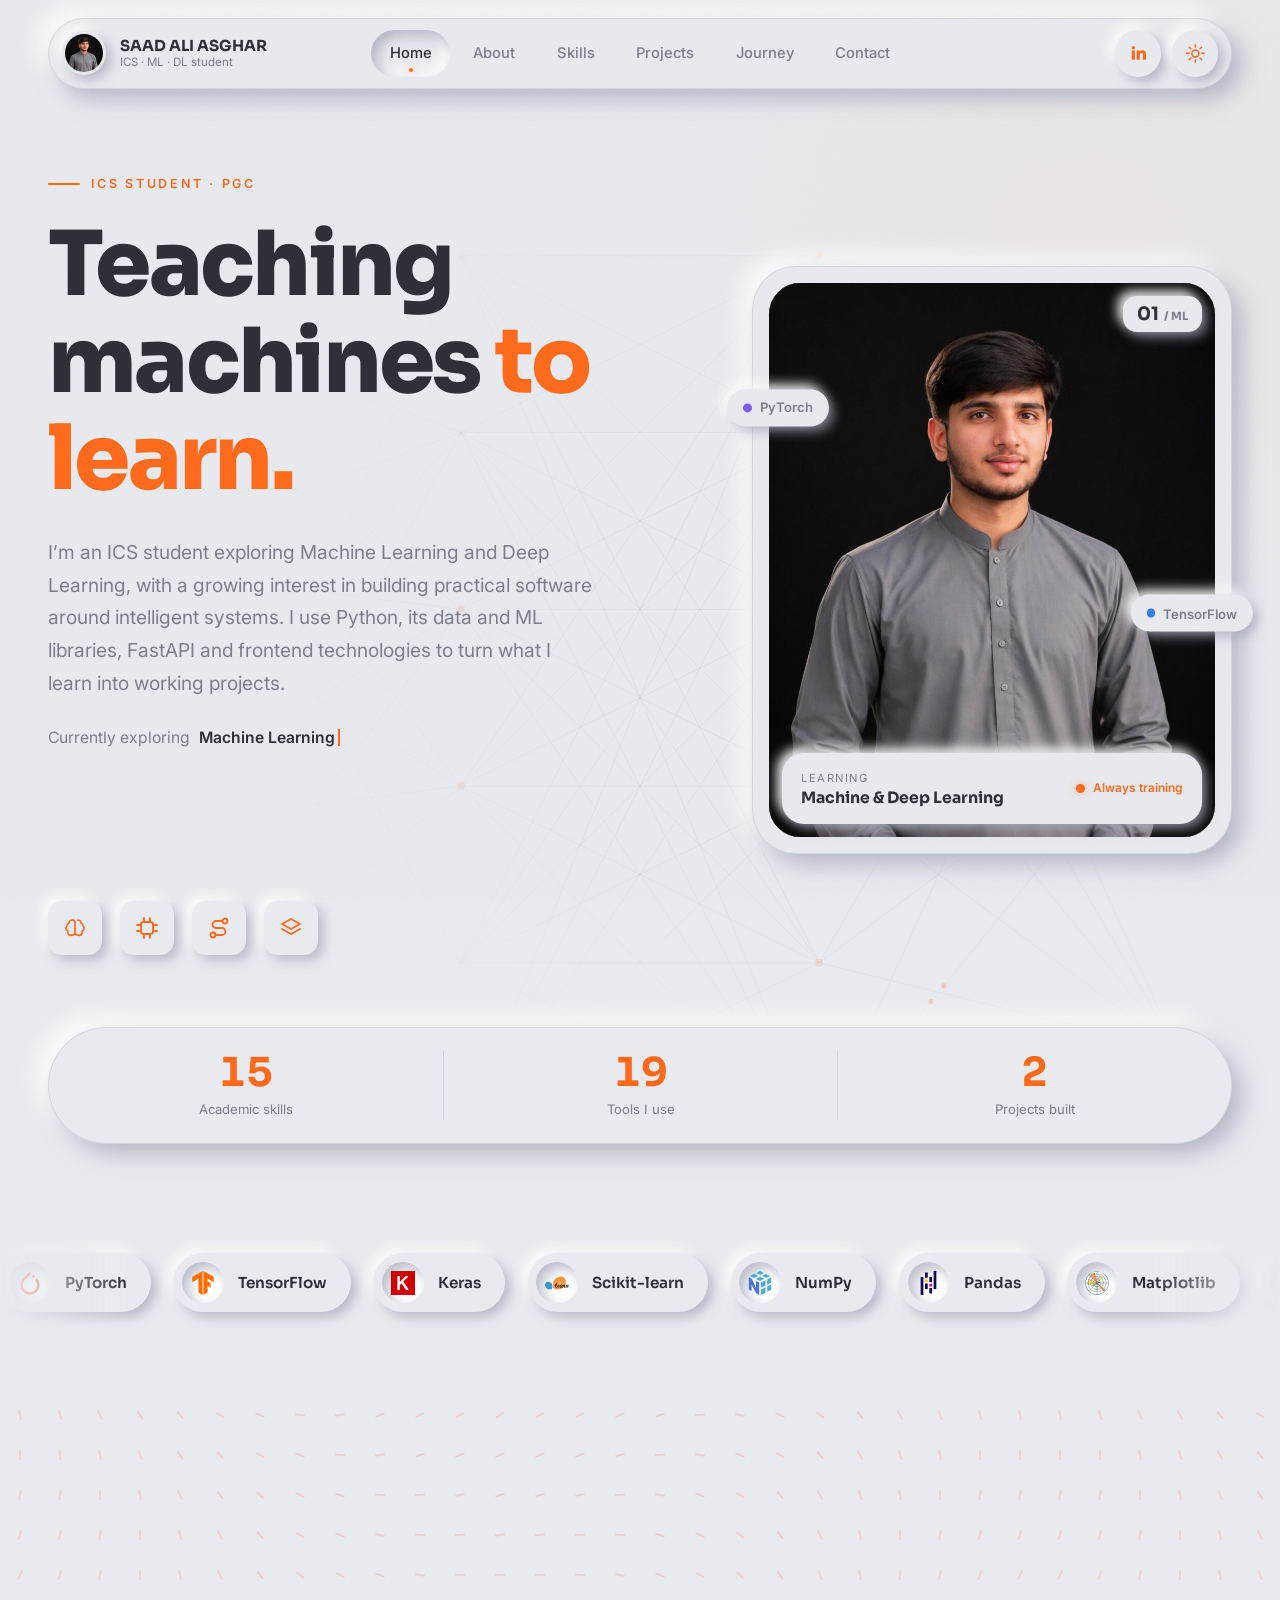
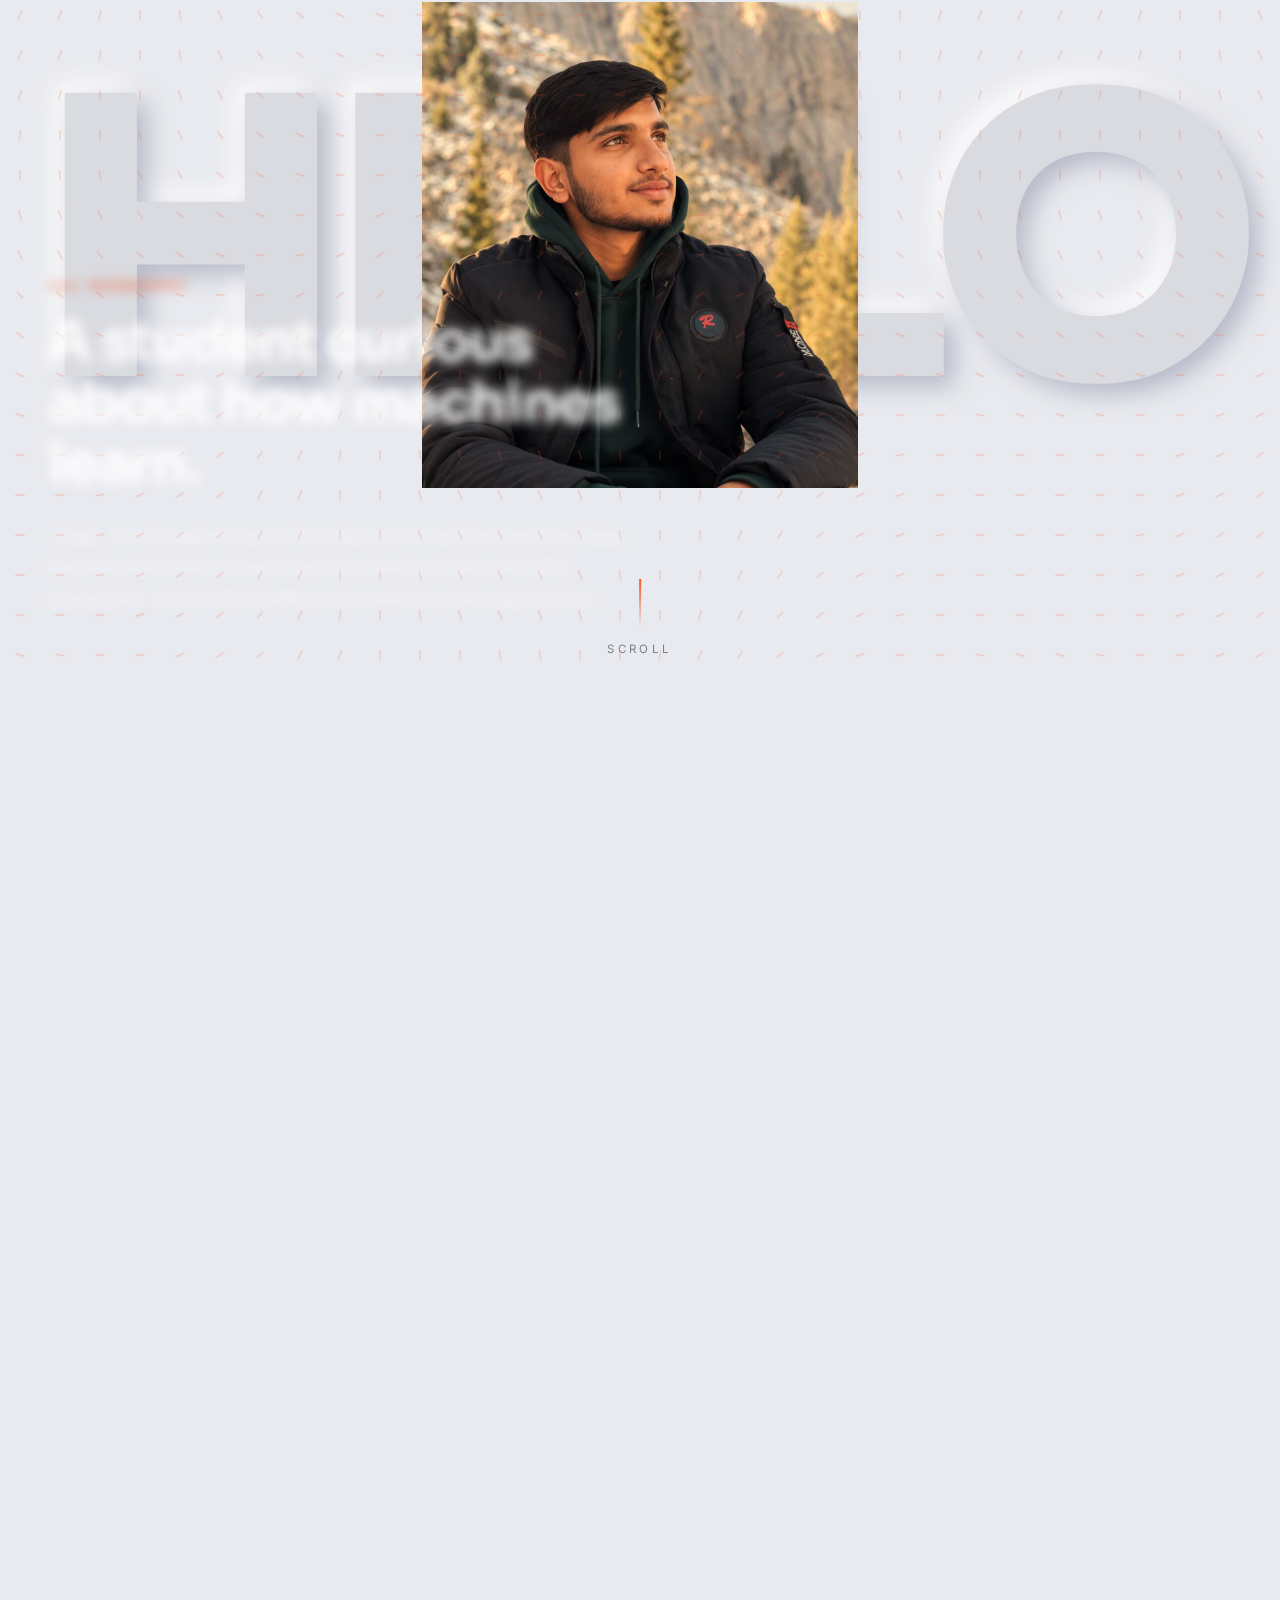
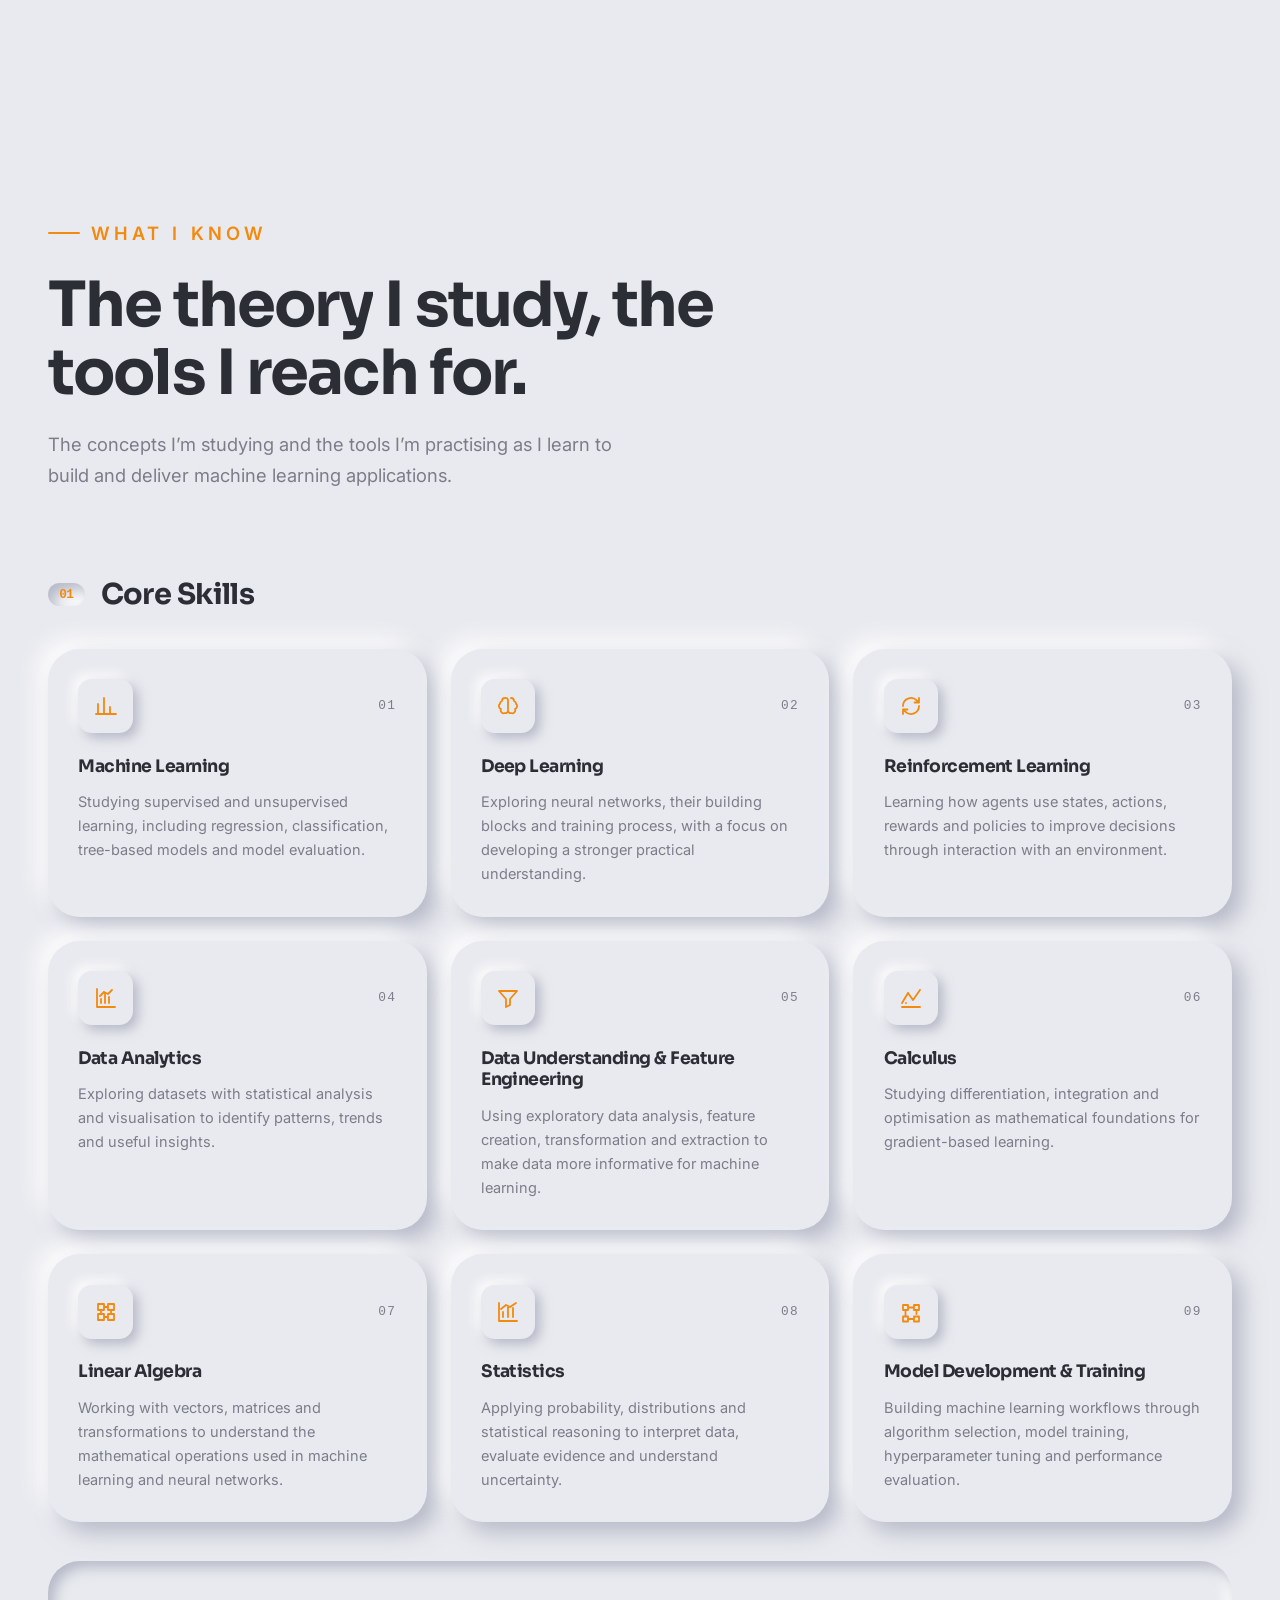
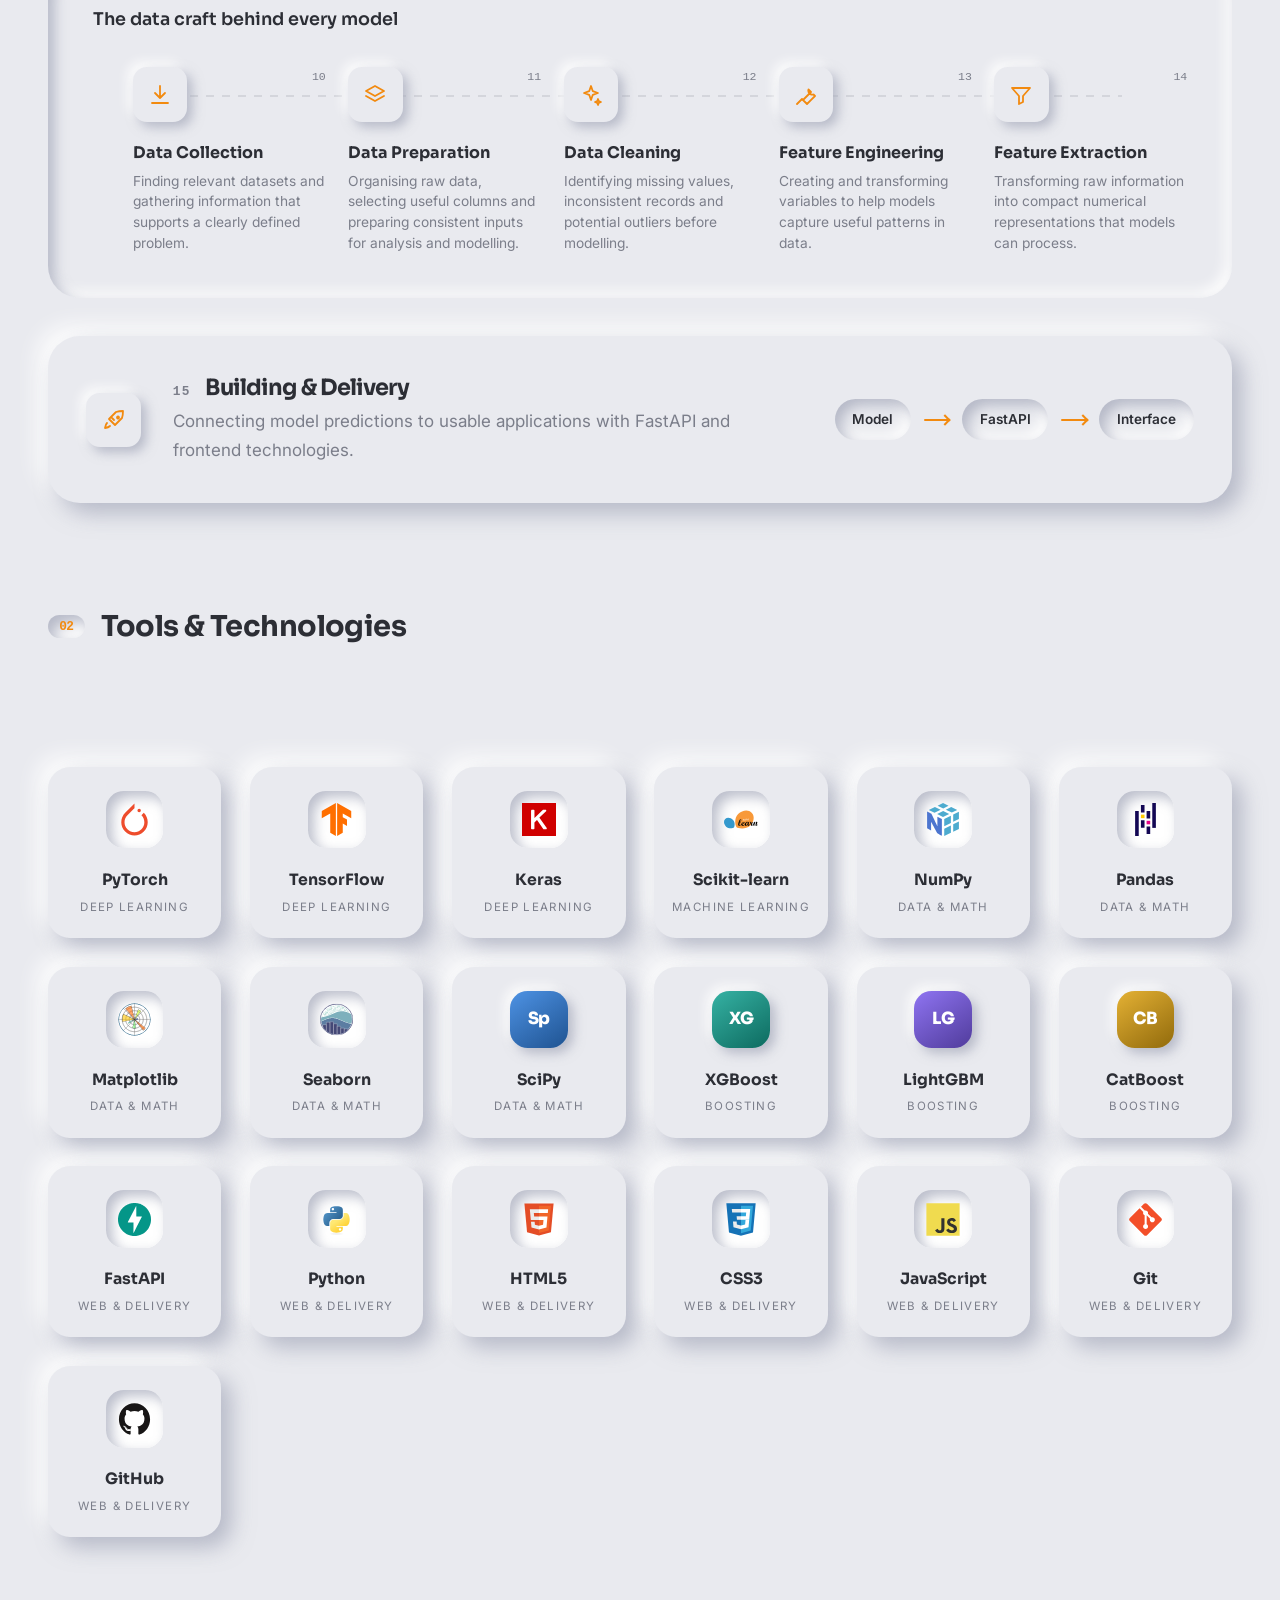
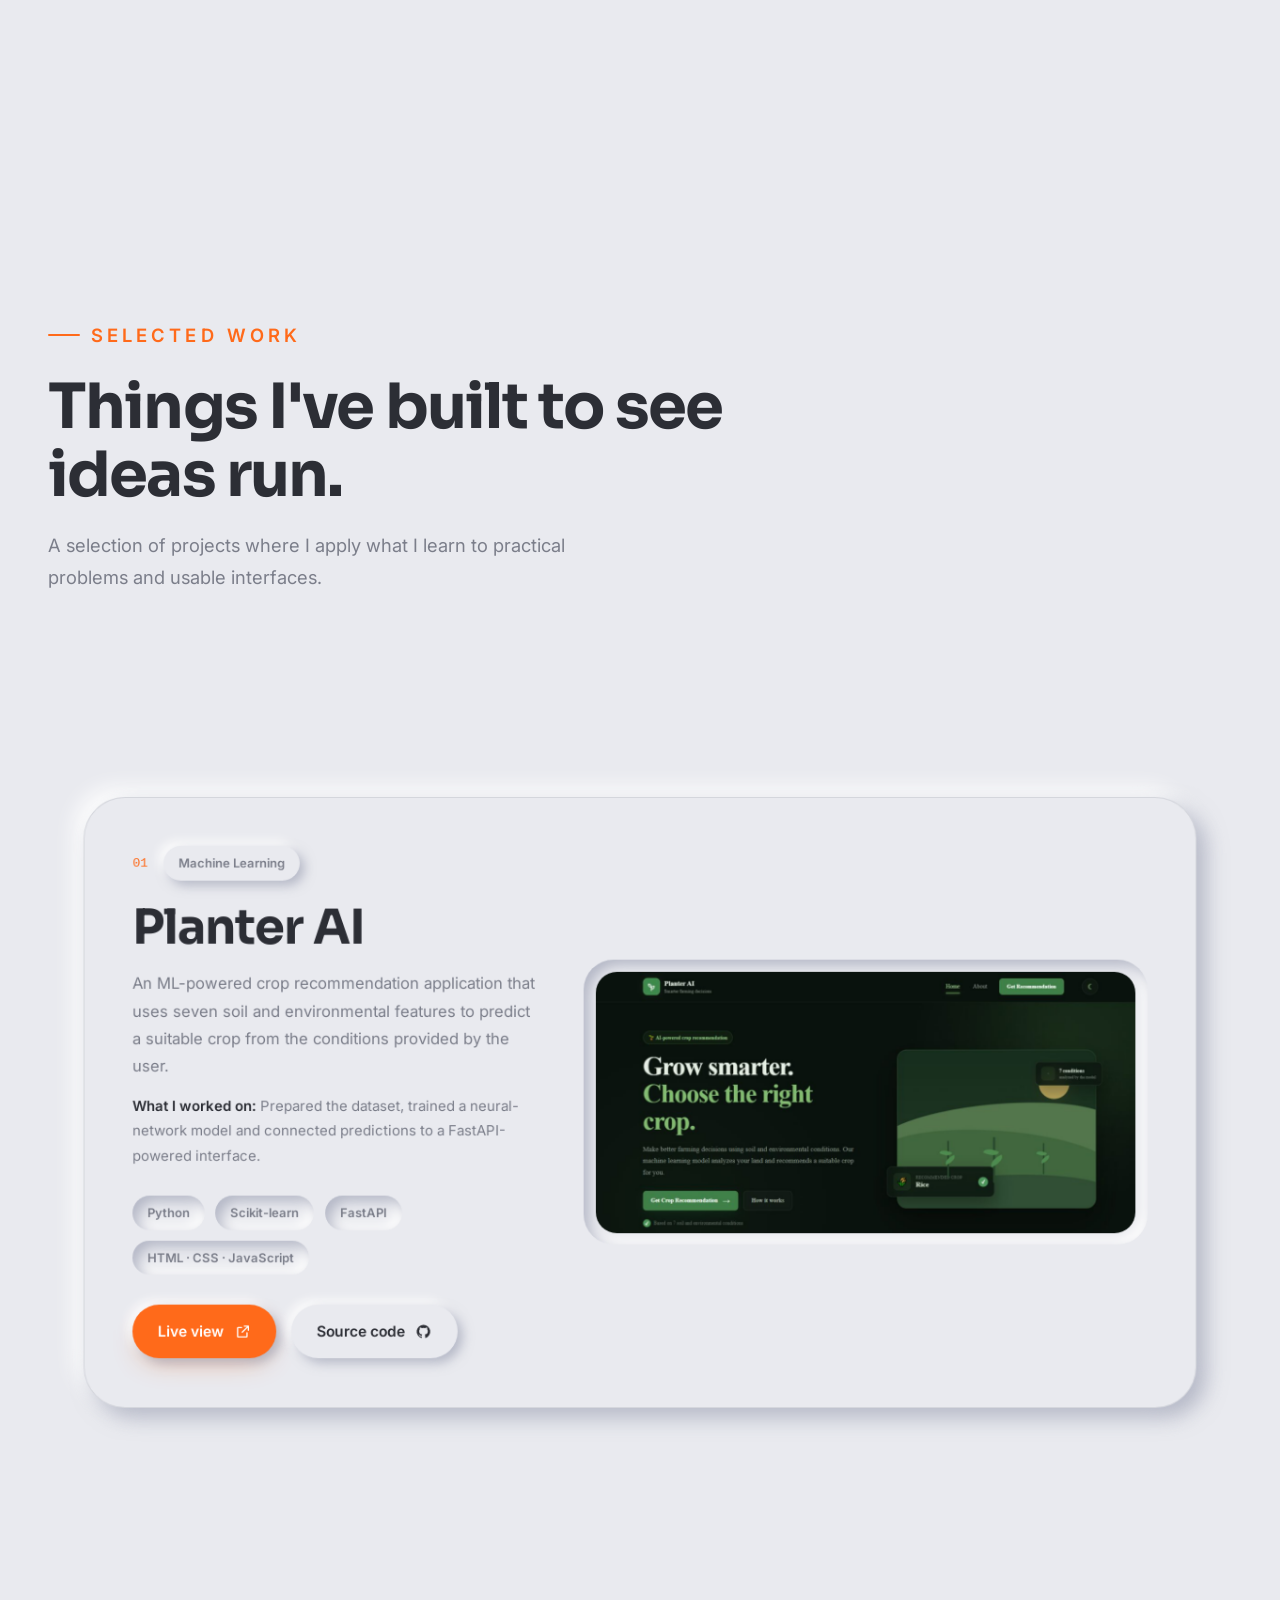
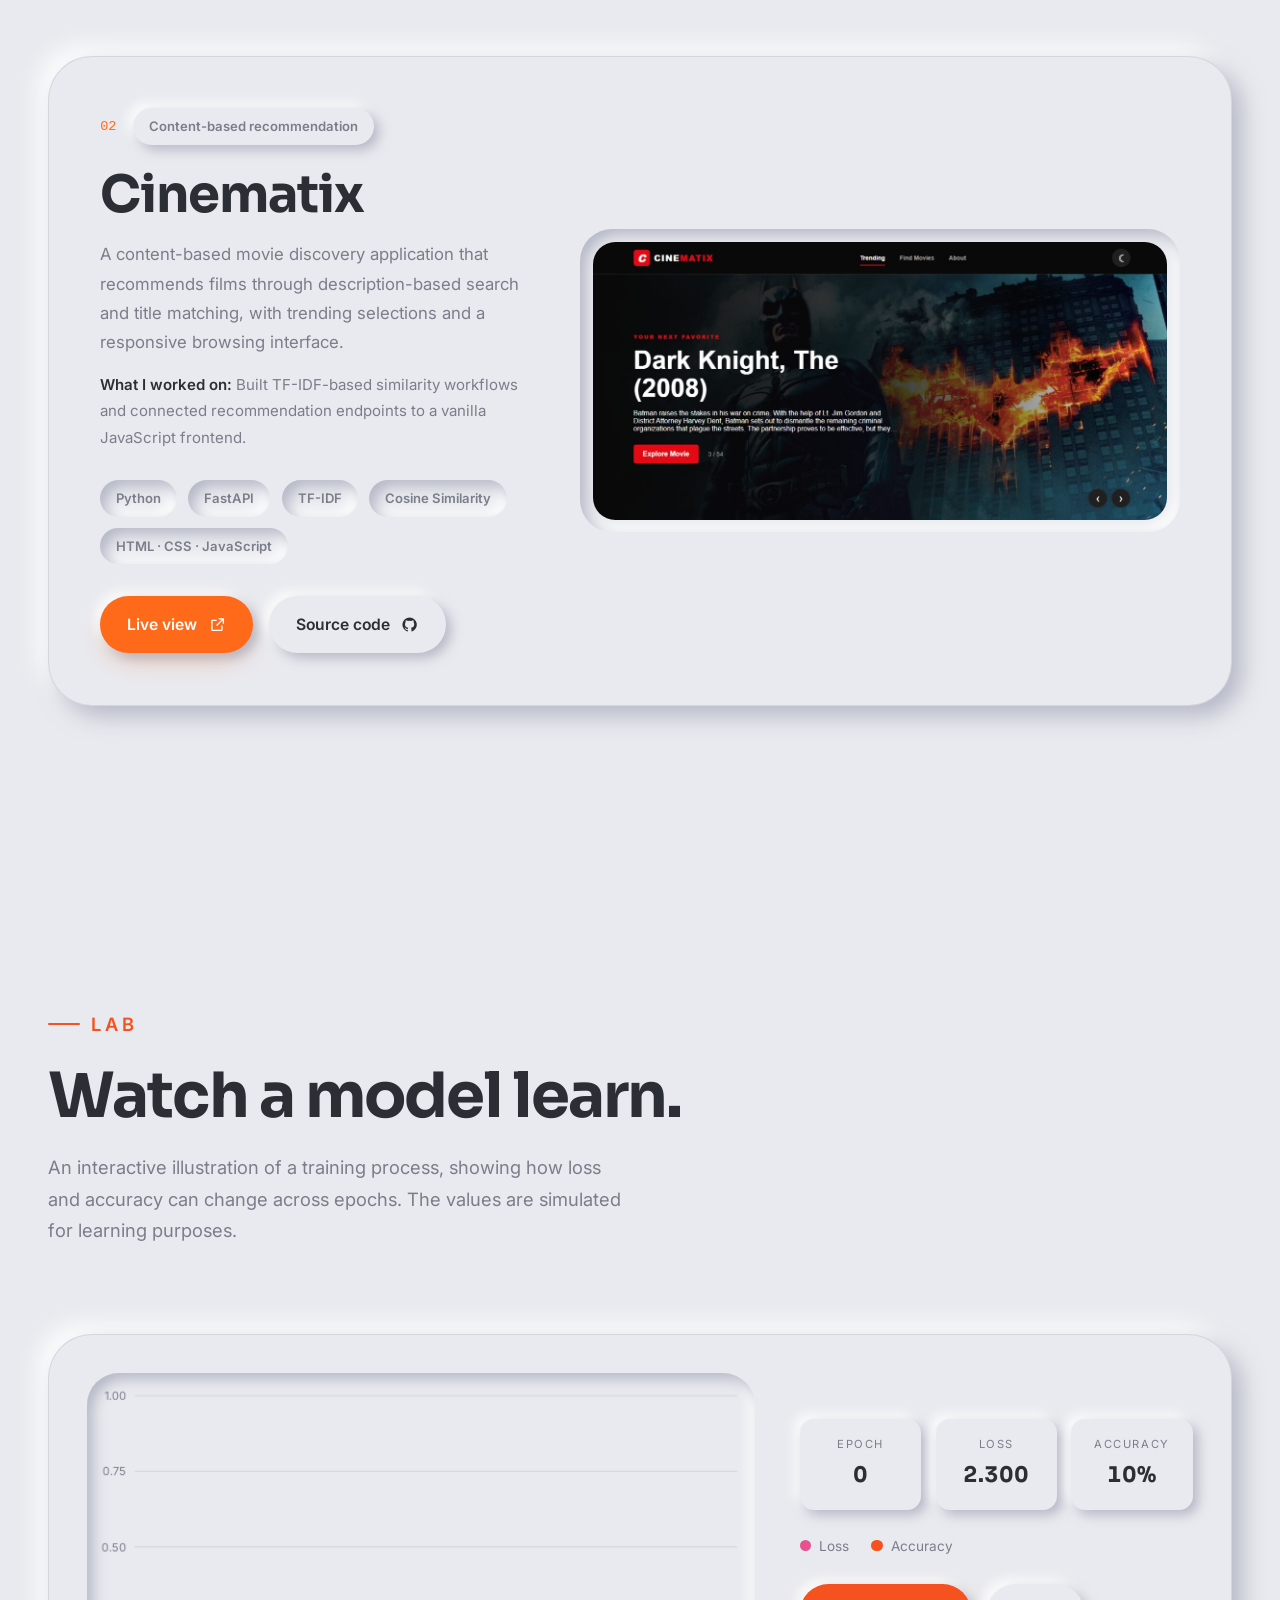
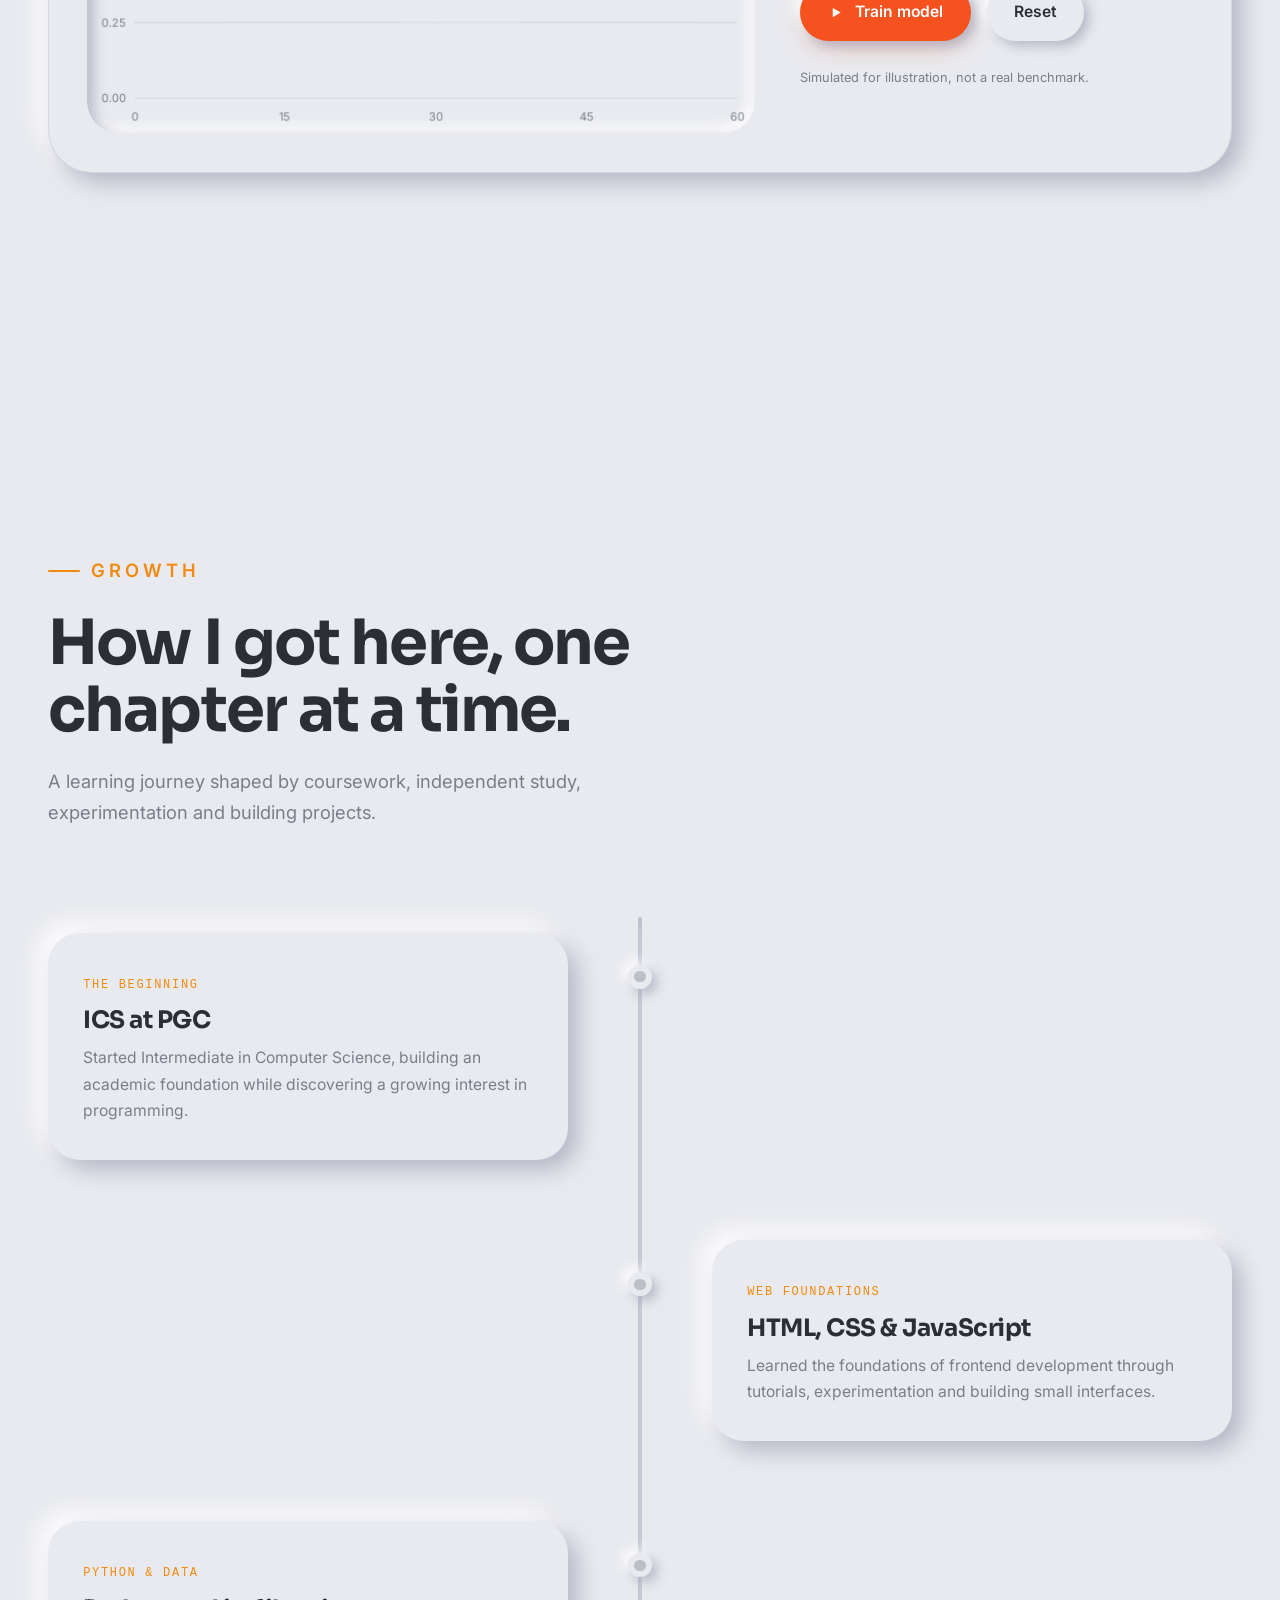
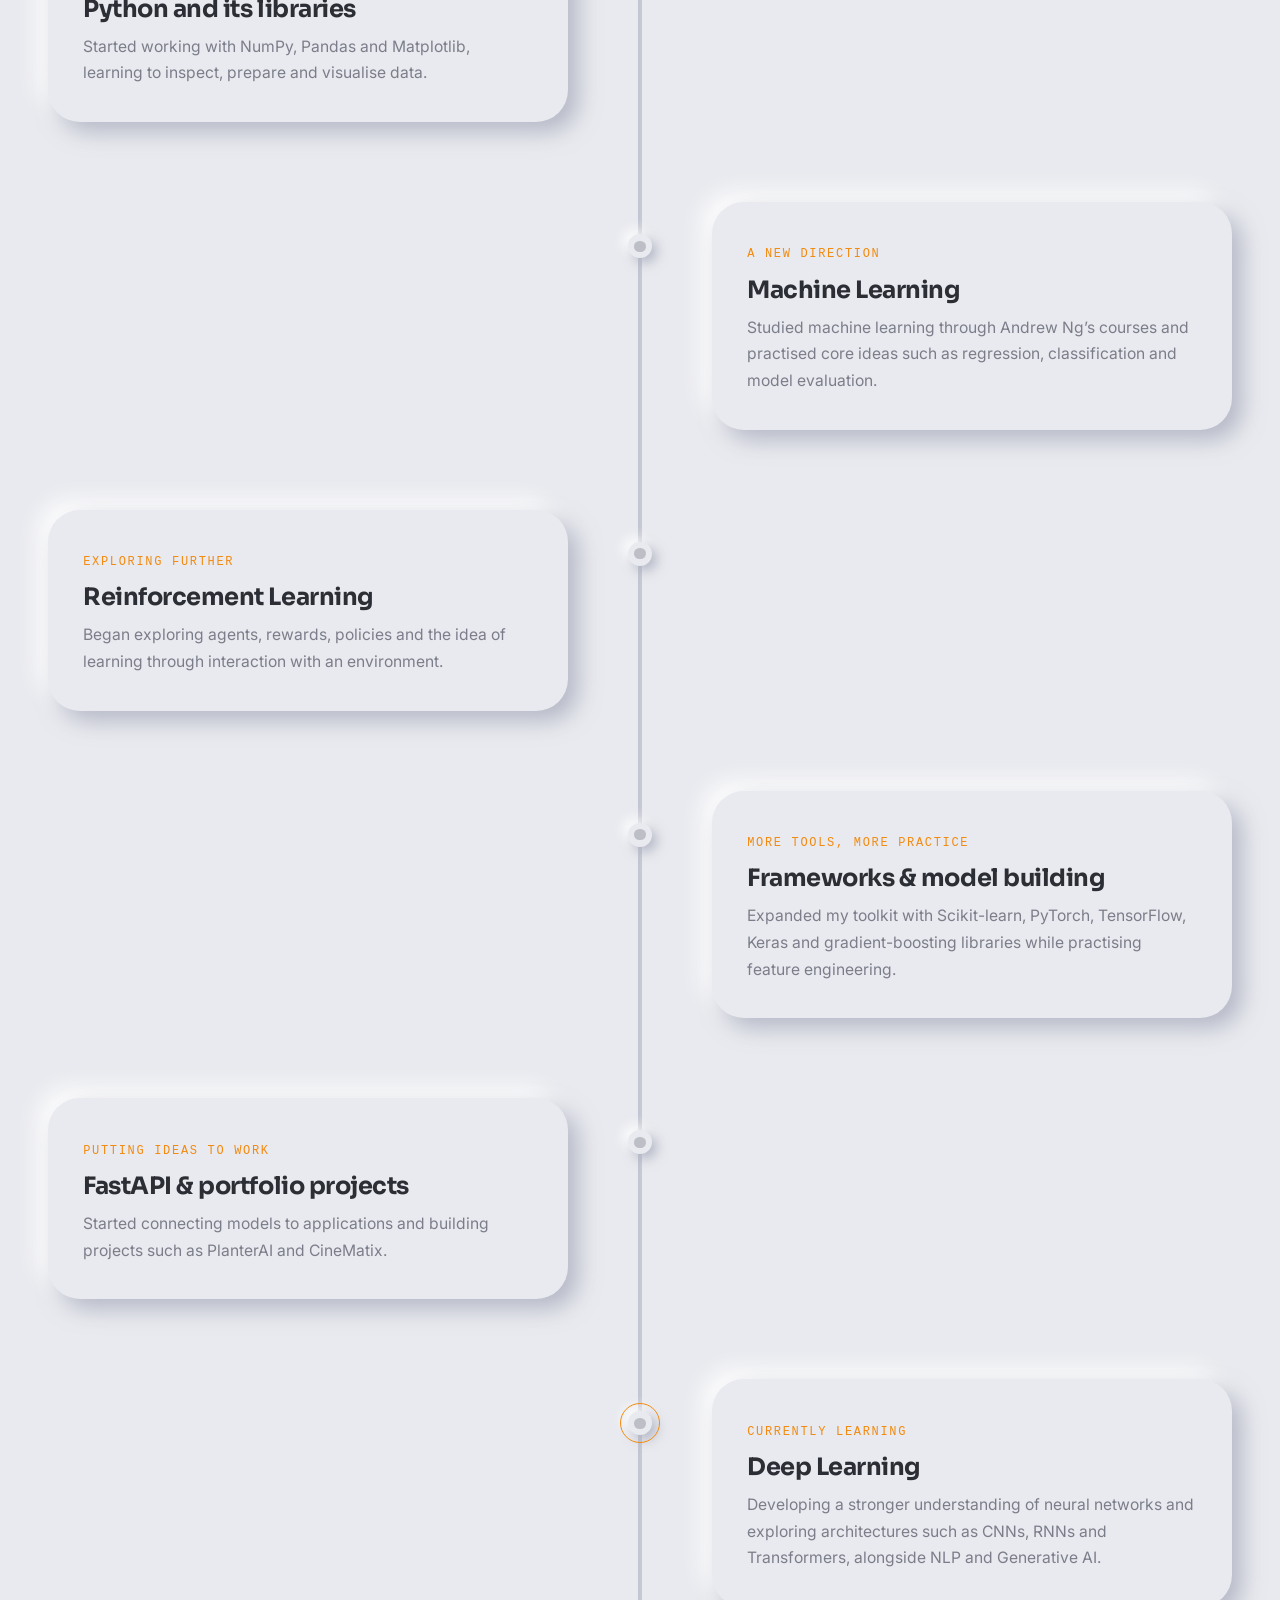
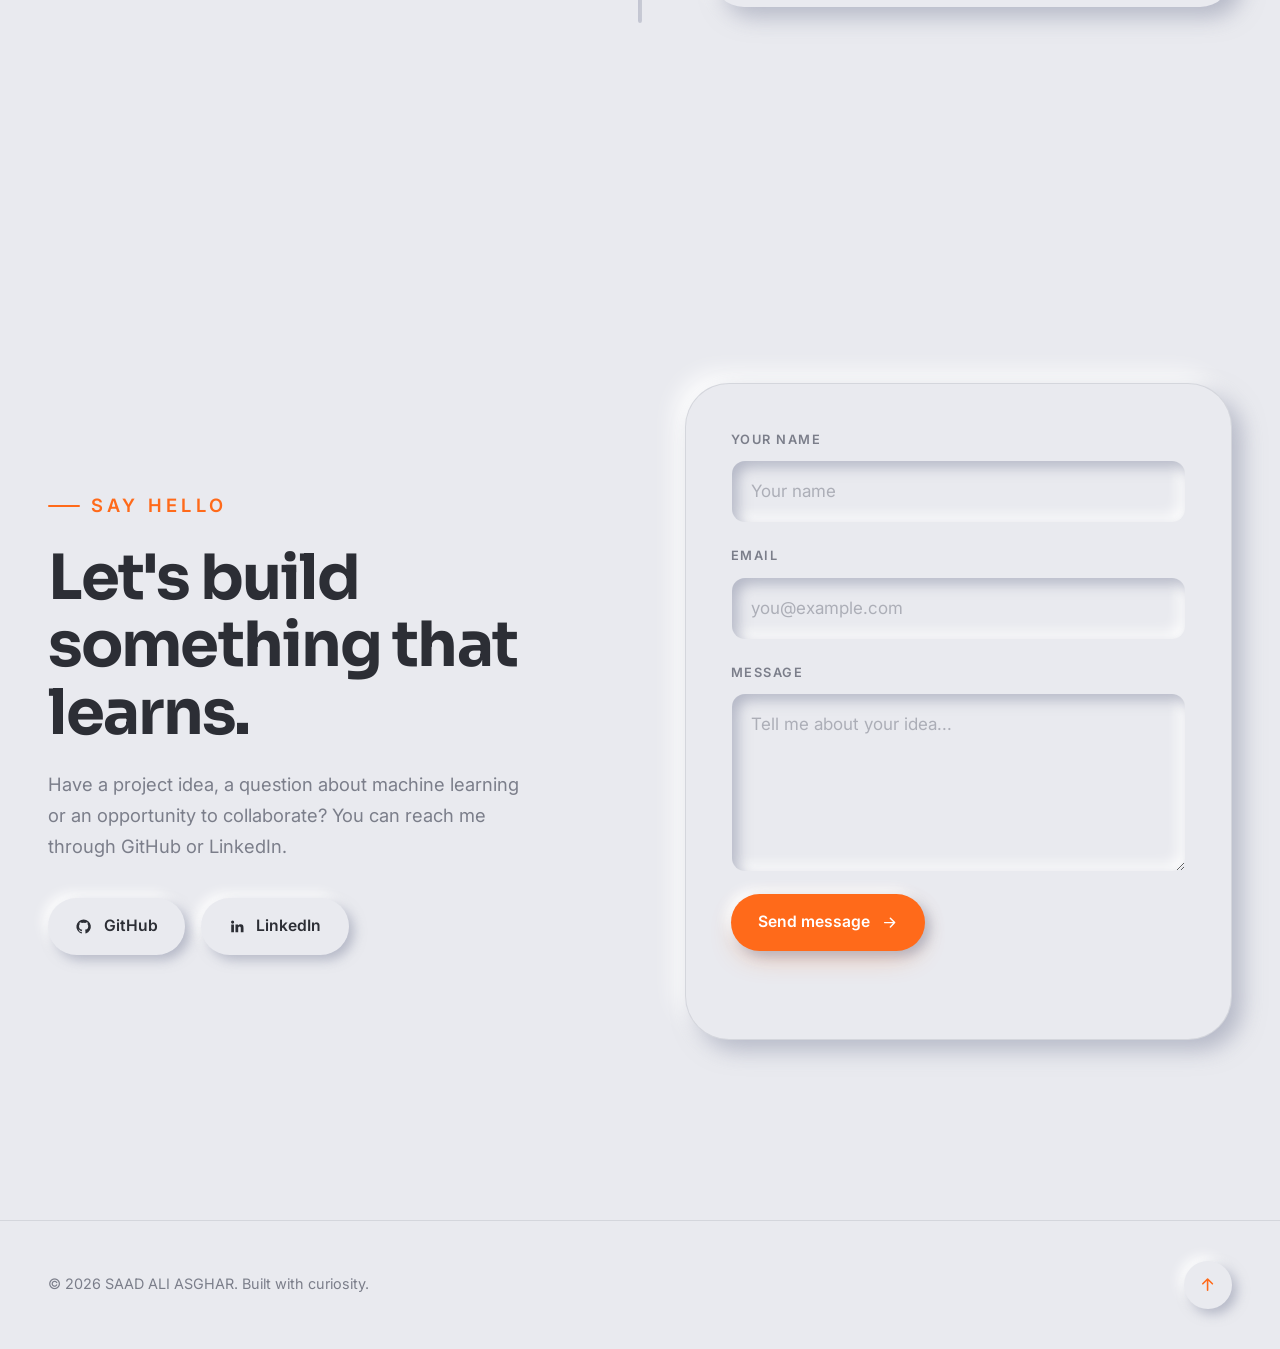
==== commit 8b324eba: "add wake server" ====
--- a/home.html
+++ b/home.html
@@ -290,5 +290,6 @@
     <script src="javascript/showcase.js"></script>
     <script src="javascript/experience.js"></script>
     <script src="javascript/contact.js"></script>
+    <script src="javascript/awakening.js"></script>
   </body>
 </html>
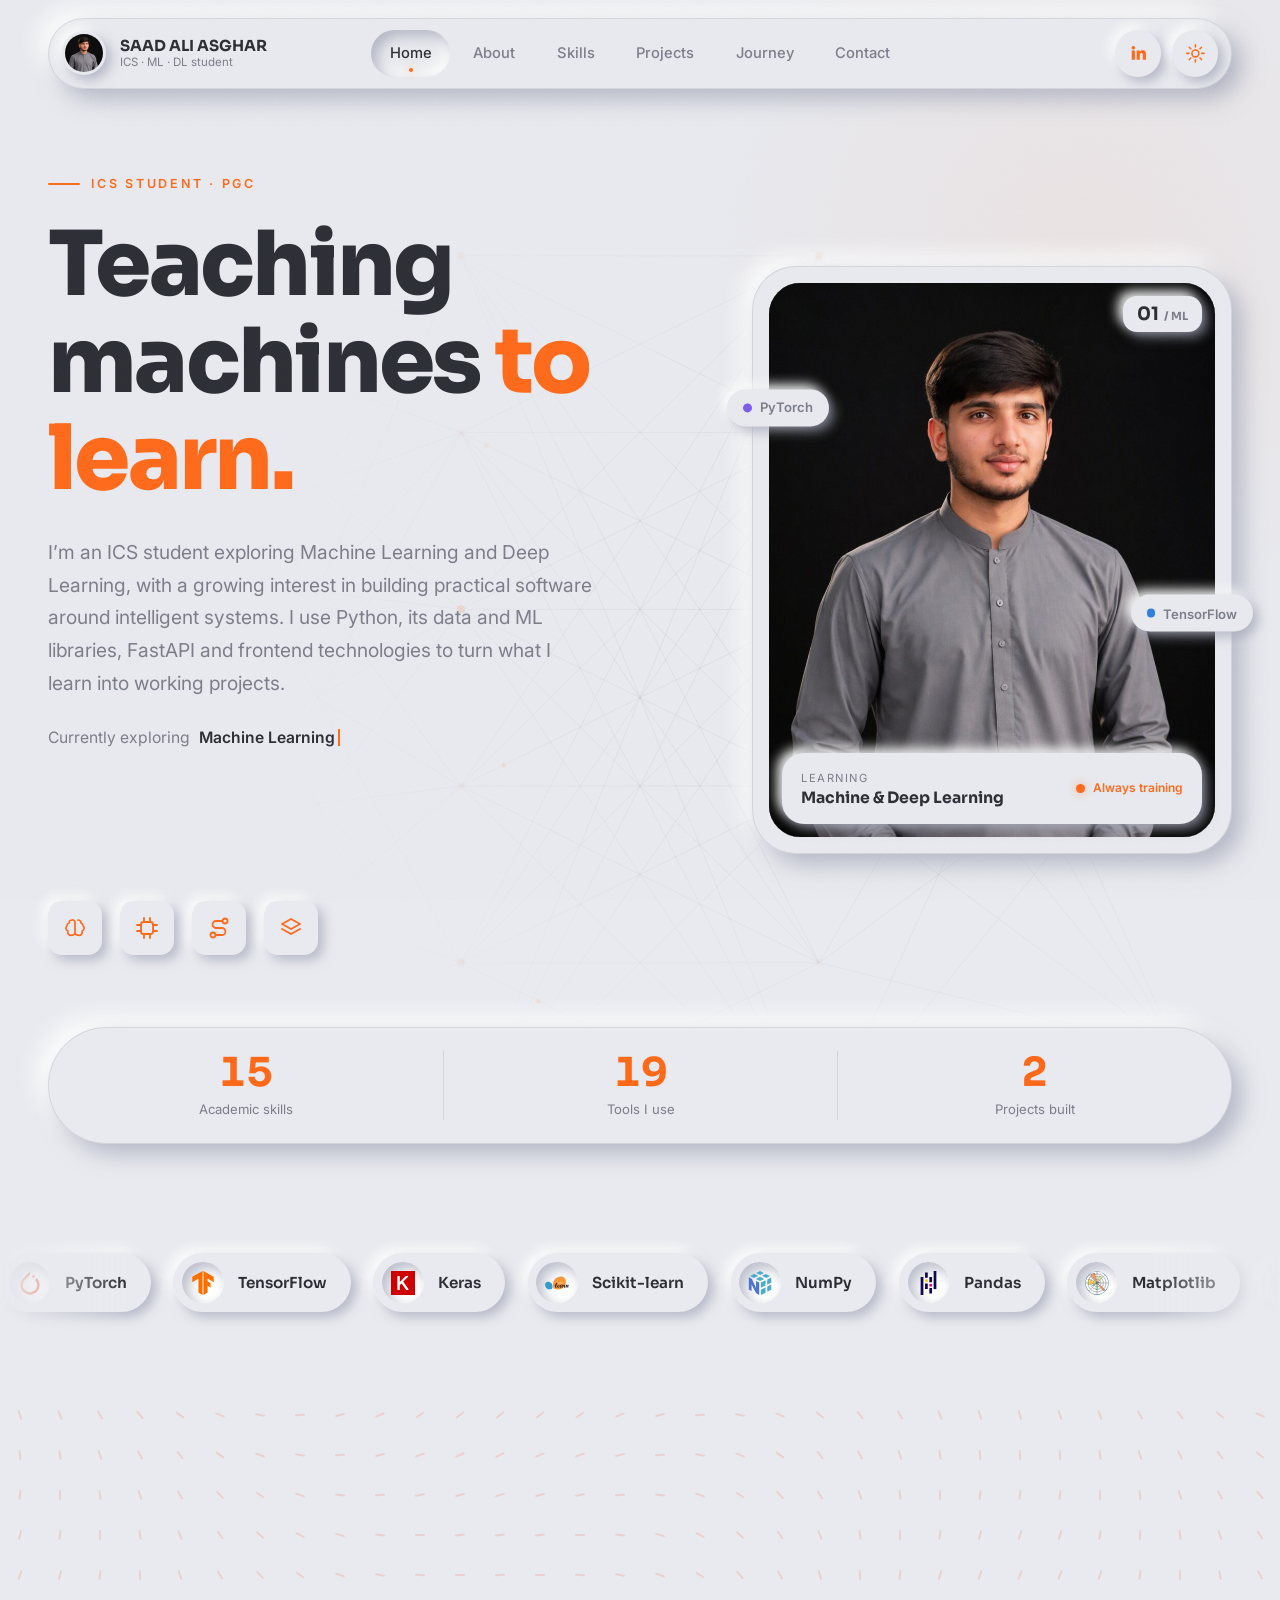
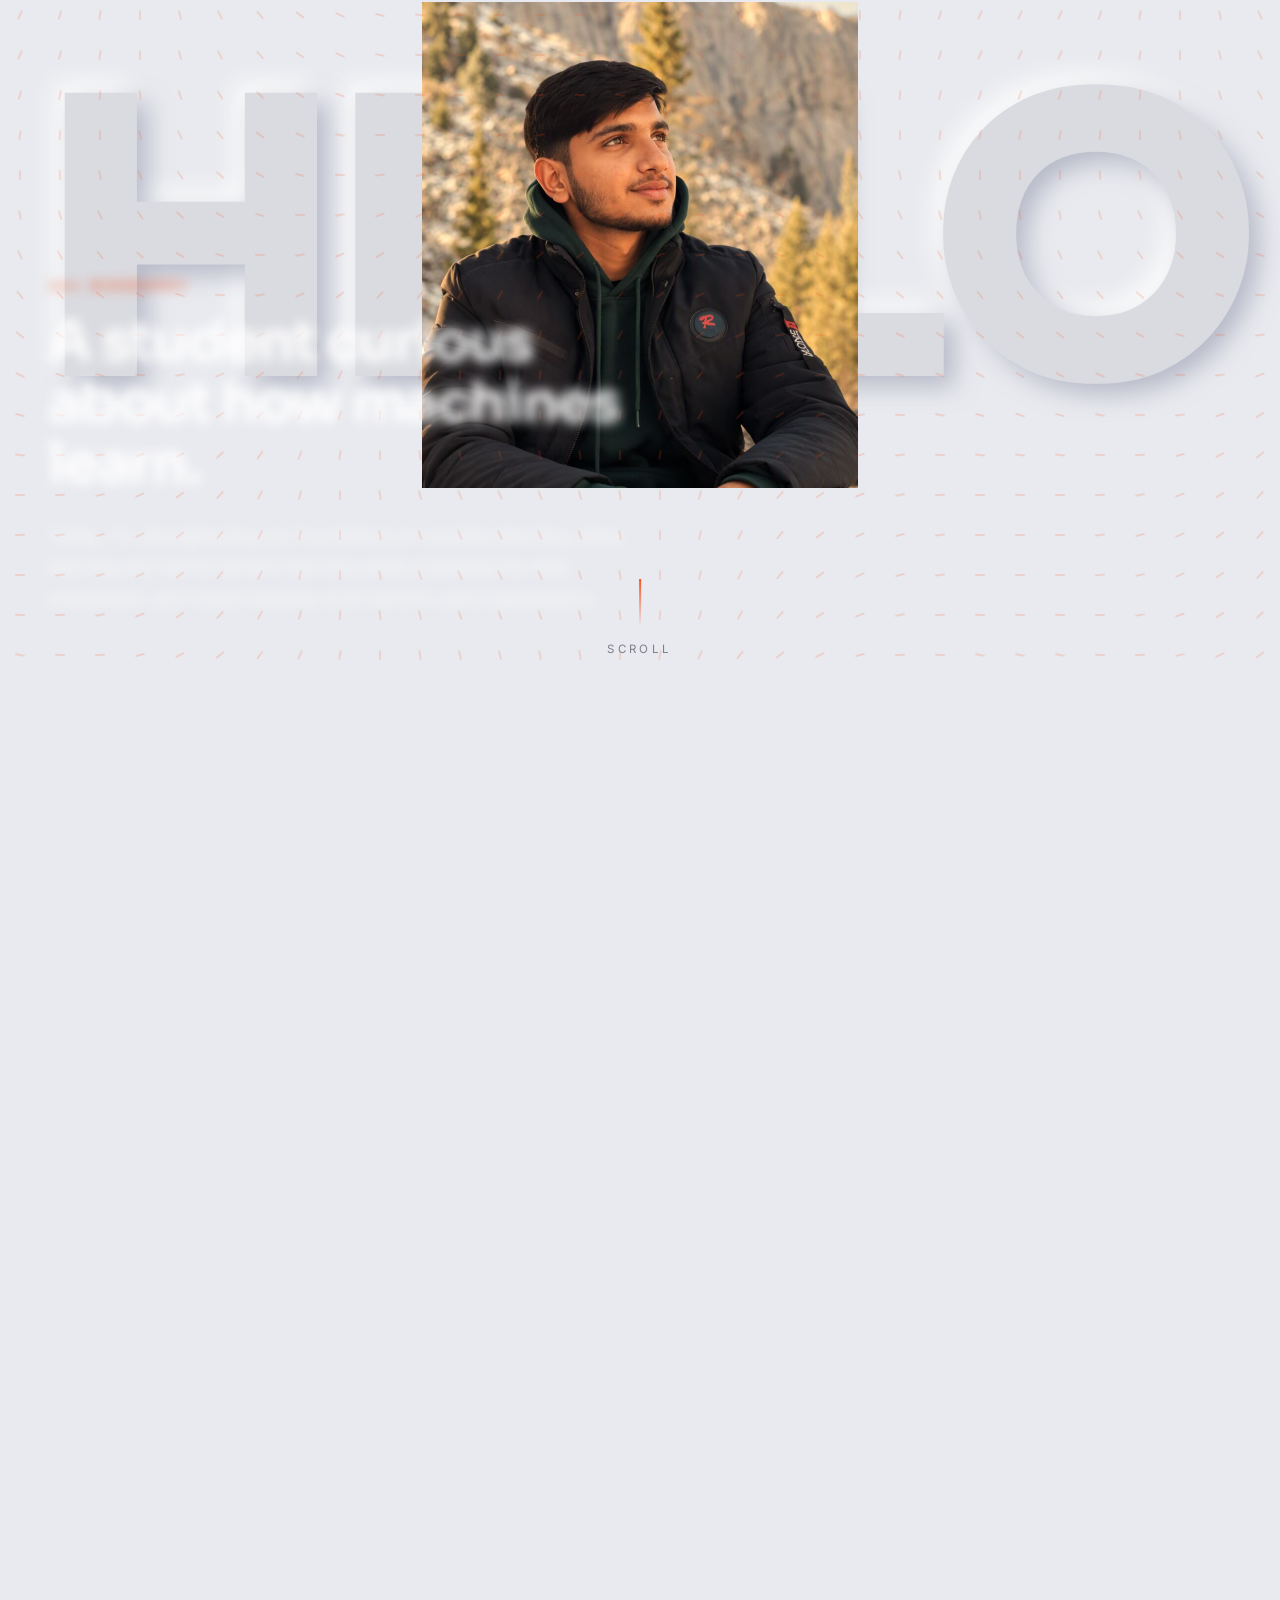
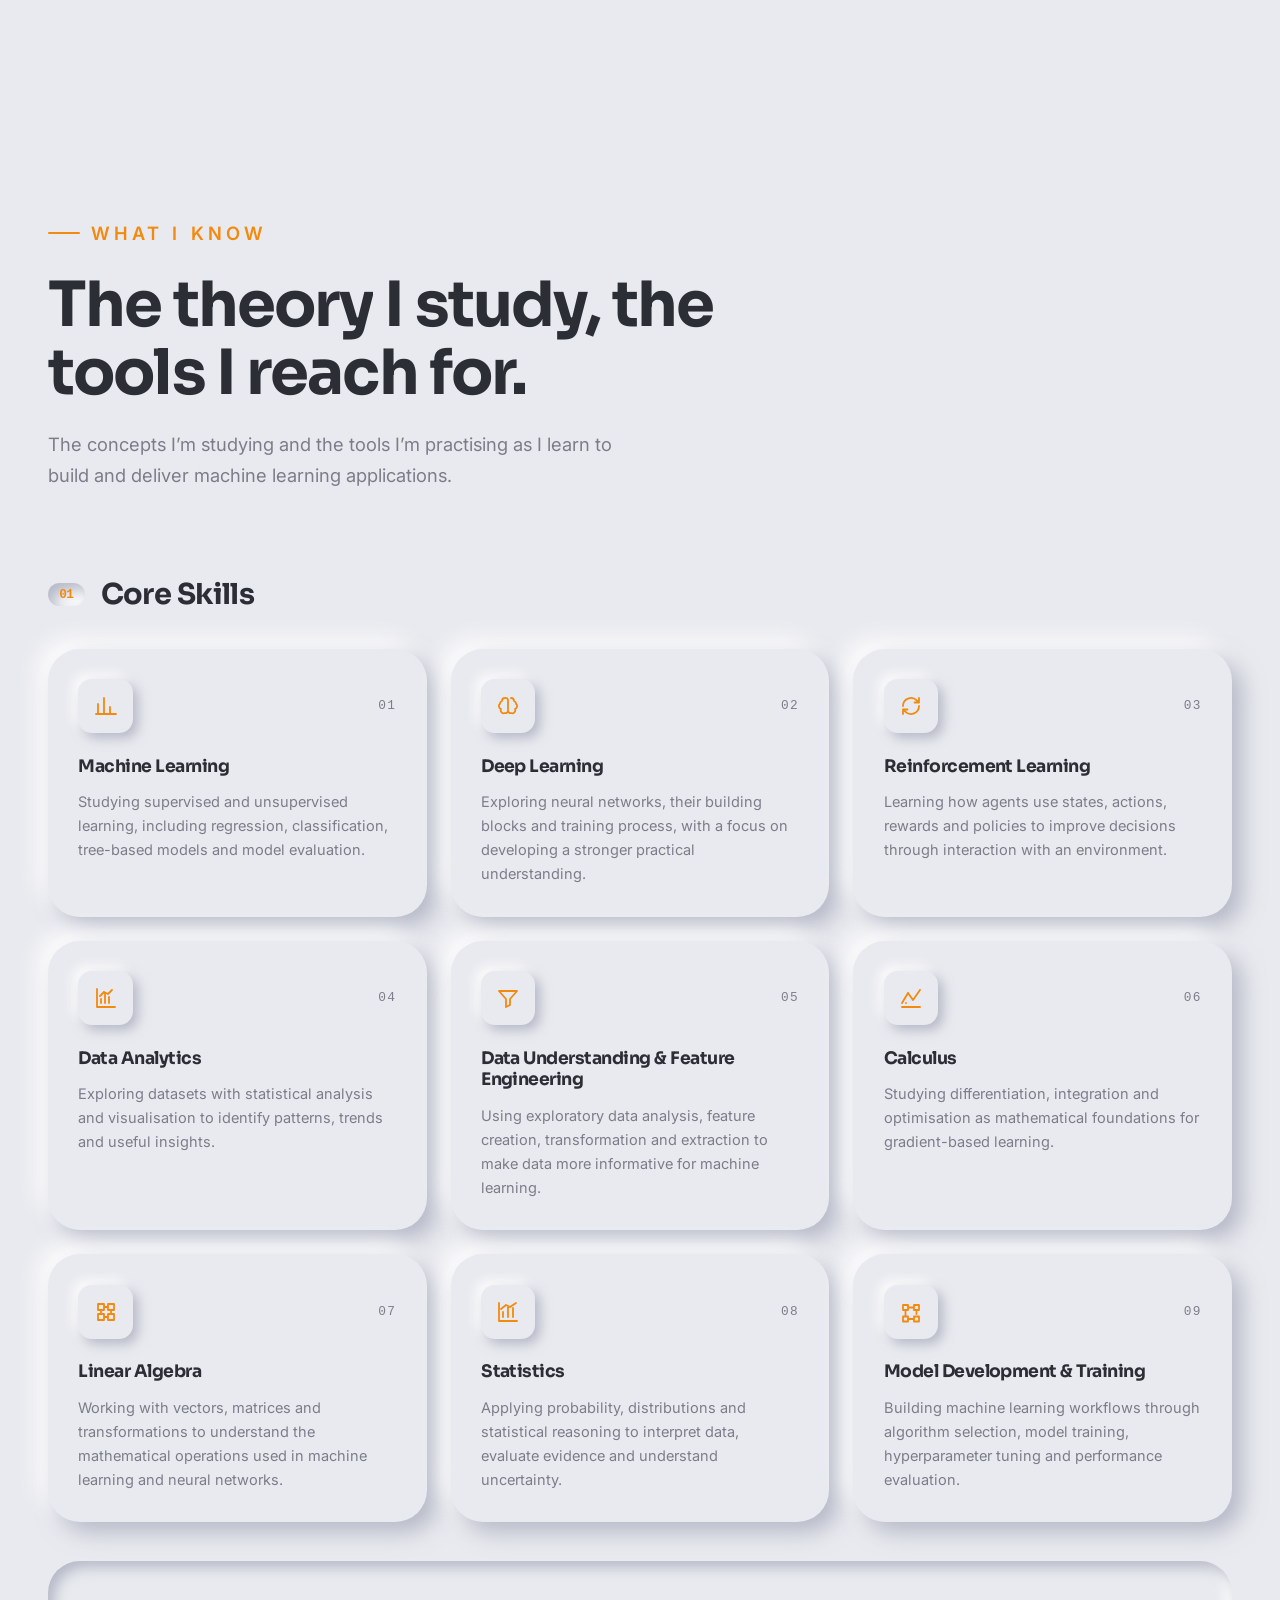
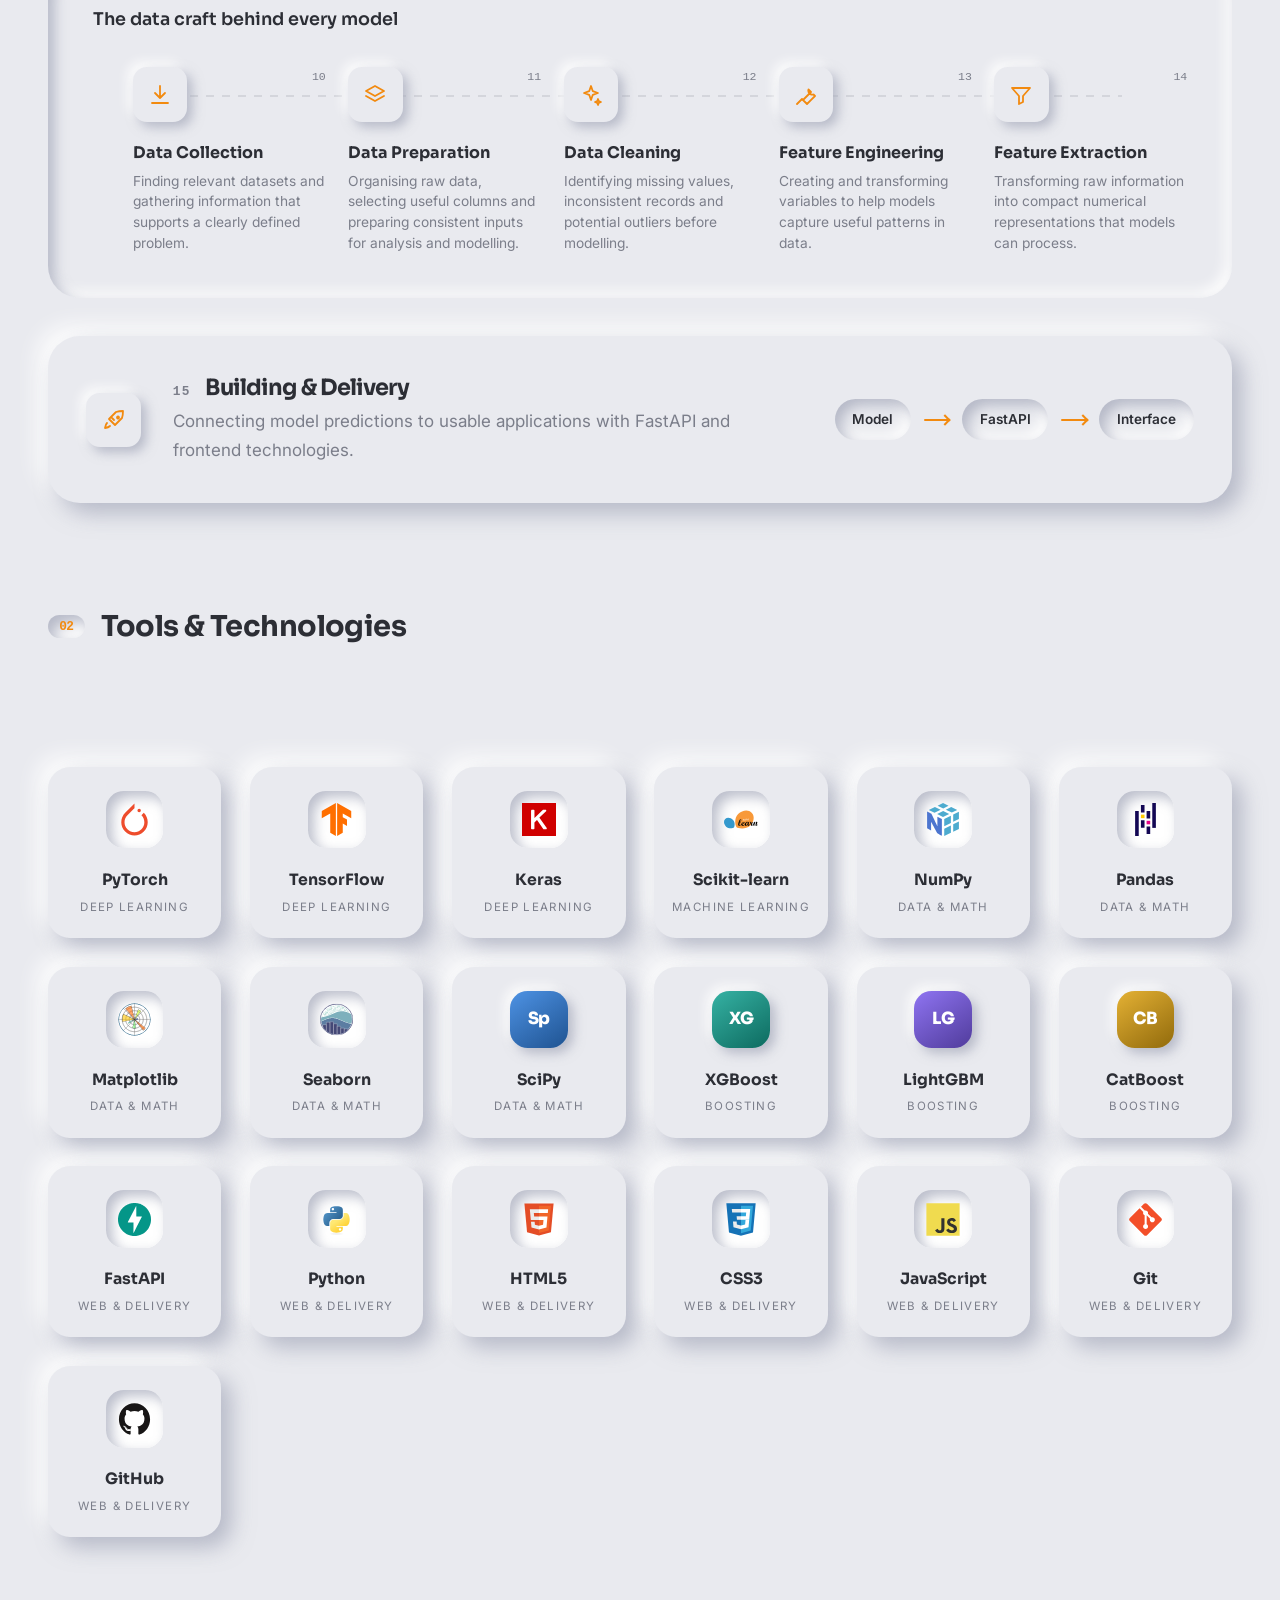
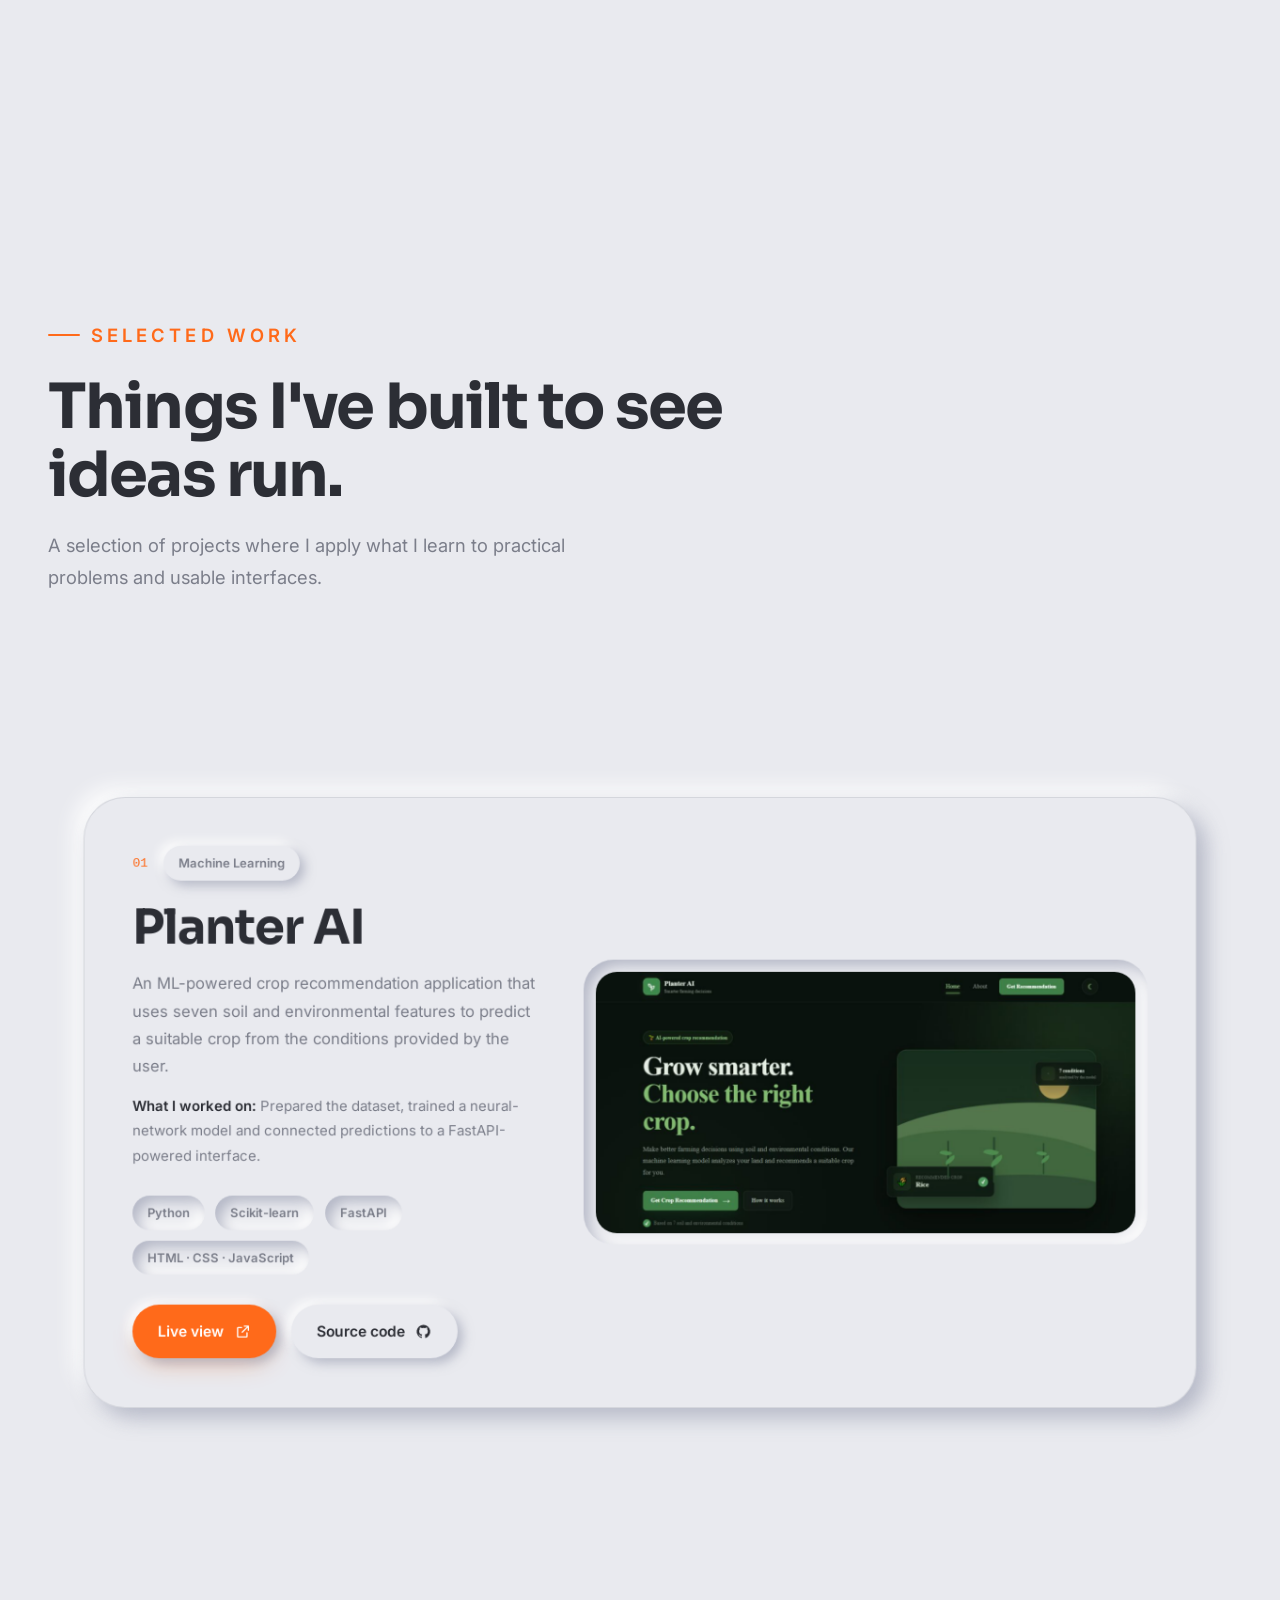
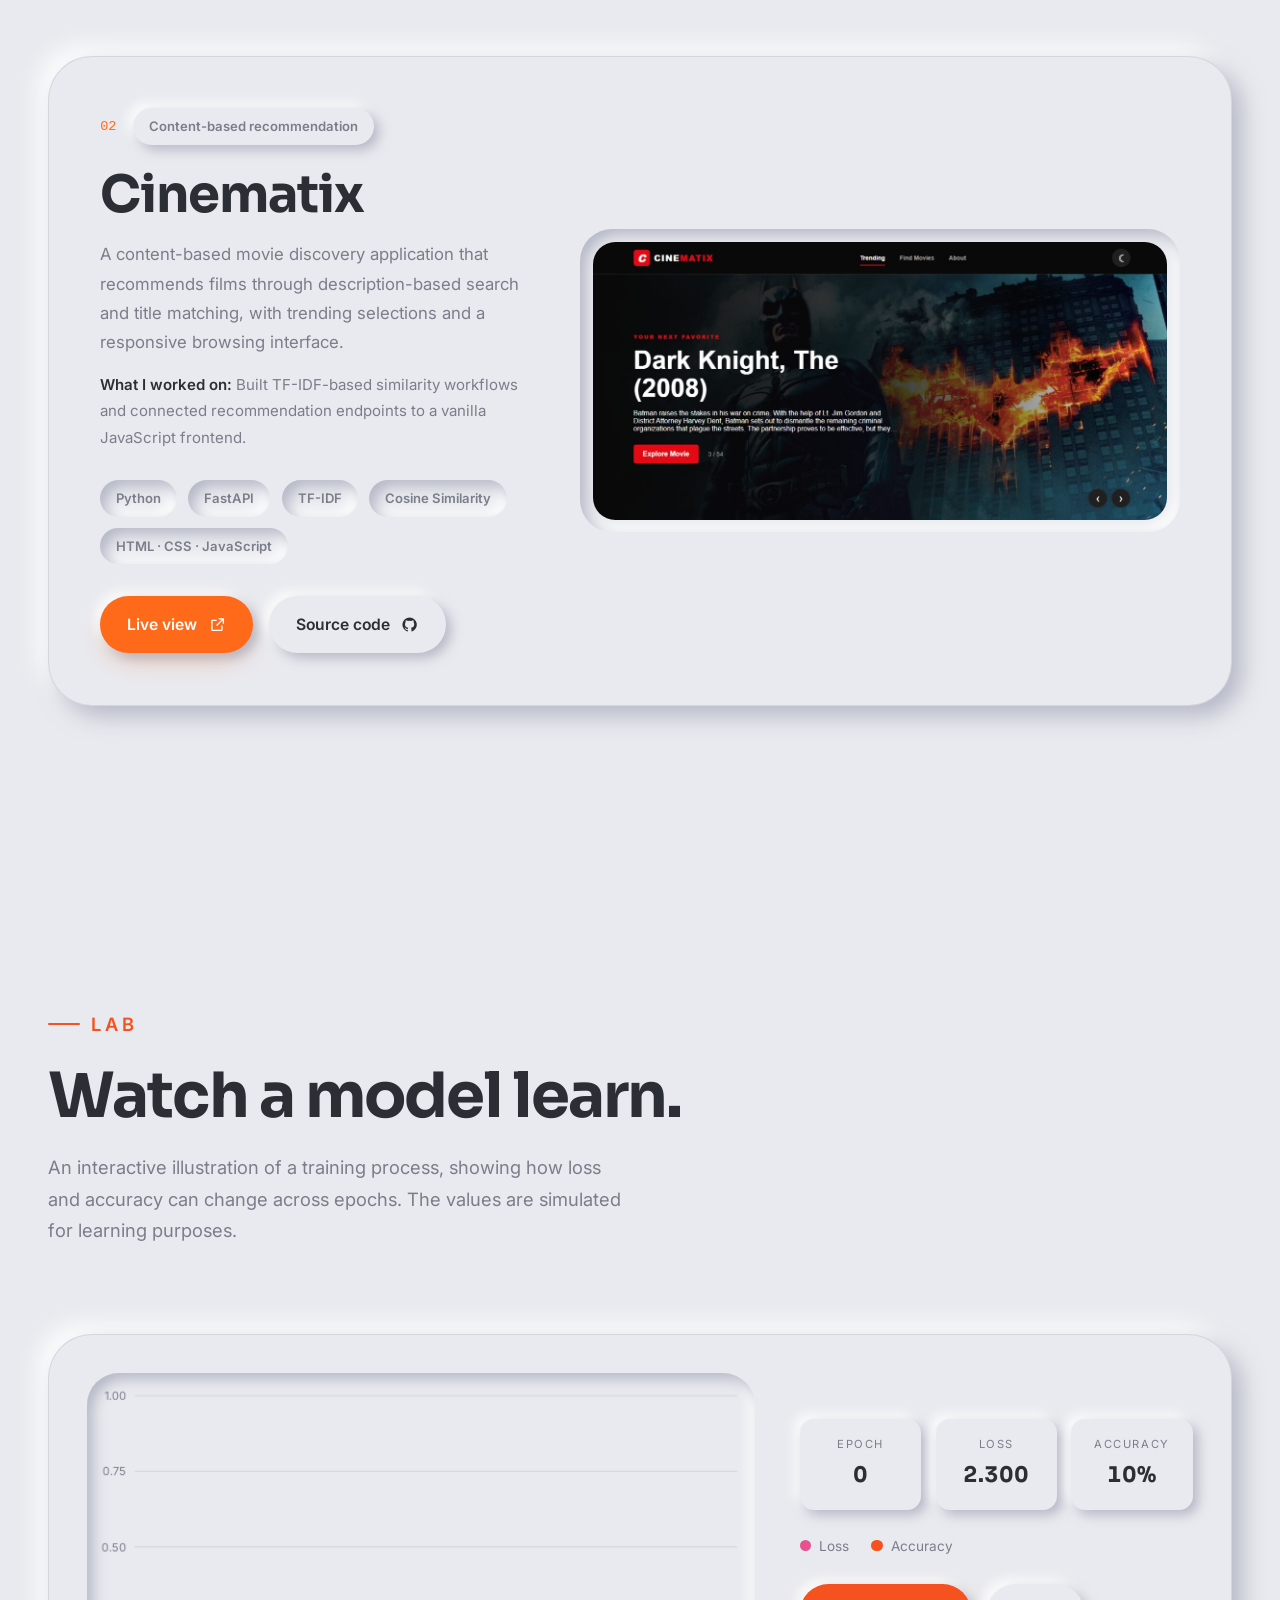
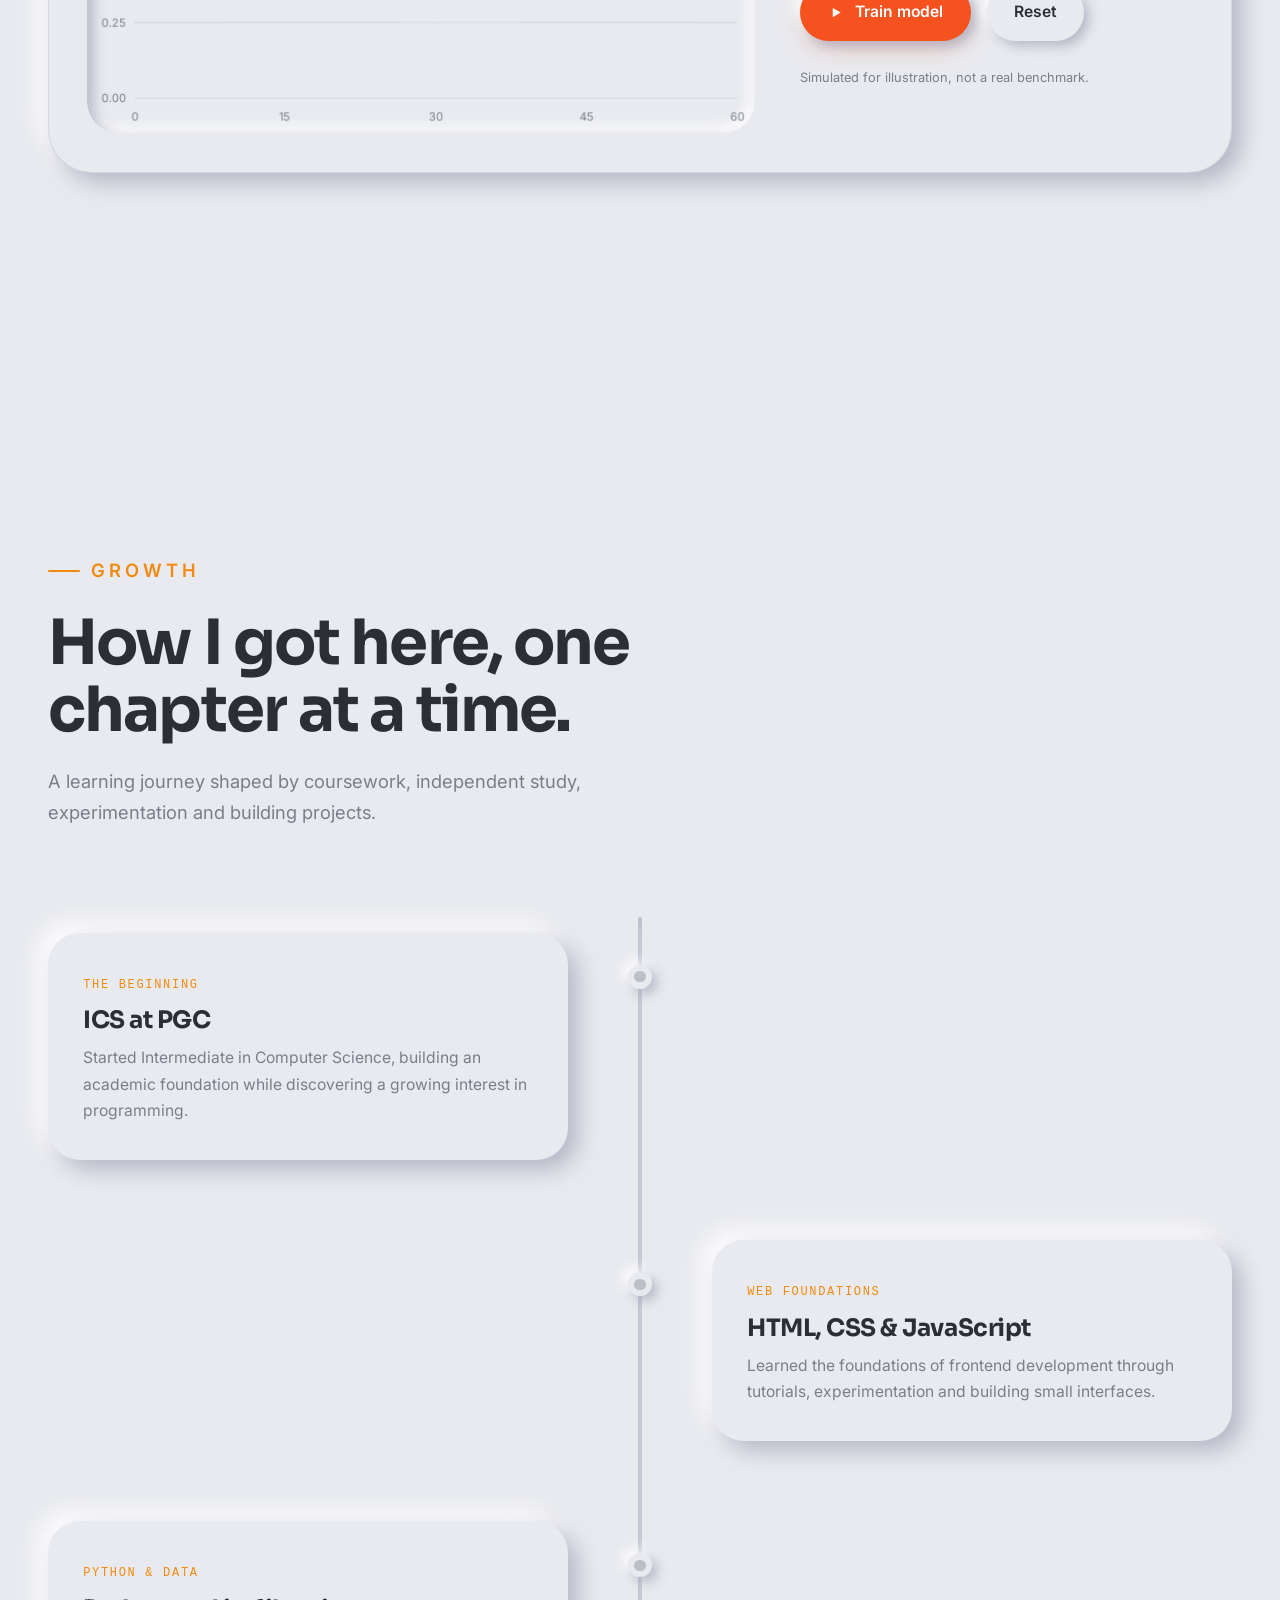
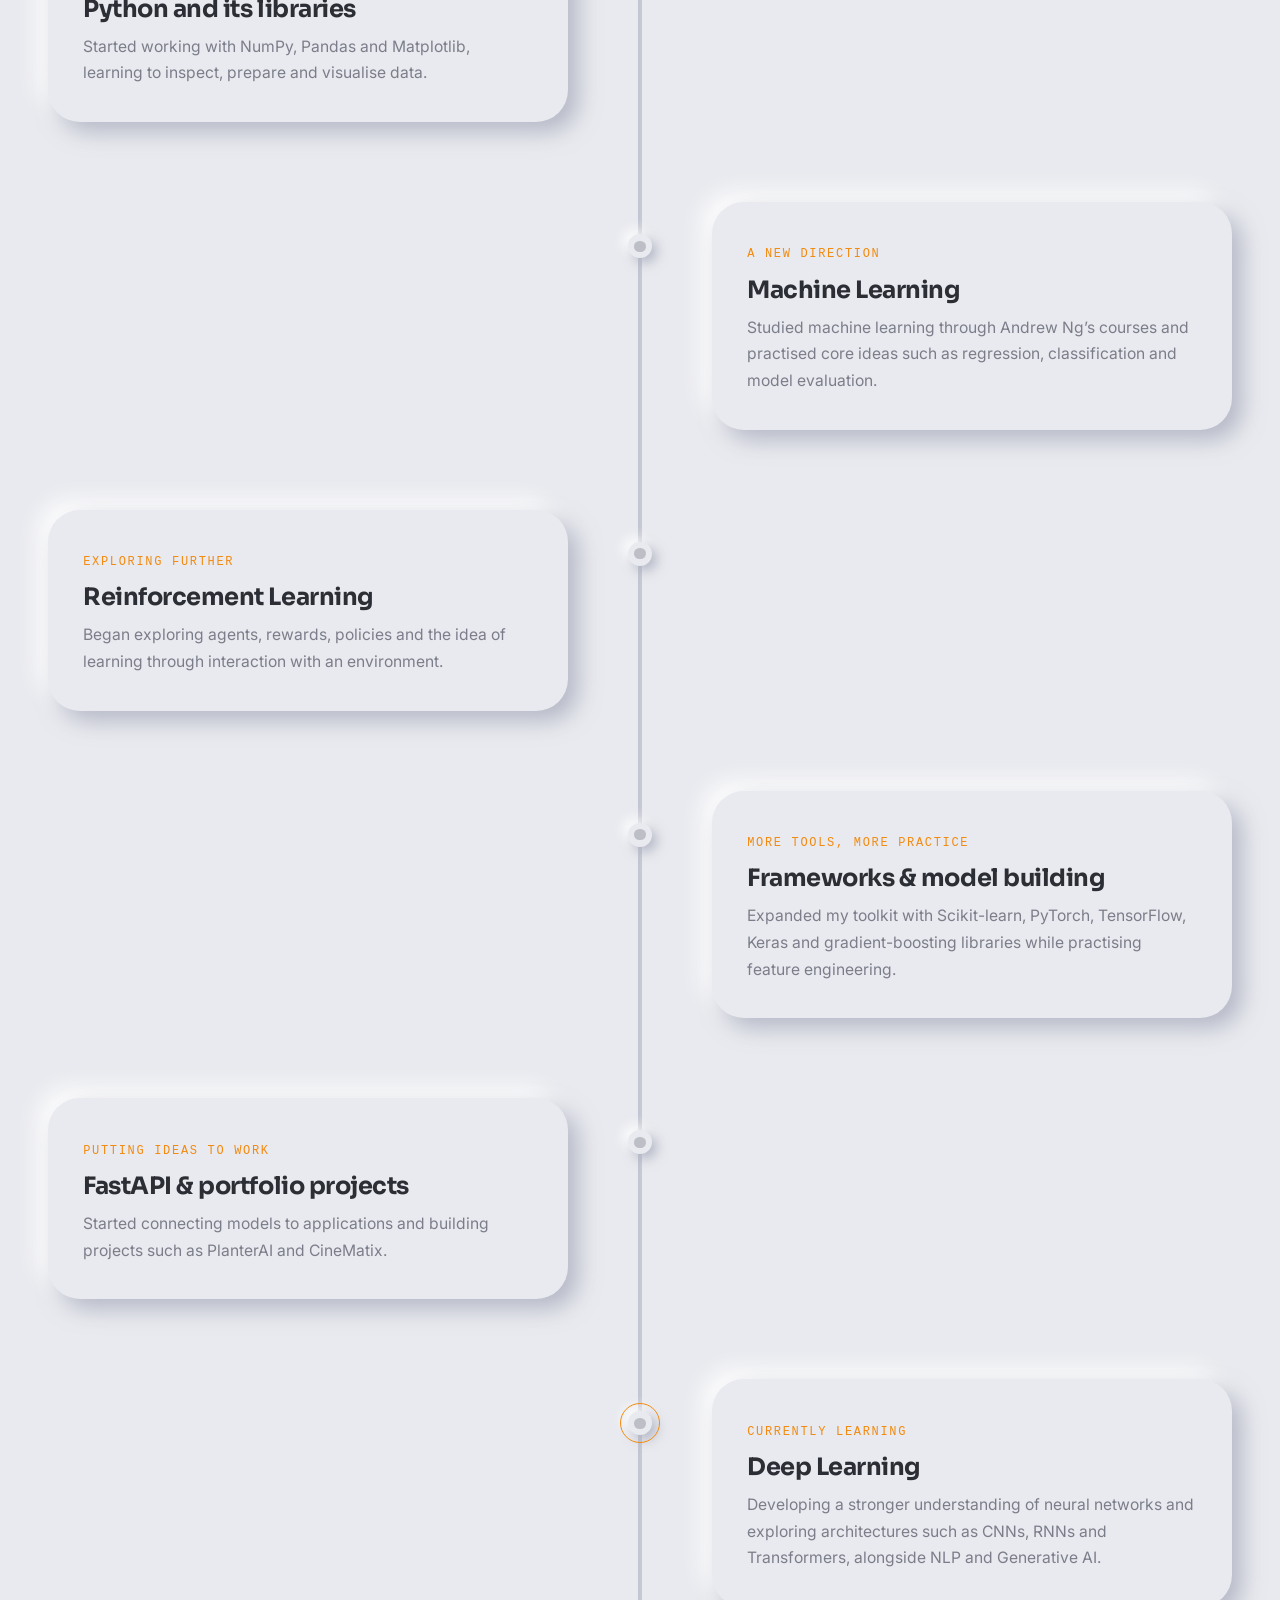
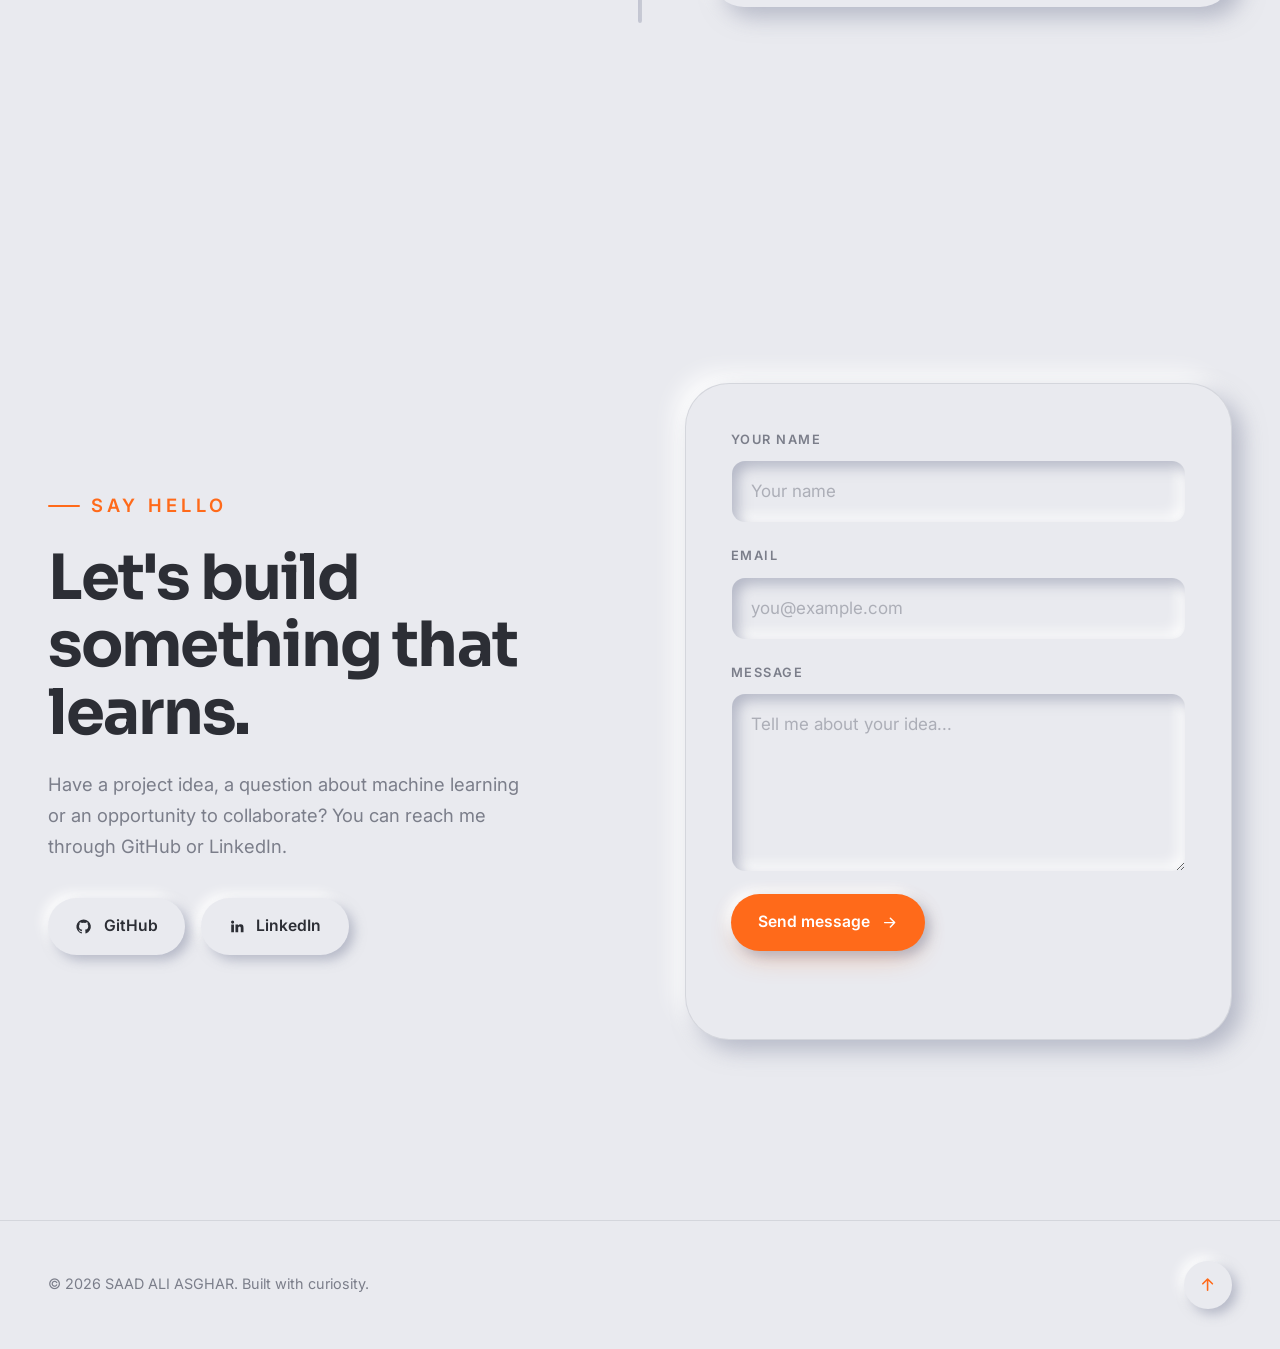
==== commit 5d826b8e: "ADD GOOGLE VERIFICATION META" ====
--- a/home.html
+++ b/home.html
@@ -2,6 +2,7 @@
 <html lang="en" data-theme="dark">
   <head>
     <meta charset="UTF-8" />
+    <meta name="google-site-verification" content="CMGibgdPfjrQP7uDeNgzTzSeOE19B4iDs7YE1rovYeA" />
     <meta name="viewport" content="width=device-width, initial-scale=1, viewport-fit=cover" />
     <title>Saad Ali Asghar | Machine Learning & Deep Learning</title>
     <meta name="description" content="Portfolio of Saad Ali Asghar, an ICS student exploring Machine Learning, Deep Learning and software development through practical projects." />
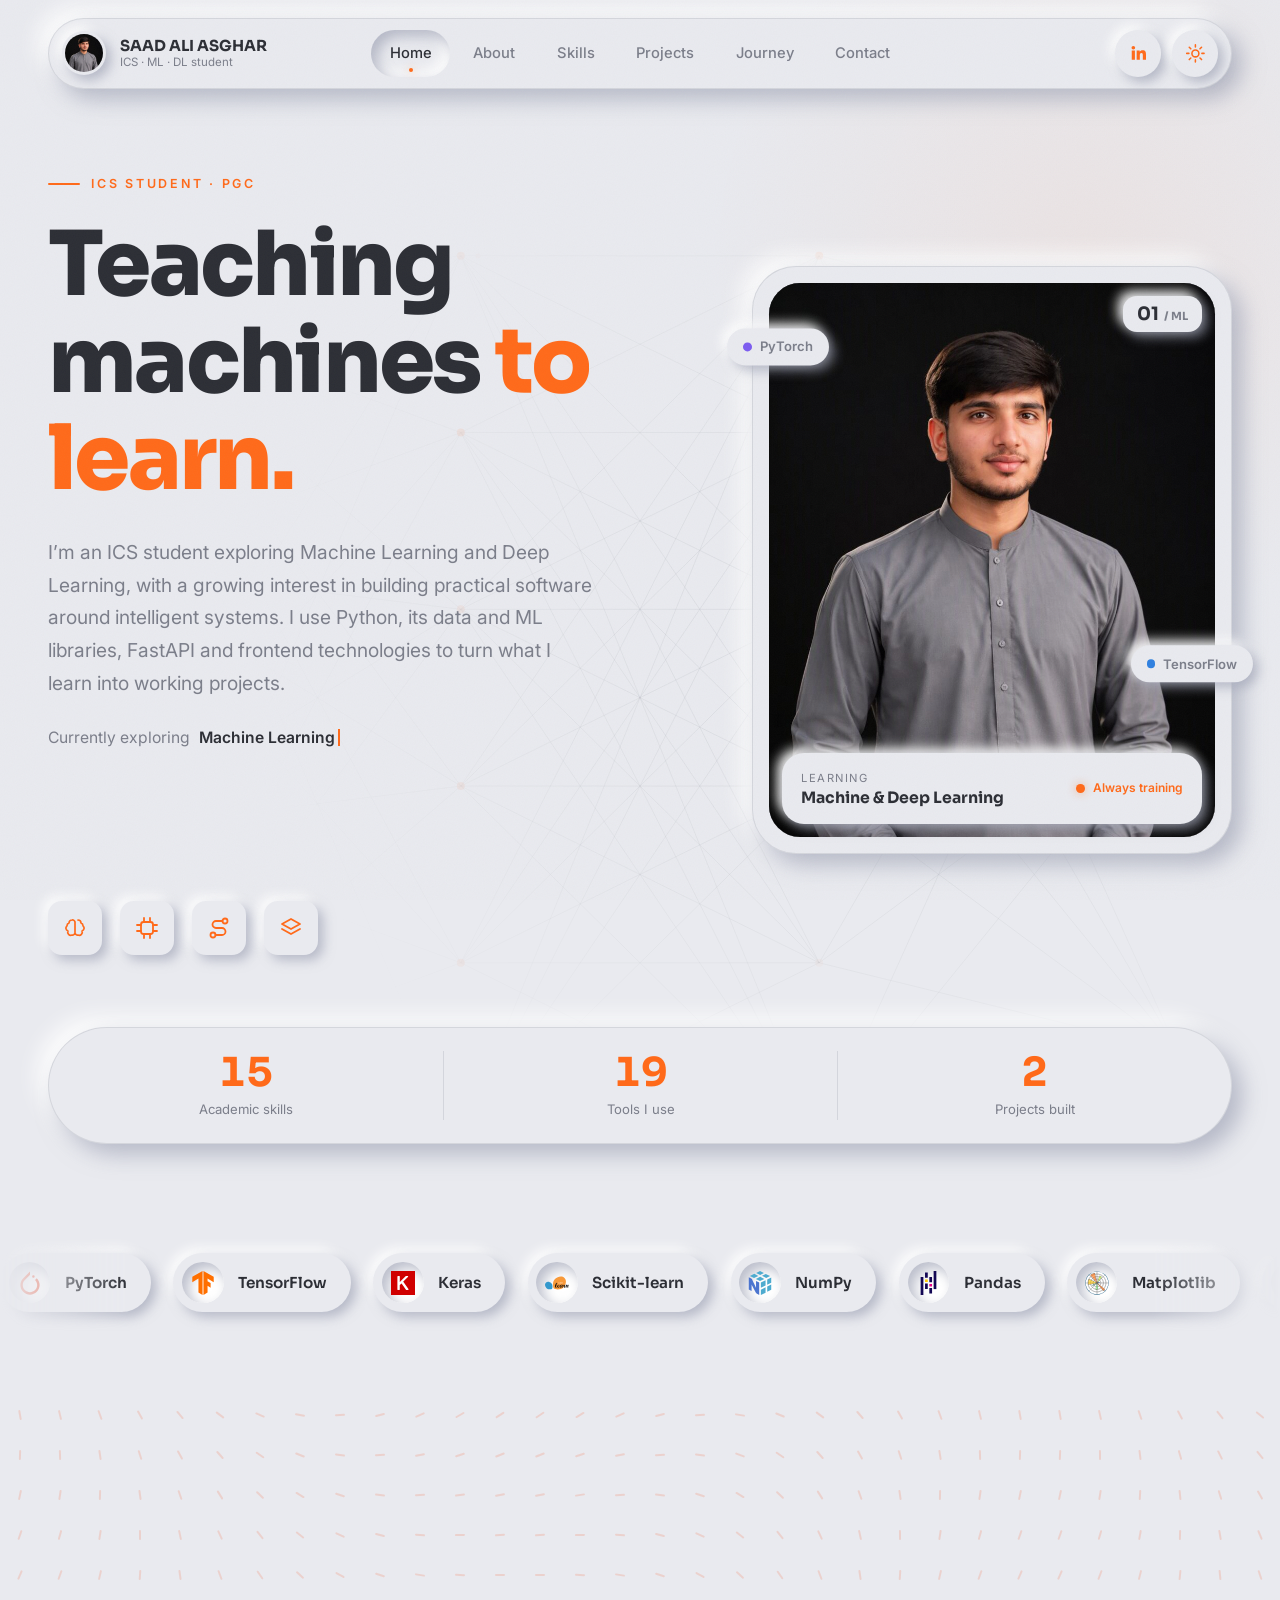
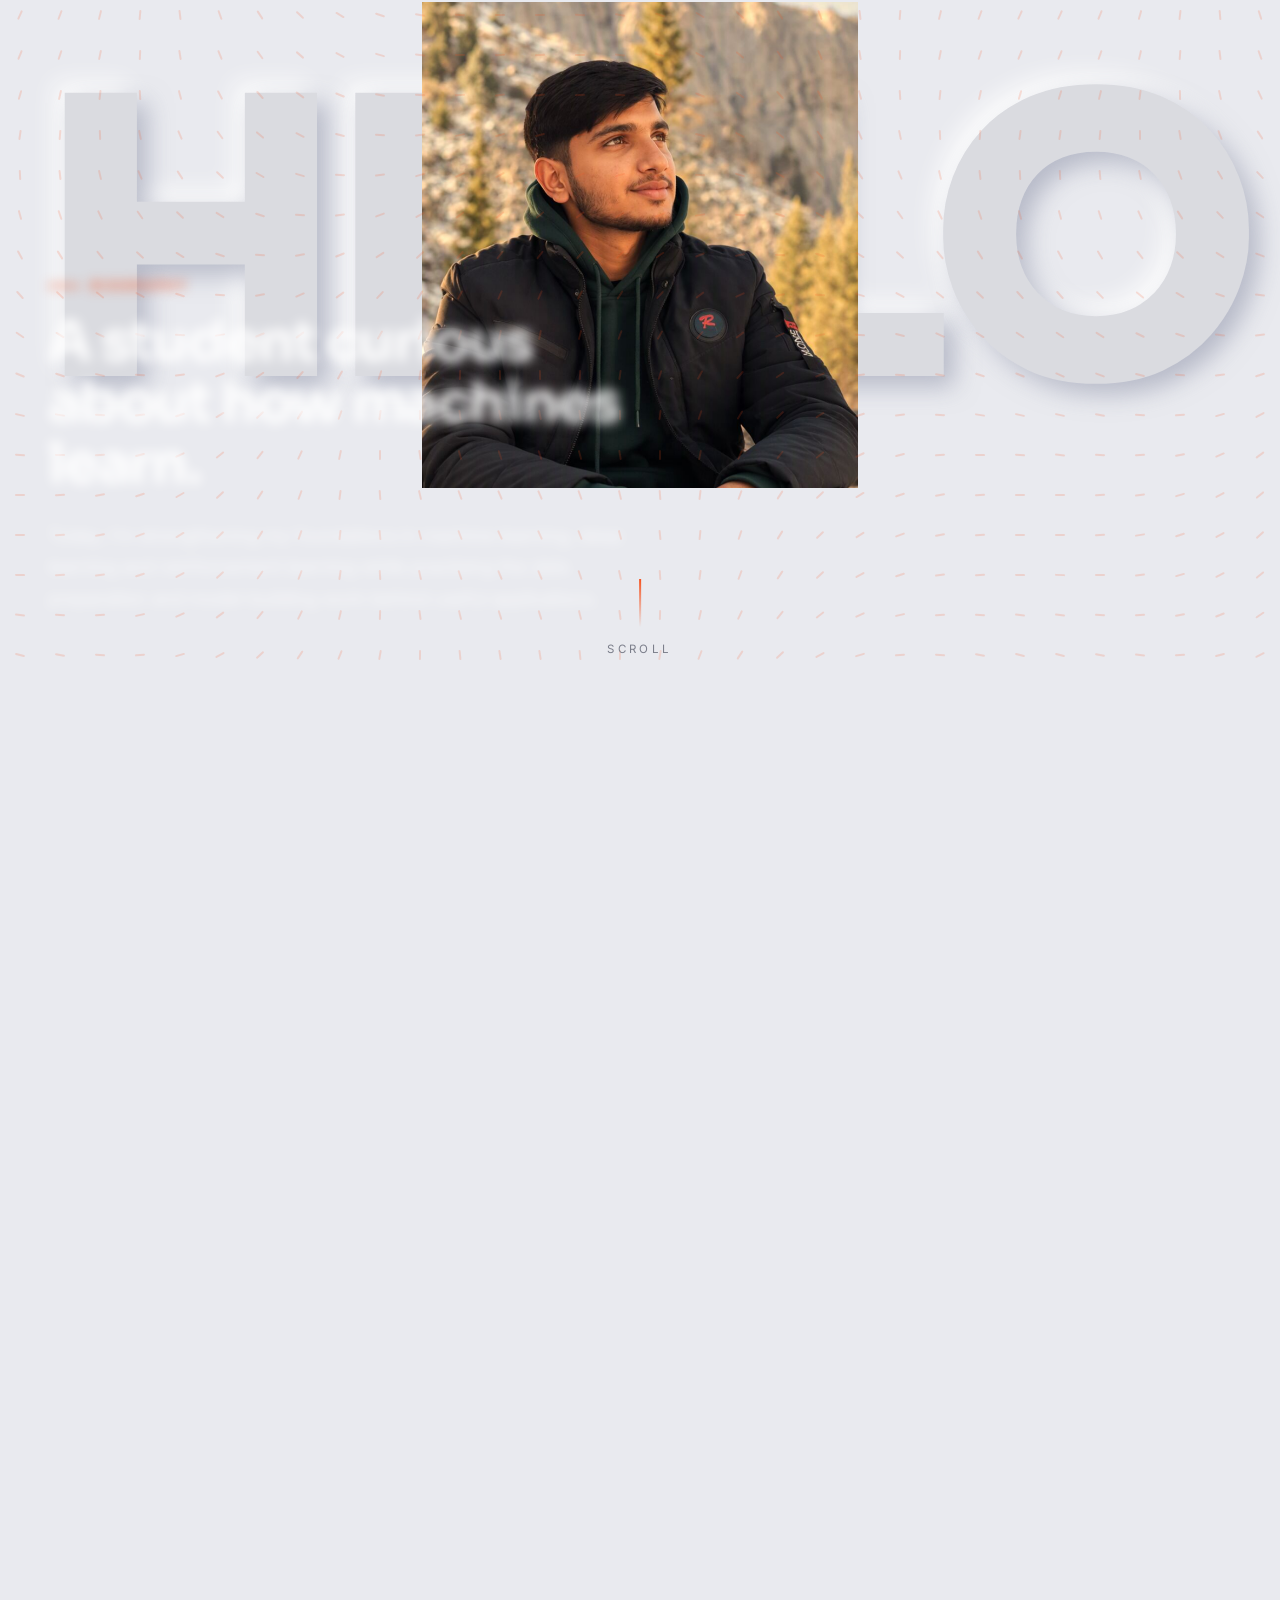
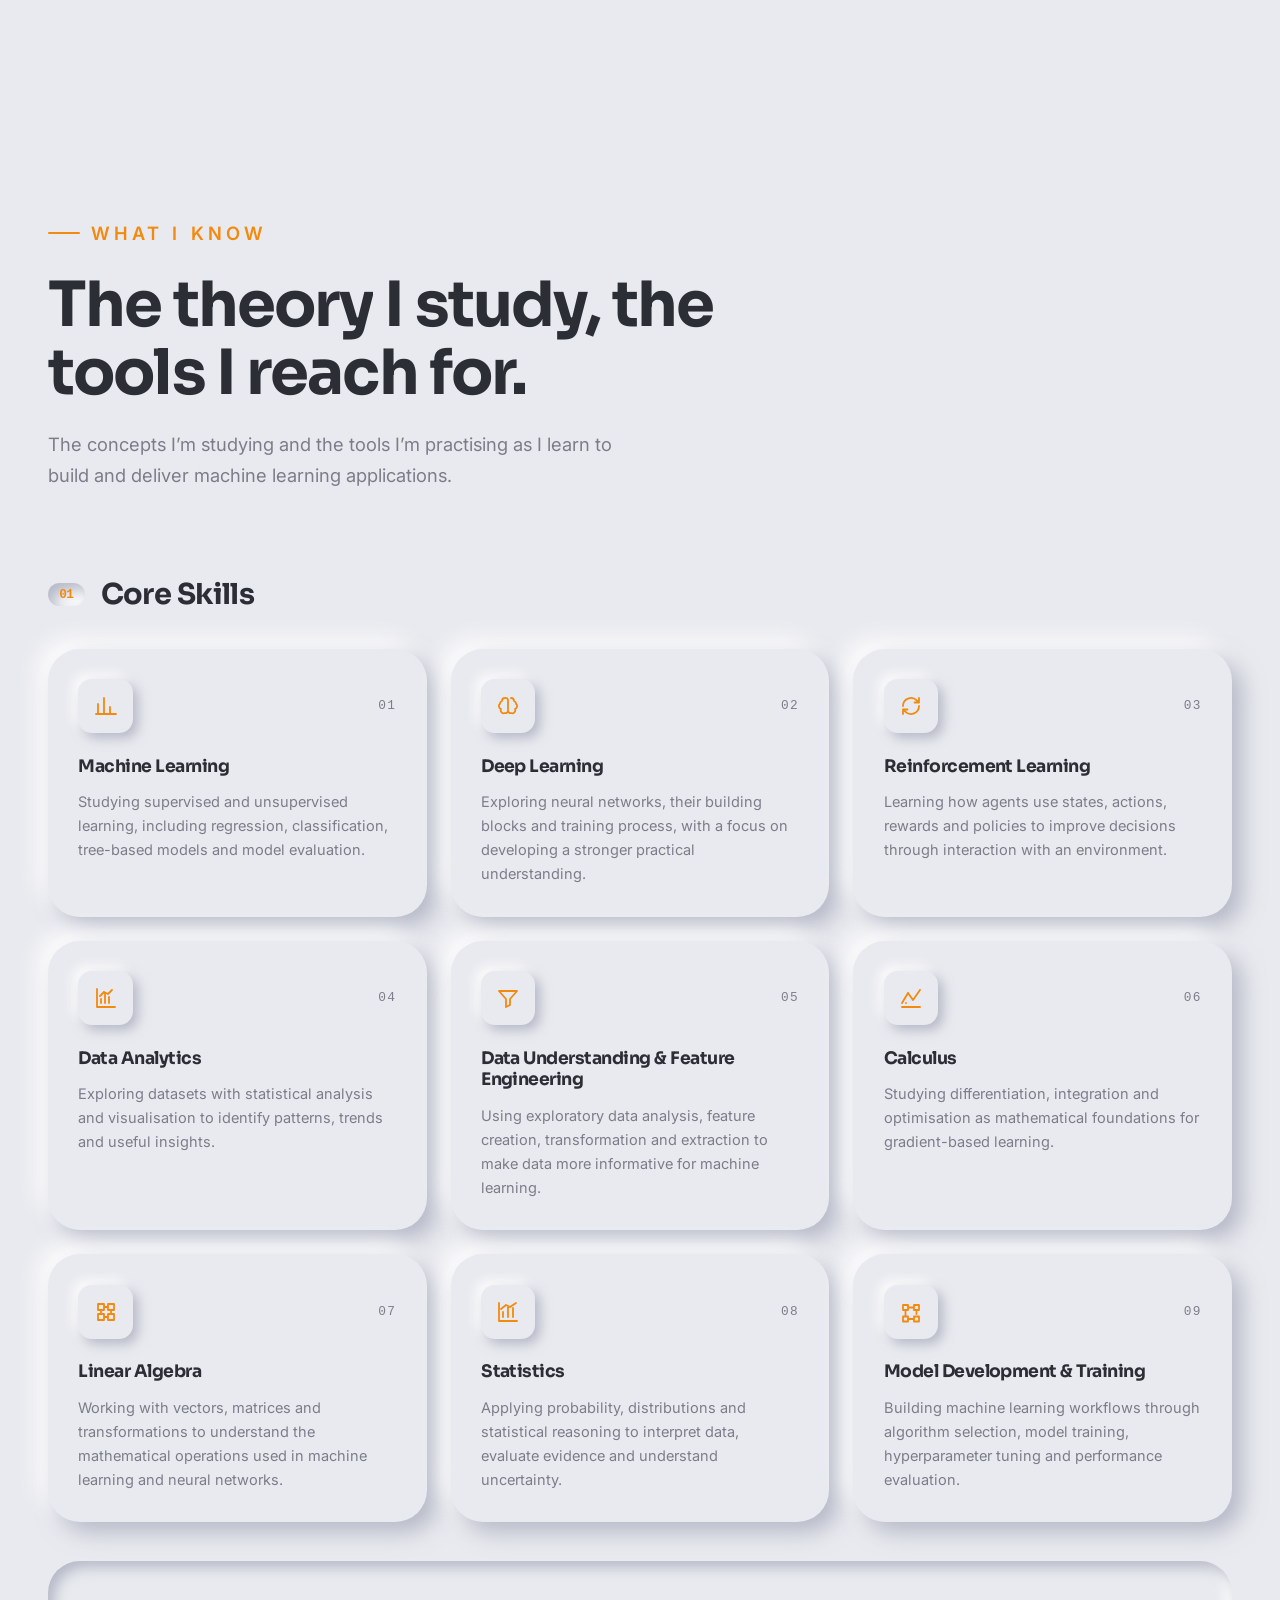
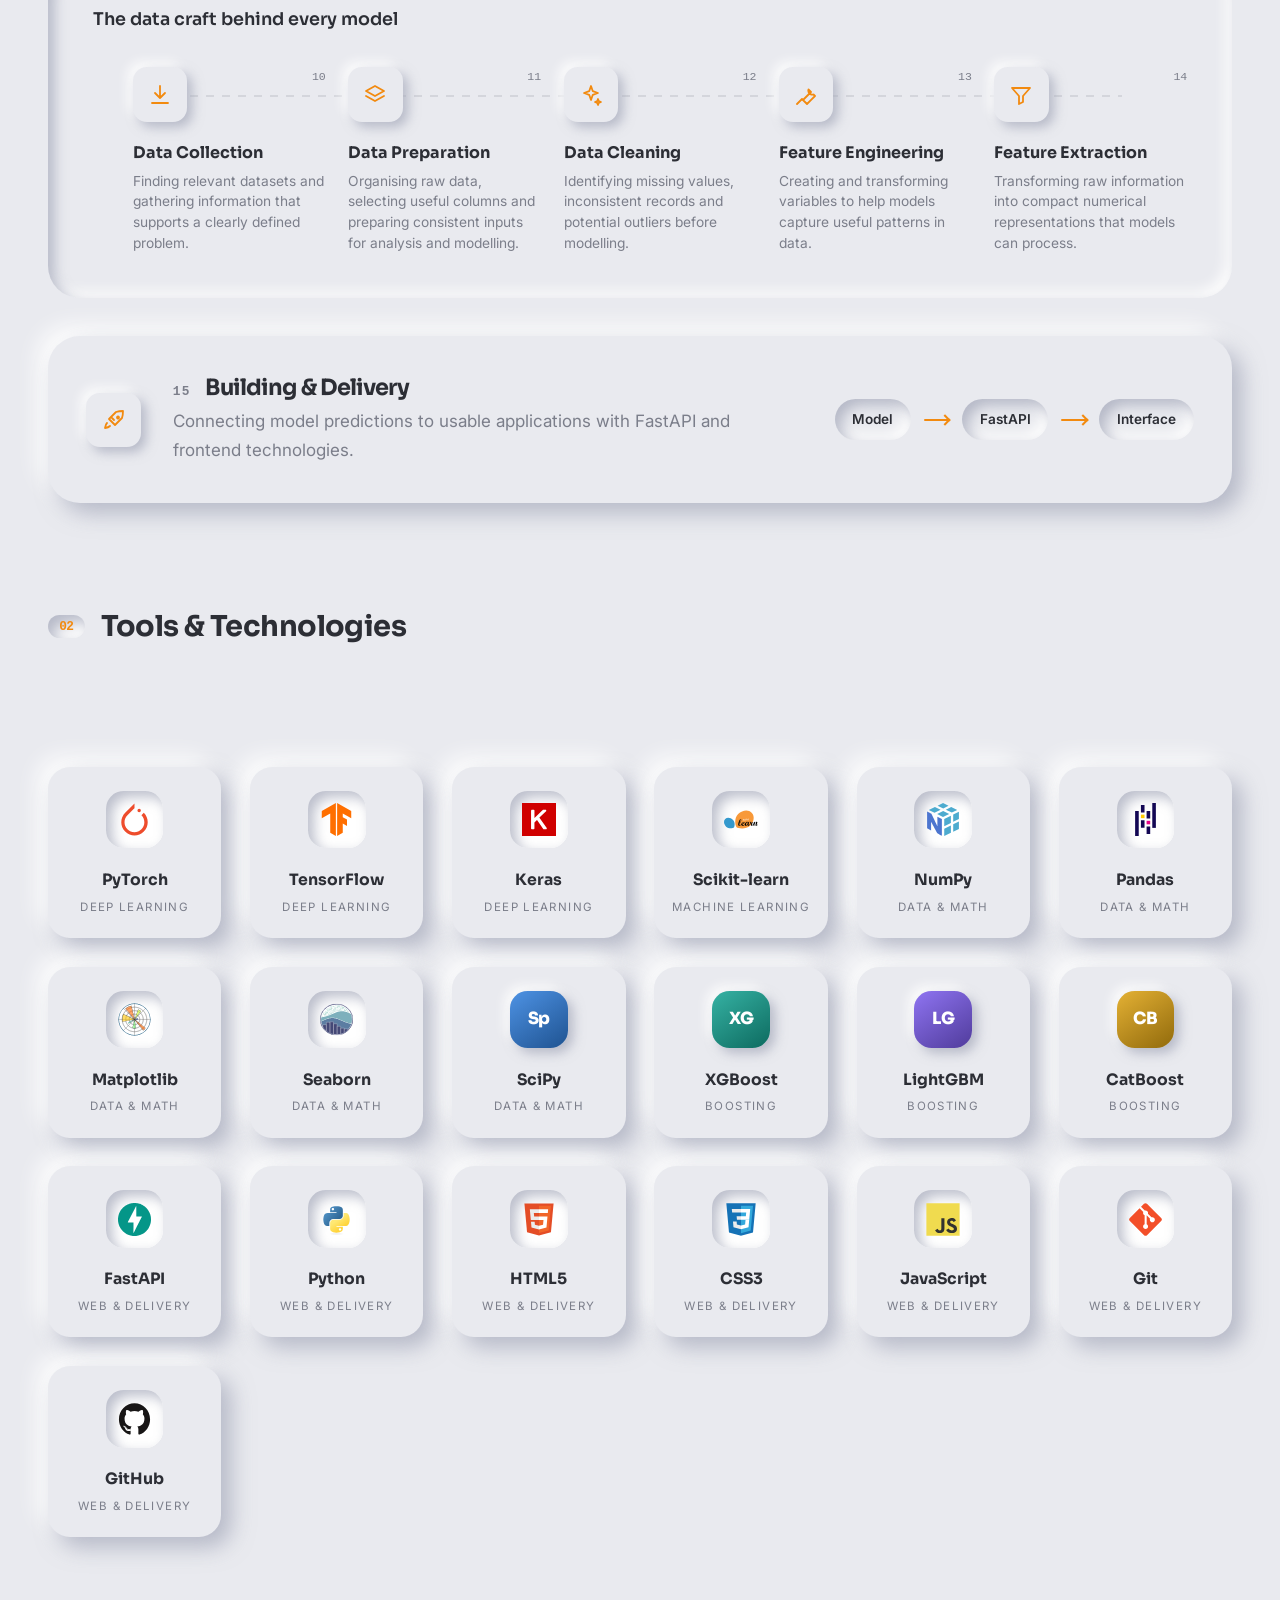
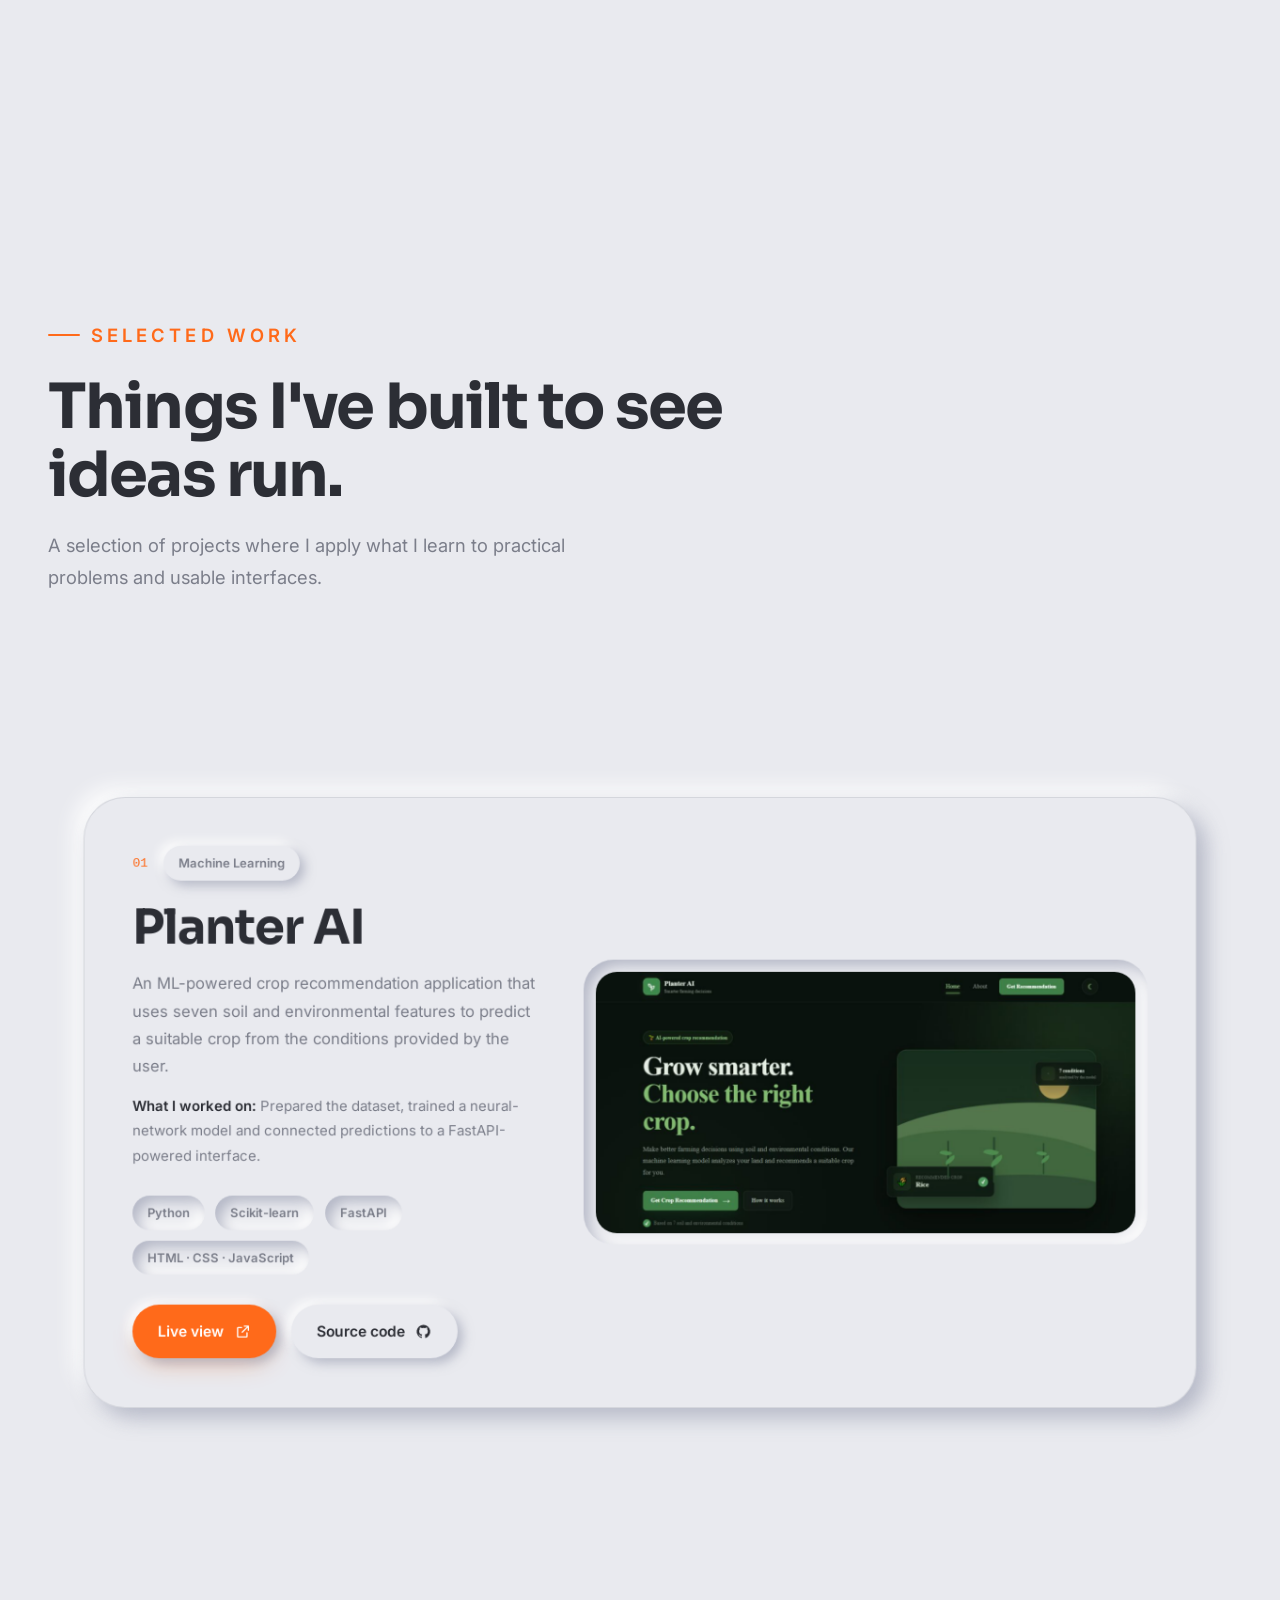
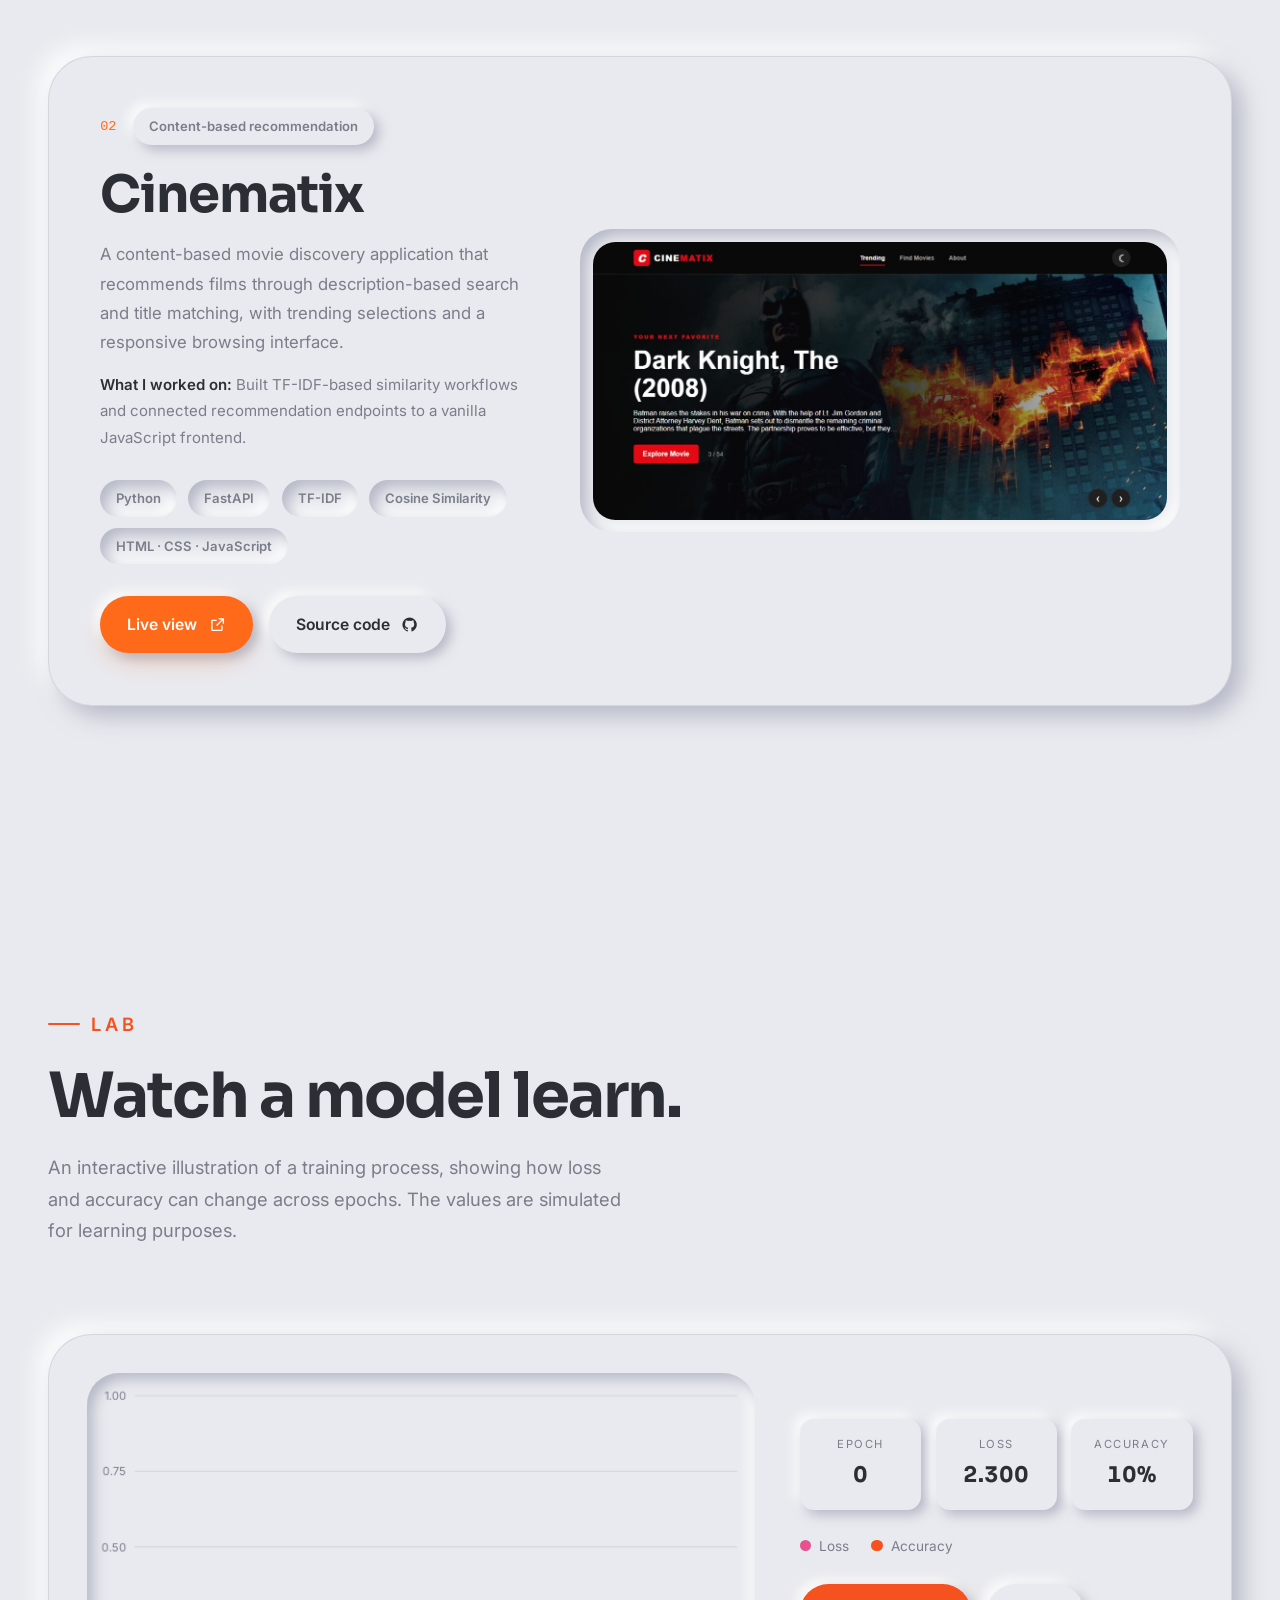
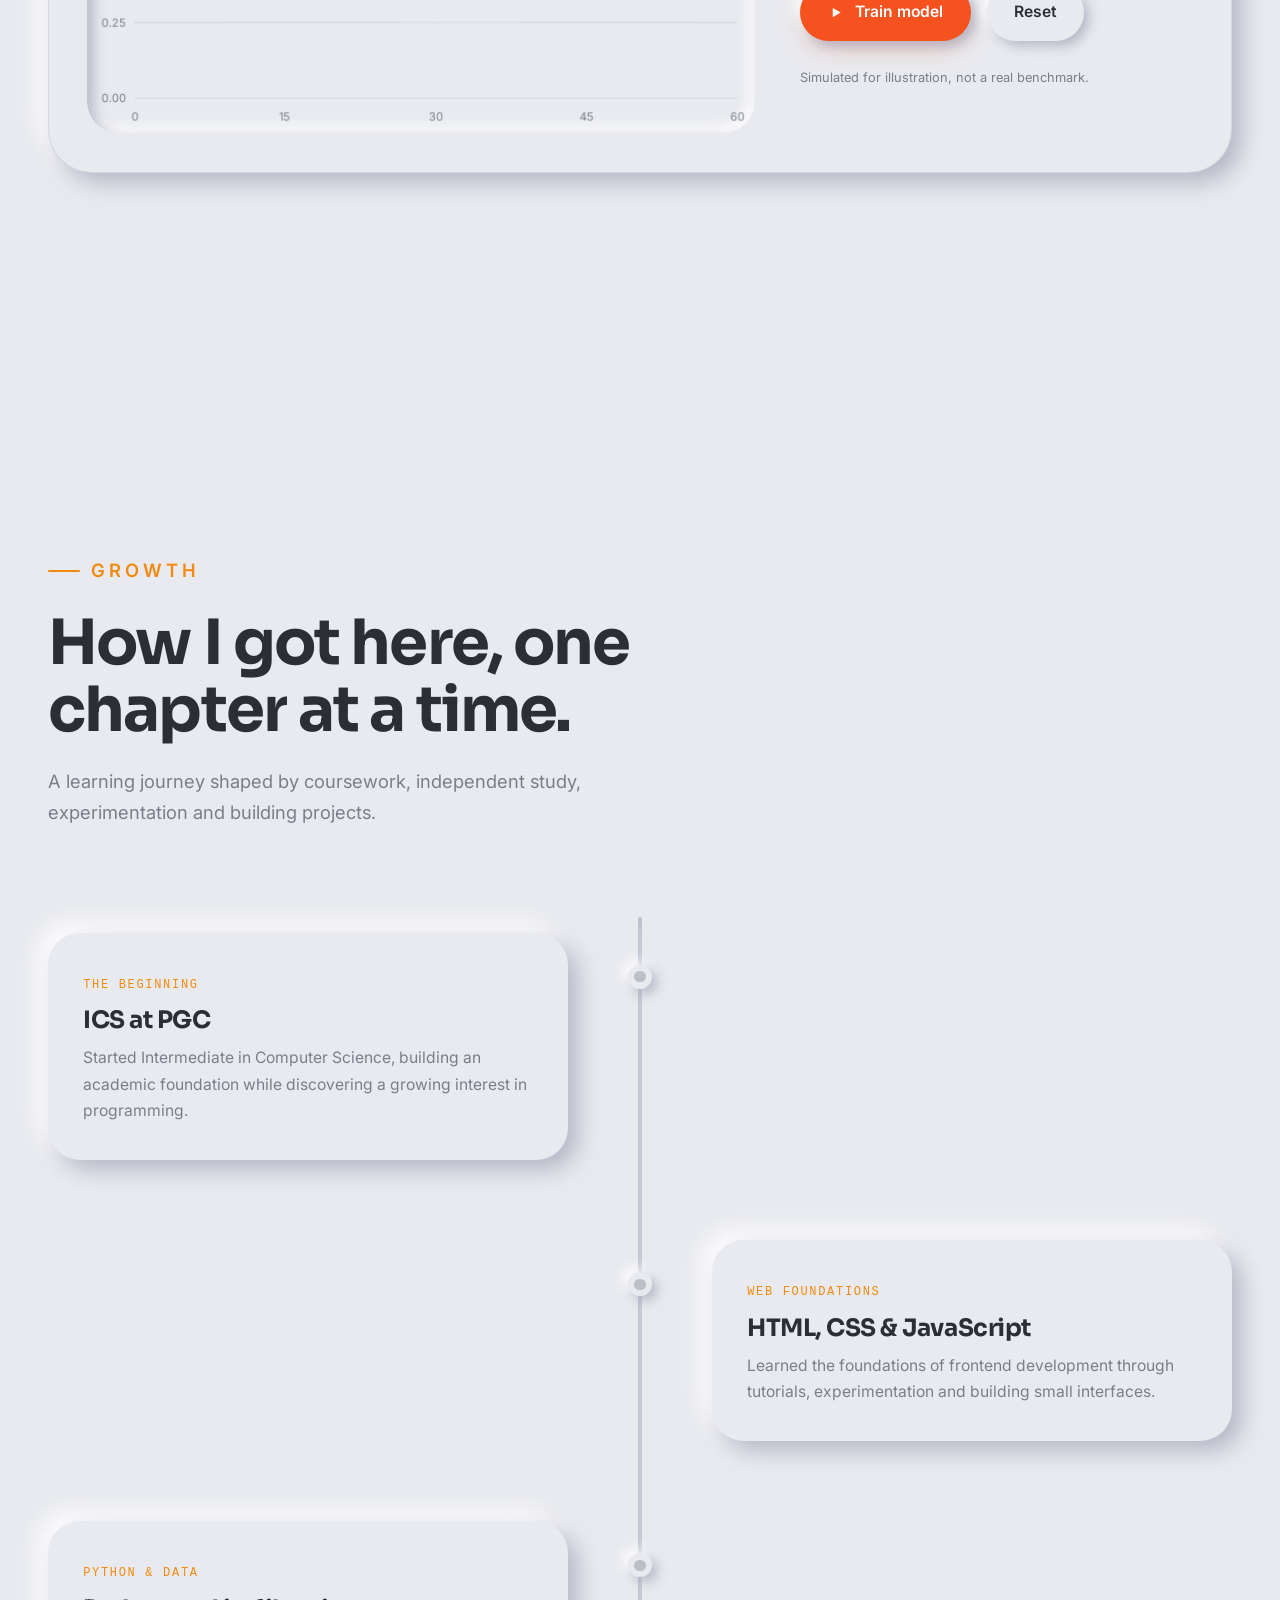
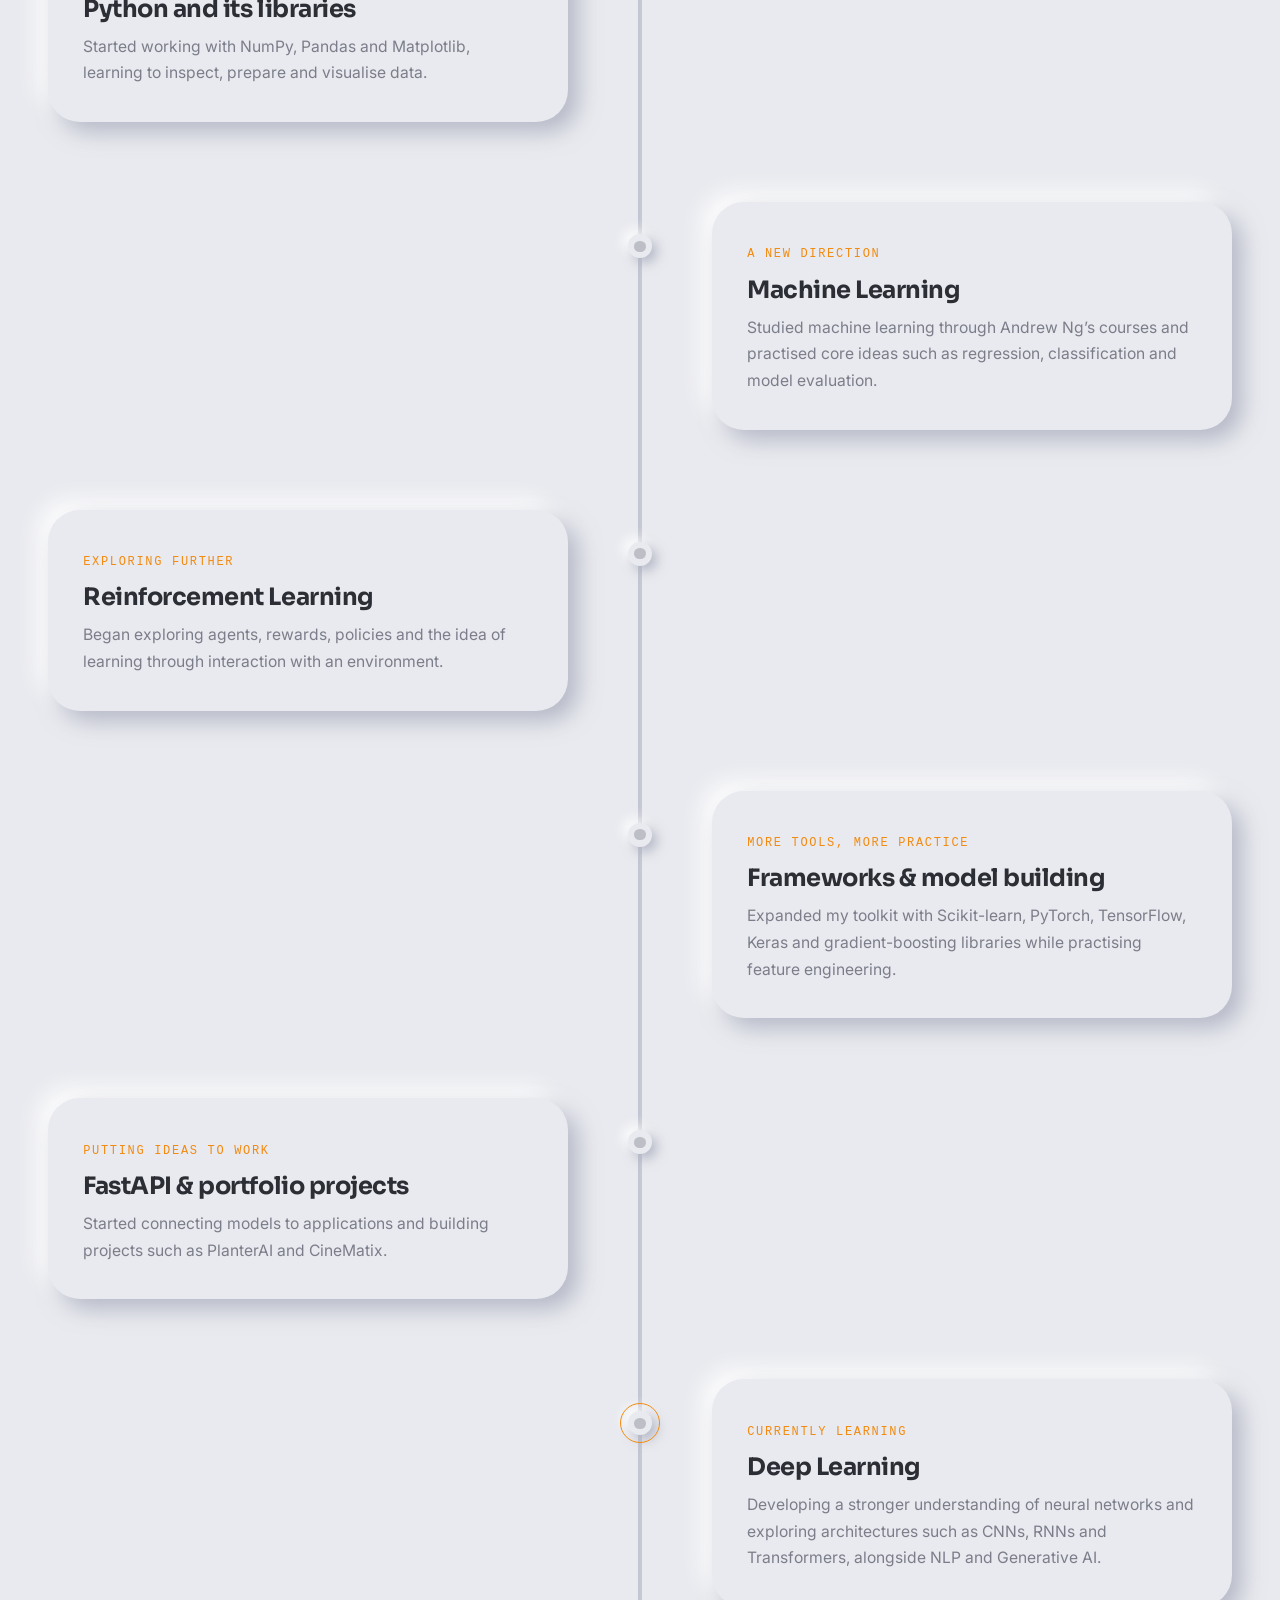
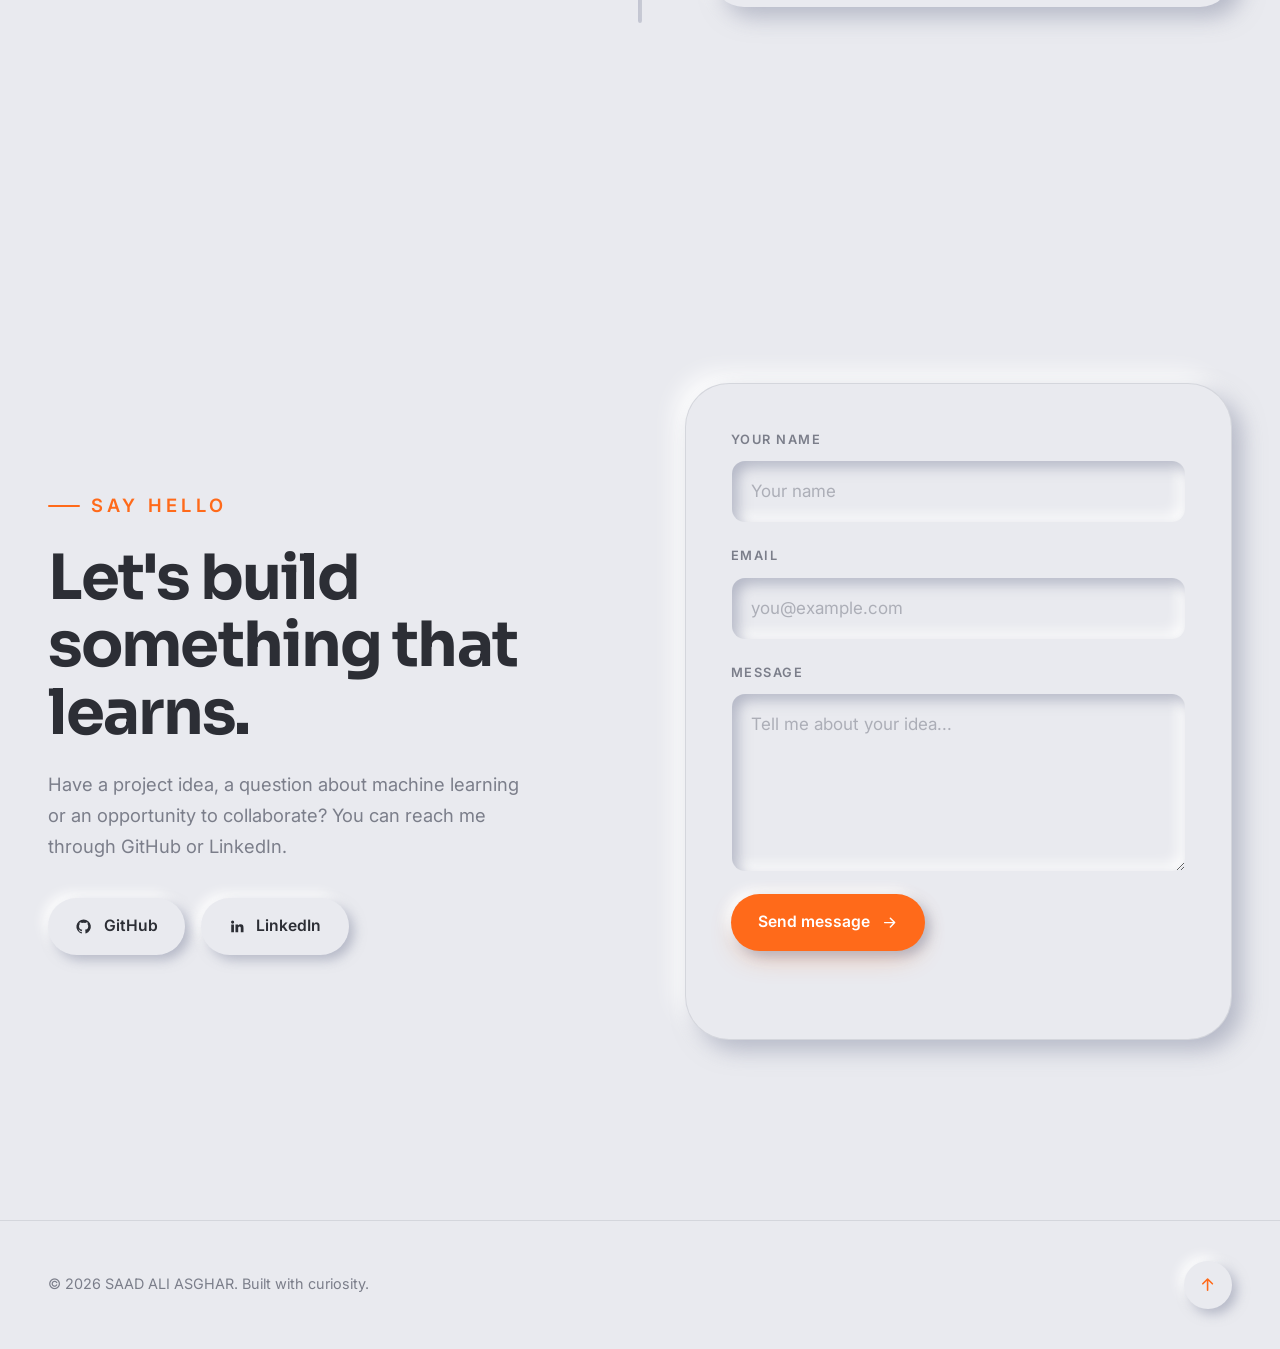
==== commit 626aac5e: "updating head" ====
--- a/home.html
+++ b/home.html
@@ -4,7 +4,7 @@
     <meta charset="UTF-8" />
     <meta name="google-site-verification" content="CMGibgdPfjrQP7uDeNgzTzSeOE19B4iDs7YE1rovYeA" />
     <meta name="viewport" content="width=device-width, initial-scale=1, viewport-fit=cover" />
-    <title>Saad Ali Asghar | Machine Learning & Deep Learning</title>
+    <title>Saad Ali Asghar | AI & Machine Learning</title>
     <meta name="description" content="Portfolio of Saad Ali Asghar, an ICS student exploring Machine Learning, Deep Learning and software development through practical projects." />
     <link rel="icon" href="icon-logo.svg" type="image/svg+xml" />
     <link rel="preconnect" href="https://fonts.googleapis.com" />
